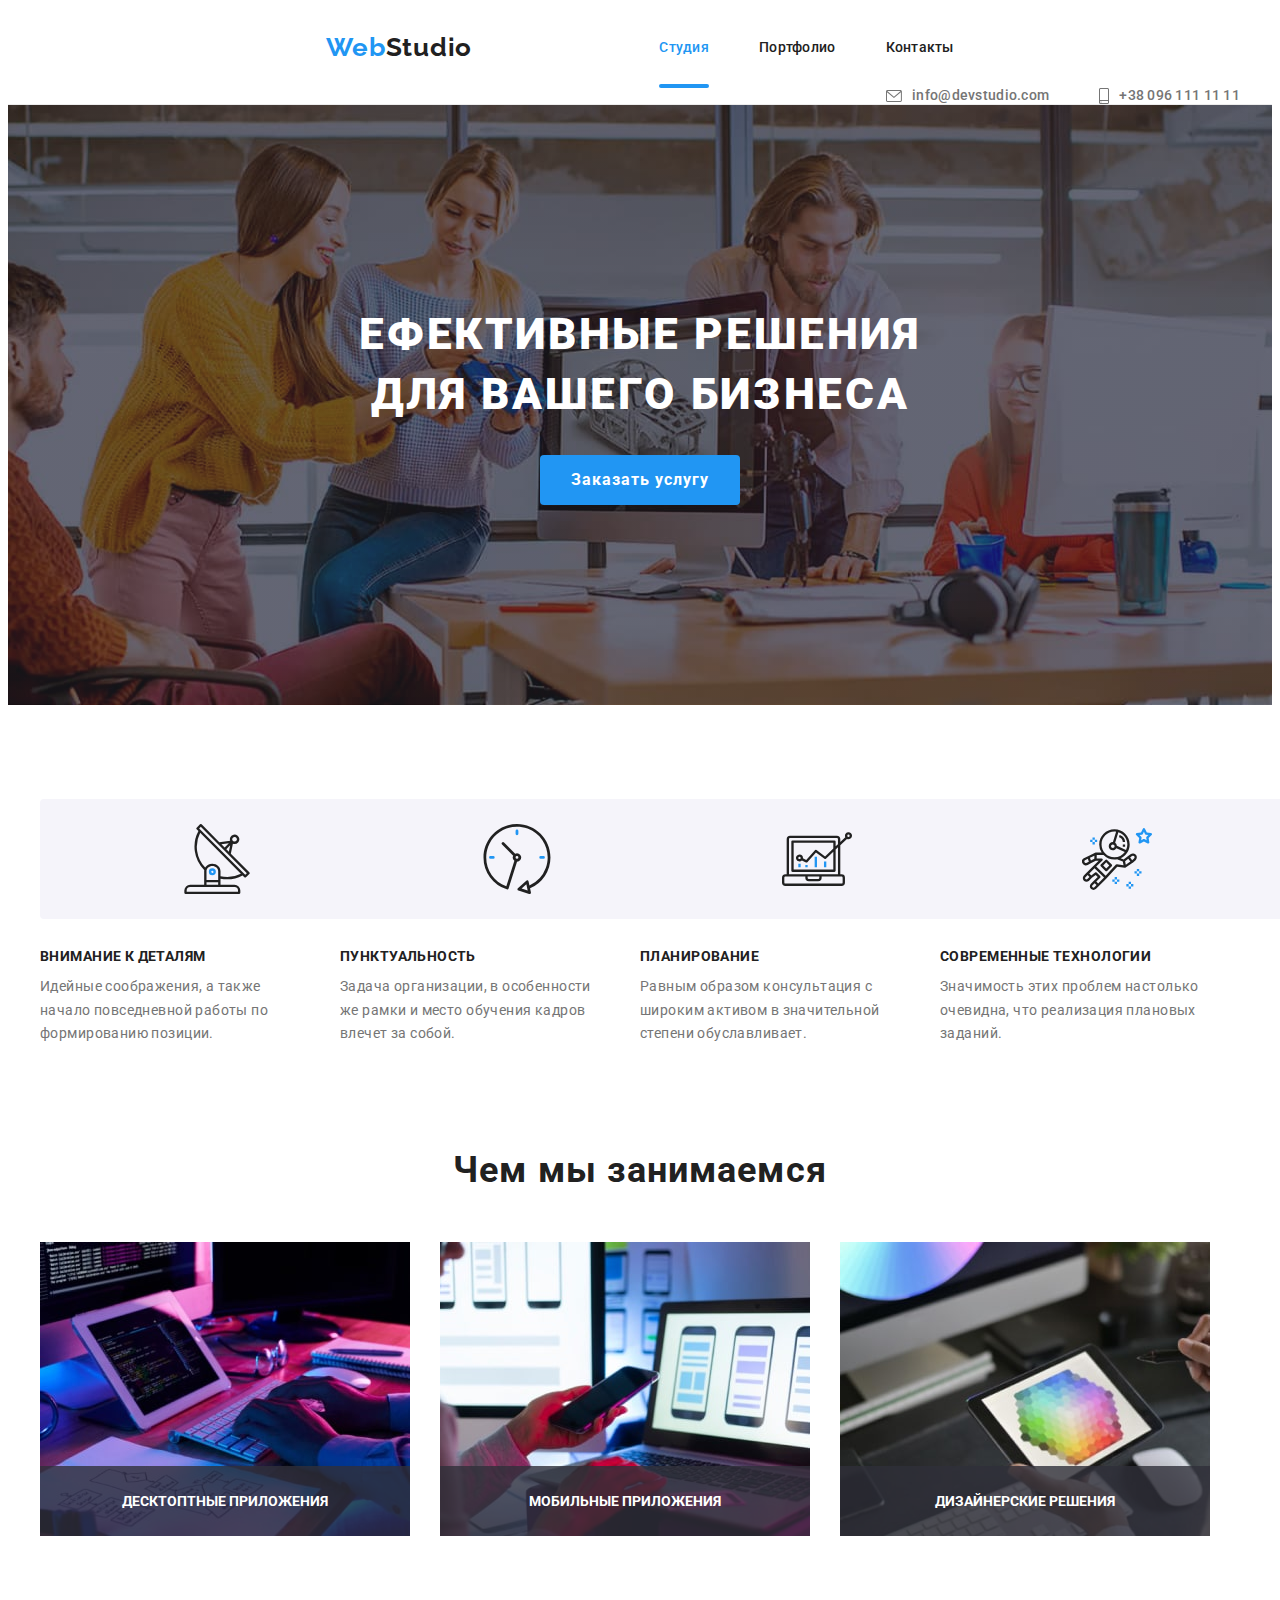
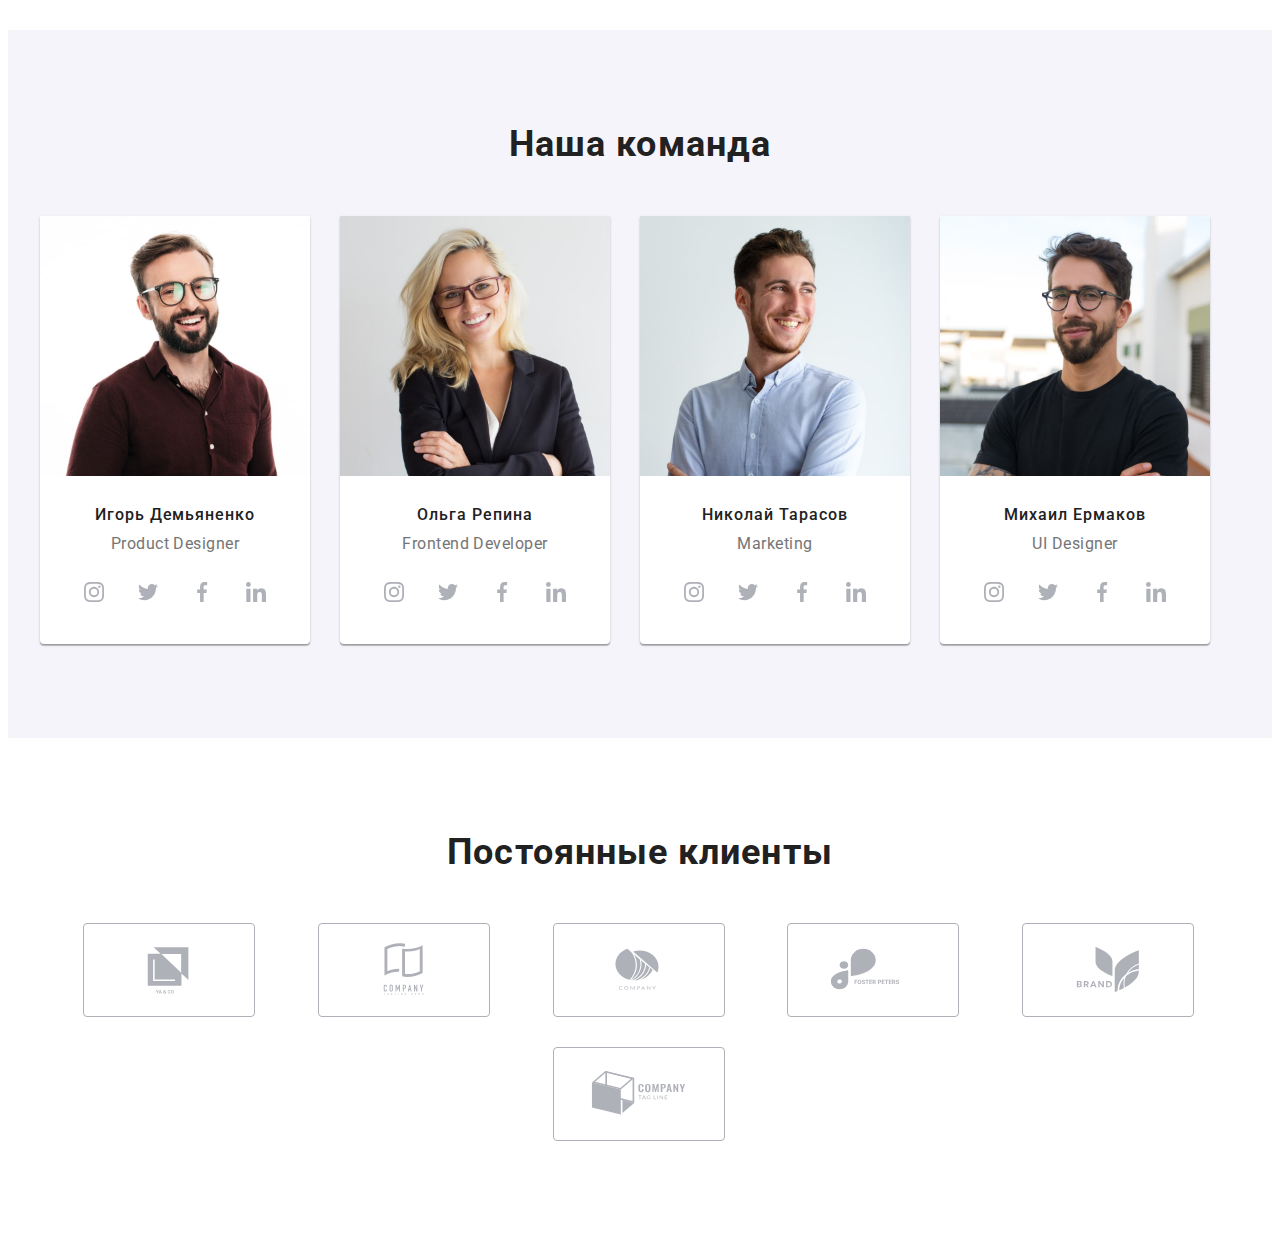
==== index.html @ ef2e8297 "qwerty" ====
<!DOCTYPE html>
<html lang="ru">
  <head>
    <meta charset="UTF-8" />
    <meta http-equiv="X-UA-Compatible" content="IE=edge" />
    <meta name="viewport" content="width=device-width, initial-scale=1.0" />
    <title>студия</title>
    
    <link rel="preconnect" href="https://fonts.googleapis.com" />
    <link rel="preconnect" href="https://fonts.gstatic.com" crossorigin />
    <link
    href="https://fonts.googleapis.com/css2?family=Raleway:wght@700&family=Roboto:wght@400;500;700;900&display=swap"
    rel="stylesheet"
    />

    <link
      rel="stylesheet"
      href="https://cdnjs.cloudflare.com/ajax/libs/modern-normalize/1.1.0/modern-normalize.min.css"
      integrity="sha512-wpPYUAdjBVSE4KJnH1VR1HeZfpl1ub8YT/NKx4PuQ5NmX2tKuGu6U/JRp5y+Y8XG2tV+wKQpNHVUX03MfMFn9Q=="
      crossorigin="anonymous"
      referrerpolicy="no-referrer"
    />

    <link rel="stylesheet" href="./css/main.min.css">
  </head>

  <body class="page-body">
    <!--ВЕРХНЯЯ ЛИНИЯ-->
    <header class="page-header line">
      <div class="container">
        <nav class="site-nav">
          <a href="WebStudio" class="site-nav__logo link"
            ><span class="site-nav__blue">Web</span
            ><span class="site-nav__black">Studio</span></a>
          <ul class="nav-list list">
            <li class="nav-list__navigation">
              <a href="./index.html" class="nav-list__link link current">Студия</a>
            </li>
            <li class="nav-list__navigation">
              <a href="./portfolio.html" class="nav-list__link link">Портфолио</a>
            </li>
            <li class="nav-list__navigation">
              <a href="#contacts" class="nav-list__link link">Контакты</a>
            </li>
          </ul>
         <!-- BURGER  MENU -->
          <!-- <button class="menu-burger" type="button" data-menu-button>
            <svg width="40" height="40" aria-label="переключатель меню">
              <use class="icon-menu" href="./images/menu-icon.svg#icon-menu"></use>
              <use class="icon-close" href="./images/menu-icon.svg#icon-close"></use>
            </svg>
          </button> -->
         
        </nav>
        <ul class="contacts list">
          <li class="contacts__item">
            <a href="mailto:info@devstudio.com" class="contacts__link link">
              <svg class="svg-container" width="16" height="12">
                <use
                  href="./images/symbol-optymized.svg#icon-envelope"
                ></use></svg
              >info@devstudio.com</a
            >
          </li>
          <li class="contacts__item">
            <a href="tel:+380961111111" class="contacts__link link">
              <svg class="svg-container" width="10" height="16">
                <use
                  href="./images/symbol-optymized.svg#icon-smartphone"
                ></use></svg
              >+38 096 111 11 11</a
            >
          </li>
        </ul>
                  <!-- <ul class="social">
            <li class="social__item"><a class="social__link" href="">Instagram</a></li>
            <li class="social__item"><a class="social__link" href="">Twitter</a></li>
            <li class="social__item"><a class="social__link" href="">Facebook</a></li>
            <li class="social__item"><a class="social__link" href="">LinkedIn</a></li>
          </ul> -->


      </div>
    </header>
    <main class="page-main">

      <!-- ШАПКА-->
      <section class="hero">
        <div class="container">
          <h1 class="title list">
            ЕФЕКТИВНЫЕ РЕШЕНИЯ <br />
            ДЛЯ ВАШЕГО БИЗНЕСА
          </h1>
          <button class="buttons" type="button" data-modal-open>
            Заказать услугу
          </button>
        </div>
      </section>

      <!--ОСОБЕННОСТИ -->
      <section class="section">
        <div class="container">
          <ul class="general-list list">
            <li class="general-list__item">
              <div class="general-list__spec-icon">
                <svg class="general-list__icon-box" width="70" height="70">
                  <use
                    class="ant"
                    href="./images/symbol-optymized.svg#icon-antenna"
                  ></use>
                </svg>
              </div>
              <h2 class="specifics-title">ВНИМАНИЕ К ДЕТАЛЯМ</h2>
              <p class="specifics">
                Идейные соображения, а также начало повседневной работы по
                формированию позиции.
              </p>
            </li>

            <li class="general-list__item">
              <div class="general-list__spec-icon">
                <svg class="general-list__icon-box" width="70" height="70">
                  <use
                    class="clock"
                    href="./images/symbol-optymized.svg#icon-clock"
                  ></use>
                </svg>
              </div>
              <h2 class="specifics-title">ПУНКТУАЛЬНОСТЬ</h2>
              <p class="specifics">
                Задача организации, в особенности же рамки и место обучения
                кадров влечет за собой.
              </p>
            </li>

            <li class="general-list__item">
              <div class="general-list__spec-icon">
                <svg class="general-list__icon-box" width="70" height="70">
                  <use
                    class="diagram"
                    href="./images/symbol-optymized.svg#icon-diagram"
                  ></use>
                </svg>
              </div>
              <h2 class="specifics-title">ПЛАНИРОВАНИЕ</h2>
              <p class="specifics">
                Равным образом консультация с широким активом в значительной
                степени обуславливает.
              </p>
            </li>

            <li class="general-list__item">
              <div class="general-list__spec-icon">
                <svg class="general-list__icon-box" width="70" height="70">
                  <use
                    class="astronaut"
                    href="./images/symbol-optymized.svg#icon-astronaut"
                  ></use>
                </svg>
              </div>
              <h2 class="specifics-title">СОВРЕМЕННЫЕ ТЕХНОЛОГИИ</h2>
              <p class="specifics">
                Значимость этих проблем настолько очевидна, что реализация
                плановых заданий.
              </p>
            </li>
          </ul>
        </div>
      </section>

      <!--ЧЕМ МЫ ЗАНИМАЕМСЯ-->
      <section class="work-section section">
        <div class="container">
          <h2 class="work-title">Чем мы занимаемся</h2>
          <ul class="work-list list">
            <li class="work-list__projects">
              <img
                src="./images/image1.jpg"
                width="370"
                height="294"
                alt="печатаем"
              />
              <div class="thumb">
                <p class="add-text">ДЕСКТОПТНЫЕ ПРИЛОЖЕНИЯ</p>
              </div>
            </li>

            <li class="work-list__projects">
              <img
                src="./images/image2.jpg"
                width="370"
                height="294"
                alt="держим телефон"
              />
              <div class="thumb">
                <p class="add-text">МОБИЛЬНЫЕ ПРИЛОЖЕНИЯ</p>
              </div>
            </li>

            <li class="work-list__projects">
              <img
                src="./images/image3.jpg"
                width="370"
                height="294"
                alt="держим планшет"
              />
              <div class="thumb">
                <p class="add-text">ДИЗАЙНЕРСКИЕ РЕШЕНИЯ</p>
              </div>
            </li>
          </ul>
        </div>
      </section>

      <!--НАША КОМАНДА-->
      <section class="worker-container section">
        <div class="container">
          <h2 class="work-title-command">Наша команда</h2>
          <ul class="workers list">
            <li class="workers__element">
              <article class="workers__card-workers">
                <div class="photo">
                  <img
                    src="./images/product_designer.jpg"
                    width="270"
                    height="260"
                    alt="product designer"
                  />
                </div>

                <h2 class="specifics-title-team">Игорь Демьяненко</h2>
                <p class="specifics-team">Product Designer</p>

                <ul class="social-links">
                  <li class="item-icon">
                    <a href="" class="icons">
                      <svg class="social-icon">
                        <use
                          href="./images/symbol-optymized.svg#icon-instagram"
                        ></use>
                      </svg>
                    </a>
                  </li>
                  <li class="item-icon">
                    <a href="" class="icons">
                      <svg class="social-icon">
                        <use
                          href="./images/symbol-optymized.svg#icon-twitter"
                        ></use>
                      </svg>
                    </a>
                  </li>
                  <li class="item-icon">
                    <a href="" class="icons">
                      <svg class="social-icon">
                        <use
                          href="./images/symbol-optymized.svg#icon-facebook"
                        ></use>
                      </svg>
                    </a>
                  </li>
                  <li class="">
                    <a href="" class="icons">
                      <svg class="social-icon">
                        <use
                          href="./images/symbol-optymized.svg#icon-linkedin"
                        ></use>
                      </svg>
                    </a>
                  </li>
                </ul>
              </article>
            </li>
            <li class="workers__element">
              <article class="workers__card-workers">
                <div class="photo">
                  <img
                    src="./images/Frontend_Developer.jpg"
                    width="270"
                    height="260"
                    alt="Frontend Developer"
                  />
                </div>

                <h2 class="specifics-title-team">Ольга Репина</h2>
                <p class="specifics-team">Frontend Developer</p>
                <div class="text">
                  <ul class="social-links">
                    <li class="item-icon">
                      <a href="" class="icons">
                        <svg class="social-icon">
                          <use
                            href="./images/symbol-optymized.svg#icon-instagram"
                          ></use>
                        </svg>
                      </a>
                    </li>
                    <li class="item-icon">
                      <a href="" class="icons">
                        <svg class="social-icon">
                          <use
                            href="./images/symbol-optymized.svg#icon-twitter"
                          ></use>
                        </svg>
                      </a>
                    </li>
                    <li class="item-icon">
                      <a href="" class="icons">
                        <svg class="social-icon">
                          <use
                            href="./images/symbol-optymized.svg#icon-facebook"
                          ></use>
                        </svg>
                      </a>
                    </li>
                    <li class="">
                      <a href="" class="icons">
                        <svg class="social-icon">
                          <use
                            href="./images/symbol-optymized.svg#icon-linkedin"
                          ></use>
                        </svg>
                      </a>
                    </li>
                  </ul>
                </div>
              </article>
            </li>
            <li class="workers__element">
              <article class="workers__card-workers">
                <div class="photo">
                  <img
                    src="./images/Marketing.jpg"
                    width="270"
                    height="260"
                    alt="Marketing"
                  />
                </div>

                <h2 class="specifics-title-team">Николай Тарасов</h2>
                <p class="specifics-team">Marketing</p>
                <div class="text">
                  <ul class="social-links">
                    <li class="item-icon">
                      <a href="" class="icons">
                        <svg class="social-icon">
                          <use
                            href="./images/symbol-optymized.svg#icon-instagram"
                          ></use>
                        </svg>
                      </a>
                    </li>
                    <li class="item-icon">
                      <a href="" class="icons">
                        <svg class="social-icon">
                          <use
                            href="./images/symbol-optymized.svg#icon-twitter"
                          ></use>
                        </svg>
                      </a>
                    </li>
                    <li class="item-icon">
                      <a href="" class="icons">
                        <svg class="social-icon">
                          <use
                            href="./images/symbol-optymized.svg#icon-facebook"
                          ></use>
                        </svg>
                      </a>
                    </li>
                    <li class="">
                      <a href="" class="icons">
                        <svg class="social-icon">
                          <use
                            href="./images/symbol-optymized.svg#icon-linkedin"
                          ></use>
                        </svg>
                      </a>
                    </li>
                  </ul>
                </div>
              </article>
            </li>
            <li class="workers__element">
              <article class="workers__card-workers">
                <div class="photo">
                  <img
                    src="./images/UI_Designer.jpg"
                    width="270"
                    height="260"
                    alt="UI Designer"
                  />
                </div>

                <h2 class="specifics-title-team">Михаил Ермаков</h2>
                <p class="specifics-team">UI Designer</p>
                <div class="text">
                  <ul class="social-links">
                    <li class="item-icon">
                      <a href="" class="icons">
                        <svg class="social-icon">
                          <use
                            href="./images/symbol-optymized.svg#icon-instagram"
                          ></use>
                        </svg>
                      </a>
                    </li>
                    <li class="item-icon">
                      <a href="" class="icons">
                        <svg class="social-icon">
                          <use
                            href="./images/symbol-optymized.svg#icon-twitter"
                          ></use>
                        </svg>
                      </a>
                    </li>
                    <li class="item-icon">
                      <a href="" class="icons">
                        <svg class="social-icon">
                          <use
                            href="./images/symbol-optymized.svg#icon-facebook"
                          ></use>
                        </svg>
                      </a>
                    </li>
                    <li class="">
                      <a href="" class="icons">
                        <svg class="social-icon">
                          <use
                            href="./images/symbol-optymized.svg#icon-linkedin"
                          ></use>
                        </svg>
                      </a>
                    </li>
                  </ul>
                </div>
              </article>
            </li>
          </ul>
        </div>
      </section>

      <!-- KLIENTS -->
      <section class="section">
        <div class="container">
          <h2 class="client-header">Постоянные клиенты</h2>
          <ul class="client-logos">
            <li class="clients-box">
              <a href="" class="clients-logo">
                <svg class="clients-icons" width="106" height="60">
                  <use href="./images/symbol-optymized.svg#icon-yako"></use>
                </svg>
              </a>
            </li>
            <li class="clients-box">
              <a href="" class="clients-logo">
                <svg class="clients-icons" width="106" height="60">
                  <use
                    href="./images/symbol-optymized.svg#icon-taglinehere"
                  ></use>
                </svg>
              </a>
            </li>
            <li class="clients-box">
              <a href="" class="clients-logo">
                <svg class="clients-icons" width="106" height="60">
                  <use href="./images/symbol-optymized.svg#icon-company"></use>
                </svg>
              </a>
            </li>
            <li class="clients-box">
              <a href="" class="clients-logo">
                <svg class="clients-icons" width="106" height="60">
                  <use
                    href="./images/symbol-optymized.svg#icon-fosterpeters"
                  ></use>
                </svg>
              </a>
            </li>
            <li class="clients-box">
              <a href="" class="clients-logo">
                <svg class="clients-icons" width="106" height="60">
                  <use href="./images/symbol-optymized.svg#icon-brand"></use>
                </svg>
              </a>
            </li>
            <li class="clients-box">
              <a href="" class="clients-logo">
                <svg class="clients-icons" width="106" height="60">
                  <use
                    href="./images/symbol-optymized.svg#icon-companycube"
                  ></use>
                </svg>
              </a>
            </li>
          </ul>
        </div>
      </section>
    </main>

    <!--ПОДВАЛ-->
    <!-- <footer class="page-footer">
      <div class="container footer-container">
        <div>
          <div class="div-logo">
            <a href="WebStudio" class="page-footer__logo"
              ><span class="page-footer__blue">Web</span
              ><span class="page-footer__white">Studio</span></a
            >
          </div>
          <address class="text-address" id="contacts">
            <p class="address">г. Киев, пр-т Леси Украинки, 26</p>
            <a class="text-email" href="mailto:info@example.com"
              >info@example.com</a
            >
            <a class="text-telephone" href="tel:+380961111111">+380961111111</a>
          </address>
        </div>
        <div class="join">
          <h2 class="footer-title">ПРИСОЕДИНЯЙТЕСЬ</h2>
          <ul class="footer-soc-links list">
            <li class="footer-item-icons">
              <a href="" class="footer-icons">
                <svg class="footer-soc-icon">
                  <use
                    href="./images/symbol-optymized.svg#icon-instagram"
                  ></use>
                </svg>
              </a>
            </li>
            <li class="footer-item-icons">
              <a href="" class="footer-icons">
                <svg class="footer-soc-icon">
                  <use href="./images/symbol-optymized.svg#icon-twitter"></use>
                </svg>
              </a>
            </li>
            <li class="footer-item-icons">
              <a href="" class="footer-icons">
                <svg class="footer-soc-icon">
                  <use href="./images/symbol-optymized.svg#icon-facebook"></use>
                </svg>
              </a>
            </li>
            <li class="footer-item-icons">
              <a href="" class="footer-icons">
                <svg class="footer-soc-icon">
                  <use href="./images/symbol-optymized.svg#icon-linkedin"></use>
                </svg>
              </a>
            </li>
          </ul>
        </div>
          <div class="email-input">
            <h2 class="footer-title-send">Подпишитесь на рассылку</h2>
          <form>
            <input class="input-text" type="text" placeholder="E-mail">
            <button class="send-button" type="submit">Подписаться
              <svg class="icon-send" width="24" height="24">
                <use href="./images/icons.svg#icon-icon-send"></use>
              </svg>
            </button>
          </form>
          </div>
      </div>
    </footer> -->
    <!-- МОДАЛКА -->
    <div class="backdrop is-hidden" data-modal>
      <div class="modal" >
        <button class="modal-close-button" data-modal-close>
          <svg class="icon-close">
            <use href="./images/symbol-optymized.svg#icon-close"></use>
          </svg>
        </button>

          <form name="signup_form" autocomplete="on" novalidate>
               <p class="modal-title">Оставьте свои данные, мы вам перезвоним</p>
                <div class="stroke-thumb">
                 <label class="name-thumb" for="name">Имя</label>
                  <span class="stroke-name-thumb">
                    <input class="stroke-name" type="text" name="name" id="name">
                    <svg class="name-icon" width="18" height="18">
                      <use href="./images/icons.svg#icon-icon-name"></use>
                    </svg>    
                  </span>
                </div>

                 <div class="stroke-thumb">
                    <label class="name-thumb" for="tel">Телефон</label>
                      <span class="stroke-name-thumb">
                        <input class="stroke-name" type="text" name="tel" placeholder="" id="tel">
                          <svg class="name-icon" width="18" height="18">
                            <use href="./images/icons.svg#icon-icon-phone"></use>
                          </svg>
                     </span>                 
                  </div>

                   <div class="stroke-thumb">
                     <label class="name-thumb" for="mail">Почта</label>
                     <span class="stroke-name-thumb">
                      <input class="stroke-name" type="email" name="mail" placeholder="" id="mail">
                             <svg class="name-icon" width="18" height="18">
                              <use href="./images/icons.svg#icon-icon-email"></use>
                            </svg>  
                     </span>
                  </div>

                    <label class="name-thumb">Коментарий</label>
                    <textarea class="stroke-name-text" name="feedback" rows="5" placeholder="Введите текст"></textarea>
       <!-- CHECK -->
              <input class="input-check visuality-hiden " type="checkbox" name="privacy" id="privacy">
                <label for="privacy" class="check-text">
                  <span class="text-span">
                    <svg class="check-icon" width="11" height="8">
                      <use href="./images/icons.svg#icon-vector-check"></use>
                    </svg>
                  </span> Соглашаюсь с рассылкой и принимаю <a class="rules" href="">Условия договора</a>
              </label>

                  <button class="modal-button-input" type="submit">Отправить</button>
          </form>
      </div>
    
    </div>
    <script src="./js/modal.js"></script>
  </body>
</html>
---- css/main.min.css ----
:root{--first-text-color: #212121;--secondary-text-color: #757575;--white-text-color: #ffffff;--blue-text-color: #2196f3;--items: 1;--indent: 30px}.visuality-hiden{position:absolute;white-space:nowrap;width:1px;height:1px;overflow:hidden;border:0;padding:0;clip:rect(0 0 0 0);clip-path:inset(50%);margin:-1px}.btn-header{position:absolute;width:1px;height:1px;margin:-1px;border:0;padding:0;white-space:nowrap;clip-path:inset(100%);clip:rect(0 0 0 0);overflow:hidden}h1,h2,h3,h4,h5,h6,p{margin:0}.link{text-decoration:none}.list{padding:0;margin:0;list-style:none}img{display:block;width:100%;height:auto}.container{margin-left:auto;margin-right:auto;padding-left:15px;padding-right:15px}@media screen and (min-width: 480px){.container{width:480px}}@media screen and (min-width: 768px){.container{width:768px}}@media screen and (min-width: 1200px){.container{width:1200px}}@media screen and (max-width: 1199px){.section.container{display:none}}.page-body{background-color:var(--white-text-color);font-family:"Roboto";color:var(--first-text-color)}.section{padding-bottom:94px;padding-top:94px}@media screen and (max-width: 1199px){.section{padding-bottom:60px;padding-top:60px}}.btn-one{width:73px;height:38px}.btn-one .active{background-color:#2196f3;color:#fff}.btn-two{margin-left:8px;min-width:128px;height:38px}.btn-three{margin-left:8px;width:145px;height:38px}.btn-four{margin-left:8px;width:103px;height:38px}.btn-five{margin-left:8px;width:130px;height:38px}.buttons{background-color:var(--blue-text-color);font-family:"Roboto";font-weight:700;font-size:16px;line-height:1.87;color:var(--white-text-color);cursor:pointer;align-items:center;text-align:center;letter-spacing:.06em;border:1px solid rgba(0,0,0,0);border-radius:4px;min-width:200px;height:50px;display:block;margin:0 auto}.buttons:hover,.buttons:focus{background-color:#188ce8;color:#fff;transition:drop-shadow(0px 4px 4px rgba(0, 0, 0, 0.25));transition:color 250ms cubic-bezier(0.4, 0, 0.2, 1)}.filters-button{justify-content:center;margin-bottom:50px;display:flex}.filters{font-weight:500;font-size:16px;line-height:1.62;display:inline-block;border-radius:4px;padding:6px 22px;cursor:pointer;letter-spacing:.03em;background-color:#f5f4fa;border:1px solid rgba(0,0,0,0);transition:color 250ms cubic-bezier(0.4, 0, 0.2, 1);background-color:250ms cubic-bezier(0.4, 0, 0.2, 1)}.filters:hover{background-color:#2196f3;color:#fff}.filters:focus{background-color:#2196f3;color:#fff}.send-button{display:inline-flex;align-items:center;width:200px;height:50px;margin-left:12px;padding:10px 28px;cursor:pointer;font-weight:700;font-size:16px;line-height:1.87;letter-spacing:.06em;color:#fff;background-color:#2196f3;box-shadow:0px 4px 4px rgba(0,0,0,.15);border-radius:4px;border:rgba(0,0,0,0)}.icon-send{margin-left:10px;fill:#fff}.site-nav__logo{font-family:"raleway";font-weight:700;font-size:26px;line-height:1.19em;letter-spacing:.03em;color:var(--blue-text-color);text-decoration:none;height:31px;left:215px;top:24px;margin-right:94px}.page-footer__logo{font-family:"raleway";font-weight:700;font-size:26px;line-height:1.19em;letter-spacing:.03em;color:var(--blue-text-color);text-decoration:none;width:145px;height:31px;left:215px;top:24px}.site-nav__blue{color:var(--blue-text-color)}.site-nav__black{color:var(--first-text-color)}.page-footer__white{color:var(--white-text-color)}.page-footer__blue{color:var(--blue-text-color)}.social-links{list-style:none;text-decoration:none;display:flex;padding:0%;justify-content:center}.item-icon{margin-right:10px;list-style:none}.icons{width:44px;height:44px;background-color:#fff;border-radius:50%;display:flex;align-items:center;justify-content:center;color:#afb1b8;transition:color 250ms cubic-bezier(0.4, 0, 0.2, 1),background-color 250ms cubic-bezier(0.4, 0, 0.2, 1)}.icons:hover,.icons:focus{background-color:#2196f3;color:#fff}.social-icon{width:20px;height:20px;fill:currentColor}.footer-soc-links{display:flex;justify-content:center}.footer-item-icons:not(:last-child){margin-right:10px}.footer-item-icons{border-radius:50%}.footer-icons{width:44px;height:44px;background-color:rgba(255,255,255,.1);border-radius:50%;display:flex;align-items:center;justify-content:center;transition:color 250ms cubic-bezier(0.4, 0, 0.2, 1),background-color 250ms cubic-bezier(0.4, 0, 0.2, 1)}.footer-icons:hover,.footer-icons:focus{background-color:#2196f3}.footer-soc-icon{width:20px;height:20px;fill:#fff}.svg-container{fill:currentColor;margin-right:10px}.client-logos{display:flex;gap:30px;justify-content:center;flex-wrap:wrap;margin-left:auto;margin-right:auto;margin-top:50px;padding:0}@media screen and (min-width: 480px){.client-logos{margin-bottom:0}}@media screen and (min-width: 1200px){.client-logos{list-style:none;margin-right:-30px}}@media screen and (min-width: 320px){.clients-box{list-style:none}}@media screen and (min-width: 1200px){.clients-box{width:1200px;flex-basis:calc(16.6666666667% - 30px);margin-right:30px}}.clients-logo:hover{border:1px solid #2196f3;color:#2196f3}.clients-logo:focus{border:1px solid #2196f3}.clients-logo{width:210px;height:92px;color:#afb1b8;border:1px solid #afb1b8;background-color:#fff;display:flex;align-items:center;justify-content:center;border-radius:4px;transition:color 250ms cubic-bezier(0.4, 0, 0.2, 1),border-color 250ms cubic-bezier(0.4, 0, 0.2, 1)}@media screen and (min-width: 1200px){.clients-logo{width:170px}}.clients-icons{fill:currentColor}.clients-logo:hover .clients-icons{fill:#2196f3}.clients-logo:focus .clients-icons{fill:#2196f3}.client-header{font-weight:700;font-size:36px;line-height:1.16;text-align:center;letter-spacing:.03em;color:#212121}.footer-title-send{margin-bottom:20px;font-weight:700;font-size:14px;line-height:1.14;letter-spacing:.03em;text-transform:uppercase}.modal-title{font-weight:700;font-size:20px;line-height:1.15;text-align:center;letter-spacing:.03em;margin-bottom:12px}.title{font-weight:900;font-size:44px;line-height:1.36;text-align:center;letter-spacing:.06em;text-transform:uppercase;margin-bottom:30px;color:var(--white-text-color)}@media screen and (max-width: 1199px){.title{font-size:26px}}.specifics-title{font-weight:700;font-size:14px;line-height:1.14;margin-bottom:10px;letter-spacing:.03em;color:var(--first-text-color)}@media screen and (max-width: 767px){.specifics-title{text-align:center}}.work-title{font-weight:700;font-size:36px;line-height:1.16;text-align:center;letter-spacing:.03em;margin-bottom:50px;color:var(--first-text-color)}@media screen and (max-width: 1199px){.work-title{display:none}}.work-title-command{font-weight:700;font-size:36px;line-height:1.16;text-align:center;letter-spacing:.03em;margin-bottom:50px}.specifics-title-team{font-weight:500;font-size:16px;line-height:1.18;margin-top:30px;margin-bottom:10px;text-align:center;letter-spacing:.06em;color:var(--first-text-color)}.footer-title{font-weight:700;font-size:14px;line-height:1.14;letter-spacing:.03em;color:#fff;margin-bottom:20px}.cards-title{font-weight:700;font-size:18px;line-height:2;letter-spacing:.03em;margin-bottom:4px;color:var(--first-text-color)}.card{justify-content:center;padding-top:94px}.cards{display:block}.cards:hover{box-shadow:0px 1px 1px rgba(0,0,0,.12),0px 4px 4px rgba(0,0,0,.06),1px 4px 6px rgba(0,0,0,.16)}.cards-border{position:relative;overflow:hidden}.cards:hover .open-text{transform:translateY(0%)}.card-content{padding:20px 24px;border:1px solid #eee;border-top:none}.cards-text{font-weight:400;font-size:16px;line-height:1.87;letter-spacing:.03em;margin:0;color:var(--secondary-text-color)}.workers__card-workers{background-color:#fff;box-shadow:0px 1px 3px rgba(0,0,0,.12),0px 1px 1px rgba(0,0,0,.14),0px 2px 1px rgba(0,0,0,.2);padding-bottom:30px;border-radius:0px 0px 4px 4px}.open-text{position:absolute;top:0;background-color:rgba(33,150,243,.9);color:#fff;font-weight:400;font-size:18px;line-height:1.55;padding:63px 24px;height:101%;transform:translateY(100%);transition:transform 250ms cubic-bezier(0.4, 0, 0.2, 1)}.specifics-projects{display:flex;flex-wrap:wrap;gap:var(--indent)}@media screen and (min-width: 768px){.specifics-projects{--items: 2}}@media screen and (min-width: 1200px){.specifics-projects{--items: 3}}.specifics-projects__item{width:calc((100% - var(--indent)*(var(--items) - 1))/var(--items))}.specifics-team{font-weight:400;font-size:16px;line-height:1.18;text-align:center;margin-bottom:16px;letter-spacing:.03em;color:#757575}.workers{display:flex;gap:30px;flex-wrap:wrap;align-items:center}@media screen and (min-width: 768px){.workers__element{width:354px}}@media screen and (min-width: 1200px){.workers__element{width:270px}}.work-list{display:flex;gap:30px}.work-list__projects{width:370px;position:relative}@media screen and (max-width: 1199px){.work-list__projects{display:none}}.thumb{position:absolute;bottom:0;left:0;width:370px;height:70px;background-color:rgba(47,48,58,.8);display:flex;justify-content:center;align-items:center}.add-text{display:flex;justify-content:center;align-items:center;color:#fff;font-weight:700;font-size:14px;line-height:1.17;align-self:center}.worker-container{background-color:#f5f4fa;padding-top:60px;padding-bottom:60px}@media screen and (min-width: 1200px){.worker-container{padding-top:94px;padding-bottom:94px}}.specifics{font-weight:400;font-size:14px;line-height:1.71;letter-spacing:.03em;color:var(--secondary-text-color)}@media screen and (max-width: 767px){.specifics{margin-bottom:30px}}@media screen and (min-width: 768px){.specifics{margin-bottom:10px}}.general-list__spec-icon{height:120px;background-color:#f5f4fa;border-radius:4px;margin-bottom:30px;display:flex;align-items:center;justify-content:center}@media screen and (min-width: 480px){.general-list__spec-icon{width:450px}}@media screen and (min-width: 768px){.general-list__spec-icon{width:450px}}@media screen and (min-width: 768px){.general-list__spec-icon{width:354px}}.general-list__icon-box{width:70px;height:70px}@media screen and (min-width: 768px){.general-list{display:flex;flex-wrap:wrap;gap:30px}}@media screen and (min-width: 480px){.general-list__item{max-width:450px}}@media screen and (min-width: 768px){.general-list__item{max-width:354px}}@media screen and (min-width: 1200px){.general-list__item{max-width:calc(25% - 30px)}}.name-thumb{display:block;margin-bottom:4px;font-weight:400;font-size:12px;line-height:1.16;letter-spacing:.01em;color:#757575}.name-thumb:focus{border-color:#2196f3}.stroke-thumb{margin-bottom:10px}.stroke-name-thumb{position:relative;display:block}.stroke-name{padding-left:42px;outline:none;width:100%;height:40px;left:576px;top:314px;border:1px solid rgba(33,33,33,.2);border-radius:4px;background-color:rgba(0,0,0,0);outline:rgba(0,0,0,0)}.stroke-name-text{padding:12px;width:100%;height:120px;border:1px solid rgba(33,33,33,.2);border-radius:4px;background-color:rgba(0,0,0,0);outline:rgba(0,0,0,0);resize:none}.stroke-name-text:hover{border-color:#2196f3}.stroke-name-text:focus{border-color:#2196f3}.stroke-name:hover{border-color:#2196f3}.stroke-name:focus{border-color:#2196f3}.name-icon{left:12px;position:absolute;top:50%;transform:translateY(-50%)}.stroke-name:hover+.name-icon{fill:#2196f3}.stroke-name:focus+.name-icon{fill:#2196f3;border-color:#2196f3}textarea{width:448px;height:120px;font-weight:400;font-size:12px;line-height:1.16;letter-spacing:.01em;color:rgba(117,117,117,.5)}.rules{font-weight:400;font-size:14px;line-height:1.71;letter-spacing:.03em;margin-left:5px;color:#2196f3}.input-check:checked+.check-text span{background-color:#2196f3;border:none}.input-check:checked+.check-text .check-icon{fill:var(--white-text-color)}.check-text{display:flex;justify-content:center;align-items:center;margin-top:20px;font-weight:400;font-size:14px;line-height:1.71;letter-spacing:.03em}.check-text span{width:16px;height:15px;border:1px solid #757575;border-radius:2px;margin-right:7px;display:flex;align-items:center;justify-content:center}.check-icon{fill:rgba(0,0,0,0)}.text-span{font-weight:400;font-size:14px;line-height:1.71;letter-spacing:.03em;color:#757575}.modal-button-input{display:block;width:200px;height:50px;color:#fff;background-color:#2196f3;margin-top:30px;margin-left:auto;margin-right:auto;box-shadow:0px 4px 4px rgba(0,0,0,.15);border-radius:4px;border:1px solid rgba(0,0,0,0);cursor:pointer;font-weight:700;font-size:16px;line-height:1.87;align-items:center;text-align:center}.backdrop{position:fixed;top:0;left:0;width:100%;height:100%;background:rgba(0,0,0,.2);transition:opacity 250ms cubic-bezier(0.4, 0, 0.2, 1)}.backdrop.is-hidden{opacity:0;pointer-events:none}.backdrop.is-hidden .modal{transform:translate(0%, -50%) rotate(0)}.modal{width:528px;padding:40px;background-color:#fff;position:absolute;top:50%;left:50%;transform:translate(-50%, -50%) rotate(360deg);background-color:#fff;box-shadow:0px 1px 3px rgba(0,0,0,.12),0px 1px 1px rgba(0,0,0,.14),0px 2px 1px rgba(0,0,0,.2);border-radius:4px;transition:transform 250ms cubic-bezier(0.4, 0, 0.2, 1)}.modal-close-button{position:absolute;top:8px;right:8px;width:30px;height:30px;border-radius:50%;background-color:#fff;border:1px solid rgba(0,0,0,.1);cursor:pointer;display:flex;align-items:center;justify-content:center}.modal-close-button::after{content:"";position:absolute;left:0;bottom:0;display:block;width:521px;height:581px;transform:scaleX(0);transition:color 250ms cubic-bezier(0.4, 0, 0.2, 1),fill 250ms cubic-bezier(0.4, 0, 0.2, 1)}.modal-close-button:hover::after{transform:scaleX(1)}.icon-close{width:18px;height:18px;fill:#212121}.modal-close-button:hover .icon-close{fill:#2196f3}.modal-close-button:focus .icon-close{fill:#2196f3}.email-input{margin-left:93px}.input-text{width:358px;height:50px;color:rgba(255,255,255,.6);background-color:#2f303a;border:1px solid rgba(255,255,255,.3);filter:drop-shadow(0px 4px 4px rgba(0, 0, 0, 0.15));border-radius:4px;padding:0 16px;outline:rgba(0,0,0,0)}.page-footer{padding-top:60px;padding-bottom:60px;background-color:#2f303a;color:var(--white-text-color)}.logo-footer{font-family:"raleway";font-weight:700;font-size:26px;line-height:1.19em;letter-spacing:.03em;display:block;justify-content:flex-start;color:var(--blue-text-color);text-decoration:none;margin-bottom:20px}.text-address{width:227px;font-style:normal;display:block;color:var(--white-text-color);margin-top:20px}.address{font-family:"Roboto";font-weight:400;font-size:14px;line-height:1.71;letter-spacing:.03em;margin:0;width:231px;height:21px;color:#fff}.text-email{display:block;font-weight:400;font-size:14px;line-height:1.71;letter-spacing:.03em;text-decoration:none;margin-bottom:9px;margin-top:9px;width:231px;height:21px;color:rgba(255,255,255,.6);transition:color 250ms cubic-bezier(0.4, 0, 0.2, 1)}.text-email{color:rgba(255,255,255,.6)}.text-email:hover,.text-email:focus{color:#2196f3}.text-telephone{display:block;font-weight:400;font-size:14px;line-height:1.71;letter-spacing:.03em;text-decoration:none;width:231px;height:21px;color:rgba(255,255,255,.6)}.text-telephone:hover,.text-telephone:focus{color:#2196f3;transition:color 250ms cubic-bezier(0.4, 0, 0.2, 1)}.footer-container{display:flex;align-items:baseline}.flex-container{display:flex}.join{margin-left:70px}@media screen and (min-width: 480px){.burger-menu{display:none}}.nav-list__link{font-family:"Roboto";font-weight:500;font-size:14px;line-height:1.14;letter-spacing:.02em;padding:32px 0;display:block;position:relative;color:var(--first-text-color);transition:color 250ms cubic-bezier(0.4, 0, 0.2, 1)}@media screen and (min-width: 768px){.nav-list__link{align-items:center;justify-content:flex-end}}.nav-list__link:hover,.nav-list__link:focus{color:var(--blue-text-color)}.nav-list__link.current{color:var(--blue-text-color)}.current::after{content:"";position:absolute;width:100%;height:4px;left:0;bottom:0;background-color:var(--blue-text-color);display:block;border-radius:2px}@media screen and (max-width: 767px){.contacts{display:none}}@media screen and (min-width: 1200px){.contacts{width:1200px;display:flex;justify-content:flex-end;margin-left:auto;align-items:center}}.contacts .contacts__item{margin-left:50px}.contacts__item{color:#757575;align-items:center}.contacts__link{display:flex;align-items:center;font-weight:500;font-size:14px;line-height:1.14;letter-spacing:.02em;color:#757575;transition:color 250ms cubic-bezier(0.4, 0, 0.2, 1)}.contacts__link:hover,.contacts__link:focus{color:var(--blue-text-color)}.line{border-bottom:1px solid #ececec}.page-header{background-color:var(--white-text-color)}.header-container{display:flex;justify-content:space-between}@media screen and (min-width: 768px){.header-container{display:flex;align-items:center}}.site-nav{display:flex;align-items:center}@media screen and (max-width: 480px){.site-nav{margin:0}}@media screen and (max-width: 767px){.site-nav{align-items:center;display:flex;justify-content:space-between}}@media screen and (min-width: 768px){.site-nav{width:768px}}@media screen and (min-width: 1200px){.site-nav{width:1200px;display:flex;justify-content:center;align-items:center}}.nav-list{margin-left:93px;display:flex}@media screen and (max-width: 767px){.nav-list{display:none}}.nav-list__navigation:not(:last-child){margin-right:50px}.hero{max-width:1600px;margin:0 auto;background-color:#c4c4c4;background-image:linear-gradient(rgba(47, 48, 58, 0.4), rgba(47, 48, 58, 0.4)),url(../images/Img-backround-hero.jpg);padding-bottom:118px;padding-top:118px;background-position:center}@media screen and (min-width: 480px){.hero .hero{background-position:center}}@media screen and (min-width: 1200px){.hero{padding-bottom:200px;padding-top:200px}}.work-section{padding-top:0}@media screen and (max-width: 1199px){.work-section{display:none}}/*# sourceMappingURL=main.min.css.map */
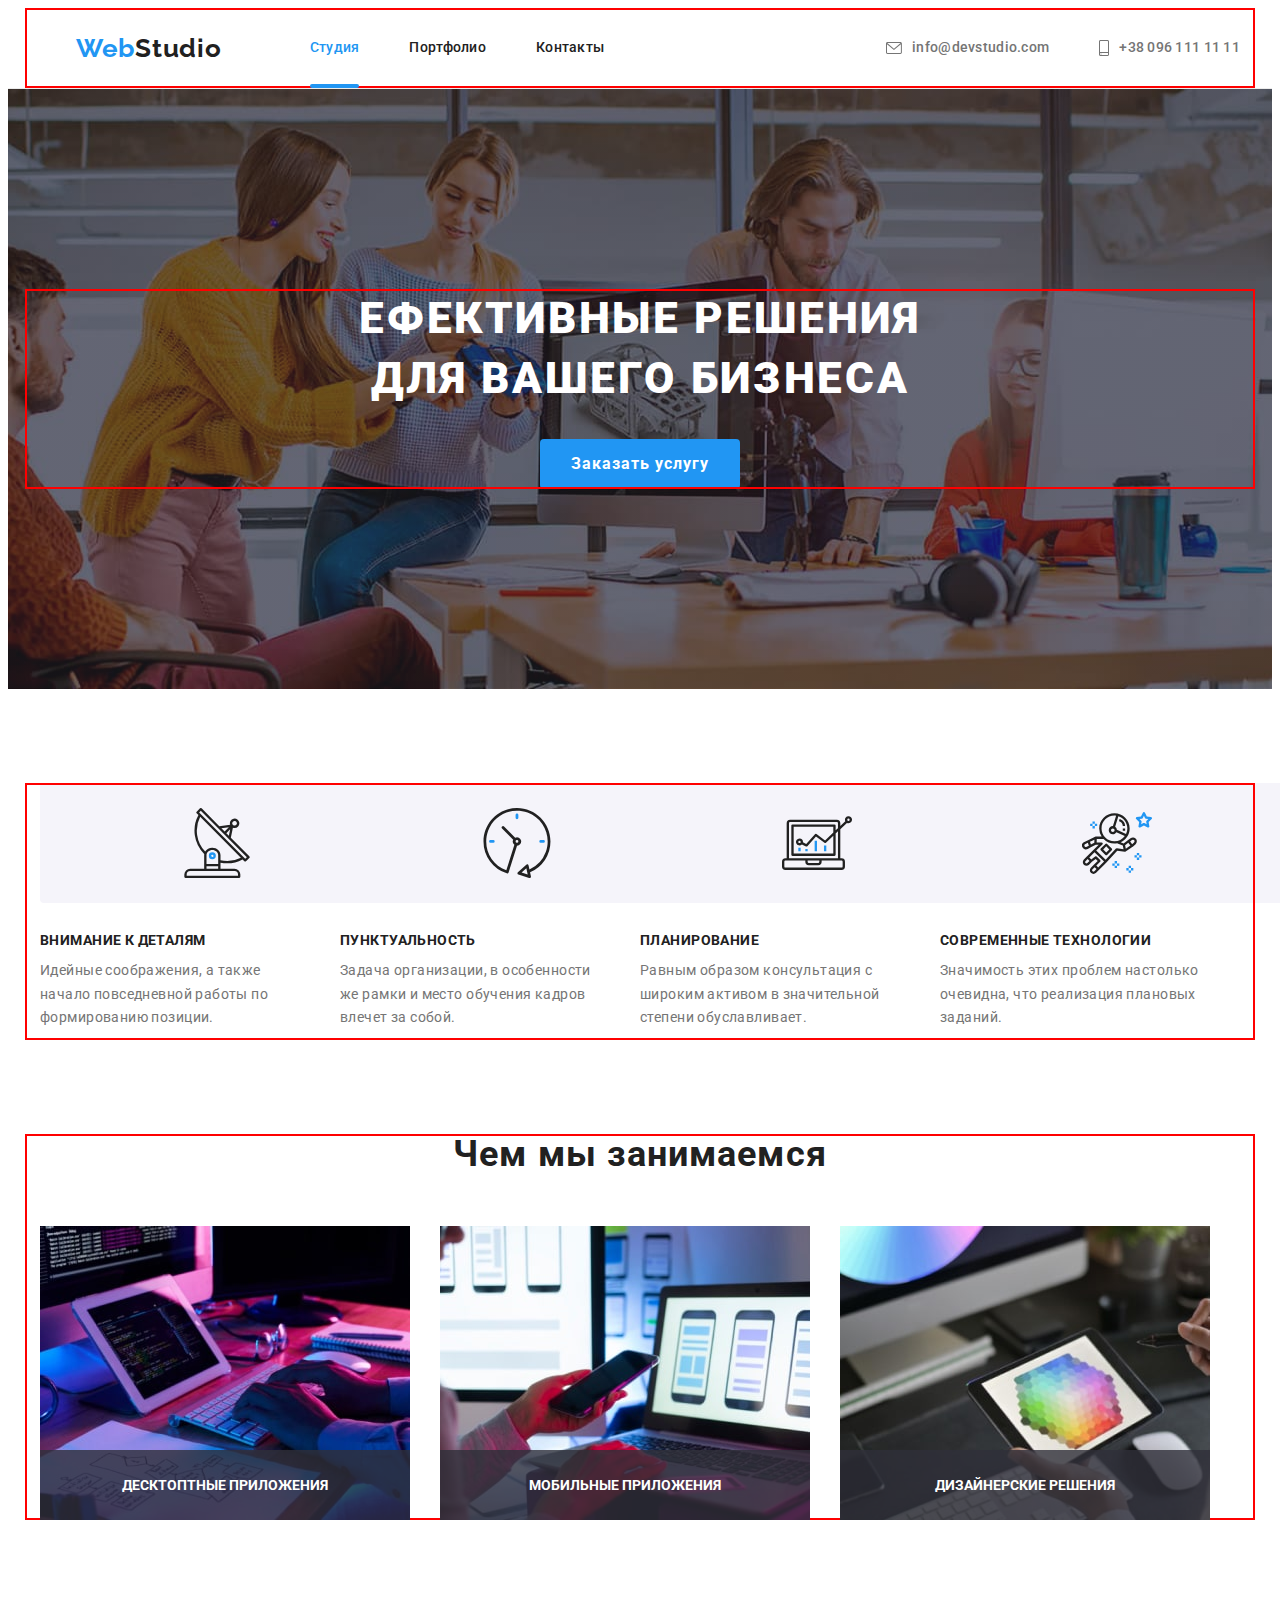
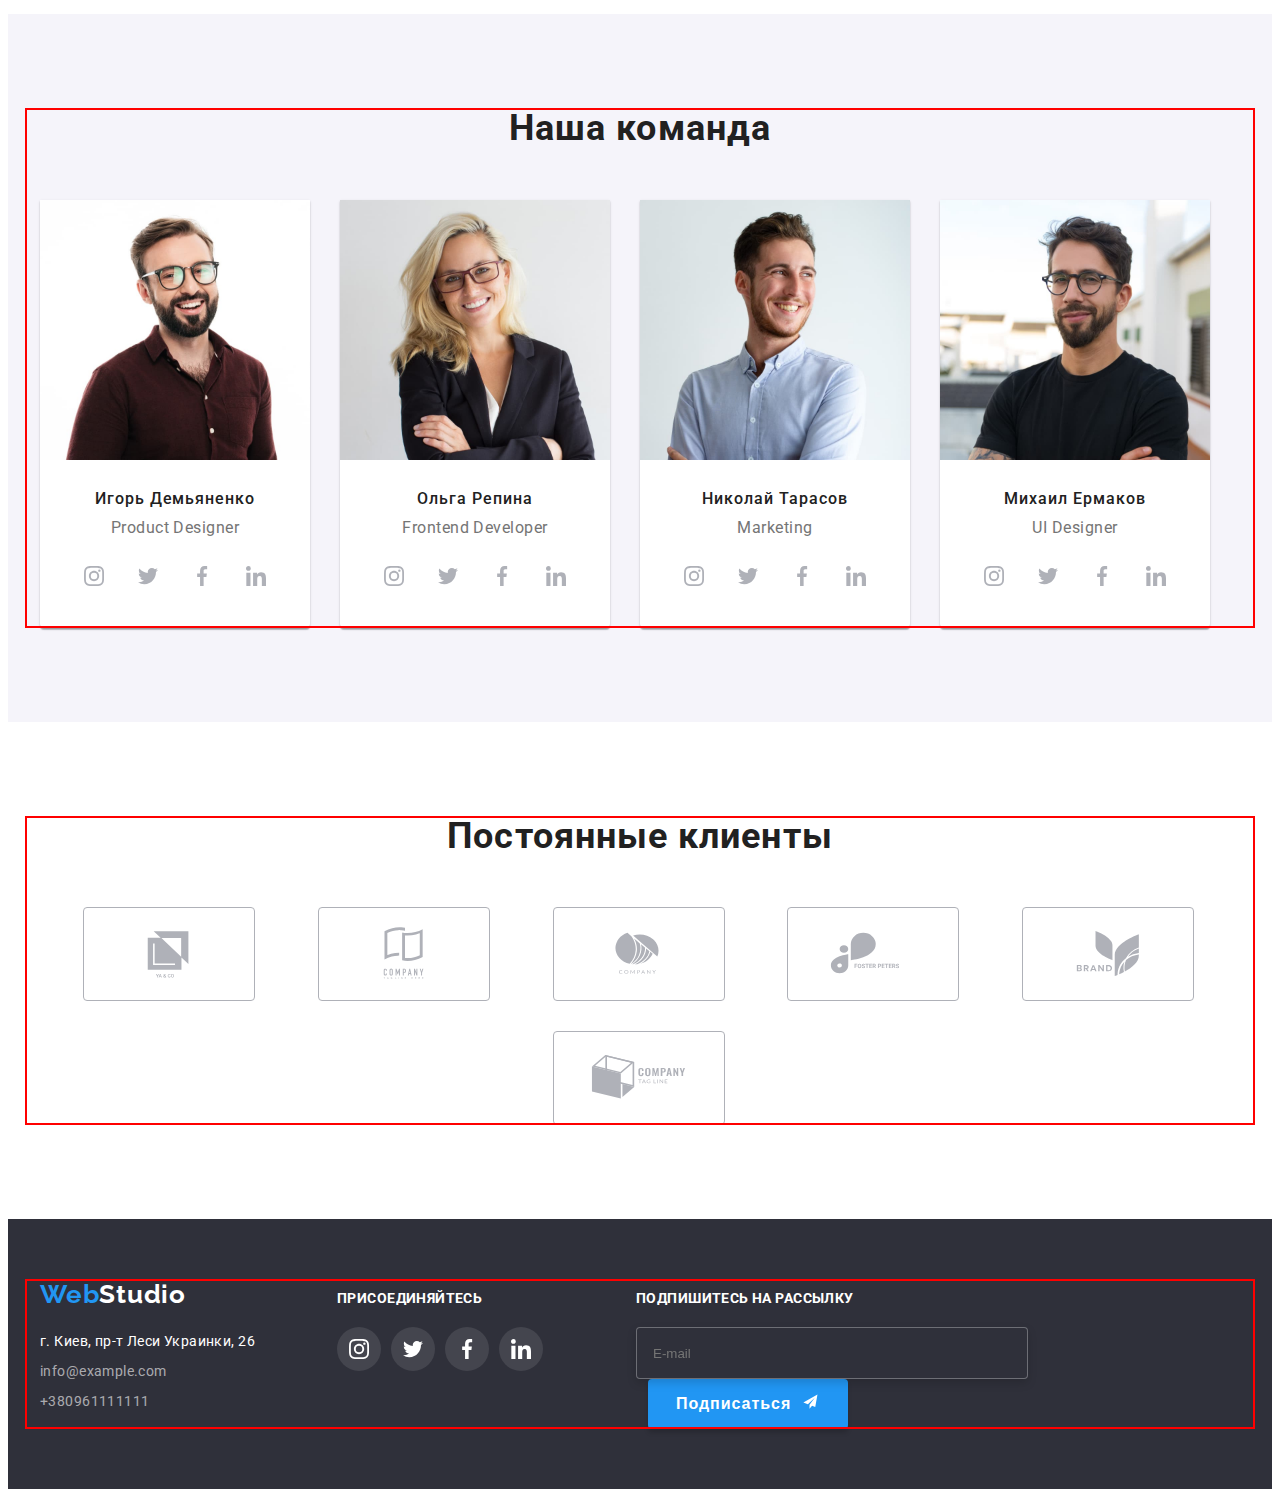
==== commit 51a03909: "qwerty" ====
--- a/index.html
+++ b/index.html
@@ -5,12 +5,12 @@
     <meta http-equiv="X-UA-Compatible" content="IE=edge" />
     <meta name="viewport" content="width=device-width, initial-scale=1.0" />
     <title>студия</title>
-    
+
     <link rel="preconnect" href="https://fonts.googleapis.com" />
     <link rel="preconnect" href="https://fonts.gstatic.com" crossorigin />
     <link
-    href="https://fonts.googleapis.com/css2?family=Raleway:wght@700&family=Roboto:wght@400;500;700;900&display=swap"
-    rel="stylesheet"
+      href="https://fonts.googleapis.com/css2?family=Raleway:wght@700&family=Roboto:wght@400;500;700;900&display=swap"
+      rel="stylesheet"
     />
 
     <link
@@ -21,41 +21,51 @@
       referrerpolicy="no-referrer"
     />
 
-    <link rel="stylesheet" href="./css/main.min.css">
+    <link rel="stylesheet" href="./css/main.min.css" />
   </head>
 
   <body class="page-body">
     <!--ВЕРХНЯЯ ЛИНИЯ-->
     <header class="page-header line">
-      <div class="container">
+      <div class="container header-container">
         <nav class="site-nav">
           <a href="WebStudio" class="site-nav__logo link"
             ><span class="site-nav__blue">Web</span
-            ><span class="site-nav__black">Studio</span></a>
+            ><span class="site-nav__black">Studio</span></a
+          >
           <ul class="nav-list list">
             <li class="nav-list__navigation">
-              <a href="./index.html" class="nav-list__link link current">Студия</a>
+              <a href="./index.html" class="nav-list__link link current"
+                >Студия</a
+              >
             </li>
             <li class="nav-list__navigation">
-              <a href="./portfolio.html" class="nav-list__link link">Портфолио</a>
+              <a href="./portfolio.html" class="nav-list__link link"
+                >Портфолио</a
+              >
             </li>
             <li class="nav-list__navigation">
               <a href="#contacts" class="nav-list__link link">Контакты</a>
             </li>
           </ul>
-         <!-- BURGER  MENU -->
-          <!-- <button class="menu-burger" type="button" data-menu-button>
-            <svg width="40" height="40" aria-label="переключатель меню">
-              <use class="icon-menu" href="./images/menu-icon.svg#icon-menu"></use>
-              <use class="icon-close" href="./images/menu-icon.svg#icon-close"></use>
+          <!-- BURGER  MENU -->
+          <button
+            class="menu-burger js-open-menu"
+            type="button"
+            aria-label="переключатель меню"
+          >
+            <svg width="24" height="16">
+              <use
+                class="icon-menu"
+                href="./images/menu-icon.svg#icon-menu"
+              ></use>
             </svg>
-          </button> -->
-         
+          </button>
         </nav>
         <ul class="contacts list">
           <li class="contacts__item">
             <a href="mailto:info@devstudio.com" class="contacts__link link">
-              <svg class="svg-container" width="16" height="12">
+              <svg class="svg-container icon-mail" width="14" height="10">
                 <use
                   href="./images/symbol-optymized.svg#icon-envelope"
                 ></use></svg
@@ -64,7 +74,7 @@
           </li>
           <li class="contacts__item">
             <a href="tel:+380961111111" class="contacts__link link">
-              <svg class="svg-container" width="10" height="16">
+              <svg class="svg-container icon-tel" width="10" height="14">
                 <use
                   href="./images/symbol-optymized.svg#icon-smartphone"
                 ></use></svg
@@ -72,18 +82,9 @@
             >
           </li>
         </ul>
-                  <!-- <ul class="social">
-            <li class="social__item"><a class="social__link" href="">Instagram</a></li>
-            <li class="social__item"><a class="social__link" href="">Twitter</a></li>
-            <li class="social__item"><a class="social__link" href="">Facebook</a></li>
-            <li class="social__item"><a class="social__link" href="">LinkedIn</a></li>
-          </ul> -->
-
-
       </div>
     </header>
     <main class="page-main">
-
       <!-- ШАПКА-->
       <section class="hero">
         <div class="container">
@@ -499,7 +500,7 @@
     </main>
 
     <!--ПОДВАЛ-->
-    <!-- <footer class="page-footer">
+    <footer class="page-footer">
       <div class="container footer-container">
         <div>
           <div class="div-logo">
@@ -516,6 +517,7 @@
             <a class="text-telephone" href="tel:+380961111111">+380961111111</a>
           </address>
         </div>
+
         <div class="join">
           <h2 class="footer-title">ПРИСОЕДИНЯЙТЕСЬ</h2>
           <ul class="footer-soc-links list">
@@ -551,77 +553,165 @@
             </li>
           </ul>
         </div>
-          <div class="email-input">
-            <h2 class="footer-title-send">Подпишитесь на рассылку</h2>
+        
+        <div class="email-input">
+          <h2 class="footer-title-send">Подпишитесь на рассылку</h2>
           <form>
-            <input class="input-text" type="text" placeholder="E-mail">
-            <button class="send-button" type="submit">Подписаться
+            <input class="input-text" type="text" placeholder="E-mail" />
+            <button class="send-button" type="submit">
+              Подписаться
               <svg class="icon-send" width="24" height="24">
                 <use href="./images/icons.svg#icon-icon-send"></use>
               </svg>
             </button>
           </form>
-          </div>
+        </div>
       </div>
-    </footer> -->
+    </footer>
     <!-- МОДАЛКА -->
     <div class="backdrop is-hidden" data-modal>
-      <div class="modal" >
+      <div class="modal">
         <button class="modal-close-button" data-modal-close>
           <svg class="icon-close">
             <use href="./images/symbol-optymized.svg#icon-close"></use>
           </svg>
         </button>
 
-          <form name="signup_form" autocomplete="on" novalidate>
-               <p class="modal-title">Оставьте свои данные, мы вам перезвоним</p>
-                <div class="stroke-thumb">
-                 <label class="name-thumb" for="name">Имя</label>
-                  <span class="stroke-name-thumb">
-                    <input class="stroke-name" type="text" name="name" id="name">
-                    <svg class="name-icon" width="18" height="18">
-                      <use href="./images/icons.svg#icon-icon-name"></use>
-                    </svg>    
-                  </span>
-                </div>
-
-                 <div class="stroke-thumb">
-                    <label class="name-thumb" for="tel">Телефон</label>
-                      <span class="stroke-name-thumb">
-                        <input class="stroke-name" type="text" name="tel" placeholder="" id="tel">
-                          <svg class="name-icon" width="18" height="18">
-                            <use href="./images/icons.svg#icon-icon-phone"></use>
-                          </svg>
-                     </span>                 
-                  </div>
-
-                   <div class="stroke-thumb">
-                     <label class="name-thumb" for="mail">Почта</label>
-                     <span class="stroke-name-thumb">
-                      <input class="stroke-name" type="email" name="mail" placeholder="" id="mail">
-                             <svg class="name-icon" width="18" height="18">
-                              <use href="./images/icons.svg#icon-icon-email"></use>
-                            </svg>  
-                     </span>
-                  </div>
-
-                    <label class="name-thumb">Коментарий</label>
-                    <textarea class="stroke-name-text" name="feedback" rows="5" placeholder="Введите текст"></textarea>
-       <!-- CHECK -->
-              <input class="input-check visuality-hiden " type="checkbox" name="privacy" id="privacy">
-                <label for="privacy" class="check-text">
-                  <span class="text-span">
-                    <svg class="check-icon" width="11" height="8">
-                      <use href="./images/icons.svg#icon-vector-check"></use>
-                    </svg>
-                  </span> Соглашаюсь с рассылкой и принимаю <a class="rules" href="">Условия договора</a>
-              </label>
-
-                  <button class="modal-button-input" type="submit">Отправить</button>
-          </form>
+        <form name="signup_form" autocomplete="on" novalidate>
+          <p class="modal-title">Оставьте свои данные, мы вам перезвоним</p>
+          <div class="stroke-thumb">
+            <label class="name-thumb" for="name">Имя</label>
+            <span class="stroke-name-thumb">
+              <input class="stroke-name" type="text" name="name" id="name" />
+              <svg class="name-icon" width="18" height="18">
+                <use href="./images/icons.svg#icon-icon-name"></use>
+              </svg>
+            </span>
+          </div>
+
+          <div class="stroke-thumb">
+            <label class="name-thumb" for="tel">Телефон</label>
+            <span class="stroke-name-thumb">
+              <input
+                class="stroke-name"
+                type="text"
+                name="tel"
+                placeholder=""
+                id="tel"
+              />
+              <svg class="name-icon" width="18" height="18">
+                <use href="./images/icons.svg#icon-icon-phone"></use>
+              </svg>
+            </span>
+          </div>
+
+          <div class="stroke-thumb">
+            <label class="name-thumb" for="mail">Почта</label>
+            <span class="stroke-name-thumb">
+              <input
+                class="stroke-name"
+                type="email"
+                name="mail"
+                placeholder=""
+                id="mail"
+              />
+              <svg class="name-icon" width="18" height="18">
+                <use href="./images/icons.svg#icon-icon-email"></use>
+              </svg>
+            </span>
+          </div>
+
+          <label class="name-thumb">Коментарий</label>
+          <textarea
+            class="stroke-name-text"
+            name="feedback"
+            rows="5"
+            placeholder="Введите текст"
+          ></textarea>
+          <!-- CHECK -->
+          <input
+            class="input-check visuality-hiden"
+            type="checkbox"
+            name="privacy"
+            id="privacy"
+          />
+          <label for="privacy" class="check-text">
+            <span class="text-span">
+              <svg class="check-icon" width="11" height="8">
+                <use href="./images/icons.svg#icon-vector-check"></use>
+              </svg>
+            </span>
+            Соглашаюсь с рассылкой и принимаю
+            <a class="rules" href="">Условия договора</a>
+          </label>
+
+          <button class="modal-button-input" type="submit">Отправить</button>
+        </form>
       </div>
-    
     </div>
+
+    <!-- BURGER-MENU -->
+
+    <div class="mobile-menu js-menu-container">
+      <button
+        class="menu-burger js-close-menu"
+        type="button"
+        aria-label="переключатель меню"
+      >
+        <svg width="18" height="18">
+          <use
+            class="icon-close"
+            href="./images/menu-icon.svg#icon-close"
+          ></use>
+        </svg>
+      </button>
+
+      <ul class="mobile-menu-nav list">
+        <li class="mobile-menu-nav-item">
+          <a href="./index.html" class="mobile-menu-nav-link current link"
+            >Студия</a
+          >
+        </li>
+        <li class="mobile-menu-nav-item">
+          <a href="./portfolio.html" class="mobile-menu-nav-link link"
+            >Портфолио</a
+          >
+        </li>
+        <li class="mobile-menu-nav-item">
+          <a href="" class="mobile-menu-nav-link link">Контакты</a>
+        </li>
+      </ul>
+
+      <ul class="mobile-menu-contacts list">
+        <li class="mobile-menu-contacts-item">
+          <a href="" class="mobile-menu-contacts-link current link"
+            >+38 096 111 11 11
+          </a>
+        </li>
+        <li class="mobile-menu-contacts-item">
+          <a href="" class="mobile-menu-contacts-link link">
+            info@devstudio.com
+          </a>
+        </li>
+      </ul>
+
+      <ul class="mobile-menu-social list">
+        <li class="mobile-menu-social-item">
+          <a class="mobile-menu-social-link link" href="">Instagram</a>
+        </li>
+        <li class="mobile-menu-social-item">
+          <a class="mobile-menu-social-link link" href="">Twitter</a>
+        </li>
+        <li class="mobile-menu-social-item">
+          <a class="mobile-menu-social-link link" href="">Facebook</a>
+        </li>
+        <li class="mobile-menu-social-item">
+          <a class="mobile-menu-social-link link" href="">LinkedIn</a>
+        </li>
+      </ul>
+    </div>
+
     <script src="./js/modal.js"></script>
+    <script src="./js/mobile-menu.js"></script>
   </body>
 </html>
--- a/css/main.min.css
+++ b/css/main.min.css
@@ -1 +1 @@
-:root{--first-text-color: #212121;--secondary-text-color: #757575;--white-text-color: #ffffff;--blue-text-color: #2196f3;--items: 1;--indent: 30px}.visuality-hiden{position:absolute;white-space:nowrap;width:1px;height:1px;overflow:hidden;border:0;padding:0;clip:rect(0 0 0 0);clip-path:inset(50%);margin:-1px}.btn-header{position:absolute;width:1px;height:1px;margin:-1px;border:0;padding:0;white-space:nowrap;clip-path:inset(100%);clip:rect(0 0 0 0);overflow:hidden}h1,h2,h3,h4,h5,h6,p{margin:0}.link{text-decoration:none}.list{padding:0;margin:0;list-style:none}img{display:block;width:100%;height:auto}.container{margin-left:auto;margin-right:auto;padding-left:15px;padding-right:15px}@media screen and (min-width: 480px){.container{width:480px}}@media screen and (min-width: 768px){.container{width:768px}}@media screen and (min-width: 1200px){.container{width:1200px}}@media screen and (max-width: 1199px){.section.container{display:none}}.page-body{background-color:var(--white-text-color);font-family:"Roboto";color:var(--first-text-color)}.section{padding-bottom:94px;padding-top:94px}@media screen and (max-width: 1199px){.section{padding-bottom:60px;padding-top:60px}}.btn-one{width:73px;height:38px}.btn-one .active{background-color:#2196f3;color:#fff}.btn-two{margin-left:8px;min-width:128px;height:38px}.btn-three{margin-left:8px;width:145px;height:38px}.btn-four{margin-left:8px;width:103px;height:38px}.btn-five{margin-left:8px;width:130px;height:38px}.buttons{background-color:var(--blue-text-color);font-family:"Roboto";font-weight:700;font-size:16px;line-height:1.87;color:var(--white-text-color);cursor:pointer;align-items:center;text-align:center;letter-spacing:.06em;border:1px solid rgba(0,0,0,0);border-radius:4px;min-width:200px;height:50px;display:block;margin:0 auto}.buttons:hover,.buttons:focus{background-color:#188ce8;color:#fff;transition:drop-shadow(0px 4px 4px rgba(0, 0, 0, 0.25));transition:color 250ms cubic-bezier(0.4, 0, 0.2, 1)}.filters-button{justify-content:center;margin-bottom:50px;display:flex}.filters{font-weight:500;font-size:16px;line-height:1.62;display:inline-block;border-radius:4px;padding:6px 22px;cursor:pointer;letter-spacing:.03em;background-color:#f5f4fa;border:1px solid rgba(0,0,0,0);transition:color 250ms cubic-bezier(0.4, 0, 0.2, 1);background-color:250ms cubic-bezier(0.4, 0, 0.2, 1)}.filters:hover{background-color:#2196f3;color:#fff}.filters:focus{background-color:#2196f3;color:#fff}.send-button{display:inline-flex;align-items:center;width:200px;height:50px;margin-left:12px;padding:10px 28px;cursor:pointer;font-weight:700;font-size:16px;line-height:1.87;letter-spacing:.06em;color:#fff;background-color:#2196f3;box-shadow:0px 4px 4px rgba(0,0,0,.15);border-radius:4px;border:rgba(0,0,0,0)}.icon-send{margin-left:10px;fill:#fff}.site-nav__logo{font-family:"raleway";font-weight:700;font-size:26px;line-height:1.19em;letter-spacing:.03em;color:var(--blue-text-color);text-decoration:none;height:31px;left:215px;top:24px;margin-right:94px}.page-footer__logo{font-family:"raleway";font-weight:700;font-size:26px;line-height:1.19em;letter-spacing:.03em;color:var(--blue-text-color);text-decoration:none;width:145px;height:31px;left:215px;top:24px}.site-nav__blue{color:var(--blue-text-color)}.site-nav__black{color:var(--first-text-color)}.page-footer__white{color:var(--white-text-color)}.page-footer__blue{color:var(--blue-text-color)}.social-links{list-style:none;text-decoration:none;display:flex;padding:0%;justify-content:center}.item-icon{margin-right:10px;list-style:none}.icons{width:44px;height:44px;background-color:#fff;border-radius:50%;display:flex;align-items:center;justify-content:center;color:#afb1b8;transition:color 250ms cubic-bezier(0.4, 0, 0.2, 1),background-color 250ms cubic-bezier(0.4, 0, 0.2, 1)}.icons:hover,.icons:focus{background-color:#2196f3;color:#fff}.social-icon{width:20px;height:20px;fill:currentColor}.footer-soc-links{display:flex;justify-content:center}.footer-item-icons:not(:last-child){margin-right:10px}.footer-item-icons{border-radius:50%}.footer-icons{width:44px;height:44px;background-color:rgba(255,255,255,.1);border-radius:50%;display:flex;align-items:center;justify-content:center;transition:color 250ms cubic-bezier(0.4, 0, 0.2, 1),background-color 250ms cubic-bezier(0.4, 0, 0.2, 1)}.footer-icons:hover,.footer-icons:focus{background-color:#2196f3}.footer-soc-icon{width:20px;height:20px;fill:#fff}.svg-container{fill:currentColor;margin-right:10px}.client-logos{display:flex;gap:30px;justify-content:center;flex-wrap:wrap;margin-left:auto;margin-right:auto;margin-top:50px;padding:0}@media screen and (min-width: 480px){.client-logos{margin-bottom:0}}@media screen and (min-width: 1200px){.client-logos{list-style:none;margin-right:-30px}}@media screen and (min-width: 320px){.clients-box{list-style:none}}@media screen and (min-width: 1200px){.clients-box{width:1200px;flex-basis:calc(16.6666666667% - 30px);margin-right:30px}}.clients-logo:hover{border:1px solid #2196f3;color:#2196f3}.clients-logo:focus{border:1px solid #2196f3}.clients-logo{width:210px;height:92px;color:#afb1b8;border:1px solid #afb1b8;background-color:#fff;display:flex;align-items:center;justify-content:center;border-radius:4px;transition:color 250ms cubic-bezier(0.4, 0, 0.2, 1),border-color 250ms cubic-bezier(0.4, 0, 0.2, 1)}@media screen and (min-width: 1200px){.clients-logo{width:170px}}.clients-icons{fill:currentColor}.clients-logo:hover .clients-icons{fill:#2196f3}.clients-logo:focus .clients-icons{fill:#2196f3}.client-header{font-weight:700;font-size:36px;line-height:1.16;text-align:center;letter-spacing:.03em;color:#212121}.footer-title-send{margin-bottom:20px;font-weight:700;font-size:14px;line-height:1.14;letter-spacing:.03em;text-transform:uppercase}.modal-title{font-weight:700;font-size:20px;line-height:1.15;text-align:center;letter-spacing:.03em;margin-bottom:12px}.title{font-weight:900;font-size:44px;line-height:1.36;text-align:center;letter-spacing:.06em;text-transform:uppercase;margin-bottom:30px;color:var(--white-text-color)}@media screen and (max-width: 1199px){.title{font-size:26px}}.specifics-title{font-weight:700;font-size:14px;line-height:1.14;margin-bottom:10px;letter-spacing:.03em;color:var(--first-text-color)}@media screen and (max-width: 767px){.specifics-title{text-align:center}}.work-title{font-weight:700;font-size:36px;line-height:1.16;text-align:center;letter-spacing:.03em;margin-bottom:50px;color:var(--first-text-color)}@media screen and (max-width: 1199px){.work-title{display:none}}.work-title-command{font-weight:700;font-size:36px;line-height:1.16;text-align:center;letter-spacing:.03em;margin-bottom:50px}.specifics-title-team{font-weight:500;font-size:16px;line-height:1.18;margin-top:30px;margin-bottom:10px;text-align:center;letter-spacing:.06em;color:var(--first-text-color)}.footer-title{font-weight:700;font-size:14px;line-height:1.14;letter-spacing:.03em;color:#fff;margin-bottom:20px}.cards-title{font-weight:700;font-size:18px;line-height:2;letter-spacing:.03em;margin-bottom:4px;color:var(--first-text-color)}.card{justify-content:center;padding-top:94px}.cards{display:block}.cards:hover{box-shadow:0px 1px 1px rgba(0,0,0,.12),0px 4px 4px rgba(0,0,0,.06),1px 4px 6px rgba(0,0,0,.16)}.cards-border{position:relative;overflow:hidden}.cards:hover .open-text{transform:translateY(0%)}.card-content{padding:20px 24px;border:1px solid #eee;border-top:none}.cards-text{font-weight:400;font-size:16px;line-height:1.87;letter-spacing:.03em;margin:0;color:var(--secondary-text-color)}.workers__card-workers{background-color:#fff;box-shadow:0px 1px 3px rgba(0,0,0,.12),0px 1px 1px rgba(0,0,0,.14),0px 2px 1px rgba(0,0,0,.2);padding-bottom:30px;border-radius:0px 0px 4px 4px}.open-text{position:absolute;top:0;background-color:rgba(33,150,243,.9);color:#fff;font-weight:400;font-size:18px;line-height:1.55;padding:63px 24px;height:101%;transform:translateY(100%);transition:transform 250ms cubic-bezier(0.4, 0, 0.2, 1)}.specifics-projects{display:flex;flex-wrap:wrap;gap:var(--indent)}@media screen and (min-width: 768px){.specifics-projects{--items: 2}}@media screen and (min-width: 1200px){.specifics-projects{--items: 3}}.specifics-projects__item{width:calc((100% - var(--indent)*(var(--items) - 1))/var(--items))}.specifics-team{font-weight:400;font-size:16px;line-height:1.18;text-align:center;margin-bottom:16px;letter-spacing:.03em;color:#757575}.workers{display:flex;gap:30px;flex-wrap:wrap;align-items:center}@media screen and (min-width: 768px){.workers__element{width:354px}}@media screen and (min-width: 1200px){.workers__element{width:270px}}.work-list{display:flex;gap:30px}.work-list__projects{width:370px;position:relative}@media screen and (max-width: 1199px){.work-list__projects{display:none}}.thumb{position:absolute;bottom:0;left:0;width:370px;height:70px;background-color:rgba(47,48,58,.8);display:flex;justify-content:center;align-items:center}.add-text{display:flex;justify-content:center;align-items:center;color:#fff;font-weight:700;font-size:14px;line-height:1.17;align-self:center}.worker-container{background-color:#f5f4fa;padding-top:60px;padding-bottom:60px}@media screen and (min-width: 1200px){.worker-container{padding-top:94px;padding-bottom:94px}}.specifics{font-weight:400;font-size:14px;line-height:1.71;letter-spacing:.03em;color:var(--secondary-text-color)}@media screen and (max-width: 767px){.specifics{margin-bottom:30px}}@media screen and (min-width: 768px){.specifics{margin-bottom:10px}}.general-list__spec-icon{height:120px;background-color:#f5f4fa;border-radius:4px;margin-bottom:30px;display:flex;align-items:center;justify-content:center}@media screen and (min-width: 480px){.general-list__spec-icon{width:450px}}@media screen and (min-width: 768px){.general-list__spec-icon{width:450px}}@media screen and (min-width: 768px){.general-list__spec-icon{width:354px}}.general-list__icon-box{width:70px;height:70px}@media screen and (min-width: 768px){.general-list{display:flex;flex-wrap:wrap;gap:30px}}@media screen and (min-width: 480px){.general-list__item{max-width:450px}}@media screen and (min-width: 768px){.general-list__item{max-width:354px}}@media screen and (min-width: 1200px){.general-list__item{max-width:calc(25% - 30px)}}.name-thumb{display:block;margin-bottom:4px;font-weight:400;font-size:12px;line-height:1.16;letter-spacing:.01em;color:#757575}.name-thumb:focus{border-color:#2196f3}.stroke-thumb{margin-bottom:10px}.stroke-name-thumb{position:relative;display:block}.stroke-name{padding-left:42px;outline:none;width:100%;height:40px;left:576px;top:314px;border:1px solid rgba(33,33,33,.2);border-radius:4px;background-color:rgba(0,0,0,0);outline:rgba(0,0,0,0)}.stroke-name-text{padding:12px;width:100%;height:120px;border:1px solid rgba(33,33,33,.2);border-radius:4px;background-color:rgba(0,0,0,0);outline:rgba(0,0,0,0);resize:none}.stroke-name-text:hover{border-color:#2196f3}.stroke-name-text:focus{border-color:#2196f3}.stroke-name:hover{border-color:#2196f3}.stroke-name:focus{border-color:#2196f3}.name-icon{left:12px;position:absolute;top:50%;transform:translateY(-50%)}.stroke-name:hover+.name-icon{fill:#2196f3}.stroke-name:focus+.name-icon{fill:#2196f3;border-color:#2196f3}textarea{width:448px;height:120px;font-weight:400;font-size:12px;line-height:1.16;letter-spacing:.01em;color:rgba(117,117,117,.5)}.rules{font-weight:400;font-size:14px;line-height:1.71;letter-spacing:.03em;margin-left:5px;color:#2196f3}.input-check:checked+.check-text span{background-color:#2196f3;border:none}.input-check:checked+.check-text .check-icon{fill:var(--white-text-color)}.check-text{display:flex;justify-content:center;align-items:center;margin-top:20px;font-weight:400;font-size:14px;line-height:1.71;letter-spacing:.03em}.check-text span{width:16px;height:15px;border:1px solid #757575;border-radius:2px;margin-right:7px;display:flex;align-items:center;justify-content:center}.check-icon{fill:rgba(0,0,0,0)}.text-span{font-weight:400;font-size:14px;line-height:1.71;letter-spacing:.03em;color:#757575}.modal-button-input{display:block;width:200px;height:50px;color:#fff;background-color:#2196f3;margin-top:30px;margin-left:auto;margin-right:auto;box-shadow:0px 4px 4px rgba(0,0,0,.15);border-radius:4px;border:1px solid rgba(0,0,0,0);cursor:pointer;font-weight:700;font-size:16px;line-height:1.87;align-items:center;text-align:center}.backdrop{position:fixed;top:0;left:0;width:100%;height:100%;background:rgba(0,0,0,.2);transition:opacity 250ms cubic-bezier(0.4, 0, 0.2, 1)}.backdrop.is-hidden{opacity:0;pointer-events:none}.backdrop.is-hidden .modal{transform:translate(0%, -50%) rotate(0)}.modal{width:528px;padding:40px;background-color:#fff;position:absolute;top:50%;left:50%;transform:translate(-50%, -50%) rotate(360deg);background-color:#fff;box-shadow:0px 1px 3px rgba(0,0,0,.12),0px 1px 1px rgba(0,0,0,.14),0px 2px 1px rgba(0,0,0,.2);border-radius:4px;transition:transform 250ms cubic-bezier(0.4, 0, 0.2, 1)}.modal-close-button{position:absolute;top:8px;right:8px;width:30px;height:30px;border-radius:50%;background-color:#fff;border:1px solid rgba(0,0,0,.1);cursor:pointer;display:flex;align-items:center;justify-content:center}.modal-close-button::after{content:"";position:absolute;left:0;bottom:0;display:block;width:521px;height:581px;transform:scaleX(0);transition:color 250ms cubic-bezier(0.4, 0, 0.2, 1),fill 250ms cubic-bezier(0.4, 0, 0.2, 1)}.modal-close-button:hover::after{transform:scaleX(1)}.icon-close{width:18px;height:18px;fill:#212121}.modal-close-button:hover .icon-close{fill:#2196f3}.modal-close-button:focus .icon-close{fill:#2196f3}.email-input{margin-left:93px}.input-text{width:358px;height:50px;color:rgba(255,255,255,.6);background-color:#2f303a;border:1px solid rgba(255,255,255,.3);filter:drop-shadow(0px 4px 4px rgba(0, 0, 0, 0.15));border-radius:4px;padding:0 16px;outline:rgba(0,0,0,0)}.page-footer{padding-top:60px;padding-bottom:60px;background-color:#2f303a;color:var(--white-text-color)}.logo-footer{font-family:"raleway";font-weight:700;font-size:26px;line-height:1.19em;letter-spacing:.03em;display:block;justify-content:flex-start;color:var(--blue-text-color);text-decoration:none;margin-bottom:20px}.text-address{width:227px;font-style:normal;display:block;color:var(--white-text-color);margin-top:20px}.address{font-family:"Roboto";font-weight:400;font-size:14px;line-height:1.71;letter-spacing:.03em;margin:0;width:231px;height:21px;color:#fff}.text-email{display:block;font-weight:400;font-size:14px;line-height:1.71;letter-spacing:.03em;text-decoration:none;margin-bottom:9px;margin-top:9px;width:231px;height:21px;color:rgba(255,255,255,.6);transition:color 250ms cubic-bezier(0.4, 0, 0.2, 1)}.text-email{color:rgba(255,255,255,.6)}.text-email:hover,.text-email:focus{color:#2196f3}.text-telephone{display:block;font-weight:400;font-size:14px;line-height:1.71;letter-spacing:.03em;text-decoration:none;width:231px;height:21px;color:rgba(255,255,255,.6)}.text-telephone:hover,.text-telephone:focus{color:#2196f3;transition:color 250ms cubic-bezier(0.4, 0, 0.2, 1)}.footer-container{display:flex;align-items:baseline}.flex-container{display:flex}.join{margin-left:70px}@media screen and (min-width: 480px){.burger-menu{display:none}}.nav-list__link{font-family:"Roboto";font-weight:500;font-size:14px;line-height:1.14;letter-spacing:.02em;padding:32px 0;display:block;position:relative;color:var(--first-text-color);transition:color 250ms cubic-bezier(0.4, 0, 0.2, 1)}@media screen and (min-width: 768px){.nav-list__link{align-items:center;justify-content:flex-end}}.nav-list__link:hover,.nav-list__link:focus{color:var(--blue-text-color)}.nav-list__link.current{color:var(--blue-text-color)}.current::after{content:"";position:absolute;width:100%;height:4px;left:0;bottom:0;background-color:var(--blue-text-color);display:block;border-radius:2px}@media screen and (max-width: 767px){.contacts{display:none}}@media screen and (min-width: 1200px){.contacts{width:1200px;display:flex;justify-content:flex-end;margin-left:auto;align-items:center}}.contacts .contacts__item{margin-left:50px}.contacts__item{color:#757575;align-items:center}.contacts__link{display:flex;align-items:center;font-weight:500;font-size:14px;line-height:1.14;letter-spacing:.02em;color:#757575;transition:color 250ms cubic-bezier(0.4, 0, 0.2, 1)}.contacts__link:hover,.contacts__link:focus{color:var(--blue-text-color)}.line{border-bottom:1px solid #ececec}.page-header{background-color:var(--white-text-color)}.header-container{display:flex;justify-content:space-between}@media screen and (min-width: 768px){.header-container{display:flex;align-items:center}}.site-nav{display:flex;align-items:center}@media screen and (max-width: 480px){.site-nav{margin:0}}@media screen and (max-width: 767px){.site-nav{align-items:center;display:flex;justify-content:space-between}}@media screen and (min-width: 768px){.site-nav{width:768px}}@media screen and (min-width: 1200px){.site-nav{width:1200px;display:flex;justify-content:center;align-items:center}}.nav-list{margin-left:93px;display:flex}@media screen and (max-width: 767px){.nav-list{display:none}}.nav-list__navigation:not(:last-child){margin-right:50px}.hero{max-width:1600px;margin:0 auto;background-color:#c4c4c4;background-image:linear-gradient(rgba(47, 48, 58, 0.4), rgba(47, 48, 58, 0.4)),url(../images/Img-backround-hero.jpg);padding-bottom:118px;padding-top:118px;background-position:center}@media screen and (min-width: 480px){.hero .hero{background-position:center}}@media screen and (min-width: 1200px){.hero{padding-bottom:200px;padding-top:200px}}.work-section{padding-top:0}@media screen and (max-width: 1199px){.work-section{display:none}}/*# sourceMappingURL=main.min.css.map */+:root{--first-text-color: #212121;--secondary-text-color: #757575;--white-text-color: #ffffff;--blue-text-color: #2196f3;--items: 1;--indent: 30px}.visuality-hiden{position:absolute;white-space:nowrap;width:1px;height:1px;overflow:hidden;border:0;padding:0;clip:rect(0 0 0 0);clip-path:inset(50%);margin:-1px}.btn-header{position:absolute;width:1px;height:1px;margin:-1px;border:0;padding:0;white-space:nowrap;clip-path:inset(100%);clip:rect(0 0 0 0);overflow:hidden}h1,h2,h3,h4,h5,h6,p{margin:0}.link{text-decoration:none}.list{padding:0;margin:0;list-style:none}img{display:block;width:100%;height:auto}.container{margin-left:auto;margin-right:auto;padding-left:15px;padding-right:15px;outline:2px solid red;outline-offset:-2px}@media screen and (min-width: 480px){.container{width:480px}}@media screen and (min-width: 768px){.container{width:768px}}@media screen and (min-width: 1200px){.container{width:1200px}}@media screen and (max-width: 1199px){.section.container{display:none}}.page-body{background-color:var(--white-text-color);font-family:"Roboto";color:var(--first-text-color)}.page-body.no-scroll{overflow:hidden}.section{padding-bottom:94px;padding-top:94px}@media screen and (max-width: 1199px){.section{padding-bottom:60px;padding-top:60px}}.buttons{background-color:var(--blue-text-color);font-family:"Roboto";font-weight:700;font-size:16px;line-height:1.87;color:var(--white-text-color);cursor:pointer;align-items:center;text-align:center;letter-spacing:.06em;border:1px solid rgba(0,0,0,0);border-radius:4px;min-width:200px;height:50px;display:block;margin:0 auto}.buttons:hover,.buttons:focus{background-color:#188ce8;color:#fff;transition:drop-shadow(0px 4px 4px rgba(0, 0, 0, 0.25));transition:color 250ms cubic-bezier(0.4, 0, 0.2, 1)}.filters-button{margin-bottom:50px;display:flex;flex-wrap:wrap;gap:8px}@media screen and (min-width: 768px){.filters-button{justify-content:center}}.filters{font-weight:500;font-size:16px;line-height:1.62;display:inline-block;border-radius:4px;padding:6px 22px;cursor:pointer;letter-spacing:.03em;background-color:#f5f4fa;border:1px solid rgba(0,0,0,0);transition:color 250ms cubic-bezier(0.4, 0, 0.2, 1);background-color:250ms cubic-bezier(0.4, 0, 0.2, 1)}.filters:hover,.filters:focus{background-color:#2196f3;color:#fff}.filters.active{background-color:#2196f3;color:#fff}.send-button{display:inline-flex;align-items:center;width:200px;height:50px;margin-left:12px;padding:10px 28px;cursor:pointer;font-weight:700;font-size:16px;line-height:1.87;letter-spacing:.06em;color:#fff;background-color:#2196f3;box-shadow:0px 4px 4px rgba(0,0,0,.15);border-radius:4px;border:rgba(0,0,0,0)}.icon-send{margin-left:10px;fill:#fff}.site-nav__logo{font-family:"Raleway";font-weight:700;font-size:26px;line-height:1.19em;letter-spacing:.03em;color:var(--blue-text-color);text-decoration:none;padding-top:16px;padding-bottom:16px}.page-footer__logo{font-family:"Raleway";font-weight:700;font-size:26px;line-height:1.19em;letter-spacing:.03em;color:var(--blue-text-color);text-decoration:none}.site-nav__blue{color:var(--blue-text-color)}.site-nav__black{color:var(--first-text-color)}.page-footer__white{color:var(--white-text-color)}.page-footer__blue{color:var(--blue-text-color)}.social-links{list-style:none;text-decoration:none;display:flex;padding:0%;justify-content:center}.item-icon{margin-right:10px;list-style:none}.icons{width:44px;height:44px;background-color:#fff;border-radius:50%;display:flex;align-items:center;justify-content:center;color:#afb1b8;transition:color 250ms cubic-bezier(0.4, 0, 0.2, 1),background-color 250ms cubic-bezier(0.4, 0, 0.2, 1)}.icons:hover,.icons:focus{background-color:#2196f3;color:#fff}.social-icon{width:20px;height:20px;fill:currentColor}.footer-soc-links{display:flex;justify-content:center}.footer-item-icons:not(:last-child){margin-right:10px}.footer-item-icons{border-radius:50%}.footer-icons{width:44px;height:44px;background-color:rgba(255,255,255,.1);border-radius:50%;display:flex;align-items:center;justify-content:center;transition:color 250ms cubic-bezier(0.4, 0, 0.2, 1),background-color 250ms cubic-bezier(0.4, 0, 0.2, 1)}.footer-icons:hover,.footer-icons:focus{background-color:#2196f3}.footer-soc-icon{width:20px;height:20px;fill:#fff}.svg-container{fill:currentColor;margin-right:10px}.client-logos{display:flex;gap:30px;justify-content:center;flex-wrap:wrap;margin-left:auto;margin-right:auto;margin-top:50px;padding:0}@media screen and (min-width: 480px){.client-logos{margin-bottom:0}}@media screen and (min-width: 1200px){.client-logos{list-style:none;margin-right:-30px}}@media screen and (min-width: 320px){.clients-box{list-style:none}}@media screen and (min-width: 1200px){.clients-box{width:1200px;flex-basis:calc(16.6666666667% - 30px);margin-right:30px}}.clients-logo:hover{border:1px solid #2196f3;color:#2196f3}.clients-logo:focus{border:1px solid #2196f3}.clients-logo{width:210px;height:92px;color:#afb1b8;border:1px solid #afb1b8;background-color:#fff;display:flex;align-items:center;justify-content:center;border-radius:4px;transition:color 250ms cubic-bezier(0.4, 0, 0.2, 1),border-color 250ms cubic-bezier(0.4, 0, 0.2, 1)}@media screen and (min-width: 1200px){.clients-logo{width:170px}}.clients-icons{fill:currentColor}.clients-logo:hover .clients-icons{fill:#2196f3}.clients-logo:focus .clients-icons{fill:#2196f3}.client-header{font-weight:700;font-size:36px;line-height:1.16;text-align:center;letter-spacing:.03em;color:#212121}.footer-title-send{margin-bottom:20px;font-weight:700;font-size:14px;line-height:1.14;letter-spacing:.03em;text-transform:uppercase}.modal-title{font-weight:700;font-size:20px;line-height:1.15;text-align:center;letter-spacing:.03em;margin-bottom:12px}.title{font-weight:900;font-size:44px;line-height:1.36;text-align:center;letter-spacing:.06em;text-transform:uppercase;margin-bottom:30px;color:var(--white-text-color)}@media screen and (max-width: 1199px){.title{font-size:26px}}.specifics-title{font-weight:700;font-size:14px;line-height:1.14;margin-bottom:10px;letter-spacing:.03em;color:var(--first-text-color)}@media screen and (max-width: 767px){.specifics-title{text-align:center}}.work-title{font-weight:700;font-size:36px;line-height:1.16;text-align:center;letter-spacing:.03em;margin-bottom:50px;color:var(--first-text-color)}@media screen and (max-width: 1199px){.work-title{display:none}}.work-title-command{font-weight:700;font-size:36px;line-height:1.16;text-align:center;letter-spacing:.03em;margin-bottom:50px}.specifics-title-team{font-weight:500;font-size:16px;line-height:1.18;margin-top:30px;margin-bottom:10px;text-align:center;letter-spacing:.06em;color:var(--first-text-color)}.footer-title{font-weight:700;font-size:14px;line-height:1.14;letter-spacing:.03em;color:#fff;margin-bottom:20px}.cards-title{font-weight:700;font-size:18px;line-height:2;letter-spacing:.03em;margin-bottom:4px;color:var(--first-text-color)}.card{justify-content:center;padding-top:94px}.cards{display:block}.cards:hover{box-shadow:0px 1px 1px rgba(0,0,0,.12),0px 4px 4px rgba(0,0,0,.06),1px 4px 6px rgba(0,0,0,.16)}.cards-border{position:relative;overflow:hidden}.cards:hover .open-text{transform:translateY(0%)}.card-content{padding:20px 24px;border:1px solid #eee;border-top:none}.cards-text{font-weight:400;font-size:16px;line-height:1.87;letter-spacing:.03em;margin:0;color:var(--secondary-text-color)}.workers__card-workers{background-color:#fff;box-shadow:0px 1px 3px rgba(0,0,0,.12),0px 1px 1px rgba(0,0,0,.14),0px 2px 1px rgba(0,0,0,.2);padding-bottom:30px;border-radius:0px 0px 4px 4px}.open-text{position:absolute;top:0;background-color:rgba(33,150,243,.9);color:#fff;font-weight:400;font-size:18px;line-height:1.55;padding:63px 24px;height:101%;transform:translateY(100%);transition:transform 250ms cubic-bezier(0.4, 0, 0.2, 1)}.specifics-projects{display:flex;flex-wrap:wrap;gap:var(--indent)}@media screen and (min-width: 768px){.specifics-projects{--items: 2}}@media screen and (min-width: 1200px){.specifics-projects{--items: 3}}.specifics-projects__item{width:calc((100% - var(--indent)*(var(--items) - 1))/var(--items))}.specifics-team{font-weight:400;font-size:16px;line-height:1.18;text-align:center;margin-bottom:16px;letter-spacing:.03em;color:#757575}.workers{display:flex;gap:30px;flex-wrap:wrap;align-items:center}@media screen and (min-width: 768px){.workers__element{width:354px}}@media screen and (min-width: 1200px){.workers__element{width:270px}}.work-list{display:flex;gap:30px}.work-list__projects{width:370px;position:relative}@media screen and (max-width: 1199px){.work-list__projects{display:none}}.thumb{position:absolute;bottom:0;left:0;width:370px;height:70px;background-color:rgba(47,48,58,.8);display:flex;justify-content:center;align-items:center}.add-text{display:flex;justify-content:center;align-items:center;color:#fff;font-weight:700;font-size:14px;line-height:1.17;align-self:center}.worker-container{background-color:#f5f4fa;padding-top:60px;padding-bottom:60px}@media screen and (min-width: 1200px){.worker-container{padding-top:94px;padding-bottom:94px}}.specifics{font-weight:400;font-size:14px;line-height:1.71;letter-spacing:.03em;color:var(--secondary-text-color)}@media screen and (max-width: 767px){.specifics{margin-bottom:30px}}@media screen and (min-width: 768px){.specifics{margin-bottom:10px}}.general-list__spec-icon{height:120px;background-color:#f5f4fa;border-radius:4px;margin-bottom:30px;display:flex;align-items:center;justify-content:center}@media screen and (min-width: 480px){.general-list__spec-icon{width:450px}}@media screen and (min-width: 768px){.general-list__spec-icon{width:450px}}@media screen and (min-width: 768px){.general-list__spec-icon{width:354px}}.general-list__icon-box{width:70px;height:70px}@media screen and (min-width: 768px){.general-list{display:flex;flex-wrap:wrap;gap:30px}}@media screen and (min-width: 480px){.general-list__item{max-width:450px}}@media screen and (min-width: 768px){.general-list__item{max-width:354px}}@media screen and (min-width: 1200px){.general-list__item{max-width:calc(25% - 30px)}}.name-thumb{display:block;margin-bottom:4px;font-weight:400;font-size:12px;line-height:1.16;letter-spacing:.01em;color:#757575}.name-thumb:focus{border-color:#2196f3}.stroke-thumb{margin-bottom:10px}.stroke-name-thumb{position:relative;display:block}.stroke-name{padding-left:42px;outline:none;width:100%;height:40px;left:576px;top:314px;border:1px solid rgba(33,33,33,.2);border-radius:4px;background-color:rgba(0,0,0,0);outline:rgba(0,0,0,0)}.stroke-name-text{padding:12px;width:100%;height:120px;border:1px solid rgba(33,33,33,.2);border-radius:4px;background-color:rgba(0,0,0,0);outline:rgba(0,0,0,0);resize:none}.stroke-name-text:hover{border-color:#2196f3}.stroke-name-text:focus{border-color:#2196f3}.stroke-name:hover{border-color:#2196f3}.stroke-name:focus{border-color:#2196f3}.name-icon{left:12px;position:absolute;top:50%;transform:translateY(-50%)}.stroke-name:hover+.name-icon{fill:#2196f3}.stroke-name:focus+.name-icon{fill:#2196f3;border-color:#2196f3}textarea{width:448px;height:120px;font-weight:400;font-size:12px;line-height:1.16;letter-spacing:.01em;color:rgba(117,117,117,.5)}.rules{font-weight:400;font-size:14px;line-height:1.71;letter-spacing:.03em;margin-left:5px;color:#2196f3}.input-check:checked+.check-text span{background-color:#2196f3;border:none}.input-check:checked+.check-text .check-icon{fill:var(--white-text-color)}.check-text{display:flex;justify-content:center;align-items:center;margin-top:20px;font-weight:400;font-size:14px;line-height:1.71;letter-spacing:.03em}.check-text span{width:16px;height:15px;border:1px solid #757575;border-radius:2px;margin-right:7px;display:flex;align-items:center;justify-content:center}.check-icon{fill:rgba(0,0,0,0)}.text-span{font-weight:400;font-size:14px;line-height:1.71;letter-spacing:.03em;color:#757575}.modal-button-input{display:block;width:200px;height:50px;color:#fff;background-color:#2196f3;margin-top:30px;margin-left:auto;margin-right:auto;box-shadow:0px 4px 4px rgba(0,0,0,.15);border-radius:4px;border:1px solid rgba(0,0,0,0);cursor:pointer;font-weight:700;font-size:16px;line-height:1.87;align-items:center;text-align:center}.backdrop{position:fixed;top:0;left:0;width:100%;height:100%;background:rgba(0,0,0,.2);transition:opacity 250ms cubic-bezier(0.4, 0, 0.2, 1)}.backdrop.is-hidden{opacity:0;pointer-events:none}.backdrop.is-hidden .modal{transform:translate(0%, -50%) rotate(0)}.modal{width:528px;padding:40px;background-color:#fff;position:absolute;top:50%;left:50%;transform:translate(-50%, -50%) rotate(360deg);background-color:#fff;box-shadow:0px 1px 3px rgba(0,0,0,.12),0px 1px 1px rgba(0,0,0,.14),0px 2px 1px rgba(0,0,0,.2);border-radius:4px;transition:transform 250ms cubic-bezier(0.4, 0, 0.2, 1)}.modal-close-button{position:absolute;top:8px;right:8px;width:30px;height:30px;border-radius:50%;background-color:#fff;border:1px solid rgba(0,0,0,.1);cursor:pointer;display:flex;align-items:center;justify-content:center}.modal-close-button::after{content:"";position:absolute;left:0;bottom:0;display:block;width:521px;height:581px;transform:scaleX(0);transition:color 250ms cubic-bezier(0.4, 0, 0.2, 1),fill 250ms cubic-bezier(0.4, 0, 0.2, 1)}.modal-close-button:hover::after{transform:scaleX(1)}.icon-close{width:18px;height:18px;fill:#212121}.modal-close-button:hover .icon-close{fill:#2196f3}.modal-close-button:focus .icon-close{fill:#2196f3}.email-input{margin-left:93px}.input-text{width:358px;height:50px;color:rgba(255,255,255,.6);background-color:#2f303a;border:1px solid rgba(255,255,255,.3);filter:drop-shadow(0px 4px 4px rgba(0, 0, 0, 0.15));border-radius:4px;padding:0 16px;outline:rgba(0,0,0,0)}.page-footer{padding-top:60px;padding-bottom:60px;background-color:#2f303a;color:var(--white-text-color)}.logo-footer{font-family:"raleway";font-weight:700;font-size:26px;line-height:1.19em;letter-spacing:.03em;display:block;justify-content:flex-start;color:var(--blue-text-color);text-decoration:none;margin-bottom:20px}.text-address{width:227px;font-style:normal;display:block;color:var(--white-text-color);margin-top:20px}.address{font-family:"Roboto";font-weight:400;font-size:14px;line-height:1.71;letter-spacing:.03em;margin:0;width:231px;height:21px;color:#fff}.text-email{display:block;font-weight:400;font-size:14px;line-height:1.71;letter-spacing:.03em;text-decoration:none;margin-bottom:9px;margin-top:9px;width:231px;height:21px;color:rgba(255,255,255,.6);transition:color 250ms cubic-bezier(0.4, 0, 0.2, 1)}.text-email{color:rgba(255,255,255,.6)}.text-email:hover,.text-email:focus{color:#2196f3}.text-telephone{display:block;font-weight:400;font-size:14px;line-height:1.71;letter-spacing:.03em;text-decoration:none;width:231px;height:21px;color:rgba(255,255,255,.6)}.text-telephone:hover,.text-telephone:focus{color:#2196f3;transition:color 250ms cubic-bezier(0.4, 0, 0.2, 1)}.footer-container{display:flex;align-items:baseline}.flex-container{display:flex}.join{margin-left:70px}.menu-burger{display:inline-flex;align-items:center;justify-content:center;width:40px;height:40px;background-color:rgba(0,0,0,0);border:none}@media screen and (min-width: 768px){.menu-burger{display:none}}.menu-burger.js-close-menu{position:absolute;top:10px;right:15px}.mobile-menu{display:flex;flex-direction:column;position:fixed;top:0;left:0;background-color:#fff;width:100%;height:100%;padding:48px 40px;transform:translateX(100%);transition:transform 500ms}.mobile-menu.is-open{transform:translateX(0)}.mobile-menu-nav{margin-bottom:auto}.mobile-menu-nav-item{margin-bottom:32px}.mobile-menu-nav-link{font-weight:500;font-size:40px;line-height:1.175;letter-spacing:.02em;color:#212121}.mobile-menu-nav-link.current{color:#2196f3}.mobile-menu-contacts{margin-bottom:64px}.mobile-menu-contacts-item{margin-bottom:32px}.mobile-menu-contacts-link{font-weight:500;font-size:24px;line-height:1.1666666667;letter-spacing:.02em;color:#757575}.mobile-menu-contacts-link.current{color:#2196f3}@media screen and (min-width: 480px){.mobile-menu-contacts-link.current{font-size:34px}}.mobile-menu-social{display:flex;flex-wrap:wrap;gap:10px}.mobile-menu-social-link{font-weight:500;font-size:18px;line-height:1.2222222222;letter-spacing:.02em;color:#2196f3;border-right:1px solid rgba(33,33,33,.2);padding-right:10px}.line{border-bottom:1px solid #ececec}.page-header{background-color:var(--white-text-color)}@media screen and (min-width: 768px){.header-container{display:flex;align-items:center;justify-content:space-between}}.site-nav{display:flex;align-items:center}@media screen and (max-width: 480px){.site-nav{margin:0}}@media screen and (max-width: 767px){.site-nav{align-items:center;display:flex;justify-content:space-between}}@media screen and (min-width: 768px){.site-nav{width:768px}}@media screen and (min-width: 1200px){.site-nav{width:1200px;display:flex;justify-content:center;align-items:center}}.nav-list{margin-left:93px;display:flex}@media screen and (max-width: 767px){.nav-list{display:none}}@media screen and (min-width: 768px){.nav-list{margin-left:88px}}.nav-list__navigation:not(:last-child){margin-right:50px}.nav-list__link{font-family:"Roboto";font-weight:500;font-size:14px;line-height:1.14;letter-spacing:.02em;padding:32px 0;display:block;position:relative;color:var(--first-text-color);transition:color 250ms cubic-bezier(0.4, 0, 0.2, 1)}@media screen and (min-width: 768px){.nav-list__link{align-items:center;justify-content:flex-end}}.nav-list__link:hover,.nav-list__link:focus{color:var(--blue-text-color)}.nav-list__link.current{color:var(--blue-text-color)}.nav-list__link.current::after{content:"";position:absolute;width:100%;height:4px;left:0;bottom:0;background-color:var(--blue-text-color);display:block;border-radius:2px}@media screen and (max-width: 767px){.contacts{display:none}}@media screen and (min-width: 1200px){.contacts{width:1200px;display:flex;justify-content:flex-end;margin-left:auto;align-items:center}}.contacts__item:not(:last-child){margin-bottom:10px}@media screen and (min-width: 1200px){.contacts__item:not(:last-child){margin-right:50px;margin-bottom:0}}.contacts__link{display:flex;align-items:center;font-weight:500;font-size:12px;line-height:1.14;letter-spacing:.02em;color:#757575;transition:color 250ms cubic-bezier(0.4, 0, 0.2, 1)}.contacts__link:hover,.contacts__link:focus{color:var(--blue-text-color)}@media screen and (min-width: 1200px){.contacts__link{font-size:14px}}@media screen and (min-width: 1200px){.icon-mail{width:16px;height:12px}}@media screen and (min-width: 1200px){.icon-tel{width:10px;height:16px}}.hero{max-width:1600px;margin:0 auto;background-color:#c4c4c4;background-image:linear-gradient(rgba(47, 48, 58, 0.4), rgba(47, 48, 58, 0.4)),url(../images/Img-backround-hero.jpg);padding-bottom:118px;padding-top:118px;background-position:center}@media screen and (min-width: 480px){.hero .hero{background-position:center}}@media screen and (min-width: 1200px){.hero{padding-bottom:200px;padding-top:200px}}.work-section{padding-top:0}@media screen and (max-width: 1199px){.work-section{display:none}}/*# sourceMappingURL=main.min.css.map */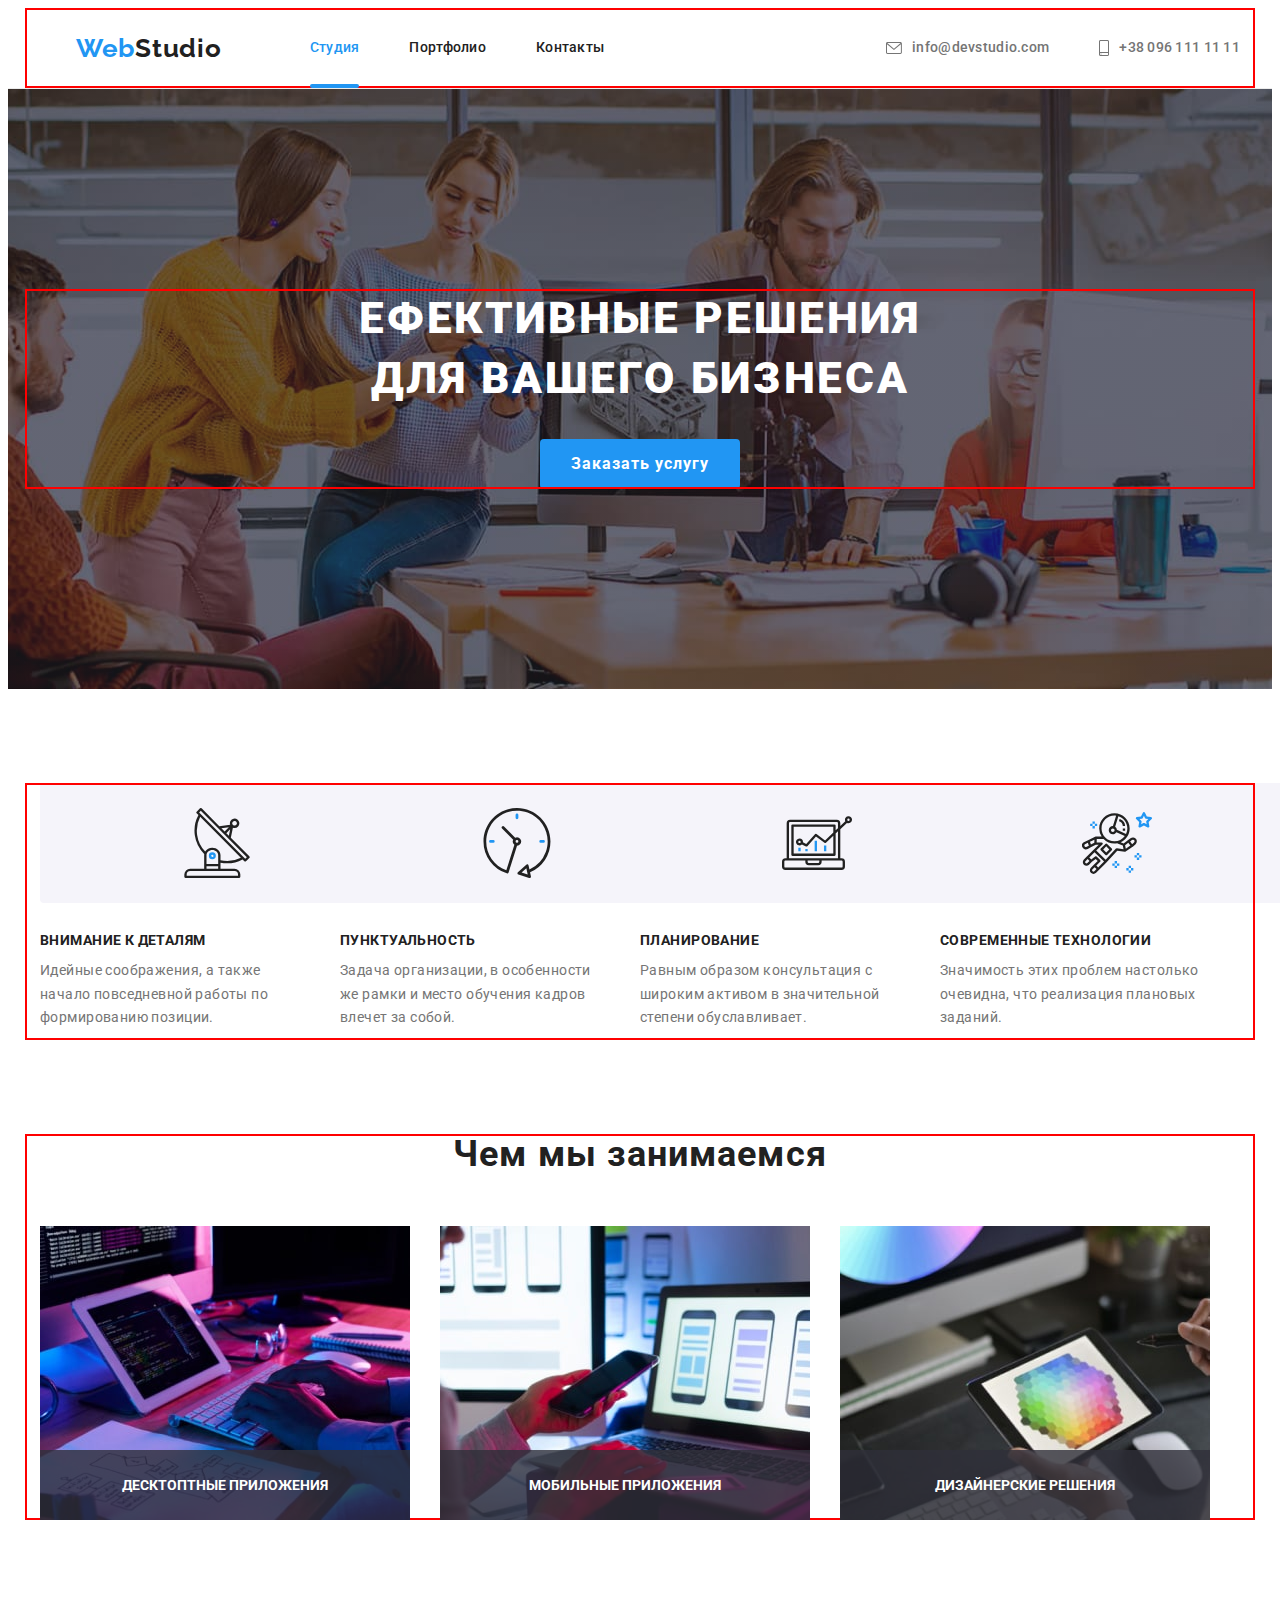
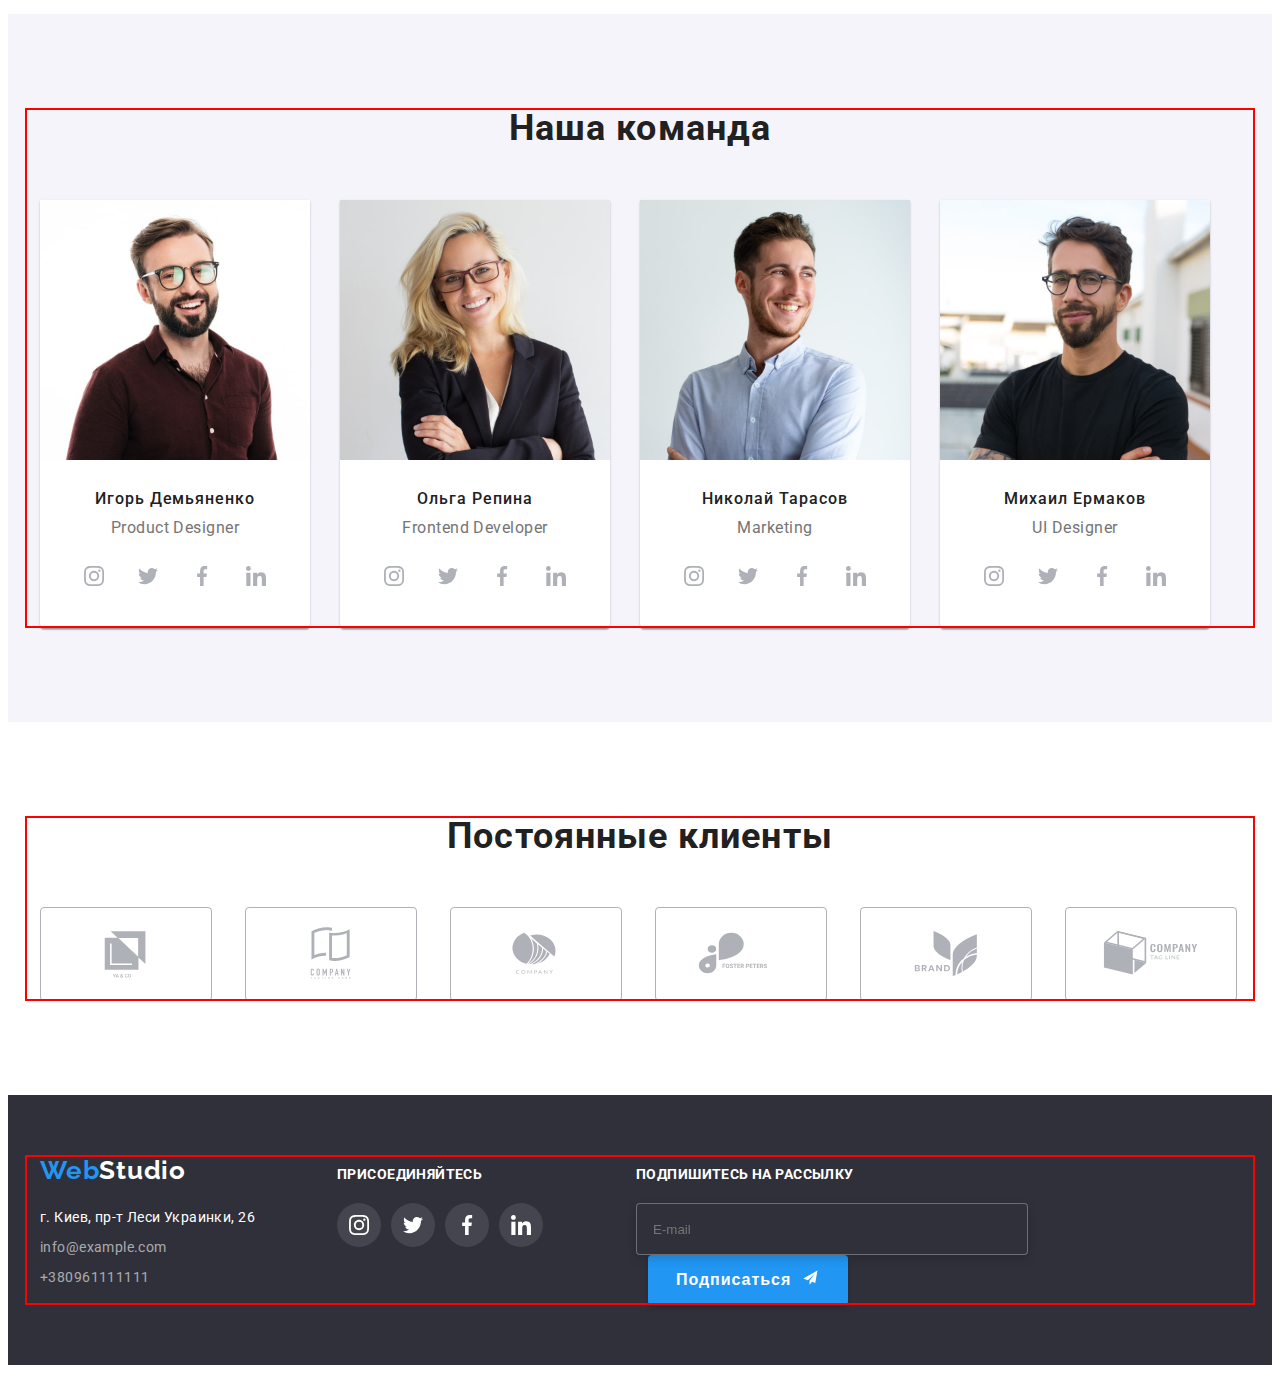
==== commit 4cb61d37: "qwerty" ====
--- a/index.html
+++ b/index.html
@@ -502,7 +502,7 @@
     <!--ПОДВАЛ-->
     <footer class="page-footer">
       <div class="container footer-container">
-        <div>
+        <div class="footer-group-logo">
           <div class="div-logo">
             <a href="WebStudio" class="page-footer__logo"
               ><span class="page-footer__blue">Web</span
@@ -556,7 +556,7 @@
         
         <div class="email-input">
           <h2 class="footer-title-send">Подпишитесь на рассылку</h2>
-          <form>
+          <form class="mobile-form">
             <input class="input-text" type="text" placeholder="E-mail" />
             <button class="send-button" type="submit">
               Подписаться
@@ -568,6 +568,7 @@
         </div>
       </div>
     </footer>
+    
     <!-- МОДАЛКА -->
     <div class="backdrop is-hidden" data-modal>
       <div class="modal">
--- a/css/main.min.css
+++ b/css/main.min.css
@@ -1 +1 @@
-:root{--first-text-color: #212121;--secondary-text-color: #757575;--white-text-color: #ffffff;--blue-text-color: #2196f3;--items: 1;--indent: 30px}.visuality-hiden{position:absolute;white-space:nowrap;width:1px;height:1px;overflow:hidden;border:0;padding:0;clip:rect(0 0 0 0);clip-path:inset(50%);margin:-1px}.btn-header{position:absolute;width:1px;height:1px;margin:-1px;border:0;padding:0;white-space:nowrap;clip-path:inset(100%);clip:rect(0 0 0 0);overflow:hidden}h1,h2,h3,h4,h5,h6,p{margin:0}.link{text-decoration:none}.list{padding:0;margin:0;list-style:none}img{display:block;width:100%;height:auto}.container{margin-left:auto;margin-right:auto;padding-left:15px;padding-right:15px;outline:2px solid red;outline-offset:-2px}@media screen and (min-width: 480px){.container{width:480px}}@media screen and (min-width: 768px){.container{width:768px}}@media screen and (min-width: 1200px){.container{width:1200px}}@media screen and (max-width: 1199px){.section.container{display:none}}.page-body{background-color:var(--white-text-color);font-family:"Roboto";color:var(--first-text-color)}.page-body.no-scroll{overflow:hidden}.section{padding-bottom:94px;padding-top:94px}@media screen and (max-width: 1199px){.section{padding-bottom:60px;padding-top:60px}}.buttons{background-color:var(--blue-text-color);font-family:"Roboto";font-weight:700;font-size:16px;line-height:1.87;color:var(--white-text-color);cursor:pointer;align-items:center;text-align:center;letter-spacing:.06em;border:1px solid rgba(0,0,0,0);border-radius:4px;min-width:200px;height:50px;display:block;margin:0 auto}.buttons:hover,.buttons:focus{background-color:#188ce8;color:#fff;transition:drop-shadow(0px 4px 4px rgba(0, 0, 0, 0.25));transition:color 250ms cubic-bezier(0.4, 0, 0.2, 1)}.filters-button{margin-bottom:50px;display:flex;flex-wrap:wrap;gap:8px}@media screen and (min-width: 768px){.filters-button{justify-content:center}}.filters{font-weight:500;font-size:16px;line-height:1.62;display:inline-block;border-radius:4px;padding:6px 22px;cursor:pointer;letter-spacing:.03em;background-color:#f5f4fa;border:1px solid rgba(0,0,0,0);transition:color 250ms cubic-bezier(0.4, 0, 0.2, 1);background-color:250ms cubic-bezier(0.4, 0, 0.2, 1)}.filters:hover,.filters:focus{background-color:#2196f3;color:#fff}.filters.active{background-color:#2196f3;color:#fff}.send-button{display:inline-flex;align-items:center;width:200px;height:50px;margin-left:12px;padding:10px 28px;cursor:pointer;font-weight:700;font-size:16px;line-height:1.87;letter-spacing:.06em;color:#fff;background-color:#2196f3;box-shadow:0px 4px 4px rgba(0,0,0,.15);border-radius:4px;border:rgba(0,0,0,0)}.icon-send{margin-left:10px;fill:#fff}.site-nav__logo{font-family:"Raleway";font-weight:700;font-size:26px;line-height:1.19em;letter-spacing:.03em;color:var(--blue-text-color);text-decoration:none;padding-top:16px;padding-bottom:16px}.page-footer__logo{font-family:"Raleway";font-weight:700;font-size:26px;line-height:1.19em;letter-spacing:.03em;color:var(--blue-text-color);text-decoration:none}.site-nav__blue{color:var(--blue-text-color)}.site-nav__black{color:var(--first-text-color)}.page-footer__white{color:var(--white-text-color)}.page-footer__blue{color:var(--blue-text-color)}.social-links{list-style:none;text-decoration:none;display:flex;padding:0%;justify-content:center}.item-icon{margin-right:10px;list-style:none}.icons{width:44px;height:44px;background-color:#fff;border-radius:50%;display:flex;align-items:center;justify-content:center;color:#afb1b8;transition:color 250ms cubic-bezier(0.4, 0, 0.2, 1),background-color 250ms cubic-bezier(0.4, 0, 0.2, 1)}.icons:hover,.icons:focus{background-color:#2196f3;color:#fff}.social-icon{width:20px;height:20px;fill:currentColor}.footer-soc-links{display:flex;justify-content:center}.footer-item-icons:not(:last-child){margin-right:10px}.footer-item-icons{border-radius:50%}.footer-icons{width:44px;height:44px;background-color:rgba(255,255,255,.1);border-radius:50%;display:flex;align-items:center;justify-content:center;transition:color 250ms cubic-bezier(0.4, 0, 0.2, 1),background-color 250ms cubic-bezier(0.4, 0, 0.2, 1)}.footer-icons:hover,.footer-icons:focus{background-color:#2196f3}.footer-soc-icon{width:20px;height:20px;fill:#fff}.svg-container{fill:currentColor;margin-right:10px}.client-logos{display:flex;gap:30px;justify-content:center;flex-wrap:wrap;margin-left:auto;margin-right:auto;margin-top:50px;padding:0}@media screen and (min-width: 480px){.client-logos{margin-bottom:0}}@media screen and (min-width: 1200px){.client-logos{list-style:none;margin-right:-30px}}@media screen and (min-width: 320px){.clients-box{list-style:none}}@media screen and (min-width: 1200px){.clients-box{width:1200px;flex-basis:calc(16.6666666667% - 30px);margin-right:30px}}.clients-logo:hover{border:1px solid #2196f3;color:#2196f3}.clients-logo:focus{border:1px solid #2196f3}.clients-logo{width:210px;height:92px;color:#afb1b8;border:1px solid #afb1b8;background-color:#fff;display:flex;align-items:center;justify-content:center;border-radius:4px;transition:color 250ms cubic-bezier(0.4, 0, 0.2, 1),border-color 250ms cubic-bezier(0.4, 0, 0.2, 1)}@media screen and (min-width: 1200px){.clients-logo{width:170px}}.clients-icons{fill:currentColor}.clients-logo:hover .clients-icons{fill:#2196f3}.clients-logo:focus .clients-icons{fill:#2196f3}.client-header{font-weight:700;font-size:36px;line-height:1.16;text-align:center;letter-spacing:.03em;color:#212121}.footer-title-send{margin-bottom:20px;font-weight:700;font-size:14px;line-height:1.14;letter-spacing:.03em;text-transform:uppercase}.modal-title{font-weight:700;font-size:20px;line-height:1.15;text-align:center;letter-spacing:.03em;margin-bottom:12px}.title{font-weight:900;font-size:44px;line-height:1.36;text-align:center;letter-spacing:.06em;text-transform:uppercase;margin-bottom:30px;color:var(--white-text-color)}@media screen and (max-width: 1199px){.title{font-size:26px}}.specifics-title{font-weight:700;font-size:14px;line-height:1.14;margin-bottom:10px;letter-spacing:.03em;color:var(--first-text-color)}@media screen and (max-width: 767px){.specifics-title{text-align:center}}.work-title{font-weight:700;font-size:36px;line-height:1.16;text-align:center;letter-spacing:.03em;margin-bottom:50px;color:var(--first-text-color)}@media screen and (max-width: 1199px){.work-title{display:none}}.work-title-command{font-weight:700;font-size:36px;line-height:1.16;text-align:center;letter-spacing:.03em;margin-bottom:50px}.specifics-title-team{font-weight:500;font-size:16px;line-height:1.18;margin-top:30px;margin-bottom:10px;text-align:center;letter-spacing:.06em;color:var(--first-text-color)}.footer-title{font-weight:700;font-size:14px;line-height:1.14;letter-spacing:.03em;color:#fff;margin-bottom:20px}.cards-title{font-weight:700;font-size:18px;line-height:2;letter-spacing:.03em;margin-bottom:4px;color:var(--first-text-color)}.card{justify-content:center;padding-top:94px}.cards{display:block}.cards:hover{box-shadow:0px 1px 1px rgba(0,0,0,.12),0px 4px 4px rgba(0,0,0,.06),1px 4px 6px rgba(0,0,0,.16)}.cards-border{position:relative;overflow:hidden}.cards:hover .open-text{transform:translateY(0%)}.card-content{padding:20px 24px;border:1px solid #eee;border-top:none}.cards-text{font-weight:400;font-size:16px;line-height:1.87;letter-spacing:.03em;margin:0;color:var(--secondary-text-color)}.workers__card-workers{background-color:#fff;box-shadow:0px 1px 3px rgba(0,0,0,.12),0px 1px 1px rgba(0,0,0,.14),0px 2px 1px rgba(0,0,0,.2);padding-bottom:30px;border-radius:0px 0px 4px 4px}.open-text{position:absolute;top:0;background-color:rgba(33,150,243,.9);color:#fff;font-weight:400;font-size:18px;line-height:1.55;padding:63px 24px;height:101%;transform:translateY(100%);transition:transform 250ms cubic-bezier(0.4, 0, 0.2, 1)}.specifics-projects{display:flex;flex-wrap:wrap;gap:var(--indent)}@media screen and (min-width: 768px){.specifics-projects{--items: 2}}@media screen and (min-width: 1200px){.specifics-projects{--items: 3}}.specifics-projects__item{width:calc((100% - var(--indent)*(var(--items) - 1))/var(--items))}.specifics-team{font-weight:400;font-size:16px;line-height:1.18;text-align:center;margin-bottom:16px;letter-spacing:.03em;color:#757575}.workers{display:flex;gap:30px;flex-wrap:wrap;align-items:center}@media screen and (min-width: 768px){.workers__element{width:354px}}@media screen and (min-width: 1200px){.workers__element{width:270px}}.work-list{display:flex;gap:30px}.work-list__projects{width:370px;position:relative}@media screen and (max-width: 1199px){.work-list__projects{display:none}}.thumb{position:absolute;bottom:0;left:0;width:370px;height:70px;background-color:rgba(47,48,58,.8);display:flex;justify-content:center;align-items:center}.add-text{display:flex;justify-content:center;align-items:center;color:#fff;font-weight:700;font-size:14px;line-height:1.17;align-self:center}.worker-container{background-color:#f5f4fa;padding-top:60px;padding-bottom:60px}@media screen and (min-width: 1200px){.worker-container{padding-top:94px;padding-bottom:94px}}.specifics{font-weight:400;font-size:14px;line-height:1.71;letter-spacing:.03em;color:var(--secondary-text-color)}@media screen and (max-width: 767px){.specifics{margin-bottom:30px}}@media screen and (min-width: 768px){.specifics{margin-bottom:10px}}.general-list__spec-icon{height:120px;background-color:#f5f4fa;border-radius:4px;margin-bottom:30px;display:flex;align-items:center;justify-content:center}@media screen and (min-width: 480px){.general-list__spec-icon{width:450px}}@media screen and (min-width: 768px){.general-list__spec-icon{width:450px}}@media screen and (min-width: 768px){.general-list__spec-icon{width:354px}}.general-list__icon-box{width:70px;height:70px}@media screen and (min-width: 768px){.general-list{display:flex;flex-wrap:wrap;gap:30px}}@media screen and (min-width: 480px){.general-list__item{max-width:450px}}@media screen and (min-width: 768px){.general-list__item{max-width:354px}}@media screen and (min-width: 1200px){.general-list__item{max-width:calc(25% - 30px)}}.name-thumb{display:block;margin-bottom:4px;font-weight:400;font-size:12px;line-height:1.16;letter-spacing:.01em;color:#757575}.name-thumb:focus{border-color:#2196f3}.stroke-thumb{margin-bottom:10px}.stroke-name-thumb{position:relative;display:block}.stroke-name{padding-left:42px;outline:none;width:100%;height:40px;left:576px;top:314px;border:1px solid rgba(33,33,33,.2);border-radius:4px;background-color:rgba(0,0,0,0);outline:rgba(0,0,0,0)}.stroke-name-text{padding:12px;width:100%;height:120px;border:1px solid rgba(33,33,33,.2);border-radius:4px;background-color:rgba(0,0,0,0);outline:rgba(0,0,0,0);resize:none}.stroke-name-text:hover{border-color:#2196f3}.stroke-name-text:focus{border-color:#2196f3}.stroke-name:hover{border-color:#2196f3}.stroke-name:focus{border-color:#2196f3}.name-icon{left:12px;position:absolute;top:50%;transform:translateY(-50%)}.stroke-name:hover+.name-icon{fill:#2196f3}.stroke-name:focus+.name-icon{fill:#2196f3;border-color:#2196f3}textarea{width:448px;height:120px;font-weight:400;font-size:12px;line-height:1.16;letter-spacing:.01em;color:rgba(117,117,117,.5)}.rules{font-weight:400;font-size:14px;line-height:1.71;letter-spacing:.03em;margin-left:5px;color:#2196f3}.input-check:checked+.check-text span{background-color:#2196f3;border:none}.input-check:checked+.check-text .check-icon{fill:var(--white-text-color)}.check-text{display:flex;justify-content:center;align-items:center;margin-top:20px;font-weight:400;font-size:14px;line-height:1.71;letter-spacing:.03em}.check-text span{width:16px;height:15px;border:1px solid #757575;border-radius:2px;margin-right:7px;display:flex;align-items:center;justify-content:center}.check-icon{fill:rgba(0,0,0,0)}.text-span{font-weight:400;font-size:14px;line-height:1.71;letter-spacing:.03em;color:#757575}.modal-button-input{display:block;width:200px;height:50px;color:#fff;background-color:#2196f3;margin-top:30px;margin-left:auto;margin-right:auto;box-shadow:0px 4px 4px rgba(0,0,0,.15);border-radius:4px;border:1px solid rgba(0,0,0,0);cursor:pointer;font-weight:700;font-size:16px;line-height:1.87;align-items:center;text-align:center}.backdrop{position:fixed;top:0;left:0;width:100%;height:100%;background:rgba(0,0,0,.2);transition:opacity 250ms cubic-bezier(0.4, 0, 0.2, 1)}.backdrop.is-hidden{opacity:0;pointer-events:none}.backdrop.is-hidden .modal{transform:translate(0%, -50%) rotate(0)}.modal{width:528px;padding:40px;background-color:#fff;position:absolute;top:50%;left:50%;transform:translate(-50%, -50%) rotate(360deg);background-color:#fff;box-shadow:0px 1px 3px rgba(0,0,0,.12),0px 1px 1px rgba(0,0,0,.14),0px 2px 1px rgba(0,0,0,.2);border-radius:4px;transition:transform 250ms cubic-bezier(0.4, 0, 0.2, 1)}.modal-close-button{position:absolute;top:8px;right:8px;width:30px;height:30px;border-radius:50%;background-color:#fff;border:1px solid rgba(0,0,0,.1);cursor:pointer;display:flex;align-items:center;justify-content:center}.modal-close-button::after{content:"";position:absolute;left:0;bottom:0;display:block;width:521px;height:581px;transform:scaleX(0);transition:color 250ms cubic-bezier(0.4, 0, 0.2, 1),fill 250ms cubic-bezier(0.4, 0, 0.2, 1)}.modal-close-button:hover::after{transform:scaleX(1)}.icon-close{width:18px;height:18px;fill:#212121}.modal-close-button:hover .icon-close{fill:#2196f3}.modal-close-button:focus .icon-close{fill:#2196f3}.email-input{margin-left:93px}.input-text{width:358px;height:50px;color:rgba(255,255,255,.6);background-color:#2f303a;border:1px solid rgba(255,255,255,.3);filter:drop-shadow(0px 4px 4px rgba(0, 0, 0, 0.15));border-radius:4px;padding:0 16px;outline:rgba(0,0,0,0)}.page-footer{padding-top:60px;padding-bottom:60px;background-color:#2f303a;color:var(--white-text-color)}.logo-footer{font-family:"raleway";font-weight:700;font-size:26px;line-height:1.19em;letter-spacing:.03em;display:block;justify-content:flex-start;color:var(--blue-text-color);text-decoration:none;margin-bottom:20px}.text-address{width:227px;font-style:normal;display:block;color:var(--white-text-color);margin-top:20px}.address{font-family:"Roboto";font-weight:400;font-size:14px;line-height:1.71;letter-spacing:.03em;margin:0;width:231px;height:21px;color:#fff}.text-email{display:block;font-weight:400;font-size:14px;line-height:1.71;letter-spacing:.03em;text-decoration:none;margin-bottom:9px;margin-top:9px;width:231px;height:21px;color:rgba(255,255,255,.6);transition:color 250ms cubic-bezier(0.4, 0, 0.2, 1)}.text-email{color:rgba(255,255,255,.6)}.text-email:hover,.text-email:focus{color:#2196f3}.text-telephone{display:block;font-weight:400;font-size:14px;line-height:1.71;letter-spacing:.03em;text-decoration:none;width:231px;height:21px;color:rgba(255,255,255,.6)}.text-telephone:hover,.text-telephone:focus{color:#2196f3;transition:color 250ms cubic-bezier(0.4, 0, 0.2, 1)}.footer-container{display:flex;align-items:baseline}.flex-container{display:flex}.join{margin-left:70px}.menu-burger{display:inline-flex;align-items:center;justify-content:center;width:40px;height:40px;background-color:rgba(0,0,0,0);border:none}@media screen and (min-width: 768px){.menu-burger{display:none}}.menu-burger.js-close-menu{position:absolute;top:10px;right:15px}.mobile-menu{display:flex;flex-direction:column;position:fixed;top:0;left:0;background-color:#fff;width:100%;height:100%;padding:48px 40px;transform:translateX(100%);transition:transform 500ms}.mobile-menu.is-open{transform:translateX(0)}.mobile-menu-nav{margin-bottom:auto}.mobile-menu-nav-item{margin-bottom:32px}.mobile-menu-nav-link{font-weight:500;font-size:40px;line-height:1.175;letter-spacing:.02em;color:#212121}.mobile-menu-nav-link.current{color:#2196f3}.mobile-menu-contacts{margin-bottom:64px}.mobile-menu-contacts-item{margin-bottom:32px}.mobile-menu-contacts-link{font-weight:500;font-size:24px;line-height:1.1666666667;letter-spacing:.02em;color:#757575}.mobile-menu-contacts-link.current{color:#2196f3}@media screen and (min-width: 480px){.mobile-menu-contacts-link.current{font-size:34px}}.mobile-menu-social{display:flex;flex-wrap:wrap;gap:10px}.mobile-menu-social-link{font-weight:500;font-size:18px;line-height:1.2222222222;letter-spacing:.02em;color:#2196f3;border-right:1px solid rgba(33,33,33,.2);padding-right:10px}.line{border-bottom:1px solid #ececec}.page-header{background-color:var(--white-text-color)}@media screen and (min-width: 768px){.header-container{display:flex;align-items:center;justify-content:space-between}}.site-nav{display:flex;align-items:center}@media screen and (max-width: 480px){.site-nav{margin:0}}@media screen and (max-width: 767px){.site-nav{align-items:center;display:flex;justify-content:space-between}}@media screen and (min-width: 768px){.site-nav{width:768px}}@media screen and (min-width: 1200px){.site-nav{width:1200px;display:flex;justify-content:center;align-items:center}}.nav-list{margin-left:93px;display:flex}@media screen and (max-width: 767px){.nav-list{display:none}}@media screen and (min-width: 768px){.nav-list{margin-left:88px}}.nav-list__navigation:not(:last-child){margin-right:50px}.nav-list__link{font-family:"Roboto";font-weight:500;font-size:14px;line-height:1.14;letter-spacing:.02em;padding:32px 0;display:block;position:relative;color:var(--first-text-color);transition:color 250ms cubic-bezier(0.4, 0, 0.2, 1)}@media screen and (min-width: 768px){.nav-list__link{align-items:center;justify-content:flex-end}}.nav-list__link:hover,.nav-list__link:focus{color:var(--blue-text-color)}.nav-list__link.current{color:var(--blue-text-color)}.nav-list__link.current::after{content:"";position:absolute;width:100%;height:4px;left:0;bottom:0;background-color:var(--blue-text-color);display:block;border-radius:2px}@media screen and (max-width: 767px){.contacts{display:none}}@media screen and (min-width: 1200px){.contacts{width:1200px;display:flex;justify-content:flex-end;margin-left:auto;align-items:center}}.contacts__item:not(:last-child){margin-bottom:10px}@media screen and (min-width: 1200px){.contacts__item:not(:last-child){margin-right:50px;margin-bottom:0}}.contacts__link{display:flex;align-items:center;font-weight:500;font-size:12px;line-height:1.14;letter-spacing:.02em;color:#757575;transition:color 250ms cubic-bezier(0.4, 0, 0.2, 1)}.contacts__link:hover,.contacts__link:focus{color:var(--blue-text-color)}@media screen and (min-width: 1200px){.contacts__link{font-size:14px}}@media screen and (min-width: 1200px){.icon-mail{width:16px;height:12px}}@media screen and (min-width: 1200px){.icon-tel{width:10px;height:16px}}.hero{max-width:1600px;margin:0 auto;background-color:#c4c4c4;background-image:linear-gradient(rgba(47, 48, 58, 0.4), rgba(47, 48, 58, 0.4)),url(../images/Img-backround-hero.jpg);padding-bottom:118px;padding-top:118px;background-position:center}@media screen and (min-width: 480px){.hero .hero{background-position:center}}@media screen and (min-width: 1200px){.hero{padding-bottom:200px;padding-top:200px}}.work-section{padding-top:0}@media screen and (max-width: 1199px){.work-section{display:none}}/*# sourceMappingURL=main.min.css.map */+:root{--first-text-color: #212121;--secondary-text-color: #757575;--white-text-color: #ffffff;--blue-text-color: #2196f3;--items: 1;--indent: 30px}.visuality-hiden{position:absolute;white-space:nowrap;width:1px;height:1px;overflow:hidden;border:0;padding:0;clip:rect(0 0 0 0);clip-path:inset(50%);margin:-1px}.btn-header{position:absolute;width:1px;height:1px;margin:-1px;border:0;padding:0;white-space:nowrap;clip-path:inset(100%);clip:rect(0 0 0 0);overflow:hidden}h1,h2,h3,h4,h5,h6,p{margin:0}.link{text-decoration:none}.list{padding:0;margin:0;list-style:none}img{display:block;width:100%;height:auto}.container{margin-left:auto;margin-right:auto;padding-left:15px;padding-right:15px;outline:2px solid red;outline-offset:-2px}@media screen and (min-width: 480px){.container{width:480px}}@media screen and (min-width: 768px){.container{width:768px}}@media screen and (min-width: 1200px){.container{width:1200px}}@media screen and (max-width: 1199px){.section.container{display:none}}.page-body{background-color:var(--white-text-color);font-family:"Roboto";color:var(--first-text-color)}.page-body.no-scroll{overflow:hidden}.section{padding-bottom:94px;padding-top:94px}@media screen and (max-width: 1199px){.section{padding-bottom:60px;padding-top:60px}}.buttons{background-color:var(--blue-text-color);font-family:"Roboto";font-weight:700;font-size:16px;line-height:1.87;color:var(--white-text-color);cursor:pointer;align-items:center;text-align:center;letter-spacing:.06em;border:1px solid rgba(0,0,0,0);border-radius:4px;min-width:200px;height:50px;display:block;margin:0 auto}.buttons:hover,.buttons:focus{background-color:#188ce8;color:#fff;transition:drop-shadow(0px 4px 4px rgba(0, 0, 0, 0.25));transition:color 250ms cubic-bezier(0.4, 0, 0.2, 1)}.filters-button{margin-bottom:50px;display:flex;flex-wrap:wrap;gap:8px}@media screen and (min-width: 768px){.filters-button{justify-content:center}}.filters{font-weight:500;font-size:16px;line-height:1.62;display:inline-block;border-radius:4px;padding:6px 22px;cursor:pointer;letter-spacing:.03em;background-color:#f5f4fa;border:1px solid rgba(0,0,0,0);transition:color 250ms cubic-bezier(0.4, 0, 0.2, 1);background-color:250ms cubic-bezier(0.4, 0, 0.2, 1)}.filters:hover,.filters:focus{background-color:#2196f3;color:#fff}.filters.active{background-color:#2196f3;color:#fff}.send-button{display:inline-flex;align-items:center;width:200px;height:50px;margin-left:12px;padding:10px 28px;cursor:pointer;font-weight:700;font-size:16px;line-height:1.87;letter-spacing:.06em;color:#fff;background-color:#2196f3;box-shadow:0px 4px 4px rgba(0,0,0,.15);border-radius:4px;border:rgba(0,0,0,0)}@media screen and (max-width: 768px){.send-button{margin-left:125px}}.icon-send{margin-left:10px;fill:#fff}.site-nav__logo{font-family:"Raleway";font-weight:700;font-size:26px;line-height:1.19em;letter-spacing:.03em;color:var(--blue-text-color);text-decoration:none;padding-top:16px;padding-bottom:16px}@media screen and (max-width: 1199px){.div-logo{display:flex;justify-content:center}}.page-footer__logo{font-family:"Raleway";font-weight:700;font-size:26px;line-height:1.19em;letter-spacing:.03em;color:var(--blue-text-color);text-decoration:none}.site-nav__blue{color:var(--blue-text-color)}.site-nav__black{color:var(--first-text-color)}.page-footer__white{color:var(--white-text-color)}.page-footer__blue{color:var(--blue-text-color)}.social-links{list-style:none;text-decoration:none;display:flex;padding:0%;justify-content:center}.item-icon{margin-right:10px;list-style:none}.icons{width:44px;height:44px;background-color:#fff;border-radius:50%;display:flex;align-items:center;justify-content:center;color:#afb1b8;transition:color 250ms cubic-bezier(0.4, 0, 0.2, 1),background-color 250ms cubic-bezier(0.4, 0, 0.2, 1)}.icons:hover,.icons:focus{background-color:#2196f3;color:#fff}.social-icon{width:20px;height:20px;fill:currentColor}.footer-soc-links{display:flex;justify-content:center}@media screen and (max-width: 1199px){.footer-soc-links{justify-content:center}}.footer-item-icons:not(:last-child){margin-right:10px}.footer-item-icons{border-radius:50%}.footer-icons{width:44px;height:44px;background-color:rgba(255,255,255,.1);border-radius:50%;display:flex;align-items:center;justify-content:center;transition:color 250ms cubic-bezier(0.4, 0, 0.2, 1),background-color 250ms cubic-bezier(0.4, 0, 0.2, 1)}.footer-icons:hover,.footer-icons:focus{background-color:#2196f3}.footer-soc-icon{width:20px;height:20px;fill:#fff}.svg-container{fill:currentColor;margin-right:10px}.client-logos{display:flex;justify-content:center;margin-left:auto;margin-right:auto;margin-top:50px;padding:0}@media screen and (min-width: 480px){.client-logos{margin-bottom:0;flex-wrap:wrap}}@media screen and (min-width: 768px){.client-logos{flex-wrap:wrap}}@media screen and (max-width: 1199px){.client-logos{gap:30px}}@media screen and (min-width: 1200px){.client-logos{list-style:none;margin-right:-30px}}@media screen and (min-width: 320px){.clients-box{list-style:none}}@media screen and (min-width: 1200px){.clients-box{width:1200px;flex-basis:calc(16.6666666667% - 30px);margin-right:30px}}.clients-logo:hover{border:1px solid #2196f3;color:#2196f3}.clients-logo:focus{border:1px solid #2196f3}.clients-logo{width:210px;height:92px;color:#afb1b8;border:1px solid #afb1b8;background-color:#fff;display:flex;align-items:center;justify-content:center;border-radius:4px;transition:color 250ms cubic-bezier(0.4, 0, 0.2, 1),border-color 250ms cubic-bezier(0.4, 0, 0.2, 1)}@media screen and (min-width: 1200px){.clients-logo{width:170px}}.clients-icons{fill:currentColor}.clients-logo:hover .clients-icons{fill:#2196f3}.clients-logo:focus .clients-icons{fill:#2196f3}.client-header{font-weight:700;font-size:36px;line-height:1.16;text-align:center;letter-spacing:.03em;color:#212121}.footer-title-send{margin-bottom:20px;font-weight:700;font-size:14px;line-height:1.14;letter-spacing:.03em;text-transform:uppercase}@media screen and (max-width: 1199px){.footer-title-send{display:flex;justify-content:center}}.modal-title{font-weight:700;font-size:20px;line-height:1.15;text-align:center;letter-spacing:.03em;margin-bottom:12px}.title{font-weight:900;font-size:44px;line-height:1.36;text-align:center;letter-spacing:.06em;text-transform:uppercase;margin-bottom:30px;color:var(--white-text-color)}@media screen and (max-width: 1199px){.title{font-size:26px}}.specifics-title{font-weight:700;font-size:14px;line-height:1.14;margin-bottom:10px;letter-spacing:.03em;color:var(--first-text-color)}@media screen and (max-width: 767px){.specifics-title{text-align:center}}.work-title{font-weight:700;font-size:36px;line-height:1.16;text-align:center;letter-spacing:.03em;margin-bottom:50px;color:var(--first-text-color)}@media screen and (max-width: 1199px){.work-title{display:none}}.work-title-command{font-weight:700;font-size:36px;line-height:1.16;text-align:center;letter-spacing:.03em;margin-bottom:50px}.specifics-title-team{font-weight:500;font-size:16px;line-height:1.18;margin-top:30px;margin-bottom:10px;text-align:center;letter-spacing:.06em;color:var(--first-text-color)}.footer-title{font-weight:700;font-size:14px;line-height:1.14;letter-spacing:.03em;color:#fff;margin-bottom:20px}.cards-title{font-weight:700;font-size:18px;line-height:2;letter-spacing:.03em;margin-bottom:4px;color:var(--first-text-color)}.card{justify-content:center;padding-top:94px}.cards{display:block}.cards:hover{box-shadow:0px 1px 1px rgba(0,0,0,.12),0px 4px 4px rgba(0,0,0,.06),1px 4px 6px rgba(0,0,0,.16)}.cards-border{position:relative;overflow:hidden}.cards:hover .open-text{transform:translateY(0%)}.card-content{padding:20px 24px;border:1px solid #eee;border-top:none}.cards-text{font-weight:400;font-size:16px;line-height:1.87;letter-spacing:.03em;margin:0;color:var(--secondary-text-color)}.workers__card-workers{background-color:#fff;box-shadow:0px 1px 3px rgba(0,0,0,.12),0px 1px 1px rgba(0,0,0,.14),0px 2px 1px rgba(0,0,0,.2);padding-bottom:30px;border-radius:0px 0px 4px 4px}.open-text{position:absolute;top:0;background-color:rgba(33,150,243,.9);color:#fff;font-weight:400;font-size:18px;line-height:1.55;padding:63px 24px;height:101%;transform:translateY(100%);transition:transform 250ms cubic-bezier(0.4, 0, 0.2, 1)}.specifics-projects{display:flex;flex-wrap:wrap;gap:var(--indent)}@media screen and (min-width: 768px){.specifics-projects{--items: 2}}@media screen and (min-width: 1200px){.specifics-projects{--items: 3}}.specifics-projects__item{width:calc((100% - var(--indent)*(var(--items) - 1))/var(--items))}.specifics-team{font-weight:400;font-size:16px;line-height:1.18;text-align:center;margin-bottom:16px;letter-spacing:.03em;color:#757575}.workers{display:flex;gap:30px;flex-wrap:wrap;align-items:center}@media screen and (min-width: 768px){.workers__element{width:354px}}@media screen and (min-width: 1200px){.workers__element{width:270px}}.work-list{display:flex;gap:30px}.work-list__projects{width:370px;position:relative}@media screen and (max-width: 1199px){.work-list__projects{display:none}}.thumb{position:absolute;bottom:0;left:0;width:370px;height:70px;background-color:rgba(47,48,58,.8);display:flex;justify-content:center;align-items:center}.add-text{display:flex;justify-content:center;align-items:center;color:#fff;font-weight:700;font-size:14px;line-height:1.17;align-self:center}.worker-container{background-color:#f5f4fa;padding-top:60px;padding-bottom:60px}@media screen and (min-width: 1200px){.worker-container{padding-top:94px;padding-bottom:94px}}.specifics{font-weight:400;font-size:14px;line-height:1.71;letter-spacing:.03em;color:var(--secondary-text-color)}@media screen and (max-width: 767px){.specifics{margin-bottom:30px}}@media screen and (min-width: 768px){.specifics{margin-bottom:10px}}.general-list__spec-icon{height:120px;background-color:#f5f4fa;border-radius:4px;margin-bottom:30px;display:flex;align-items:center;justify-content:center}@media screen and (min-width: 480px){.general-list__spec-icon{width:450px}}@media screen and (min-width: 768px){.general-list__spec-icon{width:450px}}@media screen and (min-width: 768px){.general-list__spec-icon{width:354px}}.general-list__icon-box{width:70px;height:70px}@media screen and (min-width: 768px){.general-list{display:flex;flex-wrap:wrap;gap:30px}}@media screen and (min-width: 480px){.general-list__item{max-width:450px}}@media screen and (min-width: 768px){.general-list__item{max-width:354px}}@media screen and (min-width: 1200px){.general-list__item{max-width:calc(25% - 30px)}}.name-thumb{display:block;margin-bottom:4px;font-weight:400;font-size:12px;line-height:1.16;letter-spacing:.01em;color:#757575}.name-thumb:focus{border-color:#2196f3}.stroke-thumb{margin-bottom:10px}.stroke-name-thumb{position:relative;display:block}.stroke-name{padding-left:42px;outline:none;width:100%;height:40px;left:576px;top:314px;border:1px solid rgba(33,33,33,.2);border-radius:4px;background-color:rgba(0,0,0,0);outline:rgba(0,0,0,0)}.stroke-name-text{padding:12px;width:100%;height:120px;border:1px solid rgba(33,33,33,.2);border-radius:4px;background-color:rgba(0,0,0,0);outline:rgba(0,0,0,0);resize:none}.stroke-name-text:hover{border-color:#2196f3}.stroke-name-text:focus{border-color:#2196f3}.stroke-name:hover{border-color:#2196f3}.stroke-name:focus{border-color:#2196f3}.name-icon{left:12px;position:absolute;top:50%;transform:translateY(-50%)}.stroke-name:hover+.name-icon{fill:#2196f3}.stroke-name:focus+.name-icon{fill:#2196f3;border-color:#2196f3}textarea{width:448px;height:120px;font-weight:400;font-size:12px;line-height:1.16;letter-spacing:.01em;color:rgba(117,117,117,.5)}.rules{font-weight:400;font-size:14px;line-height:1.71;letter-spacing:.03em;margin-left:5px;color:#2196f3}.input-check:checked+.check-text span{background-color:#2196f3;border:none}.input-check:checked+.check-text .check-icon{fill:var(--white-text-color)}.check-text{display:flex;justify-content:center;align-items:center;margin-top:20px;font-weight:400;font-size:14px;line-height:1.71;letter-spacing:.03em}.check-text span{width:16px;height:15px;border:1px solid #757575;border-radius:2px;margin-right:7px;display:flex;align-items:center;justify-content:center}.check-icon{fill:rgba(0,0,0,0)}.text-span{font-weight:400;font-size:14px;line-height:1.71;letter-spacing:.03em;color:#757575}.modal-button-input{display:block;width:200px;height:50px;color:#fff;background-color:#2196f3;margin-top:30px;margin-left:auto;margin-right:auto;box-shadow:0px 4px 4px rgba(0,0,0,.15);border-radius:4px;border:1px solid rgba(0,0,0,0);cursor:pointer;font-weight:700;font-size:16px;line-height:1.87;align-items:center;text-align:center}.backdrop{position:fixed;top:0;left:0;width:100%;height:100%;background:rgba(0,0,0,.2);transition:opacity 250ms cubic-bezier(0.4, 0, 0.2, 1)}.backdrop.is-hidden{opacity:0;pointer-events:none}.backdrop.is-hidden .modal{transform:translate(0%, -50%) rotate(0)}.modal{width:528px;padding:40px;background-color:#fff;position:absolute;top:50%;left:50%;transform:translate(-50%, -50%) rotate(360deg);background-color:#fff;box-shadow:0px 1px 3px rgba(0,0,0,.12),0px 1px 1px rgba(0,0,0,.14),0px 2px 1px rgba(0,0,0,.2);border-radius:4px;transition:transform 250ms cubic-bezier(0.4, 0, 0.2, 1)}.modal-close-button{position:absolute;top:8px;right:8px;width:30px;height:30px;border-radius:50%;background-color:#fff;border:1px solid rgba(0,0,0,.1);cursor:pointer;display:flex;align-items:center;justify-content:center}.modal-close-button::after{content:"";position:absolute;left:0;bottom:0;display:block;width:521px;height:581px;transform:scaleX(0);transition:color 250ms cubic-bezier(0.4, 0, 0.2, 1),fill 250ms cubic-bezier(0.4, 0, 0.2, 1)}.modal-close-button:hover::after{transform:scaleX(1)}.icon-close{width:18px;height:18px;fill:#212121}.modal-close-button:hover .icon-close{fill:#2196f3}.modal-close-button:focus .icon-close{fill:#2196f3}.email-input{flex-direction:column}@media screen and (min-width: 768px){.email-input{justify-content:center}}@media screen and (min-width: 1200px){.email-input{margin-left:93px}}.input-text{width:358px;height:50px;color:rgba(255,255,255,.6);background-color:#2f303a;border:1px solid rgba(255,255,255,.3);filter:drop-shadow(0px 4px 4px rgba(0, 0, 0, 0.15));border-radius:4px;padding:0 16px;outline:rgba(0,0,0,0)}@media screen and (max-width: 1199px){.input-text{width:450px;margin-bottom:20px}}.mobile-form{display:flex;flex-wrap:wrap;justify-content:center}@media screen and (min-width: 768px){.mobile-form{flex-direction:column}}.page-footer{padding-top:60px;padding-bottom:60px;background-color:#2f303a;color:var(--white-text-color)}.logo-footer{font-family:"Raleway";font-weight:700;font-size:26px;line-height:1.19em;letter-spacing:.03em;display:block;justify-content:flex-start;color:var(--blue-text-color);text-decoration:none;margin-bottom:20px}.text-address{width:227px;font-style:normal;display:block;color:var(--white-text-color);margin-top:20px}@media screen and (max-width: 1199px){.text-address{display:block}}.address{font-family:"Roboto";font-weight:400;font-size:14px;line-height:1.71;letter-spacing:.03em;margin:0;width:231px;height:21px;color:#fff}@media screen and (max-width: 1199px){.address{justify-content:center}}.text-email{display:block;font-weight:400;font-size:14px;line-height:1.71;letter-spacing:.03em;text-decoration:none;margin-bottom:9px;margin-top:9px;width:231px;height:21px;color:rgba(255,255,255,.6);transition:color 250ms cubic-bezier(0.4, 0, 0.2, 1)}.text-email{color:rgba(255,255,255,.6)}.text-email:hover,.text-email:focus{color:#2196f3}.text-telephone{display:block;font-weight:400;font-size:14px;line-height:1.71;letter-spacing:.03em;text-decoration:none;width:231px;height:21px;color:rgba(255,255,255,.6)}.text-telephone:hover,.text-telephone:focus{color:#2196f3;transition:color 250ms cubic-bezier(0.4, 0, 0.2, 1)}.footer-container{display:flex;flex-wrap:wrap}@media screen and (min-width: 480px){.footer-container{justify-content:space-around}}@media screen and (min-width: 1200px){.footer-container{justify-content:flex-start;align-items:baseline}}.flex-container{display:flex}.join{margin-left:70px}@media screen and (max-width: 1199px){.join{margin-bottom:60px}}.menu-burger{display:inline-flex;align-items:center;justify-content:center;width:40px;height:40px;background-color:rgba(0,0,0,0);border:none}@media screen and (min-width: 768px){.menu-burger{display:none}}.menu-burger.js-close-menu{position:absolute;top:10px;right:15px}.mobile-menu{display:flex;flex-direction:column;position:fixed;top:0;left:0;background-color:#fff;width:100%;height:100%;padding:48px 40px;transform:translateX(100%);transition:transform 500ms}.mobile-menu.is-open{transform:translateX(0)}.mobile-menu-nav{margin-bottom:auto}.mobile-menu-nav-item{margin-bottom:32px}.mobile-menu-nav-link{font-weight:500;font-size:40px;line-height:1.175;letter-spacing:.02em;color:#212121}.mobile-menu-nav-link.current{color:#2196f3}.mobile-menu-contacts{margin-bottom:64px}.mobile-menu-contacts-item{margin-bottom:32px}.mobile-menu-contacts-link{font-weight:500;font-size:24px;line-height:1.1666666667;letter-spacing:.02em;color:#757575}.mobile-menu-contacts-link.current{color:#2196f3}@media screen and (min-width: 480px){.mobile-menu-contacts-link.current{font-size:34px}}.mobile-menu-social{display:flex;flex-wrap:wrap;gap:10px}.mobile-menu-social-link{font-weight:500;font-size:18px;line-height:1.2222222222;letter-spacing:.02em;color:#2196f3;border-right:1px solid rgba(33,33,33,.2);padding-right:10px}.line{border-bottom:1px solid #ececec}.page-header{background-color:var(--white-text-color)}@media screen and (min-width: 768px){.header-container{display:flex;align-items:center;justify-content:space-between}}.site-nav{display:flex;align-items:center}@media screen and (max-width: 480px){.site-nav{margin:0}}@media screen and (max-width: 767px){.site-nav{align-items:center;display:flex;justify-content:space-between}}@media screen and (min-width: 768px){.site-nav{width:768px}}@media screen and (min-width: 1200px){.site-nav{width:1200px;display:flex;justify-content:center;align-items:center}}.nav-list{margin-left:93px;display:flex}@media screen and (max-width: 767px){.nav-list{display:none}}@media screen and (min-width: 768px){.nav-list{margin-left:88px}}.nav-list__navigation:not(:last-child){margin-right:50px}.nav-list__link{font-family:"Roboto";font-weight:500;font-size:14px;line-height:1.14;letter-spacing:.02em;padding:32px 0;display:block;position:relative;color:var(--first-text-color);transition:color 250ms cubic-bezier(0.4, 0, 0.2, 1)}@media screen and (min-width: 768px){.nav-list__link{align-items:center;justify-content:flex-end}}.nav-list__link:hover,.nav-list__link:focus{color:var(--blue-text-color)}.nav-list__link.current{color:var(--blue-text-color)}.nav-list__link.current::after{content:"";position:absolute;width:100%;height:4px;left:0;bottom:0;background-color:var(--blue-text-color);display:block;border-radius:2px}@media screen and (max-width: 767px){.contacts{display:none}}@media screen and (min-width: 1200px){.contacts{width:1200px;display:flex;justify-content:flex-end;margin-left:auto;align-items:center}}.contacts__item:not(:last-child){margin-bottom:10px}@media screen and (min-width: 1200px){.contacts__item:not(:last-child){margin-right:50px;margin-bottom:0}}.contacts__link{display:flex;align-items:center;font-weight:500;font-size:12px;line-height:1.14;letter-spacing:.02em;color:#757575;transition:color 250ms cubic-bezier(0.4, 0, 0.2, 1)}.contacts__link:hover,.contacts__link:focus{color:var(--blue-text-color)}@media screen and (min-width: 1200px){.contacts__link{font-size:14px}}@media screen and (min-width: 1200px){.icon-mail{width:16px;height:12px}}@media screen and (min-width: 1200px){.icon-tel{width:10px;height:16px}}.hero{max-width:1600px;margin:0 auto;background-color:#c4c4c4;background-image:linear-gradient(rgba(47, 48, 58, 0.4), rgba(47, 48, 58, 0.4)),url(../images/Img-backround-hero.jpg);padding-bottom:118px;padding-top:118px;background-position:center}@media screen and (min-width: 480px){.hero .hero{background-position:center}}@media screen and (min-width: 1200px){.hero{padding-bottom:200px;padding-top:200px}}.work-section{padding-top:0}@media screen and (max-width: 1199px){.work-section{display:none}}/*# sourceMappingURL=main.min.css.map */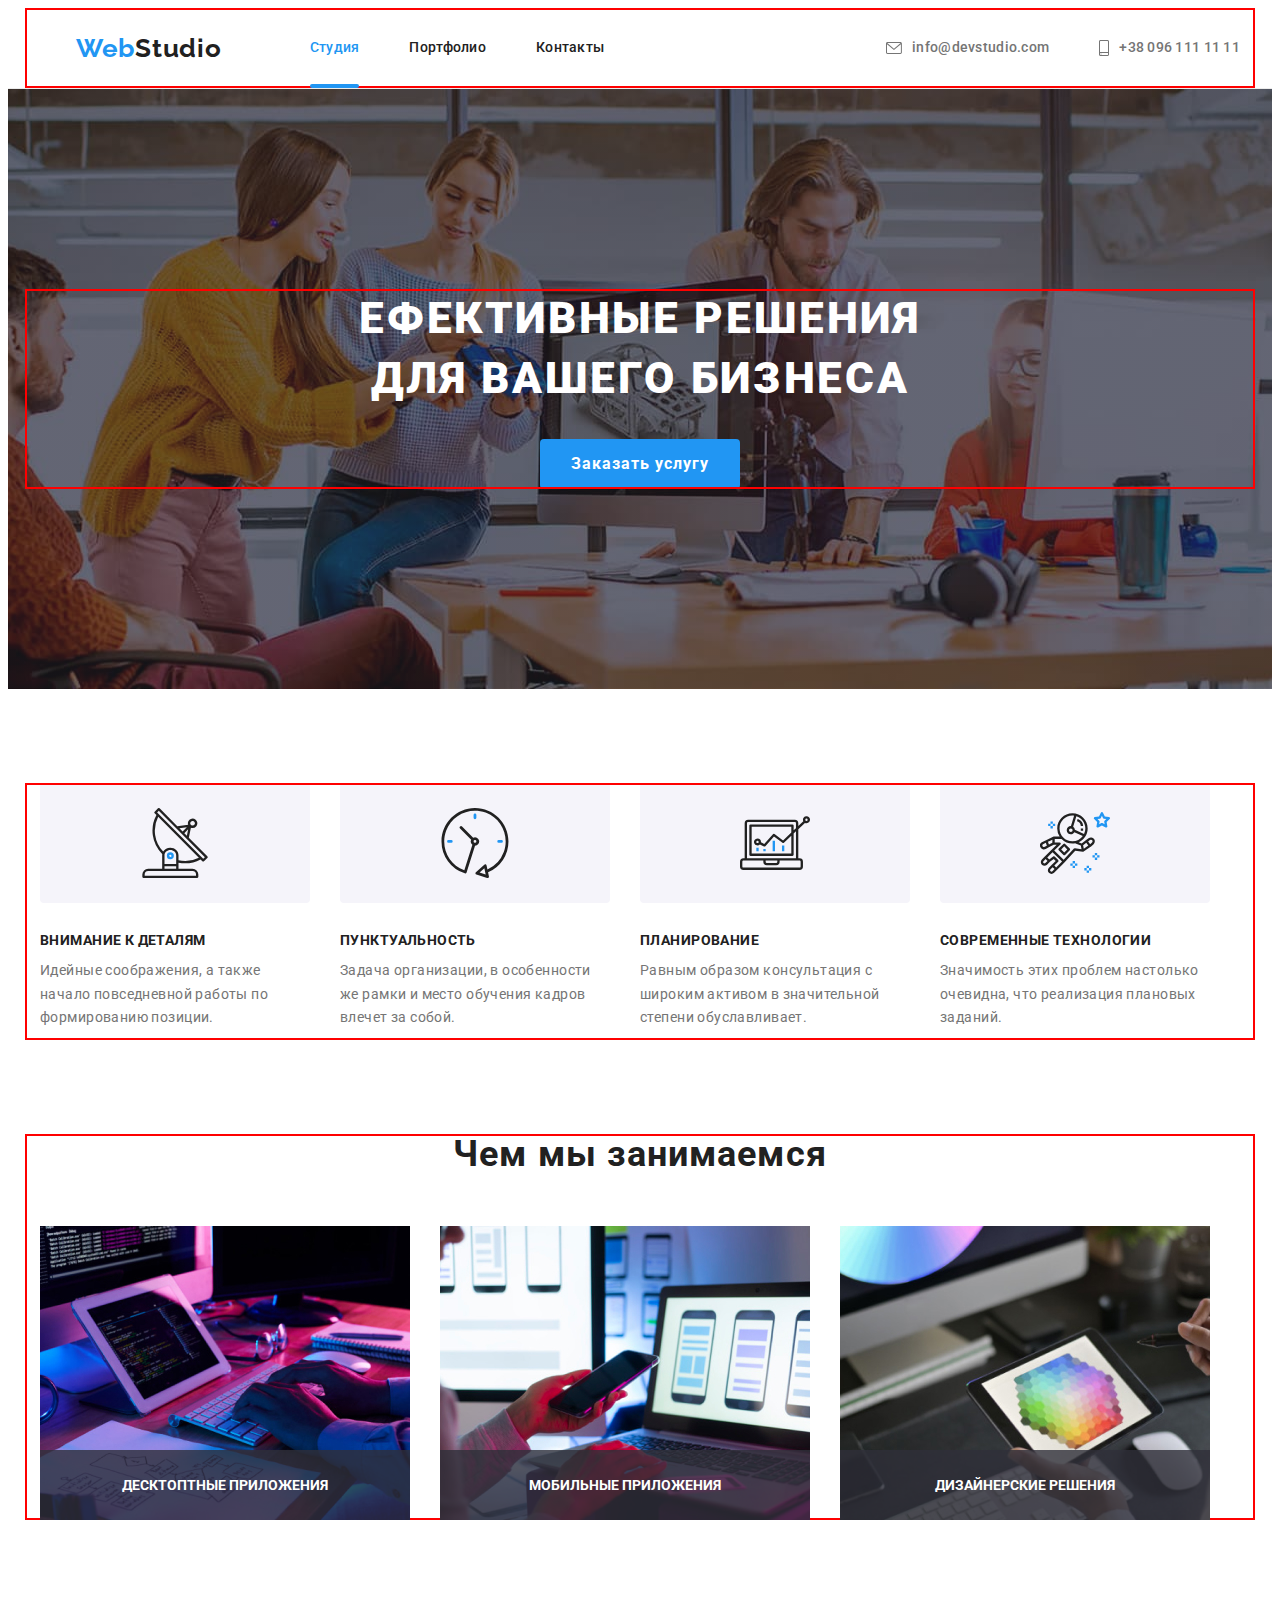
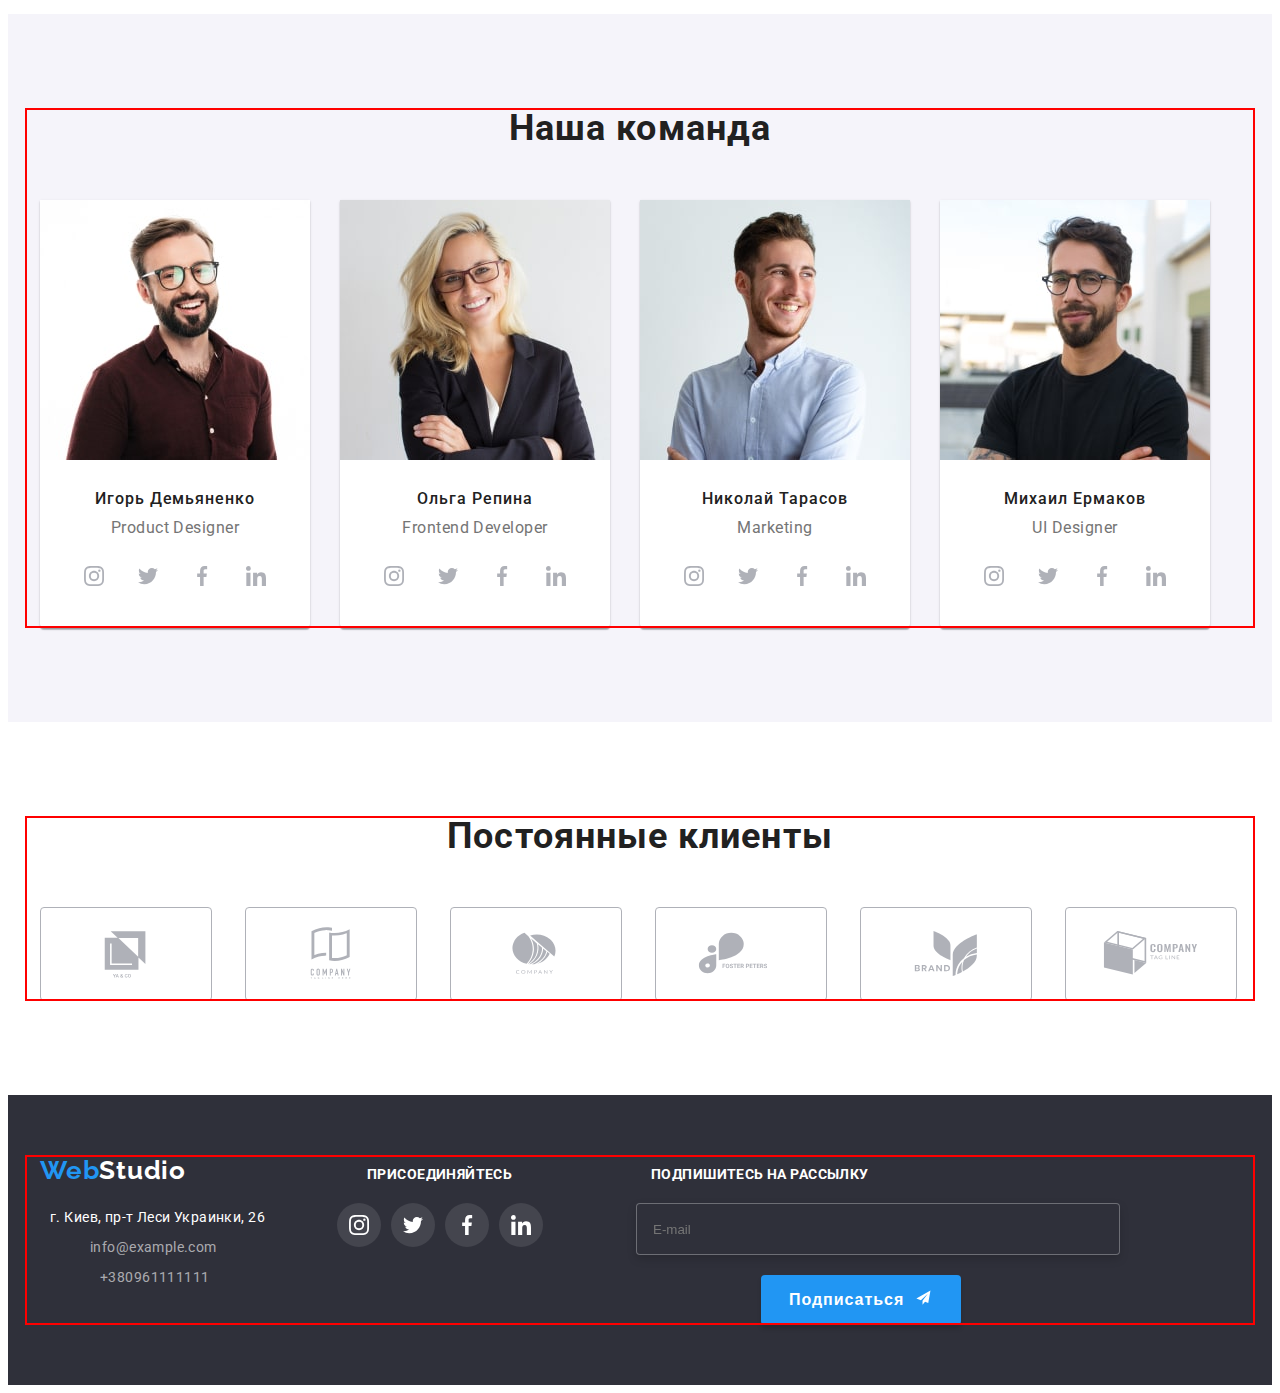
==== commit 8b3fff44: "qwerty" ====
--- a/index.html
+++ b/index.html
@@ -175,36 +175,90 @@
           <h2 class="work-title">Чем мы занимаемся</h2>
           <ul class="work-list list">
             <li class="work-list__projects">
-              <img
-                src="./images/image1.jpg"
-                width="370"
-                height="294"
-                alt="печатаем"
-              />
+              <picture>
+                <!-- Зображення для десктопа -->
+                <source
+                  media="(min-width: 1280px)"
+                  srcset="./images/work/work1-x1.jpg 1x, ./images/work/work1-x2.jpg 2x"
+                />
+                <!-- Зображення для планшета -->
+                <source
+                  media="(min-width: 768px)"
+                  srcset="./images/work/work1-x1.jpg 1x, ./images/work/work1-x2.jpg 2x"
+                />
+                <!-- Зображення для мобільних девайсів -->
+                <source
+                  media="(max-width: 767px)"
+                  srcset="./images/work/work1-x1.jpg 1x, ./images/work/work1-x2.jpg 2x"
+                />
+                <img
+                  class="team-image"
+                  src="./images/image1.jpg"
+                  alt="CEO & Co-Founder of the company"
+                  loading="lazy"
+                />
+              </picture>
+
               <div class="thumb">
                 <p class="add-text">ДЕСКТОПТНЫЕ ПРИЛОЖЕНИЯ</p>
               </div>
             </li>
 
             <li class="work-list__projects">
-              <img
-                src="./images/image2.jpg"
-                width="370"
-                height="294"
-                alt="держим телефон"
-              />
+              <picture>
+                <!-- Зображення для десктопа -->
+                <source
+                  media="(min-width: 1280px)"
+                  srcset="./images/work/work2-x1.jpg 1x, ./images/work/work2-x2.jpg 2x"
+                />
+                <!-- Зображення для планшета -->
+                <source
+                  media="(min-width: 768px)"
+                  srcset="./images/work/work2-x1.jpg 1x, ./images/work/work2-x2.jpg 2x"
+                />
+                <!-- Зображення для мобільних девайсів -->
+                <source
+                  media="(max-width: 767px)"
+                  srcset="./images/work/work2-x1.jpg 1x, ./images/work/work2-x2.jpg 2x"
+                />
+                <img
+                  class="team-image"
+                  src="./images/image2.jpg"
+                  alt="CEO & Co-Founder of the company"
+                  loading="lazy"
+                />
+              </picture>
+ 
               <div class="thumb">
                 <p class="add-text">МОБИЛЬНЫЕ ПРИЛОЖЕНИЯ</p>
               </div>
             </li>
 
             <li class="work-list__projects">
-              <img
-                src="./images/image3.jpg"
-                width="370"
-                height="294"
-                alt="держим планшет"
-              />
+              <picture>
+                <!-- Зображення для десктопа -->
+                <source
+                  media="(min-width: 1280px)"
+                  srcset="./images/work/work3-x1.jpg 1x, ./images/work/work3-x2.jpg 2x"
+                />
+                <!-- Зображення для планшета -->
+                <source
+                  media="(min-width: 768px)"
+                  srcset="./images/work/work3-x1.jpg 1x, ./images/work/work3-x2.jpg 2x"
+                />
+                <!-- Зображення для мобільних девайсів -->
+                <source
+                  media="(max-width: 767px)"
+                  srcset="./images/work/work1-x3.jpg 1x, ./images/work/work3-x2.jpg 2x"
+                />
+                <img
+                  class="team-image"
+                  src="./images/image3.jpg"
+                  alt="CEO & Co-Founder of the company"
+                  loading="lazy"
+                />
+              </picture>
+ 
               <div class="thumb">
                 <p class="add-text">ДИЗАЙНЕРСКИЕ РЕШЕНИЯ</p>
               </div>
@@ -221,12 +275,30 @@
             <li class="workers__element">
               <article class="workers__card-workers">
                 <div class="photo">
-                  <img
-                    src="./images/product_designer.jpg"
-                    width="270"
-                    height="260"
-                    alt="product designer"
-                  />
+                  <picture>
+                    <!-- Зображення для десктопа -->
+                    <source
+                      media="(min-width: 1280px)"
+                      srcset="./images/team/team-desktop1-x1.jpg 1x, ./images/team/team-desktop1-x2.jpg 2x"
+                    />
+                    <!-- Зображення для планшета -->
+                    <source
+                      media="(min-width: 768px)"
+                      srcset="./images/team/team-tablet1-x1.jpg 1x, ./images/team/team-tablet1-x2.jpg 2x"
+                    />
+                    <!-- Зображення для мобільних девайсів -->
+                    <source
+                      media="(max-width: 767px)"
+                      srcset="./images/team/team-mob1-x1.jpg 1x, ./images/team/team-mob1-x2.jpg 2x"
+                    />
+                    <img
+                      class="team-image"
+                      src="./images/product_designer.jpg"
+                      alt="CEO & Co-Founder of the company"
+                      loading="lazy"
+                    />
+                  </picture>
+         
                 </div>
 
                 <h2 class="specifics-title-team">Игорь Демьяненко</h2>
@@ -275,12 +347,30 @@
             <li class="workers__element">
               <article class="workers__card-workers">
                 <div class="photo">
-                  <img
-                    src="./images/Frontend_Developer.jpg"
-                    width="270"
-                    height="260"
-                    alt="Frontend Developer"
-                  />
+                  <picture>
+                    <!-- Зображення для десктопа -->
+                    <source
+                      media="(min-width: 1280px)"
+                      srcset="./images/team/team-desktop2-x1.jpg 1x, ./images/team/team-desktop2-x2.jpg 2x"
+                    />
+                    <!-- Зображення для планшета -->
+                    <source
+                      media="(min-width: 768px)"
+                      srcset="./images/team/team-tablet2-x1.jpg 1x, ./images/team/team-tablet2-x2.jpg 2x"
+                    />
+                    <!-- Зображення для мобільних девайсів -->
+                    <source
+                      media="(max-width: 767px)"
+                      srcset="./images/team/team-mob2-x1.jpg 1x, ./images/team/team-mob2-x2.jpg 2x"
+                    />
+                    <img
+                      class="team-image"
+                      src="./images/Frontend_Developer.jpg"
+                      alt="CEO & Co-Founder of the company"
+                      loading="lazy"
+                    />
+                  </picture>
+
                 </div>
 
                 <h2 class="specifics-title-team">Ольга Репина</h2>
@@ -330,12 +420,30 @@
             <li class="workers__element">
               <article class="workers__card-workers">
                 <div class="photo">
-                  <img
-                    src="./images/Marketing.jpg"
-                    width="270"
-                    height="260"
-                    alt="Marketing"
-                  />
+                  <picture>
+                    <!-- Зображення для десктопа -->
+                    <source
+                      media="(min-width: 1280px)"
+                      srcset="./images/team/team-desktop3-x1.jpg 1x, ./images/team/team-desktop3-x2.jpg 2x"
+                    />
+                    <!-- Зображення для планшета -->
+                    <source
+                      media="(min-width: 768px)"
+                      srcset="./images/team/team-tablet3-x1.jpg 1x, ./images/team/team-tablet3-x2.jpg 2x"
+                    />
+                    <!-- Зображення для мобільних девайсів -->
+                    <source
+                      media="(max-width: 767px)"
+                      srcset="./images/team/team-mob3-x1.jpg 1x, ./images/team/team-mob3-x2.jpg 2x"
+                    />
+                    <img
+                      class="team-image"
+                      src="./images/Marketing.jpg"
+                      alt="CEO & Co-Founder of the company"
+                      loading="lazy"
+                    />
+                  </picture>
+
                 </div>
 
                 <h2 class="specifics-title-team">Николай Тарасов</h2>
@@ -385,12 +493,30 @@
             <li class="workers__element">
               <article class="workers__card-workers">
                 <div class="photo">
-                  <img
-                    src="./images/UI_Designer.jpg"
-                    width="270"
-                    height="260"
-                    alt="UI Designer"
-                  />
+                  <picture>
+                    <!-- Зображення для десктопа -->
+                    <source
+                      media="(min-width: 1280px)"
+                      srcset="./images/team/team-desktop4-x1.jpg 1x, ./images/team/team-desktop4-x2.jpg 2x"
+                    />
+                    <!-- Зображення для планшета -->
+                    <source
+                      media="(min-width: 768px)"
+                      srcset="./images/team/team-tablet4-x1.jpg 1x, ./images/team/team-tablet4-x2.jpg 2x"
+                    />
+                    <!-- Зображення для мобільних девайсів -->
+                    <source
+                      media="(max-width: 767px)"
+                      srcset="./images/team/team-mob4-x1.jpg 1x, ./images/team/team-mob4-x2.jpg 2x"
+                    />
+                    <img
+                      class="team-image"
+                      src="./images/UI_Designer.jpg"
+                      alt="CEO & Co-Founder of the company"
+                      loading="lazy"
+                    />
+                  </picture>     
+              
                 </div>
 
                 <h2 class="specifics-title-team">Михаил Ермаков</h2>
--- a/css/main.min.css
+++ b/css/main.min.css
@@ -1 +1 @@
-:root{--first-text-color: #212121;--secondary-text-color: #757575;--white-text-color: #ffffff;--blue-text-color: #2196f3;--items: 1;--indent: 30px}.visuality-hiden{position:absolute;white-space:nowrap;width:1px;height:1px;overflow:hidden;border:0;padding:0;clip:rect(0 0 0 0);clip-path:inset(50%);margin:-1px}.btn-header{position:absolute;width:1px;height:1px;margin:-1px;border:0;padding:0;white-space:nowrap;clip-path:inset(100%);clip:rect(0 0 0 0);overflow:hidden}h1,h2,h3,h4,h5,h6,p{margin:0}.link{text-decoration:none}.list{padding:0;margin:0;list-style:none}img{display:block;width:100%;height:auto}.container{margin-left:auto;margin-right:auto;padding-left:15px;padding-right:15px;outline:2px solid red;outline-offset:-2px}@media screen and (min-width: 480px){.container{width:480px}}@media screen and (min-width: 768px){.container{width:768px}}@media screen and (min-width: 1200px){.container{width:1200px}}@media screen and (max-width: 1199px){.section.container{display:none}}.page-body{background-color:var(--white-text-color);font-family:"Roboto";color:var(--first-text-color)}.page-body.no-scroll{overflow:hidden}.section{padding-bottom:94px;padding-top:94px}@media screen and (max-width: 1199px){.section{padding-bottom:60px;padding-top:60px}}.buttons{background-color:var(--blue-text-color);font-family:"Roboto";font-weight:700;font-size:16px;line-height:1.87;color:var(--white-text-color);cursor:pointer;align-items:center;text-align:center;letter-spacing:.06em;border:1px solid rgba(0,0,0,0);border-radius:4px;min-width:200px;height:50px;display:block;margin:0 auto}.buttons:hover,.buttons:focus{background-color:#188ce8;color:#fff;transition:drop-shadow(0px 4px 4px rgba(0, 0, 0, 0.25));transition:color 250ms cubic-bezier(0.4, 0, 0.2, 1)}.filters-button{margin-bottom:50px;display:flex;flex-wrap:wrap;gap:8px}@media screen and (min-width: 768px){.filters-button{justify-content:center}}.filters{font-weight:500;font-size:16px;line-height:1.62;display:inline-block;border-radius:4px;padding:6px 22px;cursor:pointer;letter-spacing:.03em;background-color:#f5f4fa;border:1px solid rgba(0,0,0,0);transition:color 250ms cubic-bezier(0.4, 0, 0.2, 1);background-color:250ms cubic-bezier(0.4, 0, 0.2, 1)}.filters:hover,.filters:focus{background-color:#2196f3;color:#fff}.filters.active{background-color:#2196f3;color:#fff}.send-button{display:inline-flex;align-items:center;width:200px;height:50px;margin-left:12px;padding:10px 28px;cursor:pointer;font-weight:700;font-size:16px;line-height:1.87;letter-spacing:.06em;color:#fff;background-color:#2196f3;box-shadow:0px 4px 4px rgba(0,0,0,.15);border-radius:4px;border:rgba(0,0,0,0)}@media screen and (max-width: 768px){.send-button{margin-left:125px}}.icon-send{margin-left:10px;fill:#fff}.site-nav__logo{font-family:"Raleway";font-weight:700;font-size:26px;line-height:1.19em;letter-spacing:.03em;color:var(--blue-text-color);text-decoration:none;padding-top:16px;padding-bottom:16px}@media screen and (max-width: 1199px){.div-logo{display:flex;justify-content:center}}.page-footer__logo{font-family:"Raleway";font-weight:700;font-size:26px;line-height:1.19em;letter-spacing:.03em;color:var(--blue-text-color);text-decoration:none}.site-nav__blue{color:var(--blue-text-color)}.site-nav__black{color:var(--first-text-color)}.page-footer__white{color:var(--white-text-color)}.page-footer__blue{color:var(--blue-text-color)}.social-links{list-style:none;text-decoration:none;display:flex;padding:0%;justify-content:center}.item-icon{margin-right:10px;list-style:none}.icons{width:44px;height:44px;background-color:#fff;border-radius:50%;display:flex;align-items:center;justify-content:center;color:#afb1b8;transition:color 250ms cubic-bezier(0.4, 0, 0.2, 1),background-color 250ms cubic-bezier(0.4, 0, 0.2, 1)}.icons:hover,.icons:focus{background-color:#2196f3;color:#fff}.social-icon{width:20px;height:20px;fill:currentColor}.footer-soc-links{display:flex;justify-content:center}@media screen and (max-width: 1199px){.footer-soc-links{justify-content:center}}.footer-item-icons:not(:last-child){margin-right:10px}.footer-item-icons{border-radius:50%}.footer-icons{width:44px;height:44px;background-color:rgba(255,255,255,.1);border-radius:50%;display:flex;align-items:center;justify-content:center;transition:color 250ms cubic-bezier(0.4, 0, 0.2, 1),background-color 250ms cubic-bezier(0.4, 0, 0.2, 1)}.footer-icons:hover,.footer-icons:focus{background-color:#2196f3}.footer-soc-icon{width:20px;height:20px;fill:#fff}.svg-container{fill:currentColor;margin-right:10px}.client-logos{display:flex;justify-content:center;margin-left:auto;margin-right:auto;margin-top:50px;padding:0}@media screen and (min-width: 480px){.client-logos{margin-bottom:0;flex-wrap:wrap}}@media screen and (min-width: 768px){.client-logos{flex-wrap:wrap}}@media screen and (max-width: 1199px){.client-logos{gap:30px}}@media screen and (min-width: 1200px){.client-logos{list-style:none;margin-right:-30px}}@media screen and (min-width: 320px){.clients-box{list-style:none}}@media screen and (min-width: 1200px){.clients-box{width:1200px;flex-basis:calc(16.6666666667% - 30px);margin-right:30px}}.clients-logo:hover{border:1px solid #2196f3;color:#2196f3}.clients-logo:focus{border:1px solid #2196f3}.clients-logo{width:210px;height:92px;color:#afb1b8;border:1px solid #afb1b8;background-color:#fff;display:flex;align-items:center;justify-content:center;border-radius:4px;transition:color 250ms cubic-bezier(0.4, 0, 0.2, 1),border-color 250ms cubic-bezier(0.4, 0, 0.2, 1)}@media screen and (min-width: 1200px){.clients-logo{width:170px}}.clients-icons{fill:currentColor}.clients-logo:hover .clients-icons{fill:#2196f3}.clients-logo:focus .clients-icons{fill:#2196f3}.client-header{font-weight:700;font-size:36px;line-height:1.16;text-align:center;letter-spacing:.03em;color:#212121}.footer-title-send{margin-bottom:20px;font-weight:700;font-size:14px;line-height:1.14;letter-spacing:.03em;text-transform:uppercase}@media screen and (max-width: 1199px){.footer-title-send{display:flex;justify-content:center}}.modal-title{font-weight:700;font-size:20px;line-height:1.15;text-align:center;letter-spacing:.03em;margin-bottom:12px}.title{font-weight:900;font-size:44px;line-height:1.36;text-align:center;letter-spacing:.06em;text-transform:uppercase;margin-bottom:30px;color:var(--white-text-color)}@media screen and (max-width: 1199px){.title{font-size:26px}}.specifics-title{font-weight:700;font-size:14px;line-height:1.14;margin-bottom:10px;letter-spacing:.03em;color:var(--first-text-color)}@media screen and (max-width: 767px){.specifics-title{text-align:center}}.work-title{font-weight:700;font-size:36px;line-height:1.16;text-align:center;letter-spacing:.03em;margin-bottom:50px;color:var(--first-text-color)}@media screen and (max-width: 1199px){.work-title{display:none}}.work-title-command{font-weight:700;font-size:36px;line-height:1.16;text-align:center;letter-spacing:.03em;margin-bottom:50px}.specifics-title-team{font-weight:500;font-size:16px;line-height:1.18;margin-top:30px;margin-bottom:10px;text-align:center;letter-spacing:.06em;color:var(--first-text-color)}.footer-title{font-weight:700;font-size:14px;line-height:1.14;letter-spacing:.03em;color:#fff;margin-bottom:20px}.cards-title{font-weight:700;font-size:18px;line-height:2;letter-spacing:.03em;margin-bottom:4px;color:var(--first-text-color)}.card{justify-content:center;padding-top:94px}.cards{display:block}.cards:hover{box-shadow:0px 1px 1px rgba(0,0,0,.12),0px 4px 4px rgba(0,0,0,.06),1px 4px 6px rgba(0,0,0,.16)}.cards-border{position:relative;overflow:hidden}.cards:hover .open-text{transform:translateY(0%)}.card-content{padding:20px 24px;border:1px solid #eee;border-top:none}.cards-text{font-weight:400;font-size:16px;line-height:1.87;letter-spacing:.03em;margin:0;color:var(--secondary-text-color)}.workers__card-workers{background-color:#fff;box-shadow:0px 1px 3px rgba(0,0,0,.12),0px 1px 1px rgba(0,0,0,.14),0px 2px 1px rgba(0,0,0,.2);padding-bottom:30px;border-radius:0px 0px 4px 4px}.open-text{position:absolute;top:0;background-color:rgba(33,150,243,.9);color:#fff;font-weight:400;font-size:18px;line-height:1.55;padding:63px 24px;height:101%;transform:translateY(100%);transition:transform 250ms cubic-bezier(0.4, 0, 0.2, 1)}.specifics-projects{display:flex;flex-wrap:wrap;gap:var(--indent)}@media screen and (min-width: 768px){.specifics-projects{--items: 2}}@media screen and (min-width: 1200px){.specifics-projects{--items: 3}}.specifics-projects__item{width:calc((100% - var(--indent)*(var(--items) - 1))/var(--items))}.specifics-team{font-weight:400;font-size:16px;line-height:1.18;text-align:center;margin-bottom:16px;letter-spacing:.03em;color:#757575}.workers{display:flex;gap:30px;flex-wrap:wrap;align-items:center}@media screen and (min-width: 768px){.workers__element{width:354px}}@media screen and (min-width: 1200px){.workers__element{width:270px}}.work-list{display:flex;gap:30px}.work-list__projects{width:370px;position:relative}@media screen and (max-width: 1199px){.work-list__projects{display:none}}.thumb{position:absolute;bottom:0;left:0;width:370px;height:70px;background-color:rgba(47,48,58,.8);display:flex;justify-content:center;align-items:center}.add-text{display:flex;justify-content:center;align-items:center;color:#fff;font-weight:700;font-size:14px;line-height:1.17;align-self:center}.worker-container{background-color:#f5f4fa;padding-top:60px;padding-bottom:60px}@media screen and (min-width: 1200px){.worker-container{padding-top:94px;padding-bottom:94px}}.specifics{font-weight:400;font-size:14px;line-height:1.71;letter-spacing:.03em;color:var(--secondary-text-color)}@media screen and (max-width: 767px){.specifics{margin-bottom:30px}}@media screen and (min-width: 768px){.specifics{margin-bottom:10px}}.general-list__spec-icon{height:120px;background-color:#f5f4fa;border-radius:4px;margin-bottom:30px;display:flex;align-items:center;justify-content:center}@media screen and (min-width: 480px){.general-list__spec-icon{width:450px}}@media screen and (min-width: 768px){.general-list__spec-icon{width:450px}}@media screen and (min-width: 768px){.general-list__spec-icon{width:354px}}.general-list__icon-box{width:70px;height:70px}@media screen and (min-width: 768px){.general-list{display:flex;flex-wrap:wrap;gap:30px}}@media screen and (min-width: 480px){.general-list__item{max-width:450px}}@media screen and (min-width: 768px){.general-list__item{max-width:354px}}@media screen and (min-width: 1200px){.general-list__item{max-width:calc(25% - 30px)}}.name-thumb{display:block;margin-bottom:4px;font-weight:400;font-size:12px;line-height:1.16;letter-spacing:.01em;color:#757575}.name-thumb:focus{border-color:#2196f3}.stroke-thumb{margin-bottom:10px}.stroke-name-thumb{position:relative;display:block}.stroke-name{padding-left:42px;outline:none;width:100%;height:40px;left:576px;top:314px;border:1px solid rgba(33,33,33,.2);border-radius:4px;background-color:rgba(0,0,0,0);outline:rgba(0,0,0,0)}.stroke-name-text{padding:12px;width:100%;height:120px;border:1px solid rgba(33,33,33,.2);border-radius:4px;background-color:rgba(0,0,0,0);outline:rgba(0,0,0,0);resize:none}.stroke-name-text:hover{border-color:#2196f3}.stroke-name-text:focus{border-color:#2196f3}.stroke-name:hover{border-color:#2196f3}.stroke-name:focus{border-color:#2196f3}.name-icon{left:12px;position:absolute;top:50%;transform:translateY(-50%)}.stroke-name:hover+.name-icon{fill:#2196f3}.stroke-name:focus+.name-icon{fill:#2196f3;border-color:#2196f3}textarea{width:448px;height:120px;font-weight:400;font-size:12px;line-height:1.16;letter-spacing:.01em;color:rgba(117,117,117,.5)}.rules{font-weight:400;font-size:14px;line-height:1.71;letter-spacing:.03em;margin-left:5px;color:#2196f3}.input-check:checked+.check-text span{background-color:#2196f3;border:none}.input-check:checked+.check-text .check-icon{fill:var(--white-text-color)}.check-text{display:flex;justify-content:center;align-items:center;margin-top:20px;font-weight:400;font-size:14px;line-height:1.71;letter-spacing:.03em}.check-text span{width:16px;height:15px;border:1px solid #757575;border-radius:2px;margin-right:7px;display:flex;align-items:center;justify-content:center}.check-icon{fill:rgba(0,0,0,0)}.text-span{font-weight:400;font-size:14px;line-height:1.71;letter-spacing:.03em;color:#757575}.modal-button-input{display:block;width:200px;height:50px;color:#fff;background-color:#2196f3;margin-top:30px;margin-left:auto;margin-right:auto;box-shadow:0px 4px 4px rgba(0,0,0,.15);border-radius:4px;border:1px solid rgba(0,0,0,0);cursor:pointer;font-weight:700;font-size:16px;line-height:1.87;align-items:center;text-align:center}.backdrop{position:fixed;top:0;left:0;width:100%;height:100%;background:rgba(0,0,0,.2);transition:opacity 250ms cubic-bezier(0.4, 0, 0.2, 1)}.backdrop.is-hidden{opacity:0;pointer-events:none}.backdrop.is-hidden .modal{transform:translate(0%, -50%) rotate(0)}.modal{width:528px;padding:40px;background-color:#fff;position:absolute;top:50%;left:50%;transform:translate(-50%, -50%) rotate(360deg);background-color:#fff;box-shadow:0px 1px 3px rgba(0,0,0,.12),0px 1px 1px rgba(0,0,0,.14),0px 2px 1px rgba(0,0,0,.2);border-radius:4px;transition:transform 250ms cubic-bezier(0.4, 0, 0.2, 1)}.modal-close-button{position:absolute;top:8px;right:8px;width:30px;height:30px;border-radius:50%;background-color:#fff;border:1px solid rgba(0,0,0,.1);cursor:pointer;display:flex;align-items:center;justify-content:center}.modal-close-button::after{content:"";position:absolute;left:0;bottom:0;display:block;width:521px;height:581px;transform:scaleX(0);transition:color 250ms cubic-bezier(0.4, 0, 0.2, 1),fill 250ms cubic-bezier(0.4, 0, 0.2, 1)}.modal-close-button:hover::after{transform:scaleX(1)}.icon-close{width:18px;height:18px;fill:#212121}.modal-close-button:hover .icon-close{fill:#2196f3}.modal-close-button:focus .icon-close{fill:#2196f3}.email-input{flex-direction:column}@media screen and (min-width: 768px){.email-input{justify-content:center}}@media screen and (min-width: 1200px){.email-input{margin-left:93px}}.input-text{width:358px;height:50px;color:rgba(255,255,255,.6);background-color:#2f303a;border:1px solid rgba(255,255,255,.3);filter:drop-shadow(0px 4px 4px rgba(0, 0, 0, 0.15));border-radius:4px;padding:0 16px;outline:rgba(0,0,0,0)}@media screen and (max-width: 1199px){.input-text{width:450px;margin-bottom:20px}}.mobile-form{display:flex;flex-wrap:wrap;justify-content:center}@media screen and (min-width: 768px){.mobile-form{flex-direction:column}}.page-footer{padding-top:60px;padding-bottom:60px;background-color:#2f303a;color:var(--white-text-color)}.logo-footer{font-family:"Raleway";font-weight:700;font-size:26px;line-height:1.19em;letter-spacing:.03em;display:block;justify-content:flex-start;color:var(--blue-text-color);text-decoration:none;margin-bottom:20px}.text-address{width:227px;font-style:normal;display:block;color:var(--white-text-color);margin-top:20px}@media screen and (max-width: 1199px){.text-address{display:block}}.address{font-family:"Roboto";font-weight:400;font-size:14px;line-height:1.71;letter-spacing:.03em;margin:0;width:231px;height:21px;color:#fff}@media screen and (max-width: 1199px){.address{justify-content:center}}.text-email{display:block;font-weight:400;font-size:14px;line-height:1.71;letter-spacing:.03em;text-decoration:none;margin-bottom:9px;margin-top:9px;width:231px;height:21px;color:rgba(255,255,255,.6);transition:color 250ms cubic-bezier(0.4, 0, 0.2, 1)}.text-email{color:rgba(255,255,255,.6)}.text-email:hover,.text-email:focus{color:#2196f3}.text-telephone{display:block;font-weight:400;font-size:14px;line-height:1.71;letter-spacing:.03em;text-decoration:none;width:231px;height:21px;color:rgba(255,255,255,.6)}.text-telephone:hover,.text-telephone:focus{color:#2196f3;transition:color 250ms cubic-bezier(0.4, 0, 0.2, 1)}.footer-container{display:flex;flex-wrap:wrap}@media screen and (min-width: 480px){.footer-container{justify-content:space-around}}@media screen and (min-width: 1200px){.footer-container{justify-content:flex-start;align-items:baseline}}.flex-container{display:flex}.join{margin-left:70px}@media screen and (max-width: 1199px){.join{margin-bottom:60px}}.menu-burger{display:inline-flex;align-items:center;justify-content:center;width:40px;height:40px;background-color:rgba(0,0,0,0);border:none}@media screen and (min-width: 768px){.menu-burger{display:none}}.menu-burger.js-close-menu{position:absolute;top:10px;right:15px}.mobile-menu{display:flex;flex-direction:column;position:fixed;top:0;left:0;background-color:#fff;width:100%;height:100%;padding:48px 40px;transform:translateX(100%);transition:transform 500ms}.mobile-menu.is-open{transform:translateX(0)}.mobile-menu-nav{margin-bottom:auto}.mobile-menu-nav-item{margin-bottom:32px}.mobile-menu-nav-link{font-weight:500;font-size:40px;line-height:1.175;letter-spacing:.02em;color:#212121}.mobile-menu-nav-link.current{color:#2196f3}.mobile-menu-contacts{margin-bottom:64px}.mobile-menu-contacts-item{margin-bottom:32px}.mobile-menu-contacts-link{font-weight:500;font-size:24px;line-height:1.1666666667;letter-spacing:.02em;color:#757575}.mobile-menu-contacts-link.current{color:#2196f3}@media screen and (min-width: 480px){.mobile-menu-contacts-link.current{font-size:34px}}.mobile-menu-social{display:flex;flex-wrap:wrap;gap:10px}.mobile-menu-social-link{font-weight:500;font-size:18px;line-height:1.2222222222;letter-spacing:.02em;color:#2196f3;border-right:1px solid rgba(33,33,33,.2);padding-right:10px}.line{border-bottom:1px solid #ececec}.page-header{background-color:var(--white-text-color)}@media screen and (min-width: 768px){.header-container{display:flex;align-items:center;justify-content:space-between}}.site-nav{display:flex;align-items:center}@media screen and (max-width: 480px){.site-nav{margin:0}}@media screen and (max-width: 767px){.site-nav{align-items:center;display:flex;justify-content:space-between}}@media screen and (min-width: 768px){.site-nav{width:768px}}@media screen and (min-width: 1200px){.site-nav{width:1200px;display:flex;justify-content:center;align-items:center}}.nav-list{margin-left:93px;display:flex}@media screen and (max-width: 767px){.nav-list{display:none}}@media screen and (min-width: 768px){.nav-list{margin-left:88px}}.nav-list__navigation:not(:last-child){margin-right:50px}.nav-list__link{font-family:"Roboto";font-weight:500;font-size:14px;line-height:1.14;letter-spacing:.02em;padding:32px 0;display:block;position:relative;color:var(--first-text-color);transition:color 250ms cubic-bezier(0.4, 0, 0.2, 1)}@media screen and (min-width: 768px){.nav-list__link{align-items:center;justify-content:flex-end}}.nav-list__link:hover,.nav-list__link:focus{color:var(--blue-text-color)}.nav-list__link.current{color:var(--blue-text-color)}.nav-list__link.current::after{content:"";position:absolute;width:100%;height:4px;left:0;bottom:0;background-color:var(--blue-text-color);display:block;border-radius:2px}@media screen and (max-width: 767px){.contacts{display:none}}@media screen and (min-width: 1200px){.contacts{width:1200px;display:flex;justify-content:flex-end;margin-left:auto;align-items:center}}.contacts__item:not(:last-child){margin-bottom:10px}@media screen and (min-width: 1200px){.contacts__item:not(:last-child){margin-right:50px;margin-bottom:0}}.contacts__link{display:flex;align-items:center;font-weight:500;font-size:12px;line-height:1.14;letter-spacing:.02em;color:#757575;transition:color 250ms cubic-bezier(0.4, 0, 0.2, 1)}.contacts__link:hover,.contacts__link:focus{color:var(--blue-text-color)}@media screen and (min-width: 1200px){.contacts__link{font-size:14px}}@media screen and (min-width: 1200px){.icon-mail{width:16px;height:12px}}@media screen and (min-width: 1200px){.icon-tel{width:10px;height:16px}}.hero{max-width:1600px;margin:0 auto;background-color:#c4c4c4;background-image:linear-gradient(rgba(47, 48, 58, 0.4), rgba(47, 48, 58, 0.4)),url(../images/Img-backround-hero.jpg);padding-bottom:118px;padding-top:118px;background-position:center}@media screen and (min-width: 480px){.hero .hero{background-position:center}}@media screen and (min-width: 1200px){.hero{padding-bottom:200px;padding-top:200px}}.work-section{padding-top:0}@media screen and (max-width: 1199px){.work-section{display:none}}/*# sourceMappingURL=main.min.css.map */+:root{--first-text-color: #212121;--secondary-text-color: #757575;--white-text-color: #ffffff;--blue-text-color: #2196f3;--items: 1;--indent: 30px}.visuality-hiden{position:absolute;white-space:nowrap;width:1px;height:1px;overflow:hidden;border:0;padding:0;clip:rect(0 0 0 0);clip-path:inset(50%);margin:-1px}.btn-header{position:absolute;width:1px;height:1px;margin:-1px;border:0;padding:0;white-space:nowrap;clip-path:inset(100%);clip:rect(0 0 0 0);overflow:hidden}h1,h2,h3,h4,h5,h6,p{margin:0}.link{text-decoration:none}.list{padding:0;margin:0;list-style:none}img{display:block;width:100%;height:auto}.container{margin-left:auto;margin-right:auto;padding-left:15px;padding-right:15px;outline:2px solid red;outline-offset:-2px}@media screen and (min-width: 480px){.container{width:480px}}@media screen and (min-width: 768px){.container{width:768px}}@media screen and (min-width: 1200px){.container{width:1200px}}@media screen and (max-width: 1199px){.section.container{display:none}}.page-body{background-color:var(--white-text-color);font-family:"Roboto";color:var(--first-text-color)}.page-body.no-scroll{overflow:hidden}.section{padding-bottom:94px;padding-top:94px}@media screen and (max-width: 1199px){.section{padding-bottom:60px;padding-top:60px}}.buttons{background-color:var(--blue-text-color);font-family:"Roboto";font-weight:700;font-size:16px;line-height:1.87;color:var(--white-text-color);cursor:pointer;align-items:center;text-align:center;letter-spacing:.06em;border:1px solid rgba(0,0,0,0);border-radius:4px;min-width:200px;height:50px;display:block;margin:0 auto}.buttons:hover,.buttons:focus{background-color:#188ce8;color:#fff;transition:drop-shadow(0px 4px 4px rgba(0, 0, 0, 0.25));transition:color 250ms cubic-bezier(0.4, 0, 0.2, 1)}.filters-button{margin-bottom:50px;display:flex;flex-wrap:wrap;gap:8px}@media screen and (min-width: 768px){.filters-button{justify-content:center}}.filters{font-weight:500;font-size:16px;line-height:1.62;display:inline-block;border-radius:4px;padding:6px 22px;cursor:pointer;letter-spacing:.03em;background-color:#f5f4fa;border:1px solid rgba(0,0,0,0);transition:color 250ms cubic-bezier(0.4, 0, 0.2, 1);background-color:250ms cubic-bezier(0.4, 0, 0.2, 1)}.filters:hover,.filters:focus{background-color:#2196f3;color:#fff}.filters.active{background-color:#2196f3;color:#fff}.send-button{display:inline-flex;align-items:center;width:200px;height:50px;margin-left:12px;padding:10px 28px;cursor:pointer;font-weight:700;font-size:16px;line-height:1.87;letter-spacing:.06em;color:#fff;background-color:#2196f3;box-shadow:0px 4px 4px rgba(0,0,0,.15);border-radius:4px;border:rgba(0,0,0,0)}@media screen and (min-width: 480px){.send-button{margin-left:12px}}@media screen and (min-width: 768px){.send-button{margin-left:125px}}.icon-send{margin-left:10px;fill:#fff}.site-nav__logo{font-family:"Raleway";font-weight:700;font-size:26px;line-height:1.19em;letter-spacing:.03em;color:var(--blue-text-color);text-decoration:none;padding-top:16px;padding-bottom:16px}@media screen and (min-width: 320px){.div-logo{margin-left:50px}}@media screen and (min-width: 480px){.div-logo{margin-left:0}}@media screen and (max-width: 1199px){.div-logo{display:flex;justify-content:center}}.page-footer__logo{font-family:"Raleway";font-weight:700;font-size:26px;line-height:1.19em;letter-spacing:.03em;color:var(--blue-text-color);text-decoration:none}.site-nav__blue{color:var(--blue-text-color)}.site-nav__black{color:var(--first-text-color)}.page-footer__white{color:var(--white-text-color)}.page-footer__blue{color:var(--blue-text-color)}.social-links{list-style:none;text-decoration:none;display:flex;padding:0%;justify-content:center}.item-icon{margin-right:10px;list-style:none}.icons{width:44px;height:44px;background-color:#fff;border-radius:50%;display:flex;align-items:center;justify-content:center;color:#afb1b8;transition:color 250ms cubic-bezier(0.4, 0, 0.2, 1),background-color 250ms cubic-bezier(0.4, 0, 0.2, 1)}.icons:hover,.icons:focus{background-color:#2196f3;color:#fff}.social-icon{width:20px;height:20px;fill:currentColor}.footer-soc-links{display:flex;justify-content:center}@media screen and (max-width: 1199px){.footer-soc-links{justify-content:center}}.footer-item-icons:not(:last-child){margin-right:10px}.footer-item-icons{border-radius:50%}.footer-icons{width:44px;height:44px;background-color:rgba(255,255,255,.1);border-radius:50%;display:flex;align-items:center;justify-content:center;transition:color 250ms cubic-bezier(0.4, 0, 0.2, 1),background-color 250ms cubic-bezier(0.4, 0, 0.2, 1)}.footer-icons:hover,.footer-icons:focus{background-color:#2196f3}.footer-soc-icon{width:20px;height:20px;fill:#fff}.svg-container{fill:currentColor;margin-right:10px}.client-logos{display:flex;justify-content:center;margin-left:auto;margin-right:auto;margin-top:50px;padding:0}@media screen and (min-width: 320px){.client-logos{margin-bottom:0;flex-wrap:wrap}}@media screen and (min-width: 480px){.client-logos{margin-bottom:0;flex-wrap:wrap}}@media screen and (min-width: 768px){.client-logos{flex-wrap:wrap}}@media screen and (max-width: 1199px){.client-logos{gap:30px}}@media screen and (min-width: 1200px){.client-logos{list-style:none;margin-right:-30px}}@media screen and (min-width: 320px){.clients-box{list-style:none}}@media screen and (min-width: 1200px){.clients-box{width:1200px;flex-basis:calc(16.6666666667% - 30px);margin-right:30px}}.clients-logo:hover{border:1px solid #2196f3;color:#2196f3}.clients-logo:focus{border:1px solid #2196f3}.clients-logo{width:210px;height:92px;color:#afb1b8;border:1px solid #afb1b8;background-color:#fff;display:flex;align-items:center;justify-content:center;border-radius:4px;transition:color 250ms cubic-bezier(0.4, 0, 0.2, 1),border-color 250ms cubic-bezier(0.4, 0, 0.2, 1)}@media screen and (min-width: 1200px){.clients-logo{width:170px}}.clients-icons{fill:currentColor}.clients-logo:hover .clients-icons{fill:#2196f3}.clients-logo:focus .clients-icons{fill:#2196f3}.client-header{font-weight:700;font-size:36px;line-height:1.16;text-align:center;letter-spacing:.03em;color:#212121}.footer-title-send{margin-bottom:20px;font-weight:700;font-size:14px;line-height:1.14;letter-spacing:.03em;text-transform:uppercase}@media screen and (min-width: 320px){.footer-title-send{margin-left:10px;padding-top:60px}}@media screen and (min-width: 480px){.footer-title-send{margin-left:15px;padding-top:60px}}@media screen and (min-width: 768px){.footer-title-send{padding-top:60px}}@media screen and (max-width: 1199px){.footer-title-send{display:flex;justify-content:center}}@media screen and (min-width: 1200px){.footer-title-send{padding-top:0}}.modal-title{font-weight:700;font-size:20px;line-height:1.15;text-align:center;letter-spacing:.03em;margin-bottom:12px}.title{font-weight:900;font-size:44px;line-height:1.36;text-align:center;letter-spacing:.06em;text-transform:uppercase;margin-bottom:30px;color:var(--white-text-color)}@media screen and (max-width: 1199px){.title{font-size:26px}}.specifics-title{font-weight:700;font-size:14px;line-height:1.14;margin-bottom:10px;letter-spacing:.03em;color:var(--first-text-color)}@media screen and (max-width: 767px){.specifics-title{text-align:center}}.work-title{font-weight:700;font-size:36px;line-height:1.16;text-align:center;letter-spacing:.03em;margin-bottom:50px;color:var(--first-text-color)}@media screen and (max-width: 1199px){.work-title{display:none}}.work-title-command{font-weight:700;font-size:36px;line-height:1.16;text-align:center;letter-spacing:.03em;margin-bottom:50px}.specifics-title-team{font-weight:500;font-size:16px;line-height:1.18;margin-top:30px;margin-bottom:10px;text-align:center;letter-spacing:.06em;color:var(--first-text-color)}.footer-title{font-weight:700;font-size:14px;line-height:1.14;letter-spacing:.03em;color:#fff;margin-bottom:20px}@media screen and (min-width: 320px){.footer-title{margin-left:30px}}@media screen and (min-width: 480px){.footer-title{margin-left:30px}}.cards-title{font-weight:700;font-size:18px;line-height:2;letter-spacing:.03em;margin-bottom:4px;color:var(--first-text-color)}.card{justify-content:center;padding-top:94px}.cards{display:block}.cards:hover{box-shadow:0px 1px 1px rgba(0,0,0,.12),0px 4px 4px rgba(0,0,0,.06),1px 4px 6px rgba(0,0,0,.16)}.cards-border{position:relative;overflow:hidden}.cards:hover .open-text{transform:translateY(0%)}.card-content{padding:20px 24px;border:1px solid #eee;border-top:none}.cards-text{font-weight:400;font-size:16px;line-height:1.87;letter-spacing:.03em;margin:0;color:var(--secondary-text-color)}.workers__card-workers{background-color:#fff;box-shadow:0px 1px 3px rgba(0,0,0,.12),0px 1px 1px rgba(0,0,0,.14),0px 2px 1px rgba(0,0,0,.2);padding-bottom:30px;border-radius:0px 0px 4px 4px}.open-text{position:absolute;top:0;background-color:rgba(33,150,243,.9);color:#fff;font-weight:400;font-size:18px;line-height:1.55;padding:63px 24px;height:101%;transform:translateY(100%);transition:transform 250ms cubic-bezier(0.4, 0, 0.2, 1)}.specifics-projects{display:flex;flex-wrap:wrap;gap:var(--indent)}@media screen and (min-width: 768px){.specifics-projects{--items: 2}}@media screen and (min-width: 1200px){.specifics-projects{--items: 3}}.specifics-projects__item{width:calc((100% - var(--indent)*(var(--items) - 1))/var(--items))}.specifics-team{font-weight:400;font-size:16px;line-height:1.18;text-align:center;margin-bottom:16px;letter-spacing:.03em;color:#757575}.workers{display:flex;gap:30px;flex-wrap:wrap;align-items:center}@media screen and (min-width: 768px){.workers__element{width:354px}}@media screen and (min-width: 1200px){.workers__element{width:270px}}.work-list{display:flex;gap:30px}.work-list__projects{width:370px;position:relative}@media screen and (max-width: 1199px){.work-list__projects{display:none}}.thumb{position:absolute;bottom:0;left:0;width:370px;height:70px;background-color:rgba(47,48,58,.8);display:flex;justify-content:center;align-items:center}.add-text{display:flex;justify-content:center;align-items:center;color:#fff;font-weight:700;font-size:14px;line-height:1.17;align-self:center}.worker-container{background-color:#f5f4fa;padding-top:60px;padding-bottom:60px}@media screen and (min-width: 1200px){.worker-container{padding-top:94px;padding-bottom:94px}}.specifics{font-weight:400;font-size:14px;line-height:1.71;letter-spacing:.03em;color:var(--secondary-text-color)}@media screen and (max-width: 767px){.specifics{margin-bottom:30px}}@media screen and (min-width: 768px){.specifics{margin-bottom:10px}}.general-list__spec-icon{height:120px;background-color:#f5f4fa;border-radius:4px;margin-bottom:30px;display:flex;align-items:center;justify-content:center}@media screen and (min-width: 480px){.general-list__spec-icon{width:450px}}@media screen and (min-width: 768px){.general-list__spec-icon{width:354px}}@media screen and (min-width: 1200px){.general-list__spec-icon{width:270px}}.general-list__icon-box{width:70px;height:70px}@media screen and (min-width: 768px){.general-list{display:flex;flex-wrap:wrap;gap:30px}}@media screen and (min-width: 480px){.general-list__item{max-width:450px}}@media screen and (min-width: 768px){.general-list__item{max-width:354px}}@media screen and (min-width: 1200px){.general-list__item{max-width:calc(25% - 30px)}}.name-thumb{display:block;margin-bottom:4px;font-weight:400;font-size:12px;line-height:1.16;letter-spacing:.01em;color:#757575}.name-thumb:focus{border-color:#2196f3}.stroke-thumb{margin-bottom:10px}.stroke-name-thumb{position:relative;display:block}.stroke-name{padding-left:42px;outline:none;width:100%;height:40px;left:576px;top:314px;border:1px solid rgba(33,33,33,.2);border-radius:4px;background-color:rgba(0,0,0,0);outline:rgba(0,0,0,0)}.stroke-name-text{padding:12px;width:100%;height:120px;border:1px solid rgba(33,33,33,.2);border-radius:4px;background-color:rgba(0,0,0,0);outline:rgba(0,0,0,0);resize:none}.stroke-name-text:hover{border-color:#2196f3}.stroke-name-text:focus{border-color:#2196f3}.stroke-name:hover{border-color:#2196f3}.stroke-name:focus{border-color:#2196f3}.name-icon{left:12px;position:absolute;top:50%;transform:translateY(-50%)}.stroke-name:hover+.name-icon{fill:#2196f3}.stroke-name:focus+.name-icon{fill:#2196f3;border-color:#2196f3}textarea{width:448px;height:120px;font-weight:400;font-size:12px;line-height:1.16;letter-spacing:.01em;color:rgba(117,117,117,.5)}.rules{font-weight:400;font-size:14px;line-height:1.71;letter-spacing:.03em;margin-left:5px;color:#2196f3}.input-check:checked+.check-text span{background-color:#2196f3;border:none}.input-check:checked+.check-text .check-icon{fill:var(--white-text-color)}.check-text{display:flex;justify-content:center;align-items:center;margin-top:20px;font-weight:400;font-size:14px;line-height:1.71;letter-spacing:.03em}.check-text span{width:16px;height:15px;border:1px solid #757575;border-radius:2px;margin-right:7px;display:flex;align-items:center;justify-content:center}.check-icon{fill:rgba(0,0,0,0)}.text-span{font-weight:400;font-size:14px;line-height:1.71;letter-spacing:.03em;color:#757575}.modal-button-input{display:block;width:200px;height:50px;color:#fff;background-color:#2196f3;margin-top:30px;margin-left:auto;margin-right:auto;box-shadow:0px 4px 4px rgba(0,0,0,.15);border-radius:4px;border:1px solid rgba(0,0,0,0);cursor:pointer;font-weight:700;font-size:16px;line-height:1.87;align-items:center;text-align:center}.backdrop{position:fixed;top:0;left:0;width:100%;height:100%;background:rgba(0,0,0,.2);transition:opacity 250ms cubic-bezier(0.4, 0, 0.2, 1)}.backdrop.is-hidden{opacity:0;pointer-events:none}.backdrop.is-hidden .modal{transform:translate(0%, -50%) rotate(0)}.modal{width:528px;padding:40px;background-color:#fff;position:absolute;top:50%;left:50%;transform:translate(-50%, -50%) rotate(360deg);background-color:#fff;box-shadow:0px 1px 3px rgba(0,0,0,.12),0px 1px 1px rgba(0,0,0,.14),0px 2px 1px rgba(0,0,0,.2);border-radius:4px;transition:transform 250ms cubic-bezier(0.4, 0, 0.2, 1)}.modal-close-button{position:absolute;top:8px;right:8px;width:30px;height:30px;border-radius:50%;background-color:#fff;border:1px solid rgba(0,0,0,.1);cursor:pointer;display:flex;align-items:center;justify-content:center}.modal-close-button::after{content:"";position:absolute;left:0;bottom:0;display:block;width:521px;height:581px;transform:scaleX(0);transition:color 250ms cubic-bezier(0.4, 0, 0.2, 1),fill 250ms cubic-bezier(0.4, 0, 0.2, 1)}.modal-close-button:hover::after{transform:scaleX(1)}.icon-close{width:18px;height:18px;fill:#212121}.modal-close-button:hover .icon-close{fill:#2196f3}.modal-close-button:focus .icon-close{fill:#2196f3}.email-input{flex-direction:column}@media screen and (min-width: 768px){.email-input{justify-content:center}}@media screen and (min-width: 1200px){.email-input{margin-left:93px}}.input-text{width:358px;height:50px;color:rgba(255,255,255,.6);background-color:#2f303a;border:1px solid rgba(255,255,255,.3);filter:drop-shadow(0px 4px 4px rgba(0, 0, 0, 0.15));border-radius:4px;padding:0 16px;outline:rgba(0,0,0,0)}@media screen and (min-width: 320px){.input-text{width:100%;margin-bottom:20px}}@media screen and (min-width: 768px){.input-text{width:450px;margin-bottom:20px}}.mobile-form{display:flex;flex-wrap:wrap;justify-content:center}@media screen and (min-width: 768px){.mobile-form{flex-direction:column}}.page-footer{padding-top:60px;padding-bottom:60px;background-color:#2f303a;color:var(--white-text-color)}.logo-footer{font-family:"Raleway";font-weight:700;font-size:26px;line-height:1.19em;letter-spacing:.03em;display:block;justify-content:flex-start;color:var(--blue-text-color);text-decoration:none;margin-bottom:20px}.text-address{width:227px;font-style:normal;display:block;color:var(--white-text-color);margin-top:20px}@media screen and (max-width: 1199px){.text-address{display:block}}.address{font-family:"Roboto";font-weight:400;font-size:14px;line-height:1.71;letter-spacing:.03em;margin:0;width:231px;height:21px;color:#fff}@media screen and (min-width: 320px){.address{margin-left:38px}}@media screen and (min-width: 480px){.address{margin-left:10px}}@media screen and (max-width: 1199px){.address{justify-content:center}}.text-email{display:block;font-weight:400;font-size:14px;line-height:1.71;letter-spacing:.03em;text-decoration:none;margin-bottom:9px;margin-top:9px;width:231px;height:21px;color:rgba(255,255,255,.6);transition:color 250ms cubic-bezier(0.4, 0, 0.2, 1)}@media screen and (min-width: 320px){.text-email{margin-left:80px}}@media screen and (min-width: 480px){.text-email{margin-left:50px}}.text-email{color:rgba(255,255,255,.6)}.text-email:hover,.text-email:focus{color:#2196f3}.text-telephone{display:block;font-weight:400;font-size:14px;line-height:1.71;letter-spacing:.03em;text-decoration:none;width:231px;height:21px;color:rgba(255,255,255,.6)}@media screen and (min-width: 320px){.text-telephone{margin-left:90px}}@media screen and (min-width: 480px){.text-telephone{margin-left:60px}}@media screen and (max-width: 767px){.text-telephone{padding-bottom:60px}}.text-telephone:hover,.text-telephone:focus{color:#2196f3;transition:color 250ms cubic-bezier(0.4, 0, 0.2, 1)}.footer-container{display:flex;flex-wrap:wrap}@media screen and (min-width: 480px){.footer-container{justify-content:space-around}}@media screen and (min-width: 1200px){.footer-container{justify-content:flex-start;align-items:baseline}}.flex-container{display:flex}.join{margin-left:70px}@media screen and (max-width: 320px){.join{margin-left:45px}}@media screen and (min-width: 480px){.join{margin-left:18px}}@media screen and (min-width: 768px){.join{margin-bottom:60px}}@media screen and (min-width: 1200px){.join{margin-left:70px}}.menu-burger{display:inline-flex;align-items:center;justify-content:center;width:40px;height:40px;background-color:rgba(0,0,0,0);border:none}@media screen and (min-width: 768px){.menu-burger{display:none}}.menu-burger.js-close-menu{position:absolute;top:10px;right:15px}.mobile-menu{display:flex;flex-direction:column;position:fixed;top:0;left:0;background-color:#fff;width:100%;height:100%;padding:48px 40px;transform:translateX(100%);transition:transform 500ms}.mobile-menu.is-open{transform:translateX(0)}.mobile-menu-nav{margin-bottom:auto}.mobile-menu-nav-item{margin-bottom:32px}.mobile-menu-nav-link{font-weight:500;font-size:40px;line-height:1.175;letter-spacing:.02em;color:#212121}.mobile-menu-nav-link.current{color:#2196f3}.mobile-menu-contacts{margin-bottom:64px}.mobile-menu-contacts-item{margin-bottom:32px}.mobile-menu-contacts-link{font-weight:500;font-size:24px;line-height:1.1666666667;letter-spacing:.02em;color:#757575}.mobile-menu-contacts-link.current{color:#2196f3}@media screen and (min-width: 480px){.mobile-menu-contacts-link.current{font-size:34px}}.mobile-menu-social{display:flex;flex-wrap:wrap;gap:10px}.mobile-menu-social-link{font-weight:500;font-size:18px;line-height:1.2222222222;letter-spacing:.02em;color:#2196f3;border-right:1px solid rgba(33,33,33,.2);padding-right:10px}.line{border-bottom:1px solid #ececec}.page-header{background-color:var(--white-text-color)}@media screen and (min-width: 768px){.header-container{display:flex;align-items:center;justify-content:space-between}}.site-nav{display:flex;align-items:center}@media screen and (max-width: 480px){.site-nav{margin:0}}@media screen and (max-width: 767px){.site-nav{align-items:center;display:flex;justify-content:space-between}}@media screen and (min-width: 768px){.site-nav{width:768px}}@media screen and (min-width: 1200px){.site-nav{width:1200px;display:flex;justify-content:center;align-items:center}}.nav-list{margin-left:93px;display:flex}@media screen and (max-width: 767px){.nav-list{display:none}}@media screen and (min-width: 768px){.nav-list{margin-left:88px}}.nav-list__navigation:not(:last-child){margin-right:50px}.nav-list__link{font-family:"Roboto";font-weight:500;font-size:14px;line-height:1.14;letter-spacing:.02em;padding:32px 0;display:block;position:relative;color:var(--first-text-color);transition:color 250ms cubic-bezier(0.4, 0, 0.2, 1)}@media screen and (min-width: 768px){.nav-list__link{align-items:center;justify-content:flex-end}}.nav-list__link:hover,.nav-list__link:focus{color:var(--blue-text-color)}.nav-list__link.current{color:var(--blue-text-color)}.nav-list__link.current::after{content:"";position:absolute;width:100%;height:4px;left:0;bottom:0;background-color:var(--blue-text-color);display:block;border-radius:2px}@media screen and (max-width: 767px){.contacts{display:none}}@media screen and (min-width: 1200px){.contacts{width:1200px;display:flex;justify-content:flex-end;margin-left:auto;align-items:center}}.contacts__item:not(:last-child){margin-bottom:10px}@media screen and (min-width: 1200px){.contacts__item:not(:last-child){margin-right:50px;margin-bottom:0}}.contacts__link{display:flex;align-items:center;font-weight:500;font-size:12px;line-height:1.14;letter-spacing:.02em;color:#757575;transition:color 250ms cubic-bezier(0.4, 0, 0.2, 1)}.contacts__link:hover,.contacts__link:focus{color:var(--blue-text-color)}@media screen and (min-width: 1200px){.contacts__link{font-size:14px}}@media screen and (min-width: 1200px){.icon-mail{width:16px;height:12px}}@media screen and (min-width: 1200px){.icon-tel{width:10px;height:16px}}.hero{max-width:1600px;margin:0 auto;background-color:#c4c4c4;background-image:linear-gradient(rgba(47, 48, 58, 0.4), rgba(47, 48, 58, 0.4)),url(../images/Img-backround-hero.jpg);padding-bottom:118px;padding-top:118px;background-position:center;background-repeat:no-repeat}@media screen and (min-width: 480px){.hero .hero{background-position:center}}@media screen and (min-width: 1200px){.hero{padding-bottom:200px;padding-top:200px}}.work-section{padding-top:0}@media screen and (max-width: 1199px){.work-section{display:none}}/*# sourceMappingURL=main.min.css.map */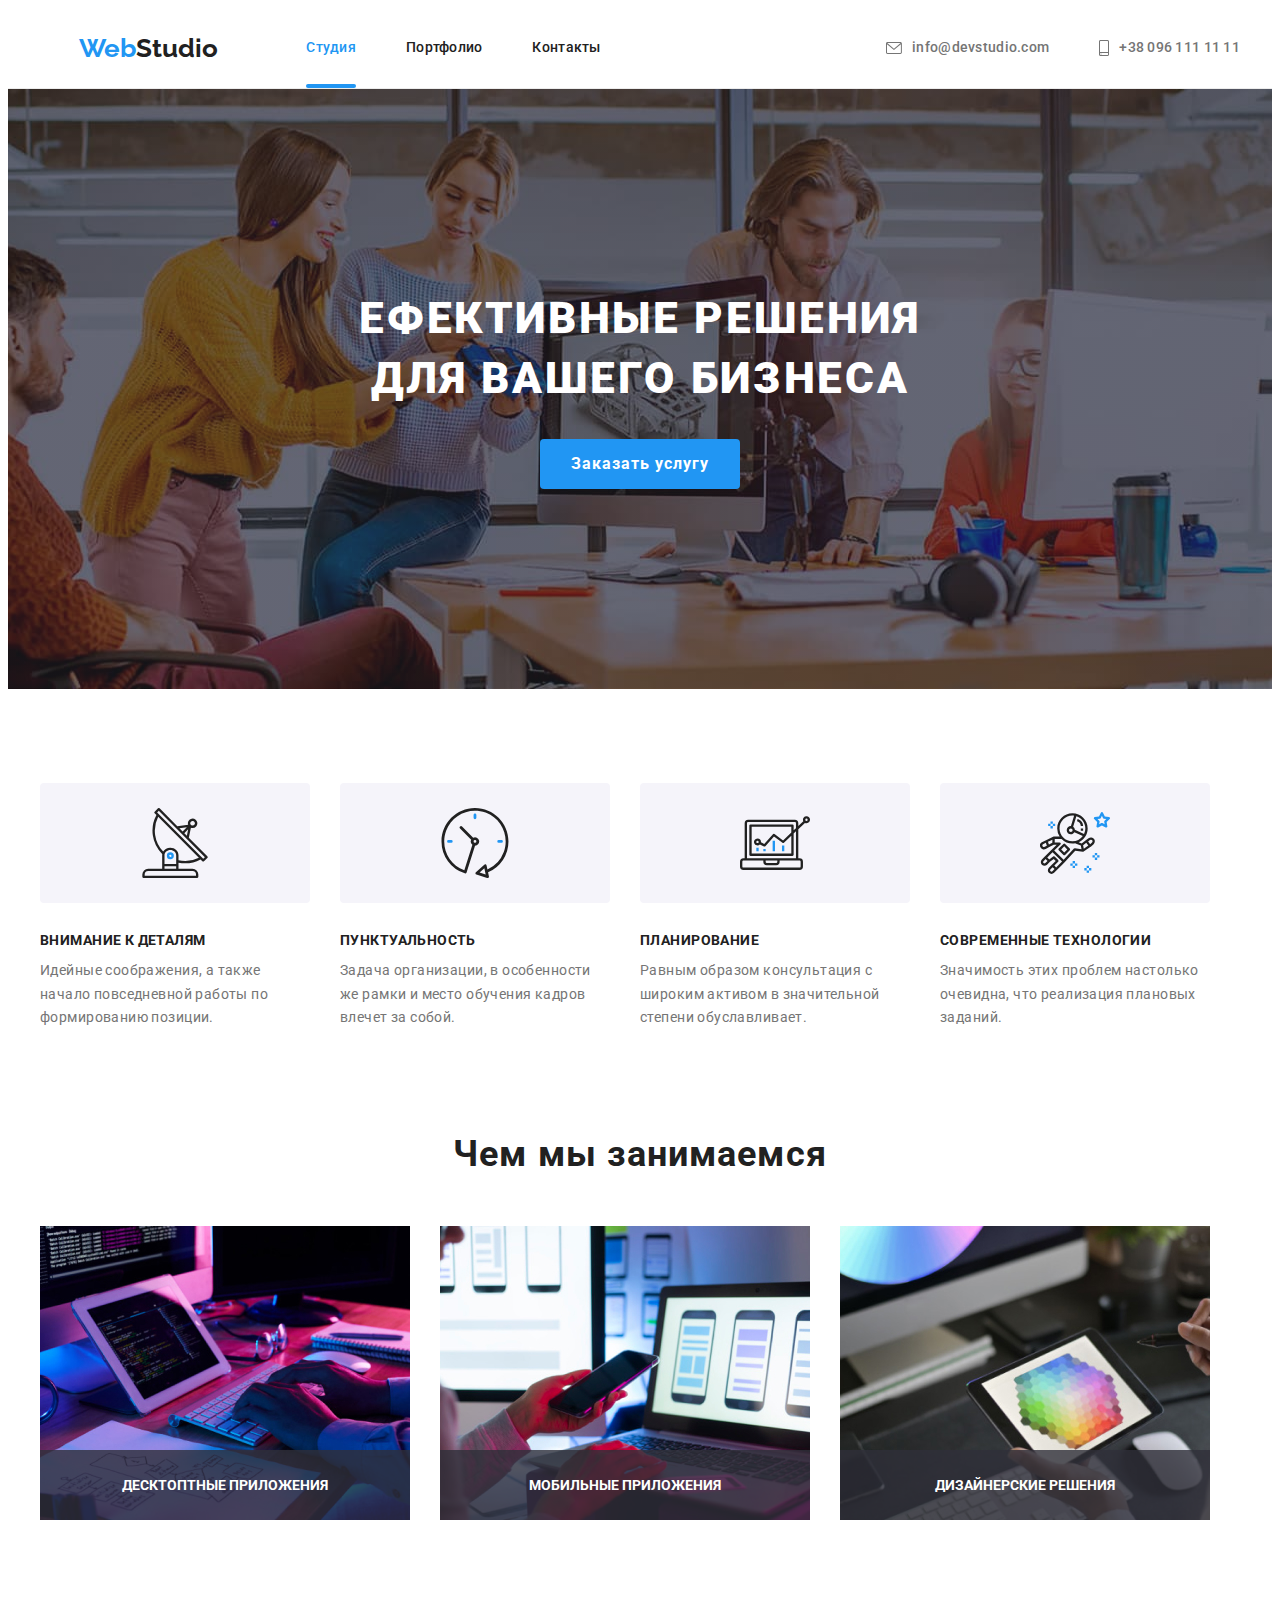
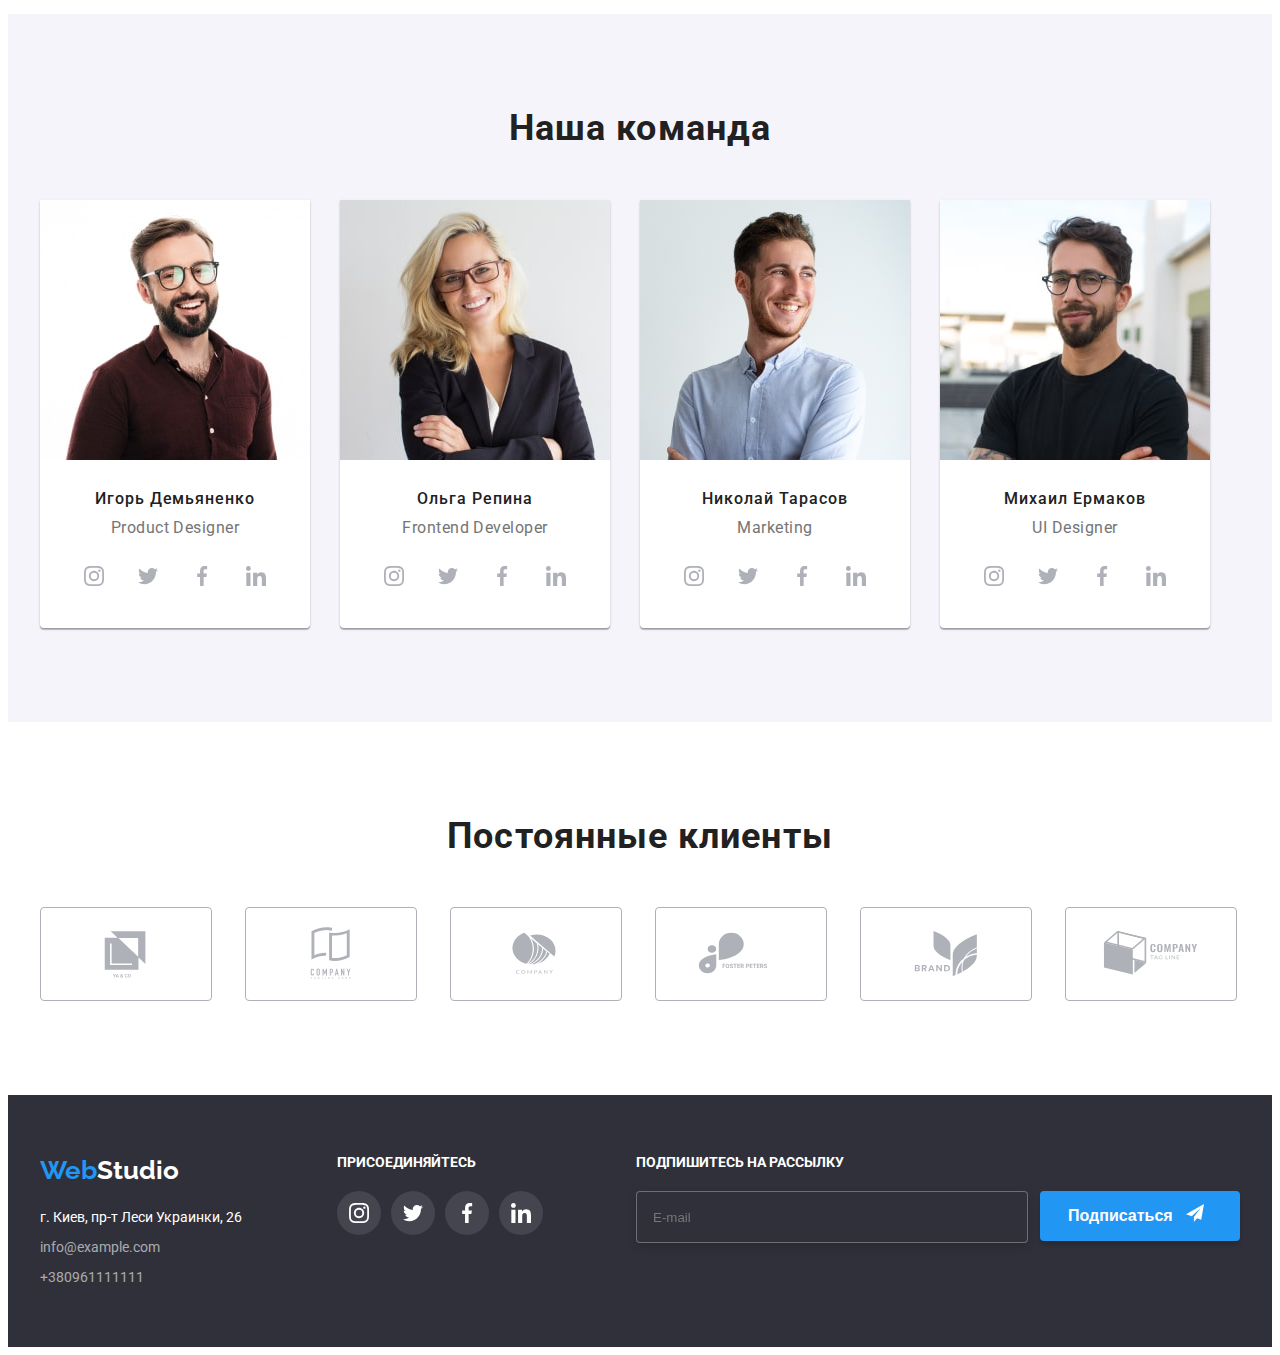
==== commit e02fb2cc: "qwerty" ====
--- a/index.html
+++ b/index.html
@@ -179,17 +179,26 @@
                 <!-- Зображення для десктопа -->
                 <source
                   media="(min-width: 1280px)"
-                  srcset="./images/work/work1-x1.jpg 1x, ./images/work/work1-x2.jpg 2x"
+                  srcset="
+                    ./images/work/work1-x1.jpg 1x,
+                    ./images/work/work1-x2.jpg 2x
+                  "
                 />
                 <!-- Зображення для планшета -->
                 <source
                   media="(min-width: 768px)"
-                  srcset="./images/work/work1-x1.jpg 1x, ./images/work/work1-x2.jpg 2x"
+                  srcset="
+                    ./images/work/work1-x1.jpg 1x,
+                    ./images/work/work1-x2.jpg 2x
+                  "
                 />
                 <!-- Зображення для мобільних девайсів -->
                 <source
                   media="(max-width: 767px)"
-                  srcset="./images/work/work1-x1.jpg 1x, ./images/work/work1-x2.jpg 2x"
+                  srcset="
+                    ./images/work/work1-x1.jpg 1x,
+                    ./images/work/work1-x2.jpg 2x
+                  "
                 />
                 <img
                   class="team-image"
@@ -209,17 +218,26 @@
                 <!-- Зображення для десктопа -->
                 <source
                   media="(min-width: 1280px)"
-                  srcset="./images/work/work2-x1.jpg 1x, ./images/work/work2-x2.jpg 2x"
+                  srcset="
+                    ./images/work/work2-x1.jpg 1x,
+                    ./images/work/work2-x2.jpg 2x
+                  "
                 />
                 <!-- Зображення для планшета -->
                 <source
                   media="(min-width: 768px)"
-                  srcset="./images/work/work2-x1.jpg 1x, ./images/work/work2-x2.jpg 2x"
+                  srcset="
+                    ./images/work/work2-x1.jpg 1x,
+                    ./images/work/work2-x2.jpg 2x
+                  "
                 />
                 <!-- Зображення для мобільних девайсів -->
                 <source
                   media="(max-width: 767px)"
-                  srcset="./images/work/work2-x1.jpg 1x, ./images/work/work2-x2.jpg 2x"
+                  srcset="
+                    ./images/work/work2-x1.jpg 1x,
+                    ./images/work/work2-x2.jpg 2x
+                  "
                 />
                 <img
                   class="team-image"
@@ -228,7 +246,7 @@
                   loading="lazy"
                 />
               </picture>
- 
+
               <div class="thumb">
                 <p class="add-text">МОБИЛЬНЫЕ ПРИЛОЖЕНИЯ</p>
               </div>
@@ -239,17 +257,26 @@
                 <!-- Зображення для десктопа -->
                 <source
                   media="(min-width: 1280px)"
-                  srcset="./images/work/work3-x1.jpg 1x, ./images/work/work3-x2.jpg 2x"
+                  srcset="
+                    ./images/work/work3-x1.jpg 1x,
+                    ./images/work/work3-x2.jpg 2x
+                  "
                 />
                 <!-- Зображення для планшета -->
                 <source
                   media="(min-width: 768px)"
-                  srcset="./images/work/work3-x1.jpg 1x, ./images/work/work3-x2.jpg 2x"
+                  srcset="
+                    ./images/work/work3-x1.jpg 1x,
+                    ./images/work/work3-x2.jpg 2x
+                  "
                 />
                 <!-- Зображення для мобільних девайсів -->
                 <source
                   media="(max-width: 767px)"
-                  srcset="./images/work/work1-x3.jpg 1x, ./images/work/work3-x2.jpg 2x"
+                  srcset="
+                    ./images/work/work1-x3.jpg 1x,
+                    ./images/work/work3-x2.jpg 2x
+                  "
                 />
                 <img
                   class="team-image"
@@ -258,7 +285,7 @@
                   loading="lazy"
                 />
               </picture>
- 
+
               <div class="thumb">
                 <p class="add-text">ДИЗАЙНЕРСКИЕ РЕШЕНИЯ</p>
               </div>
@@ -279,17 +306,26 @@
                     <!-- Зображення для десктопа -->
                     <source
                       media="(min-width: 1280px)"
-                      srcset="./images/team/team-desktop1-x1.jpg 1x, ./images/team/team-desktop1-x2.jpg 2x"
+                      srcset="
+                        ./images/team/team-desktop1-x1.jpg 1x,
+                        ./images/team/team-desktop1-x2.jpg 2x
+                      "
                     />
                     <!-- Зображення для планшета -->
                     <source
                       media="(min-width: 768px)"
-                      srcset="./images/team/team-tablet1-x1.jpg 1x, ./images/team/team-tablet1-x2.jpg 2x"
+                      srcset="
+                        ./images/team/team-tablet1-x1.jpg 1x,
+                        ./images/team/team-tablet1-x2.jpg 2x
+                      "
                     />
                     <!-- Зображення для мобільних девайсів -->
                     <source
                       media="(max-width: 767px)"
-                      srcset="./images/team/team-mob1-x1.jpg 1x, ./images/team/team-mob1-x2.jpg 2x"
+                      srcset="
+                        ./images/team/team-mob1-x1.jpg 1x,
+                        ./images/team/team-mob1-x2.jpg 2x
+                      "
                     />
                     <img
                       class="team-image"
@@ -298,7 +334,6 @@
                       loading="lazy"
                     />
                   </picture>
-         
                 </div>
 
                 <h2 class="specifics-title-team">Игорь Демьяненко</h2>
@@ -351,17 +386,26 @@
                     <!-- Зображення для десктопа -->
                     <source
                       media="(min-width: 1280px)"
-                      srcset="./images/team/team-desktop2-x1.jpg 1x, ./images/team/team-desktop2-x2.jpg 2x"
+                      srcset="
+                        ./images/team/team-desktop2-x1.jpg 1x,
+                        ./images/team/team-desktop2-x2.jpg 2x
+                      "
                     />
                     <!-- Зображення для планшета -->
                     <source
                       media="(min-width: 768px)"
-                      srcset="./images/team/team-tablet2-x1.jpg 1x, ./images/team/team-tablet2-x2.jpg 2x"
+                      srcset="
+                        ./images/team/team-tablet2-x1.jpg 1x,
+                        ./images/team/team-tablet2-x2.jpg 2x
+                      "
                     />
                     <!-- Зображення для мобільних девайсів -->
                     <source
                       media="(max-width: 767px)"
-                      srcset="./images/team/team-mob2-x1.jpg 1x, ./images/team/team-mob2-x2.jpg 2x"
+                      srcset="
+                        ./images/team/team-mob2-x1.jpg 1x,
+                        ./images/team/team-mob2-x2.jpg 2x
+                      "
                     />
                     <img
                       class="team-image"
@@ -370,7 +414,6 @@
                       loading="lazy"
                     />
                   </picture>
-
                 </div>
 
                 <h2 class="specifics-title-team">Ольга Репина</h2>
@@ -424,17 +467,26 @@
                     <!-- Зображення для десктопа -->
                     <source
                       media="(min-width: 1280px)"
-                      srcset="./images/team/team-desktop3-x1.jpg 1x, ./images/team/team-desktop3-x2.jpg 2x"
+                      srcset="
+                        ./images/team/team-desktop3-x1.jpg 1x,
+                        ./images/team/team-desktop3-x2.jpg 2x
+                      "
                     />
                     <!-- Зображення для планшета -->
                     <source
                       media="(min-width: 768px)"
-                      srcset="./images/team/team-tablet3-x1.jpg 1x, ./images/team/team-tablet3-x2.jpg 2x"
+                      srcset="
+                        ./images/team/team-tablet3-x1.jpg 1x,
+                        ./images/team/team-tablet3-x2.jpg 2x
+                      "
                     />
                     <!-- Зображення для мобільних девайсів -->
                     <source
                       media="(max-width: 767px)"
-                      srcset="./images/team/team-mob3-x1.jpg 1x, ./images/team/team-mob3-x2.jpg 2x"
+                      srcset="
+                        ./images/team/team-mob3-x1.jpg 1x,
+                        ./images/team/team-mob3-x2.jpg 2x
+                      "
                     />
                     <img
                       class="team-image"
@@ -443,7 +495,6 @@
                       loading="lazy"
                     />
                   </picture>
-
                 </div>
 
                 <h2 class="specifics-title-team">Николай Тарасов</h2>
@@ -497,17 +548,26 @@
                     <!-- Зображення для десктопа -->
                     <source
                       media="(min-width: 1280px)"
-                      srcset="./images/team/team-desktop4-x1.jpg 1x, ./images/team/team-desktop4-x2.jpg 2x"
+                      srcset="
+                        ./images/team/team-desktop4-x1.jpg 1x,
+                        ./images/team/team-desktop4-x2.jpg 2x
+                      "
                     />
                     <!-- Зображення для планшета -->
                     <source
                       media="(min-width: 768px)"
-                      srcset="./images/team/team-tablet4-x1.jpg 1x, ./images/team/team-tablet4-x2.jpg 2x"
+                      srcset="
+                        ./images/team/team-tablet4-x1.jpg 1x,
+                        ./images/team/team-tablet4-x2.jpg 2x
+                      "
                     />
                     <!-- Зображення для мобільних девайсів -->
                     <source
                       media="(max-width: 767px)"
-                      srcset="./images/team/team-mob4-x1.jpg 1x, ./images/team/team-mob4-x2.jpg 2x"
+                      srcset="
+                        ./images/team/team-mob4-x1.jpg 1x,
+                        ./images/team/team-mob4-x2.jpg 2x
+                      "
                     />
                     <img
                       class="team-image"
@@ -515,8 +575,7 @@
                       alt="CEO & Co-Founder of the company"
                       loading="lazy"
                     />
-                  </picture>     
-              
+                  </picture>
                 </div>
 
                 <h2 class="specifics-title-team">Михаил Ермаков</h2>
@@ -629,12 +688,12 @@
     <footer class="page-footer">
       <div class="container footer-container">
         <div class="footer-group-logo">
-          <div class="div-logo">
+          <!-- <div class="div-logo"> -->
             <a href="WebStudio" class="page-footer__logo"
               ><span class="page-footer__blue">Web</span
               ><span class="page-footer__white">Studio</span></a
             >
-          </div>
+          <!-- </div> -->
           <address class="text-address" id="contacts">
             <p class="address">г. Киев, пр-т Леси Украинки, 26</p>
             <a class="text-email" href="mailto:info@example.com"
@@ -679,7 +738,7 @@
             </li>
           </ul>
         </div>
-        
+
         <div class="email-input">
           <h2 class="footer-title-send">Подпишитесь на рассылку</h2>
           <form class="mobile-form">
@@ -694,7 +753,7 @@
         </div>
       </div>
     </footer>
-    
+
     <!-- МОДАЛКА -->
     <div class="backdrop is-hidden" data-modal>
       <div class="modal">
--- a/css/main.min.css
+++ b/css/main.min.css
@@ -1 +1 @@
-:root{--first-text-color: #212121;--secondary-text-color: #757575;--white-text-color: #ffffff;--blue-text-color: #2196f3;--items: 1;--indent: 30px}.visuality-hiden{position:absolute;white-space:nowrap;width:1px;height:1px;overflow:hidden;border:0;padding:0;clip:rect(0 0 0 0);clip-path:inset(50%);margin:-1px}.btn-header{position:absolute;width:1px;height:1px;margin:-1px;border:0;padding:0;white-space:nowrap;clip-path:inset(100%);clip:rect(0 0 0 0);overflow:hidden}h1,h2,h3,h4,h5,h6,p{margin:0}.link{text-decoration:none}.list{padding:0;margin:0;list-style:none}img{display:block;width:100%;height:auto}.container{margin-left:auto;margin-right:auto;padding-left:15px;padding-right:15px;outline:2px solid red;outline-offset:-2px}@media screen and (min-width: 480px){.container{width:480px}}@media screen and (min-width: 768px){.container{width:768px}}@media screen and (min-width: 1200px){.container{width:1200px}}@media screen and (max-width: 1199px){.section.container{display:none}}.page-body{background-color:var(--white-text-color);font-family:"Roboto";color:var(--first-text-color)}.page-body.no-scroll{overflow:hidden}.section{padding-bottom:94px;padding-top:94px}@media screen and (max-width: 1199px){.section{padding-bottom:60px;padding-top:60px}}.buttons{background-color:var(--blue-text-color);font-family:"Roboto";font-weight:700;font-size:16px;line-height:1.87;color:var(--white-text-color);cursor:pointer;align-items:center;text-align:center;letter-spacing:.06em;border:1px solid rgba(0,0,0,0);border-radius:4px;min-width:200px;height:50px;display:block;margin:0 auto}.buttons:hover,.buttons:focus{background-color:#188ce8;color:#fff;transition:drop-shadow(0px 4px 4px rgba(0, 0, 0, 0.25));transition:color 250ms cubic-bezier(0.4, 0, 0.2, 1)}.filters-button{margin-bottom:50px;display:flex;flex-wrap:wrap;gap:8px}@media screen and (min-width: 768px){.filters-button{justify-content:center}}.filters{font-weight:500;font-size:16px;line-height:1.62;display:inline-block;border-radius:4px;padding:6px 22px;cursor:pointer;letter-spacing:.03em;background-color:#f5f4fa;border:1px solid rgba(0,0,0,0);transition:color 250ms cubic-bezier(0.4, 0, 0.2, 1);background-color:250ms cubic-bezier(0.4, 0, 0.2, 1)}.filters:hover,.filters:focus{background-color:#2196f3;color:#fff}.filters.active{background-color:#2196f3;color:#fff}.send-button{display:inline-flex;align-items:center;width:200px;height:50px;margin-left:12px;padding:10px 28px;cursor:pointer;font-weight:700;font-size:16px;line-height:1.87;letter-spacing:.06em;color:#fff;background-color:#2196f3;box-shadow:0px 4px 4px rgba(0,0,0,.15);border-radius:4px;border:rgba(0,0,0,0)}@media screen and (min-width: 480px){.send-button{margin-left:12px}}@media screen and (min-width: 768px){.send-button{margin-left:125px}}.icon-send{margin-left:10px;fill:#fff}.site-nav__logo{font-family:"Raleway";font-weight:700;font-size:26px;line-height:1.19em;letter-spacing:.03em;color:var(--blue-text-color);text-decoration:none;padding-top:16px;padding-bottom:16px}@media screen and (min-width: 320px){.div-logo{margin-left:50px}}@media screen and (min-width: 480px){.div-logo{margin-left:0}}@media screen and (max-width: 1199px){.div-logo{display:flex;justify-content:center}}.page-footer__logo{font-family:"Raleway";font-weight:700;font-size:26px;line-height:1.19em;letter-spacing:.03em;color:var(--blue-text-color);text-decoration:none}.site-nav__blue{color:var(--blue-text-color)}.site-nav__black{color:var(--first-text-color)}.page-footer__white{color:var(--white-text-color)}.page-footer__blue{color:var(--blue-text-color)}.social-links{list-style:none;text-decoration:none;display:flex;padding:0%;justify-content:center}.item-icon{margin-right:10px;list-style:none}.icons{width:44px;height:44px;background-color:#fff;border-radius:50%;display:flex;align-items:center;justify-content:center;color:#afb1b8;transition:color 250ms cubic-bezier(0.4, 0, 0.2, 1),background-color 250ms cubic-bezier(0.4, 0, 0.2, 1)}.icons:hover,.icons:focus{background-color:#2196f3;color:#fff}.social-icon{width:20px;height:20px;fill:currentColor}.footer-soc-links{display:flex;justify-content:center}@media screen and (max-width: 1199px){.footer-soc-links{justify-content:center}}.footer-item-icons:not(:last-child){margin-right:10px}.footer-item-icons{border-radius:50%}.footer-icons{width:44px;height:44px;background-color:rgba(255,255,255,.1);border-radius:50%;display:flex;align-items:center;justify-content:center;transition:color 250ms cubic-bezier(0.4, 0, 0.2, 1),background-color 250ms cubic-bezier(0.4, 0, 0.2, 1)}.footer-icons:hover,.footer-icons:focus{background-color:#2196f3}.footer-soc-icon{width:20px;height:20px;fill:#fff}.svg-container{fill:currentColor;margin-right:10px}.client-logos{display:flex;justify-content:center;margin-left:auto;margin-right:auto;margin-top:50px;padding:0}@media screen and (min-width: 320px){.client-logos{margin-bottom:0;flex-wrap:wrap}}@media screen and (min-width: 480px){.client-logos{margin-bottom:0;flex-wrap:wrap}}@media screen and (min-width: 768px){.client-logos{flex-wrap:wrap}}@media screen and (max-width: 1199px){.client-logos{gap:30px}}@media screen and (min-width: 1200px){.client-logos{list-style:none;margin-right:-30px}}@media screen and (min-width: 320px){.clients-box{list-style:none}}@media screen and (min-width: 1200px){.clients-box{width:1200px;flex-basis:calc(16.6666666667% - 30px);margin-right:30px}}.clients-logo:hover{border:1px solid #2196f3;color:#2196f3}.clients-logo:focus{border:1px solid #2196f3}.clients-logo{width:210px;height:92px;color:#afb1b8;border:1px solid #afb1b8;background-color:#fff;display:flex;align-items:center;justify-content:center;border-radius:4px;transition:color 250ms cubic-bezier(0.4, 0, 0.2, 1),border-color 250ms cubic-bezier(0.4, 0, 0.2, 1)}@media screen and (min-width: 1200px){.clients-logo{width:170px}}.clients-icons{fill:currentColor}.clients-logo:hover .clients-icons{fill:#2196f3}.clients-logo:focus .clients-icons{fill:#2196f3}.client-header{font-weight:700;font-size:36px;line-height:1.16;text-align:center;letter-spacing:.03em;color:#212121}.footer-title-send{margin-bottom:20px;font-weight:700;font-size:14px;line-height:1.14;letter-spacing:.03em;text-transform:uppercase}@media screen and (min-width: 320px){.footer-title-send{margin-left:10px;padding-top:60px}}@media screen and (min-width: 480px){.footer-title-send{margin-left:15px;padding-top:60px}}@media screen and (min-width: 768px){.footer-title-send{padding-top:60px}}@media screen and (max-width: 1199px){.footer-title-send{display:flex;justify-content:center}}@media screen and (min-width: 1200px){.footer-title-send{padding-top:0}}.modal-title{font-weight:700;font-size:20px;line-height:1.15;text-align:center;letter-spacing:.03em;margin-bottom:12px}.title{font-weight:900;font-size:44px;line-height:1.36;text-align:center;letter-spacing:.06em;text-transform:uppercase;margin-bottom:30px;color:var(--white-text-color)}@media screen and (max-width: 1199px){.title{font-size:26px}}.specifics-title{font-weight:700;font-size:14px;line-height:1.14;margin-bottom:10px;letter-spacing:.03em;color:var(--first-text-color)}@media screen and (max-width: 767px){.specifics-title{text-align:center}}.work-title{font-weight:700;font-size:36px;line-height:1.16;text-align:center;letter-spacing:.03em;margin-bottom:50px;color:var(--first-text-color)}@media screen and (max-width: 1199px){.work-title{display:none}}.work-title-command{font-weight:700;font-size:36px;line-height:1.16;text-align:center;letter-spacing:.03em;margin-bottom:50px}.specifics-title-team{font-weight:500;font-size:16px;line-height:1.18;margin-top:30px;margin-bottom:10px;text-align:center;letter-spacing:.06em;color:var(--first-text-color)}.footer-title{font-weight:700;font-size:14px;line-height:1.14;letter-spacing:.03em;color:#fff;margin-bottom:20px}@media screen and (min-width: 320px){.footer-title{margin-left:30px}}@media screen and (min-width: 480px){.footer-title{margin-left:30px}}.cards-title{font-weight:700;font-size:18px;line-height:2;letter-spacing:.03em;margin-bottom:4px;color:var(--first-text-color)}.card{justify-content:center;padding-top:94px}.cards{display:block}.cards:hover{box-shadow:0px 1px 1px rgba(0,0,0,.12),0px 4px 4px rgba(0,0,0,.06),1px 4px 6px rgba(0,0,0,.16)}.cards-border{position:relative;overflow:hidden}.cards:hover .open-text{transform:translateY(0%)}.card-content{padding:20px 24px;border:1px solid #eee;border-top:none}.cards-text{font-weight:400;font-size:16px;line-height:1.87;letter-spacing:.03em;margin:0;color:var(--secondary-text-color)}.workers__card-workers{background-color:#fff;box-shadow:0px 1px 3px rgba(0,0,0,.12),0px 1px 1px rgba(0,0,0,.14),0px 2px 1px rgba(0,0,0,.2);padding-bottom:30px;border-radius:0px 0px 4px 4px}.open-text{position:absolute;top:0;background-color:rgba(33,150,243,.9);color:#fff;font-weight:400;font-size:18px;line-height:1.55;padding:63px 24px;height:101%;transform:translateY(100%);transition:transform 250ms cubic-bezier(0.4, 0, 0.2, 1)}.specifics-projects{display:flex;flex-wrap:wrap;gap:var(--indent)}@media screen and (min-width: 768px){.specifics-projects{--items: 2}}@media screen and (min-width: 1200px){.specifics-projects{--items: 3}}.specifics-projects__item{width:calc((100% - var(--indent)*(var(--items) - 1))/var(--items))}.specifics-team{font-weight:400;font-size:16px;line-height:1.18;text-align:center;margin-bottom:16px;letter-spacing:.03em;color:#757575}.workers{display:flex;gap:30px;flex-wrap:wrap;align-items:center}@media screen and (min-width: 768px){.workers__element{width:354px}}@media screen and (min-width: 1200px){.workers__element{width:270px}}.work-list{display:flex;gap:30px}.work-list__projects{width:370px;position:relative}@media screen and (max-width: 1199px){.work-list__projects{display:none}}.thumb{position:absolute;bottom:0;left:0;width:370px;height:70px;background-color:rgba(47,48,58,.8);display:flex;justify-content:center;align-items:center}.add-text{display:flex;justify-content:center;align-items:center;color:#fff;font-weight:700;font-size:14px;line-height:1.17;align-self:center}.worker-container{background-color:#f5f4fa;padding-top:60px;padding-bottom:60px}@media screen and (min-width: 1200px){.worker-container{padding-top:94px;padding-bottom:94px}}.specifics{font-weight:400;font-size:14px;line-height:1.71;letter-spacing:.03em;color:var(--secondary-text-color)}@media screen and (max-width: 767px){.specifics{margin-bottom:30px}}@media screen and (min-width: 768px){.specifics{margin-bottom:10px}}.general-list__spec-icon{height:120px;background-color:#f5f4fa;border-radius:4px;margin-bottom:30px;display:flex;align-items:center;justify-content:center}@media screen and (min-width: 480px){.general-list__spec-icon{width:450px}}@media screen and (min-width: 768px){.general-list__spec-icon{width:354px}}@media screen and (min-width: 1200px){.general-list__spec-icon{width:270px}}.general-list__icon-box{width:70px;height:70px}@media screen and (min-width: 768px){.general-list{display:flex;flex-wrap:wrap;gap:30px}}@media screen and (min-width: 480px){.general-list__item{max-width:450px}}@media screen and (min-width: 768px){.general-list__item{max-width:354px}}@media screen and (min-width: 1200px){.general-list__item{max-width:calc(25% - 30px)}}.name-thumb{display:block;margin-bottom:4px;font-weight:400;font-size:12px;line-height:1.16;letter-spacing:.01em;color:#757575}.name-thumb:focus{border-color:#2196f3}.stroke-thumb{margin-bottom:10px}.stroke-name-thumb{position:relative;display:block}.stroke-name{padding-left:42px;outline:none;width:100%;height:40px;left:576px;top:314px;border:1px solid rgba(33,33,33,.2);border-radius:4px;background-color:rgba(0,0,0,0);outline:rgba(0,0,0,0)}.stroke-name-text{padding:12px;width:100%;height:120px;border:1px solid rgba(33,33,33,.2);border-radius:4px;background-color:rgba(0,0,0,0);outline:rgba(0,0,0,0);resize:none}.stroke-name-text:hover{border-color:#2196f3}.stroke-name-text:focus{border-color:#2196f3}.stroke-name:hover{border-color:#2196f3}.stroke-name:focus{border-color:#2196f3}.name-icon{left:12px;position:absolute;top:50%;transform:translateY(-50%)}.stroke-name:hover+.name-icon{fill:#2196f3}.stroke-name:focus+.name-icon{fill:#2196f3;border-color:#2196f3}textarea{width:448px;height:120px;font-weight:400;font-size:12px;line-height:1.16;letter-spacing:.01em;color:rgba(117,117,117,.5)}.rules{font-weight:400;font-size:14px;line-height:1.71;letter-spacing:.03em;margin-left:5px;color:#2196f3}.input-check:checked+.check-text span{background-color:#2196f3;border:none}.input-check:checked+.check-text .check-icon{fill:var(--white-text-color)}.check-text{display:flex;justify-content:center;align-items:center;margin-top:20px;font-weight:400;font-size:14px;line-height:1.71;letter-spacing:.03em}.check-text span{width:16px;height:15px;border:1px solid #757575;border-radius:2px;margin-right:7px;display:flex;align-items:center;justify-content:center}.check-icon{fill:rgba(0,0,0,0)}.text-span{font-weight:400;font-size:14px;line-height:1.71;letter-spacing:.03em;color:#757575}.modal-button-input{display:block;width:200px;height:50px;color:#fff;background-color:#2196f3;margin-top:30px;margin-left:auto;margin-right:auto;box-shadow:0px 4px 4px rgba(0,0,0,.15);border-radius:4px;border:1px solid rgba(0,0,0,0);cursor:pointer;font-weight:700;font-size:16px;line-height:1.87;align-items:center;text-align:center}.backdrop{position:fixed;top:0;left:0;width:100%;height:100%;background:rgba(0,0,0,.2);transition:opacity 250ms cubic-bezier(0.4, 0, 0.2, 1)}.backdrop.is-hidden{opacity:0;pointer-events:none}.backdrop.is-hidden .modal{transform:translate(0%, -50%) rotate(0)}.modal{width:528px;padding:40px;background-color:#fff;position:absolute;top:50%;left:50%;transform:translate(-50%, -50%) rotate(360deg);background-color:#fff;box-shadow:0px 1px 3px rgba(0,0,0,.12),0px 1px 1px rgba(0,0,0,.14),0px 2px 1px rgba(0,0,0,.2);border-radius:4px;transition:transform 250ms cubic-bezier(0.4, 0, 0.2, 1)}.modal-close-button{position:absolute;top:8px;right:8px;width:30px;height:30px;border-radius:50%;background-color:#fff;border:1px solid rgba(0,0,0,.1);cursor:pointer;display:flex;align-items:center;justify-content:center}.modal-close-button::after{content:"";position:absolute;left:0;bottom:0;display:block;width:521px;height:581px;transform:scaleX(0);transition:color 250ms cubic-bezier(0.4, 0, 0.2, 1),fill 250ms cubic-bezier(0.4, 0, 0.2, 1)}.modal-close-button:hover::after{transform:scaleX(1)}.icon-close{width:18px;height:18px;fill:#212121}.modal-close-button:hover .icon-close{fill:#2196f3}.modal-close-button:focus .icon-close{fill:#2196f3}.email-input{flex-direction:column}@media screen and (min-width: 768px){.email-input{justify-content:center}}@media screen and (min-width: 1200px){.email-input{margin-left:93px}}.input-text{width:358px;height:50px;color:rgba(255,255,255,.6);background-color:#2f303a;border:1px solid rgba(255,255,255,.3);filter:drop-shadow(0px 4px 4px rgba(0, 0, 0, 0.15));border-radius:4px;padding:0 16px;outline:rgba(0,0,0,0)}@media screen and (min-width: 320px){.input-text{width:100%;margin-bottom:20px}}@media screen and (min-width: 768px){.input-text{width:450px;margin-bottom:20px}}.mobile-form{display:flex;flex-wrap:wrap;justify-content:center}@media screen and (min-width: 768px){.mobile-form{flex-direction:column}}.page-footer{padding-top:60px;padding-bottom:60px;background-color:#2f303a;color:var(--white-text-color)}.logo-footer{font-family:"Raleway";font-weight:700;font-size:26px;line-height:1.19em;letter-spacing:.03em;display:block;justify-content:flex-start;color:var(--blue-text-color);text-decoration:none;margin-bottom:20px}.text-address{width:227px;font-style:normal;display:block;color:var(--white-text-color);margin-top:20px}@media screen and (max-width: 1199px){.text-address{display:block}}.address{font-family:"Roboto";font-weight:400;font-size:14px;line-height:1.71;letter-spacing:.03em;margin:0;width:231px;height:21px;color:#fff}@media screen and (min-width: 320px){.address{margin-left:38px}}@media screen and (min-width: 480px){.address{margin-left:10px}}@media screen and (max-width: 1199px){.address{justify-content:center}}.text-email{display:block;font-weight:400;font-size:14px;line-height:1.71;letter-spacing:.03em;text-decoration:none;margin-bottom:9px;margin-top:9px;width:231px;height:21px;color:rgba(255,255,255,.6);transition:color 250ms cubic-bezier(0.4, 0, 0.2, 1)}@media screen and (min-width: 320px){.text-email{margin-left:80px}}@media screen and (min-width: 480px){.text-email{margin-left:50px}}.text-email{color:rgba(255,255,255,.6)}.text-email:hover,.text-email:focus{color:#2196f3}.text-telephone{display:block;font-weight:400;font-size:14px;line-height:1.71;letter-spacing:.03em;text-decoration:none;width:231px;height:21px;color:rgba(255,255,255,.6)}@media screen and (min-width: 320px){.text-telephone{margin-left:90px}}@media screen and (min-width: 480px){.text-telephone{margin-left:60px}}@media screen and (max-width: 767px){.text-telephone{padding-bottom:60px}}.text-telephone:hover,.text-telephone:focus{color:#2196f3;transition:color 250ms cubic-bezier(0.4, 0, 0.2, 1)}.footer-container{display:flex;flex-wrap:wrap}@media screen and (min-width: 480px){.footer-container{justify-content:space-around}}@media screen and (min-width: 1200px){.footer-container{justify-content:flex-start;align-items:baseline}}.flex-container{display:flex}.join{margin-left:70px}@media screen and (max-width: 320px){.join{margin-left:45px}}@media screen and (min-width: 480px){.join{margin-left:18px}}@media screen and (min-width: 768px){.join{margin-bottom:60px}}@media screen and (min-width: 1200px){.join{margin-left:70px}}.menu-burger{display:inline-flex;align-items:center;justify-content:center;width:40px;height:40px;background-color:rgba(0,0,0,0);border:none}@media screen and (min-width: 768px){.menu-burger{display:none}}.menu-burger.js-close-menu{position:absolute;top:10px;right:15px}.mobile-menu{display:flex;flex-direction:column;position:fixed;top:0;left:0;background-color:#fff;width:100%;height:100%;padding:48px 40px;transform:translateX(100%);transition:transform 500ms}.mobile-menu.is-open{transform:translateX(0)}.mobile-menu-nav{margin-bottom:auto}.mobile-menu-nav-item{margin-bottom:32px}.mobile-menu-nav-link{font-weight:500;font-size:40px;line-height:1.175;letter-spacing:.02em;color:#212121}.mobile-menu-nav-link.current{color:#2196f3}.mobile-menu-contacts{margin-bottom:64px}.mobile-menu-contacts-item{margin-bottom:32px}.mobile-menu-contacts-link{font-weight:500;font-size:24px;line-height:1.1666666667;letter-spacing:.02em;color:#757575}.mobile-menu-contacts-link.current{color:#2196f3}@media screen and (min-width: 480px){.mobile-menu-contacts-link.current{font-size:34px}}.mobile-menu-social{display:flex;flex-wrap:wrap;gap:10px}.mobile-menu-social-link{font-weight:500;font-size:18px;line-height:1.2222222222;letter-spacing:.02em;color:#2196f3;border-right:1px solid rgba(33,33,33,.2);padding-right:10px}.line{border-bottom:1px solid #ececec}.page-header{background-color:var(--white-text-color)}@media screen and (min-width: 768px){.header-container{display:flex;align-items:center;justify-content:space-between}}.site-nav{display:flex;align-items:center}@media screen and (max-width: 480px){.site-nav{margin:0}}@media screen and (max-width: 767px){.site-nav{align-items:center;display:flex;justify-content:space-between}}@media screen and (min-width: 768px){.site-nav{width:768px}}@media screen and (min-width: 1200px){.site-nav{width:1200px;display:flex;justify-content:center;align-items:center}}.nav-list{margin-left:93px;display:flex}@media screen and (max-width: 767px){.nav-list{display:none}}@media screen and (min-width: 768px){.nav-list{margin-left:88px}}.nav-list__navigation:not(:last-child){margin-right:50px}.nav-list__link{font-family:"Roboto";font-weight:500;font-size:14px;line-height:1.14;letter-spacing:.02em;padding:32px 0;display:block;position:relative;color:var(--first-text-color);transition:color 250ms cubic-bezier(0.4, 0, 0.2, 1)}@media screen and (min-width: 768px){.nav-list__link{align-items:center;justify-content:flex-end}}.nav-list__link:hover,.nav-list__link:focus{color:var(--blue-text-color)}.nav-list__link.current{color:var(--blue-text-color)}.nav-list__link.current::after{content:"";position:absolute;width:100%;height:4px;left:0;bottom:0;background-color:var(--blue-text-color);display:block;border-radius:2px}@media screen and (max-width: 767px){.contacts{display:none}}@media screen and (min-width: 1200px){.contacts{width:1200px;display:flex;justify-content:flex-end;margin-left:auto;align-items:center}}.contacts__item:not(:last-child){margin-bottom:10px}@media screen and (min-width: 1200px){.contacts__item:not(:last-child){margin-right:50px;margin-bottom:0}}.contacts__link{display:flex;align-items:center;font-weight:500;font-size:12px;line-height:1.14;letter-spacing:.02em;color:#757575;transition:color 250ms cubic-bezier(0.4, 0, 0.2, 1)}.contacts__link:hover,.contacts__link:focus{color:var(--blue-text-color)}@media screen and (min-width: 1200px){.contacts__link{font-size:14px}}@media screen and (min-width: 1200px){.icon-mail{width:16px;height:12px}}@media screen and (min-width: 1200px){.icon-tel{width:10px;height:16px}}.hero{max-width:1600px;margin:0 auto;background-color:#c4c4c4;background-image:linear-gradient(rgba(47, 48, 58, 0.4), rgba(47, 48, 58, 0.4)),url(../images/Img-backround-hero.jpg);padding-bottom:118px;padding-top:118px;background-position:center;background-repeat:no-repeat}@media screen and (min-width: 480px){.hero .hero{background-position:center}}@media screen and (min-width: 1200px){.hero{padding-bottom:200px;padding-top:200px}}.work-section{padding-top:0}@media screen and (max-width: 1199px){.work-section{display:none}}/*# sourceMappingURL=main.min.css.map */+:root{--first-text-color: #212121;--secondary-text-color: #757575;--white-text-color: #ffffff;--blue-text-color: #2196f3;--items: 1;--indent: 30px}.visuality-hiden{position:absolute;white-space:nowrap;width:1px;height:1px;overflow:hidden;border:0;padding:0;clip:rect(0 0 0 0);clip-path:inset(50%);margin:-1px}.btn-header{position:absolute;width:1px;height:1px;margin:-1px;border:0;padding:0;white-space:nowrap;clip-path:inset(100%);clip:rect(0 0 0 0);overflow:hidden}h1,h2,h3,h4,h5,h6,p{margin:0}.link{text-decoration:none}.list{padding:0;margin:0;list-style:none}img{display:block;width:100%;height:auto}.container{margin-left:auto;margin-right:auto;padding-left:15px;padding-right:15px}@media screen and (min-width: 480px){.container{width:480px}}@media screen and (min-width: 768px){.container{width:768px}}@media screen and (min-width: 1200px){.container{width:1200px}}@media screen and (max-width: 1199px){.section.container{display:none}}.page-body{background-color:var(--white-text-color);font-family:"Roboto";color:var(--first-text-color)}.page-body.no-scroll{overflow:hidden}.section{padding-bottom:94px;padding-top:94px}@media screen and (max-width: 1199px){.section{padding-bottom:60px;padding-top:60px}}.buttons{background-color:var(--blue-text-color);font-family:"Roboto";font-weight:700;font-size:16px;line-height:1.87;color:var(--white-text-color);cursor:pointer;align-items:center;text-align:center;letter-spacing:.06em;border:1px solid rgba(0,0,0,0);border-radius:4px;min-width:200px;height:50px;display:block;margin:0 auto}.buttons:hover,.buttons:focus{background-color:#188ce8;color:#fff;transition:drop-shadow(0px 4px 4px rgba(0, 0, 0, 0.25));transition:color 250ms cubic-bezier(0.4, 0, 0.2, 1)}.filters-button{margin-bottom:50px;display:flex;flex-wrap:wrap;gap:8px}@media screen and (min-width: 768px){.filters-button{justify-content:center}}.filters{font-weight:500;font-size:16px;line-height:1.62;display:inline-block;border-radius:4px;padding:6px 22px;cursor:pointer;letter-spacing:.03em;background-color:#f5f4fa;border:1px solid rgba(0,0,0,0);transition:color 250ms cubic-bezier(0.4, 0, 0.2, 1);background-color:250ms cubic-bezier(0.4, 0, 0.2, 1)}.filters:hover,.filters:focus{background-color:#2196f3;color:#fff}.filters.active{background-color:#2196f3;color:#fff}.send-button{display:inline-flex;align-items:center;width:200px;height:50px;margin-left:12px;padding:10px 28px;cursor:pointer;font-weight:700;font-size:16px;line-height:1.87;color:#fff;background-color:#2196f3;box-shadow:0px 4px 4px rgba(0,0,0,.15);border-radius:4px;border:rgba(0,0,0,0)}.icon-send{margin-left:10px;fill:#fff}.site-nav__logo{font-family:"Raleway";font-weight:700;font-size:26px;line-height:1.19;color:var(--blue-text-color);text-decoration:none;padding-top:16px;padding-bottom:16px}@media screen and (min-width: 480px){.div-logo{justify-content:center;display:inline-flex;align-items:center}}.page-footer__logo{font-family:"Raleway";font-weight:700;font-size:26px;line-height:1.19;color:var(--blue-text-color);text-decoration:none}.site-nav__blue{color:var(--blue-text-color)}.site-nav__black{color:var(--first-text-color)}.page-footer__white{color:var(--white-text-color)}.page-footer__blue{color:var(--blue-text-color)}.social-links{list-style:none;text-decoration:none;display:flex;padding:0%;justify-content:center}.item-icon{margin-right:10px;list-style:none}.icons{width:44px;height:44px;background-color:#fff;border-radius:50%;display:flex;align-items:center;justify-content:center;color:#afb1b8;transition:color 250ms cubic-bezier(0.4, 0, 0.2, 1),background-color 250ms cubic-bezier(0.4, 0, 0.2, 1)}.icons:hover,.icons:focus{background-color:#2196f3;color:#fff}.social-icon{width:20px;height:20px;fill:currentColor}.footer-soc-links{display:flex;justify-content:center}.footer-item-icons:not(:last-child){margin-right:10px}.footer-item-icons{border-radius:50%}.footer-icons{width:44px;height:44px;background-color:rgba(255,255,255,.1);border-radius:50%;display:flex;align-items:center;justify-content:center;transition:color 250ms cubic-bezier(0.4, 0, 0.2, 1),background-color 250ms cubic-bezier(0.4, 0, 0.2, 1)}.footer-icons:hover,.footer-icons:focus{background-color:#2196f3}.footer-soc-icon{width:20px;height:20px;fill:#fff}.svg-container{fill:currentColor;margin-right:10px}.client-logos{display:flex;justify-content:center;margin-left:auto;margin-right:auto;margin-top:50px;padding:0}@media screen and (min-width: 320px){.client-logos{margin-bottom:0;flex-wrap:wrap}}@media screen and (min-width: 480px){.client-logos{margin-bottom:0;flex-wrap:wrap}}@media screen and (min-width: 768px){.client-logos{flex-wrap:wrap}}@media screen and (max-width: 1199px){.client-logos{gap:30px}}@media screen and (min-width: 1200px){.client-logos{list-style:none;margin-right:-30px}}@media screen and (min-width: 320px){.clients-box{list-style:none}}@media screen and (min-width: 1200px){.clients-box{width:1200px;flex-basis:calc(16.6666666667% - 30px);margin-right:30px}}.clients-logo:hover{border:1px solid #2196f3;color:#2196f3}.clients-logo:focus{border:1px solid #2196f3}.clients-logo{width:210px;height:92px;color:#afb1b8;border:1px solid #afb1b8;background-color:#fff;display:flex;align-items:center;justify-content:center;border-radius:4px;transition:color 250ms cubic-bezier(0.4, 0, 0.2, 1),border-color 250ms cubic-bezier(0.4, 0, 0.2, 1)}@media screen and (min-width: 1200px){.clients-logo{width:170px}}.clients-icons{fill:currentColor}.clients-logo:hover .clients-icons{fill:#2196f3}.clients-logo:focus .clients-icons{fill:#2196f3}.client-header{font-weight:700;font-size:36px;line-height:1.16;text-align:center;letter-spacing:.03em;color:#212121}.footer-title-send{margin-bottom:20px;font-weight:700;font-size:14px;line-height:1.14;text-transform:uppercase}.modal-title{font-weight:700;font-size:20px;line-height:1.15;text-align:center;letter-spacing:.03em;margin-bottom:12px}.title{font-weight:900;font-size:44px;line-height:1.36;text-align:center;letter-spacing:.06em;text-transform:uppercase;margin-bottom:30px;color:var(--white-text-color)}@media screen and (max-width: 1199px){.title{font-size:26px}}.specifics-title{font-weight:700;font-size:14px;line-height:1.14;margin-bottom:10px;letter-spacing:.03em;color:var(--first-text-color)}@media screen and (max-width: 767px){.specifics-title{text-align:center}}.work-title{font-weight:700;font-size:36px;line-height:1.16;text-align:center;letter-spacing:.03em;margin-bottom:50px;color:var(--first-text-color)}@media screen and (max-width: 1199px){.work-title{display:none}}.work-title-command{font-weight:700;font-size:36px;line-height:1.16;text-align:center;letter-spacing:.03em;margin-bottom:50px}.specifics-title-team{font-weight:500;font-size:16px;line-height:1.18;margin-top:30px;margin-bottom:10px;text-align:center;letter-spacing:.06em;color:var(--first-text-color)}.footer-title{font-weight:700;font-size:14px;line-height:1.14;color:#fff;margin-bottom:20px}.cards-title{font-weight:700;font-size:18px;line-height:2;letter-spacing:.03em;margin-bottom:4px;color:var(--first-text-color)}.card{justify-content:center;padding-top:94px}.cards{display:block}.cards:hover{box-shadow:0px 1px 1px rgba(0,0,0,.12),0px 4px 4px rgba(0,0,0,.06),1px 4px 6px rgba(0,0,0,.16)}.cards-border{position:relative;overflow:hidden}.cards:hover .open-text{transform:translateY(0%)}.card-content{padding:20px 24px;border:1px solid #eee;border-top:none}.cards-text{font-weight:400;font-size:16px;line-height:1.87;letter-spacing:.03em;margin:0;color:var(--secondary-text-color)}.workers__card-workers{background-color:#fff;box-shadow:0px 1px 3px rgba(0,0,0,.12),0px 1px 1px rgba(0,0,0,.14),0px 2px 1px rgba(0,0,0,.2);padding-bottom:30px;border-radius:0px 0px 4px 4px}.open-text{position:absolute;top:0;background-color:rgba(33,150,243,.9);color:#fff;font-weight:400;font-size:18px;line-height:1.55;padding:63px 24px;height:101%;transform:translateY(100%);transition:transform 250ms cubic-bezier(0.4, 0, 0.2, 1)}.specifics-projects{display:flex;flex-wrap:wrap;gap:var(--indent)}@media screen and (min-width: 768px){.specifics-projects{--items: 2}}@media screen and (min-width: 1200px){.specifics-projects{--items: 3}}.specifics-projects__item{width:calc((100% - var(--indent)*(var(--items) - 1))/var(--items))}.specifics-team{font-weight:400;font-size:16px;line-height:1.18;text-align:center;margin-bottom:16px;letter-spacing:.03em;color:#757575}.workers{display:flex;gap:30px;flex-wrap:wrap;align-items:center}@media screen and (min-width: 768px){.workers__element{width:354px}}@media screen and (min-width: 1200px){.workers__element{width:270px}}.work-list{display:flex;gap:30px}.work-list__projects{width:370px;position:relative}@media screen and (max-width: 1199px){.work-list__projects{display:none}}.thumb{position:absolute;bottom:0;left:0;width:370px;height:70px;background-color:rgba(47,48,58,.8);display:flex;justify-content:center;align-items:center}.add-text{display:flex;justify-content:center;align-items:center;color:#fff;font-weight:700;font-size:14px;line-height:1.17;align-self:center}.worker-container{background-color:#f5f4fa;padding-top:60px;padding-bottom:60px}@media screen and (min-width: 1200px){.worker-container{padding-top:94px;padding-bottom:94px}}.specifics{font-weight:400;font-size:14px;line-height:1.71;letter-spacing:.03em;color:var(--secondary-text-color)}@media screen and (max-width: 767px){.specifics{margin-bottom:30px}}@media screen and (min-width: 768px){.specifics{margin-bottom:10px}}.general-list__spec-icon{height:120px;background-color:#f5f4fa;border-radius:4px;margin-bottom:30px;display:flex;align-items:center;justify-content:center}@media screen and (min-width: 480px){.general-list__spec-icon{width:450px}}@media screen and (min-width: 768px){.general-list__spec-icon{width:354px}}@media screen and (min-width: 1200px){.general-list__spec-icon{width:270px}}.general-list__icon-box{width:70px;height:70px}@media screen and (min-width: 768px){.general-list{display:flex;flex-wrap:wrap;gap:30px}}@media screen and (min-width: 480px){.general-list__item{max-width:450px}}@media screen and (min-width: 768px){.general-list__item{max-width:354px}}@media screen and (min-width: 1200px){.general-list__item{max-width:calc(25% - 30px)}}.name-thumb{display:block;margin-bottom:4px;font-weight:400;font-size:12px;line-height:1.16;letter-spacing:.01em;color:#757575}.name-thumb:focus{border-color:#2196f3}.stroke-thumb{margin-bottom:10px}.stroke-name-thumb{position:relative;display:block}.stroke-name{padding-left:42px;outline:none;width:100%;height:40px;left:576px;top:314px;border:1px solid rgba(33,33,33,.2);border-radius:4px;background-color:rgba(0,0,0,0);outline:rgba(0,0,0,0)}.stroke-name-text{padding:12px;width:100%;height:120px;border:1px solid rgba(33,33,33,.2);border-radius:4px;background-color:rgba(0,0,0,0);outline:rgba(0,0,0,0);resize:none}.stroke-name-text:hover{border-color:#2196f3}.stroke-name-text:focus{border-color:#2196f3}.stroke-name:hover{border-color:#2196f3}.stroke-name:focus{border-color:#2196f3}.name-icon{left:12px;position:absolute;top:50%;transform:translateY(-50%)}.stroke-name:hover+.name-icon{fill:#2196f3}.stroke-name:focus+.name-icon{fill:#2196f3;border-color:#2196f3}textarea{width:448px;height:120px;font-weight:400;font-size:12px;line-height:1.16;letter-spacing:.01em;color:rgba(117,117,117,.5)}.rules{font-weight:400;font-size:14px;line-height:1.71;letter-spacing:.03em;margin-left:5px;color:#2196f3}.input-check:checked+.check-text span{background-color:#2196f3;border:none}.input-check:checked+.check-text .check-icon{fill:var(--white-text-color)}.check-text{display:flex;justify-content:center;align-items:center;margin-top:20px;font-weight:400;font-size:14px;line-height:1.71;letter-spacing:.03em}.check-text span{width:16px;height:15px;border:1px solid #757575;border-radius:2px;margin-right:7px;display:flex;align-items:center;justify-content:center}.check-icon{fill:rgba(0,0,0,0)}.text-span{font-weight:400;font-size:14px;line-height:1.71;letter-spacing:.03em;color:#757575}.modal-button-input{display:block;width:200px;height:50px;color:#fff;background-color:#2196f3;margin-top:30px;margin-left:auto;margin-right:auto;box-shadow:0px 4px 4px rgba(0,0,0,.15);border-radius:4px;border:1px solid rgba(0,0,0,0);cursor:pointer;font-weight:700;font-size:16px;line-height:1.87;align-items:center;text-align:center}.backdrop{position:fixed;top:0;left:0;width:100%;height:100%;background:rgba(0,0,0,.2);transition:opacity 250ms cubic-bezier(0.4, 0, 0.2, 1)}.backdrop.is-hidden{opacity:0;pointer-events:none}.backdrop.is-hidden .modal{transform:translate(0%, -50%) rotate(0)}.modal{width:528px;padding:40px;background-color:#fff;position:absolute;top:50%;left:50%;transform:translate(-50%, -50%) rotate(360deg);background-color:#fff;box-shadow:0px 1px 3px rgba(0,0,0,.12),0px 1px 1px rgba(0,0,0,.14),0px 2px 1px rgba(0,0,0,.2);border-radius:4px;transition:transform 250ms cubic-bezier(0.4, 0, 0.2, 1)}.modal-close-button{position:absolute;top:8px;right:8px;width:30px;height:30px;border-radius:50%;background-color:#fff;border:1px solid rgba(0,0,0,.1);cursor:pointer;display:flex;align-items:center;justify-content:center}.modal-close-button::after{content:"";position:absolute;left:0;bottom:0;display:block;width:521px;height:581px;transform:scaleX(0);transition:color 250ms cubic-bezier(0.4, 0, 0.2, 1),fill 250ms cubic-bezier(0.4, 0, 0.2, 1)}.modal-close-button:hover::after{transform:scaleX(1)}.icon-close{width:18px;height:18px;fill:#212121}.modal-close-button:hover .icon-close{fill:#2196f3}.modal-close-button:focus .icon-close{fill:#2196f3}.email-input{margin-left:93px}.input-text{width:358px;height:50px;color:rgba(255,255,255,.6);background-color:#2f303a;border:1px solid rgba(255,255,255,.3);filter:drop-shadow(0px 4px 4px rgba(0, 0, 0, 0.15));border-radius:4px;padding:0 16px;outline:rgba(0,0,0,0)}.mobile-form{display:flex;flex-wrap:wrap;justify-content:center}.page-footer{padding-top:60px;padding-bottom:60px;background-color:#2f303a;color:var(--white-text-color)}.logo-footer{font-family:"Raleway";font-weight:700;font-size:26px;line-height:1.19em;letter-spacing:.03em;display:block;justify-content:flex-start;color:var(--blue-text-color);text-decoration:none;margin-bottom:20px}.text-address{width:227px;font-style:normal;display:block;color:var(--white-text-color);margin-top:20px}@media screen and (min-width: 480px){.text-address{justify-content:center}}.address{font-family:"Roboto";font-weight:400;font-size:14px;line-height:1.71;margin:0;width:231px;height:21px;color:#fff}.text-email{display:block;font-weight:400;font-size:14px;line-height:1.71;text-decoration:none;margin-bottom:9px;margin-top:9px;width:231px;height:21px;color:rgba(255,255,255,.6);transition:color 250ms cubic-bezier(0.4, 0, 0.2, 1)}@media screen and (min-width: 480px){.text-email{justify-content:center}}.text-email{color:rgba(255,255,255,.6)}.text-email:hover,.text-email:focus{color:#2196f3}.text-telephone{display:block;font-weight:400;font-size:14px;line-height:1.71;text-decoration:none;width:231px;height:21px;color:rgba(255,255,255,.6)}.text-telephone:hover,.text-telephone:focus{color:#2196f3;transition:color 250ms cubic-bezier(0.4, 0, 0.2, 1)}.footer-container{display:flex}@media screen and (min-width: 1200px){.footer-container{justify-content:flex-start}}.flex-container{display:flex}.join{margin-left:70px}.menu-burger{display:inline-flex;align-items:center;justify-content:center;width:40px;height:40px;background-color:rgba(0,0,0,0);border:none}@media screen and (min-width: 768px){.menu-burger{display:none}}.menu-burger.js-close-menu{position:absolute;top:10px;right:15px}.mobile-menu{display:flex;flex-direction:column;position:fixed;top:0;left:0;background-color:#fff;width:100%;height:100%;padding:48px 40px;transform:translateX(100%);transition:transform 500ms}.mobile-menu.is-open{transform:translateX(0)}.mobile-menu-nav{margin-bottom:auto}.mobile-menu-nav-item{margin-bottom:32px}.mobile-menu-nav-link{font-weight:500;font-size:40px;line-height:1.175;letter-spacing:.02em;color:#212121}.mobile-menu-nav-link.current{color:#2196f3}.mobile-menu-contacts{margin-bottom:64px}.mobile-menu-contacts-item{margin-bottom:32px}.mobile-menu-contacts-link{font-weight:500;font-size:24px;line-height:1.1666666667;letter-spacing:.02em;color:#757575}.mobile-menu-contacts-link.current{color:#2196f3}@media screen and (min-width: 480px){.mobile-menu-contacts-link.current{font-size:34px}}.mobile-menu-social{display:flex;flex-wrap:wrap;gap:10px}.mobile-menu-social-link{font-weight:500;font-size:18px;line-height:1.2222222222;letter-spacing:.02em;color:#2196f3;border-right:1px solid rgba(33,33,33,.2);padding-right:10px}.line{border-bottom:1px solid #ececec}.page-header{background-color:var(--white-text-color)}@media screen and (min-width: 768px){.header-container{display:flex;align-items:center;justify-content:space-between}}.site-nav{display:flex;align-items:center}@media screen and (max-width: 480px){.site-nav{margin:0}}@media screen and (max-width: 767px){.site-nav{align-items:center;display:flex;justify-content:space-between}}@media screen and (min-width: 768px){.site-nav{width:768px}}@media screen and (min-width: 1200px){.site-nav{width:1200px;display:flex;justify-content:center;align-items:center}}.nav-list{margin-left:93px;display:flex}@media screen and (max-width: 767px){.nav-list{display:none}}@media screen and (min-width: 768px){.nav-list{margin-left:88px}}.nav-list__navigation:not(:last-child){margin-right:50px}.nav-list__link{font-family:"Roboto";font-weight:500;font-size:14px;line-height:1.14;letter-spacing:.02em;padding:32px 0;display:block;position:relative;color:var(--first-text-color);transition:color 250ms cubic-bezier(0.4, 0, 0.2, 1)}@media screen and (min-width: 768px){.nav-list__link{align-items:center;justify-content:flex-end}}.nav-list__link:hover,.nav-list__link:focus{color:var(--blue-text-color)}.nav-list__link.current{color:var(--blue-text-color)}.nav-list__link.current::after{content:"";position:absolute;width:100%;height:4px;left:0;bottom:0;background-color:var(--blue-text-color);display:block;border-radius:2px}@media screen and (max-width: 767px){.contacts{display:none}}@media screen and (min-width: 1200px){.contacts{width:1200px;display:flex;justify-content:flex-end;margin-left:auto;align-items:center}}.contacts__item:not(:last-child){margin-bottom:10px}@media screen and (min-width: 1200px){.contacts__item:not(:last-child){margin-right:50px;margin-bottom:0}}.contacts__link{display:flex;align-items:center;font-weight:500;font-size:12px;line-height:1.14;letter-spacing:.02em;color:#757575;transition:color 250ms cubic-bezier(0.4, 0, 0.2, 1)}.contacts__link:hover,.contacts__link:focus{color:var(--blue-text-color)}@media screen and (min-width: 1200px){.contacts__link{font-size:14px}}@media screen and (min-width: 1200px){.icon-mail{width:16px;height:12px}}@media screen and (min-width: 1200px){.icon-tel{width:10px;height:16px}}.hero{max-width:1600px;margin:0 auto;background-color:#c4c4c4;background-image:linear-gradient(rgba(47, 48, 58, 0.4), rgba(47, 48, 58, 0.4)),url(../images/Img-backround-hero.jpg);padding-bottom:118px;padding-top:118px;background-position:center;background-repeat:no-repeat}@media screen and (min-width: 480px){.hero .hero{background-position:center}}@media screen and (min-width: 1200px){.hero{padding-bottom:200px;padding-top:200px}}.work-section{padding-top:0}@media screen and (max-width: 1199px){.work-section{display:none}}/*# sourceMappingURL=main.min.css.map */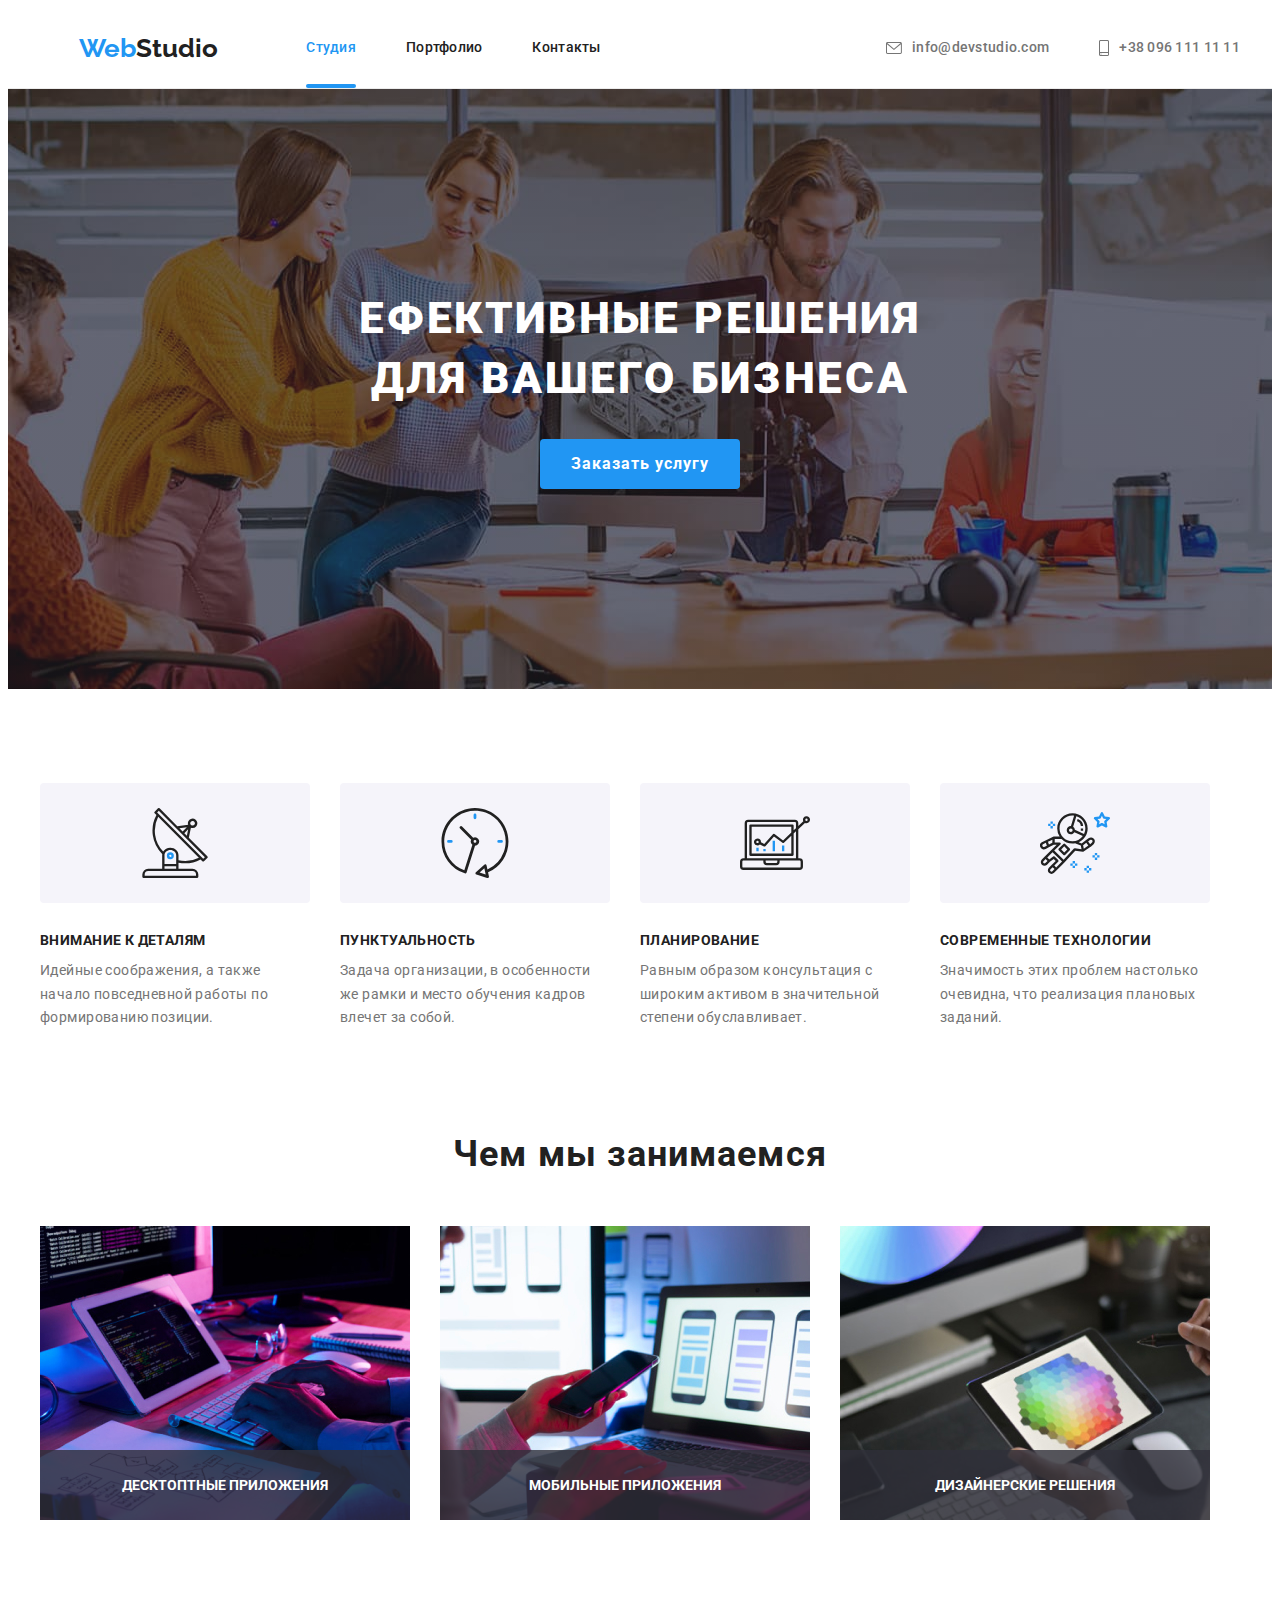
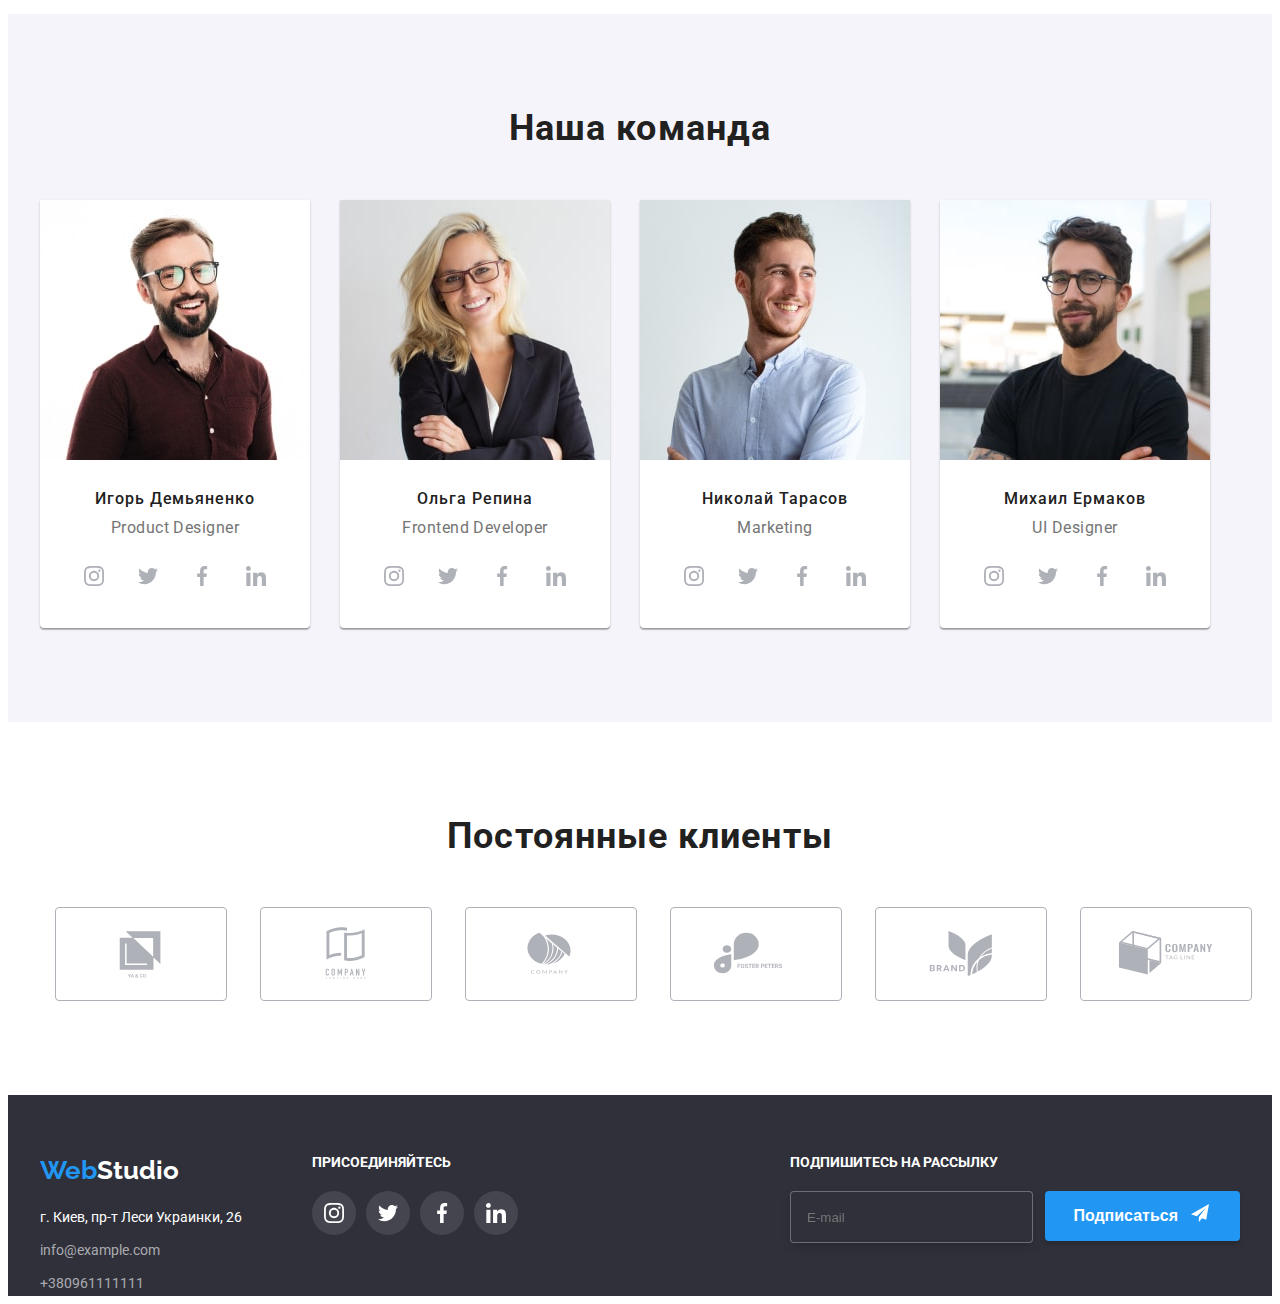
==== commit 7ca26937: "qwertyu" ====
--- a/index.html
+++ b/index.html
@@ -630,7 +630,7 @@
       <section class="section">
         <div class="container">
           <h2 class="client-header">Постоянные клиенты</h2>
-          <ul class="client-logos">
+          <ul class="client-logos list">
             <li class="clients-box">
               <a href="" class="clients-logo">
                 <svg class="clients-icons" width="106" height="60">
--- a/css/main.min.css
+++ b/css/main.min.css
@@ -1 +1 @@
-:root{--first-text-color: #212121;--secondary-text-color: #757575;--white-text-color: #ffffff;--blue-text-color: #2196f3;--items: 1;--indent: 30px}.visuality-hiden{position:absolute;white-space:nowrap;width:1px;height:1px;overflow:hidden;border:0;padding:0;clip:rect(0 0 0 0);clip-path:inset(50%);margin:-1px}.btn-header{position:absolute;width:1px;height:1px;margin:-1px;border:0;padding:0;white-space:nowrap;clip-path:inset(100%);clip:rect(0 0 0 0);overflow:hidden}h1,h2,h3,h4,h5,h6,p{margin:0}.link{text-decoration:none}.list{padding:0;margin:0;list-style:none}img{display:block;width:100%;height:auto}.container{margin-left:auto;margin-right:auto;padding-left:15px;padding-right:15px}@media screen and (min-width: 480px){.container{width:480px}}@media screen and (min-width: 768px){.container{width:768px}}@media screen and (min-width: 1200px){.container{width:1200px}}@media screen and (max-width: 1199px){.section.container{display:none}}.page-body{background-color:var(--white-text-color);font-family:"Roboto";color:var(--first-text-color)}.page-body.no-scroll{overflow:hidden}.section{padding-bottom:94px;padding-top:94px}@media screen and (max-width: 1199px){.section{padding-bottom:60px;padding-top:60px}}.buttons{background-color:var(--blue-text-color);font-family:"Roboto";font-weight:700;font-size:16px;line-height:1.87;color:var(--white-text-color);cursor:pointer;align-items:center;text-align:center;letter-spacing:.06em;border:1px solid rgba(0,0,0,0);border-radius:4px;min-width:200px;height:50px;display:block;margin:0 auto}.buttons:hover,.buttons:focus{background-color:#188ce8;color:#fff;transition:drop-shadow(0px 4px 4px rgba(0, 0, 0, 0.25));transition:color 250ms cubic-bezier(0.4, 0, 0.2, 1)}.filters-button{margin-bottom:50px;display:flex;flex-wrap:wrap;gap:8px}@media screen and (min-width: 768px){.filters-button{justify-content:center}}.filters{font-weight:500;font-size:16px;line-height:1.62;display:inline-block;border-radius:4px;padding:6px 22px;cursor:pointer;letter-spacing:.03em;background-color:#f5f4fa;border:1px solid rgba(0,0,0,0);transition:color 250ms cubic-bezier(0.4, 0, 0.2, 1);background-color:250ms cubic-bezier(0.4, 0, 0.2, 1)}.filters:hover,.filters:focus{background-color:#2196f3;color:#fff}.filters.active{background-color:#2196f3;color:#fff}.send-button{display:inline-flex;align-items:center;width:200px;height:50px;margin-left:12px;padding:10px 28px;cursor:pointer;font-weight:700;font-size:16px;line-height:1.87;color:#fff;background-color:#2196f3;box-shadow:0px 4px 4px rgba(0,0,0,.15);border-radius:4px;border:rgba(0,0,0,0)}.icon-send{margin-left:10px;fill:#fff}.site-nav__logo{font-family:"Raleway";font-weight:700;font-size:26px;line-height:1.19;color:var(--blue-text-color);text-decoration:none;padding-top:16px;padding-bottom:16px}@media screen and (min-width: 480px){.div-logo{justify-content:center;display:inline-flex;align-items:center}}.page-footer__logo{font-family:"Raleway";font-weight:700;font-size:26px;line-height:1.19;color:var(--blue-text-color);text-decoration:none}.site-nav__blue{color:var(--blue-text-color)}.site-nav__black{color:var(--first-text-color)}.page-footer__white{color:var(--white-text-color)}.page-footer__blue{color:var(--blue-text-color)}.social-links{list-style:none;text-decoration:none;display:flex;padding:0%;justify-content:center}.item-icon{margin-right:10px;list-style:none}.icons{width:44px;height:44px;background-color:#fff;border-radius:50%;display:flex;align-items:center;justify-content:center;color:#afb1b8;transition:color 250ms cubic-bezier(0.4, 0, 0.2, 1),background-color 250ms cubic-bezier(0.4, 0, 0.2, 1)}.icons:hover,.icons:focus{background-color:#2196f3;color:#fff}.social-icon{width:20px;height:20px;fill:currentColor}.footer-soc-links{display:flex;justify-content:center}.footer-item-icons:not(:last-child){margin-right:10px}.footer-item-icons{border-radius:50%}.footer-icons{width:44px;height:44px;background-color:rgba(255,255,255,.1);border-radius:50%;display:flex;align-items:center;justify-content:center;transition:color 250ms cubic-bezier(0.4, 0, 0.2, 1),background-color 250ms cubic-bezier(0.4, 0, 0.2, 1)}.footer-icons:hover,.footer-icons:focus{background-color:#2196f3}.footer-soc-icon{width:20px;height:20px;fill:#fff}.svg-container{fill:currentColor;margin-right:10px}.client-logos{display:flex;justify-content:center;margin-left:auto;margin-right:auto;margin-top:50px;padding:0}@media screen and (min-width: 320px){.client-logos{margin-bottom:0;flex-wrap:wrap}}@media screen and (min-width: 480px){.client-logos{margin-bottom:0;flex-wrap:wrap}}@media screen and (min-width: 768px){.client-logos{flex-wrap:wrap}}@media screen and (max-width: 1199px){.client-logos{gap:30px}}@media screen and (min-width: 1200px){.client-logos{list-style:none;margin-right:-30px}}@media screen and (min-width: 320px){.clients-box{list-style:none}}@media screen and (min-width: 1200px){.clients-box{width:1200px;flex-basis:calc(16.6666666667% - 30px);margin-right:30px}}.clients-logo:hover{border:1px solid #2196f3;color:#2196f3}.clients-logo:focus{border:1px solid #2196f3}.clients-logo{width:210px;height:92px;color:#afb1b8;border:1px solid #afb1b8;background-color:#fff;display:flex;align-items:center;justify-content:center;border-radius:4px;transition:color 250ms cubic-bezier(0.4, 0, 0.2, 1),border-color 250ms cubic-bezier(0.4, 0, 0.2, 1)}@media screen and (min-width: 1200px){.clients-logo{width:170px}}.clients-icons{fill:currentColor}.clients-logo:hover .clients-icons{fill:#2196f3}.clients-logo:focus .clients-icons{fill:#2196f3}.client-header{font-weight:700;font-size:36px;line-height:1.16;text-align:center;letter-spacing:.03em;color:#212121}.footer-title-send{margin-bottom:20px;font-weight:700;font-size:14px;line-height:1.14;text-transform:uppercase}.modal-title{font-weight:700;font-size:20px;line-height:1.15;text-align:center;letter-spacing:.03em;margin-bottom:12px}.title{font-weight:900;font-size:44px;line-height:1.36;text-align:center;letter-spacing:.06em;text-transform:uppercase;margin-bottom:30px;color:var(--white-text-color)}@media screen and (max-width: 1199px){.title{font-size:26px}}.specifics-title{font-weight:700;font-size:14px;line-height:1.14;margin-bottom:10px;letter-spacing:.03em;color:var(--first-text-color)}@media screen and (max-width: 767px){.specifics-title{text-align:center}}.work-title{font-weight:700;font-size:36px;line-height:1.16;text-align:center;letter-spacing:.03em;margin-bottom:50px;color:var(--first-text-color)}@media screen and (max-width: 1199px){.work-title{display:none}}.work-title-command{font-weight:700;font-size:36px;line-height:1.16;text-align:center;letter-spacing:.03em;margin-bottom:50px}.specifics-title-team{font-weight:500;font-size:16px;line-height:1.18;margin-top:30px;margin-bottom:10px;text-align:center;letter-spacing:.06em;color:var(--first-text-color)}.footer-title{font-weight:700;font-size:14px;line-height:1.14;color:#fff;margin-bottom:20px}.cards-title{font-weight:700;font-size:18px;line-height:2;letter-spacing:.03em;margin-bottom:4px;color:var(--first-text-color)}.card{justify-content:center;padding-top:94px}.cards{display:block}.cards:hover{box-shadow:0px 1px 1px rgba(0,0,0,.12),0px 4px 4px rgba(0,0,0,.06),1px 4px 6px rgba(0,0,0,.16)}.cards-border{position:relative;overflow:hidden}.cards:hover .open-text{transform:translateY(0%)}.card-content{padding:20px 24px;border:1px solid #eee;border-top:none}.cards-text{font-weight:400;font-size:16px;line-height:1.87;letter-spacing:.03em;margin:0;color:var(--secondary-text-color)}.workers__card-workers{background-color:#fff;box-shadow:0px 1px 3px rgba(0,0,0,.12),0px 1px 1px rgba(0,0,0,.14),0px 2px 1px rgba(0,0,0,.2);padding-bottom:30px;border-radius:0px 0px 4px 4px}.open-text{position:absolute;top:0;background-color:rgba(33,150,243,.9);color:#fff;font-weight:400;font-size:18px;line-height:1.55;padding:63px 24px;height:101%;transform:translateY(100%);transition:transform 250ms cubic-bezier(0.4, 0, 0.2, 1)}.specifics-projects{display:flex;flex-wrap:wrap;gap:var(--indent)}@media screen and (min-width: 768px){.specifics-projects{--items: 2}}@media screen and (min-width: 1200px){.specifics-projects{--items: 3}}.specifics-projects__item{width:calc((100% - var(--indent)*(var(--items) - 1))/var(--items))}.specifics-team{font-weight:400;font-size:16px;line-height:1.18;text-align:center;margin-bottom:16px;letter-spacing:.03em;color:#757575}.workers{display:flex;gap:30px;flex-wrap:wrap;align-items:center}@media screen and (min-width: 768px){.workers__element{width:354px}}@media screen and (min-width: 1200px){.workers__element{width:270px}}.work-list{display:flex;gap:30px}.work-list__projects{width:370px;position:relative}@media screen and (max-width: 1199px){.work-list__projects{display:none}}.thumb{position:absolute;bottom:0;left:0;width:370px;height:70px;background-color:rgba(47,48,58,.8);display:flex;justify-content:center;align-items:center}.add-text{display:flex;justify-content:center;align-items:center;color:#fff;font-weight:700;font-size:14px;line-height:1.17;align-self:center}.worker-container{background-color:#f5f4fa;padding-top:60px;padding-bottom:60px}@media screen and (min-width: 1200px){.worker-container{padding-top:94px;padding-bottom:94px}}.specifics{font-weight:400;font-size:14px;line-height:1.71;letter-spacing:.03em;color:var(--secondary-text-color)}@media screen and (max-width: 767px){.specifics{margin-bottom:30px}}@media screen and (min-width: 768px){.specifics{margin-bottom:10px}}.general-list__spec-icon{height:120px;background-color:#f5f4fa;border-radius:4px;margin-bottom:30px;display:flex;align-items:center;justify-content:center}@media screen and (min-width: 480px){.general-list__spec-icon{width:450px}}@media screen and (min-width: 768px){.general-list__spec-icon{width:354px}}@media screen and (min-width: 1200px){.general-list__spec-icon{width:270px}}.general-list__icon-box{width:70px;height:70px}@media screen and (min-width: 768px){.general-list{display:flex;flex-wrap:wrap;gap:30px}}@media screen and (min-width: 480px){.general-list__item{max-width:450px}}@media screen and (min-width: 768px){.general-list__item{max-width:354px}}@media screen and (min-width: 1200px){.general-list__item{max-width:calc(25% - 30px)}}.name-thumb{display:block;margin-bottom:4px;font-weight:400;font-size:12px;line-height:1.16;letter-spacing:.01em;color:#757575}.name-thumb:focus{border-color:#2196f3}.stroke-thumb{margin-bottom:10px}.stroke-name-thumb{position:relative;display:block}.stroke-name{padding-left:42px;outline:none;width:100%;height:40px;left:576px;top:314px;border:1px solid rgba(33,33,33,.2);border-radius:4px;background-color:rgba(0,0,0,0);outline:rgba(0,0,0,0)}.stroke-name-text{padding:12px;width:100%;height:120px;border:1px solid rgba(33,33,33,.2);border-radius:4px;background-color:rgba(0,0,0,0);outline:rgba(0,0,0,0);resize:none}.stroke-name-text:hover{border-color:#2196f3}.stroke-name-text:focus{border-color:#2196f3}.stroke-name:hover{border-color:#2196f3}.stroke-name:focus{border-color:#2196f3}.name-icon{left:12px;position:absolute;top:50%;transform:translateY(-50%)}.stroke-name:hover+.name-icon{fill:#2196f3}.stroke-name:focus+.name-icon{fill:#2196f3;border-color:#2196f3}textarea{width:448px;height:120px;font-weight:400;font-size:12px;line-height:1.16;letter-spacing:.01em;color:rgba(117,117,117,.5)}.rules{font-weight:400;font-size:14px;line-height:1.71;letter-spacing:.03em;margin-left:5px;color:#2196f3}.input-check:checked+.check-text span{background-color:#2196f3;border:none}.input-check:checked+.check-text .check-icon{fill:var(--white-text-color)}.check-text{display:flex;justify-content:center;align-items:center;margin-top:20px;font-weight:400;font-size:14px;line-height:1.71;letter-spacing:.03em}.check-text span{width:16px;height:15px;border:1px solid #757575;border-radius:2px;margin-right:7px;display:flex;align-items:center;justify-content:center}.check-icon{fill:rgba(0,0,0,0)}.text-span{font-weight:400;font-size:14px;line-height:1.71;letter-spacing:.03em;color:#757575}.modal-button-input{display:block;width:200px;height:50px;color:#fff;background-color:#2196f3;margin-top:30px;margin-left:auto;margin-right:auto;box-shadow:0px 4px 4px rgba(0,0,0,.15);border-radius:4px;border:1px solid rgba(0,0,0,0);cursor:pointer;font-weight:700;font-size:16px;line-height:1.87;align-items:center;text-align:center}.backdrop{position:fixed;top:0;left:0;width:100%;height:100%;background:rgba(0,0,0,.2);transition:opacity 250ms cubic-bezier(0.4, 0, 0.2, 1)}.backdrop.is-hidden{opacity:0;pointer-events:none}.backdrop.is-hidden .modal{transform:translate(0%, -50%) rotate(0)}.modal{width:528px;padding:40px;background-color:#fff;position:absolute;top:50%;left:50%;transform:translate(-50%, -50%) rotate(360deg);background-color:#fff;box-shadow:0px 1px 3px rgba(0,0,0,.12),0px 1px 1px rgba(0,0,0,.14),0px 2px 1px rgba(0,0,0,.2);border-radius:4px;transition:transform 250ms cubic-bezier(0.4, 0, 0.2, 1)}.modal-close-button{position:absolute;top:8px;right:8px;width:30px;height:30px;border-radius:50%;background-color:#fff;border:1px solid rgba(0,0,0,.1);cursor:pointer;display:flex;align-items:center;justify-content:center}.modal-close-button::after{content:"";position:absolute;left:0;bottom:0;display:block;width:521px;height:581px;transform:scaleX(0);transition:color 250ms cubic-bezier(0.4, 0, 0.2, 1),fill 250ms cubic-bezier(0.4, 0, 0.2, 1)}.modal-close-button:hover::after{transform:scaleX(1)}.icon-close{width:18px;height:18px;fill:#212121}.modal-close-button:hover .icon-close{fill:#2196f3}.modal-close-button:focus .icon-close{fill:#2196f3}.email-input{margin-left:93px}.input-text{width:358px;height:50px;color:rgba(255,255,255,.6);background-color:#2f303a;border:1px solid rgba(255,255,255,.3);filter:drop-shadow(0px 4px 4px rgba(0, 0, 0, 0.15));border-radius:4px;padding:0 16px;outline:rgba(0,0,0,0)}.mobile-form{display:flex;flex-wrap:wrap;justify-content:center}.page-footer{padding-top:60px;padding-bottom:60px;background-color:#2f303a;color:var(--white-text-color)}.logo-footer{font-family:"Raleway";font-weight:700;font-size:26px;line-height:1.19em;letter-spacing:.03em;display:block;justify-content:flex-start;color:var(--blue-text-color);text-decoration:none;margin-bottom:20px}.text-address{width:227px;font-style:normal;display:block;color:var(--white-text-color);margin-top:20px}@media screen and (min-width: 480px){.text-address{justify-content:center}}.address{font-family:"Roboto";font-weight:400;font-size:14px;line-height:1.71;margin:0;width:231px;height:21px;color:#fff}.text-email{display:block;font-weight:400;font-size:14px;line-height:1.71;text-decoration:none;margin-bottom:9px;margin-top:9px;width:231px;height:21px;color:rgba(255,255,255,.6);transition:color 250ms cubic-bezier(0.4, 0, 0.2, 1)}@media screen and (min-width: 480px){.text-email{justify-content:center}}.text-email{color:rgba(255,255,255,.6)}.text-email:hover,.text-email:focus{color:#2196f3}.text-telephone{display:block;font-weight:400;font-size:14px;line-height:1.71;text-decoration:none;width:231px;height:21px;color:rgba(255,255,255,.6)}.text-telephone:hover,.text-telephone:focus{color:#2196f3;transition:color 250ms cubic-bezier(0.4, 0, 0.2, 1)}.footer-container{display:flex}@media screen and (min-width: 1200px){.footer-container{justify-content:flex-start}}.flex-container{display:flex}.join{margin-left:70px}.menu-burger{display:inline-flex;align-items:center;justify-content:center;width:40px;height:40px;background-color:rgba(0,0,0,0);border:none}@media screen and (min-width: 768px){.menu-burger{display:none}}.menu-burger.js-close-menu{position:absolute;top:10px;right:15px}.mobile-menu{display:flex;flex-direction:column;position:fixed;top:0;left:0;background-color:#fff;width:100%;height:100%;padding:48px 40px;transform:translateX(100%);transition:transform 500ms}.mobile-menu.is-open{transform:translateX(0)}.mobile-menu-nav{margin-bottom:auto}.mobile-menu-nav-item{margin-bottom:32px}.mobile-menu-nav-link{font-weight:500;font-size:40px;line-height:1.175;letter-spacing:.02em;color:#212121}.mobile-menu-nav-link.current{color:#2196f3}.mobile-menu-contacts{margin-bottom:64px}.mobile-menu-contacts-item{margin-bottom:32px}.mobile-menu-contacts-link{font-weight:500;font-size:24px;line-height:1.1666666667;letter-spacing:.02em;color:#757575}.mobile-menu-contacts-link.current{color:#2196f3}@media screen and (min-width: 480px){.mobile-menu-contacts-link.current{font-size:34px}}.mobile-menu-social{display:flex;flex-wrap:wrap;gap:10px}.mobile-menu-social-link{font-weight:500;font-size:18px;line-height:1.2222222222;letter-spacing:.02em;color:#2196f3;border-right:1px solid rgba(33,33,33,.2);padding-right:10px}.line{border-bottom:1px solid #ececec}.page-header{background-color:var(--white-text-color)}@media screen and (min-width: 768px){.header-container{display:flex;align-items:center;justify-content:space-between}}.site-nav{display:flex;align-items:center}@media screen and (max-width: 480px){.site-nav{margin:0}}@media screen and (max-width: 767px){.site-nav{align-items:center;display:flex;justify-content:space-between}}@media screen and (min-width: 768px){.site-nav{width:768px}}@media screen and (min-width: 1200px){.site-nav{width:1200px;display:flex;justify-content:center;align-items:center}}.nav-list{margin-left:93px;display:flex}@media screen and (max-width: 767px){.nav-list{display:none}}@media screen and (min-width: 768px){.nav-list{margin-left:88px}}.nav-list__navigation:not(:last-child){margin-right:50px}.nav-list__link{font-family:"Roboto";font-weight:500;font-size:14px;line-height:1.14;letter-spacing:.02em;padding:32px 0;display:block;position:relative;color:var(--first-text-color);transition:color 250ms cubic-bezier(0.4, 0, 0.2, 1)}@media screen and (min-width: 768px){.nav-list__link{align-items:center;justify-content:flex-end}}.nav-list__link:hover,.nav-list__link:focus{color:var(--blue-text-color)}.nav-list__link.current{color:var(--blue-text-color)}.nav-list__link.current::after{content:"";position:absolute;width:100%;height:4px;left:0;bottom:0;background-color:var(--blue-text-color);display:block;border-radius:2px}@media screen and (max-width: 767px){.contacts{display:none}}@media screen and (min-width: 1200px){.contacts{width:1200px;display:flex;justify-content:flex-end;margin-left:auto;align-items:center}}.contacts__item:not(:last-child){margin-bottom:10px}@media screen and (min-width: 1200px){.contacts__item:not(:last-child){margin-right:50px;margin-bottom:0}}.contacts__link{display:flex;align-items:center;font-weight:500;font-size:12px;line-height:1.14;letter-spacing:.02em;color:#757575;transition:color 250ms cubic-bezier(0.4, 0, 0.2, 1)}.contacts__link:hover,.contacts__link:focus{color:var(--blue-text-color)}@media screen and (min-width: 1200px){.contacts__link{font-size:14px}}@media screen and (min-width: 1200px){.icon-mail{width:16px;height:12px}}@media screen and (min-width: 1200px){.icon-tel{width:10px;height:16px}}.hero{max-width:1600px;margin:0 auto;background-color:#c4c4c4;background-image:linear-gradient(rgba(47, 48, 58, 0.4), rgba(47, 48, 58, 0.4)),url(../images/Img-backround-hero.jpg);padding-bottom:118px;padding-top:118px;background-position:center;background-repeat:no-repeat}@media screen and (min-width: 480px){.hero .hero{background-position:center}}@media screen and (min-width: 1200px){.hero{padding-bottom:200px;padding-top:200px}}.work-section{padding-top:0}@media screen and (max-width: 1199px){.work-section{display:none}}/*# sourceMappingURL=main.min.css.map */+:root{--first-text-color: #212121;--secondary-text-color: #757575;--white-text-color: #ffffff;--blue-text-color: #2196f3;--items: 1;--indent: 30px}.visuality-hiden{position:absolute;white-space:nowrap;width:1px;height:1px;overflow:hidden;border:0;padding:0;clip:rect(0 0 0 0);clip-path:inset(50%);margin:-1px}.btn-header{position:absolute;width:1px;height:1px;margin:-1px;border:0;padding:0;white-space:nowrap;clip-path:inset(100%);clip:rect(0 0 0 0);overflow:hidden}h1,h2,h3,h4,h5,h6,p{margin:0}.link{text-decoration:none}.list{padding:0;margin:0;list-style:none}img{display:block;width:100%;height:auto}.container{margin-left:auto;margin-right:auto;padding-left:15px;padding-right:15px}@media screen and (min-width: 480px){.container{width:480px}}@media screen and (min-width: 768px){.container{width:768px}}@media screen and (min-width: 1200px){.container{width:1200px}}@media screen and (max-width: 1199px){.section.container{display:none}}.page-body{background-color:var(--white-text-color);font-family:"Roboto";color:var(--first-text-color)}.page-body.no-scroll{overflow:hidden}.section{padding-bottom:94px;padding-top:94px}@media screen and (max-width: 1199px){.section{padding-bottom:60px;padding-top:60px}}.buttons{background-color:var(--blue-text-color);font-family:"Roboto";font-weight:700;font-size:16px;line-height:1.87;color:var(--white-text-color);cursor:pointer;align-items:center;text-align:center;letter-spacing:.06em;border:1px solid rgba(0,0,0,0);border-radius:4px;min-width:200px;height:50px;display:block;margin:0 auto}.buttons:hover,.buttons:focus{background-color:#188ce8;color:#fff;transition:drop-shadow(0px 4px 4px rgba(0, 0, 0, 0.25));transition:color 250ms cubic-bezier(0.4, 0, 0.2, 1)}.filters-button{margin-bottom:50px;display:flex;flex-wrap:wrap;gap:8px}@media screen and (min-width: 768px){.filters-button{justify-content:center}}.filters{font-weight:500;font-size:16px;line-height:1.62;display:inline-block;border-radius:4px;padding:6px 22px;cursor:pointer;letter-spacing:.03em;background-color:#f5f4fa;border:1px solid rgba(0,0,0,0);transition:color 250ms cubic-bezier(0.4, 0, 0.2, 1);background-color:250ms cubic-bezier(0.4, 0, 0.2, 1)}.filters:hover,.filters:focus{background-color:#2196f3;color:#fff}.filters.active{background-color:#2196f3;color:#fff}.send-button{display:inline-flex;align-items:center;width:200px;height:50px;padding:10px 28px;cursor:pointer;font-weight:700;font-size:16px;line-height:1.87;color:#fff;background-color:#2196f3;box-shadow:0px 4px 4px rgba(0,0,0,.15);border-radius:4px;border:rgba(0,0,0,0)}.icon-send{margin-left:10px;fill:#fff}.site-nav__logo{font-family:"Raleway";font-weight:700;font-size:26px;line-height:1.19;color:var(--blue-text-color);text-decoration:none;padding-top:16px;padding-bottom:16px}@media screen and (min-width: 480px){.div-logo{justify-content:center;display:inline-flex;align-items:center}}.page-footer__logo{font-family:"Raleway";font-weight:700;font-size:26px;line-height:1.19;color:var(--blue-text-color);text-decoration:none}.site-nav__blue{color:var(--blue-text-color)}.site-nav__black{color:var(--first-text-color)}.page-footer__white{color:var(--white-text-color)}.page-footer__blue{color:var(--blue-text-color)}.social-links{list-style:none;text-decoration:none;display:flex;padding:0%;justify-content:center}.item-icon{margin-right:10px;list-style:none}.icons{width:44px;height:44px;background-color:#fff;border-radius:50%;display:flex;align-items:center;justify-content:center;color:#afb1b8;transition:color 250ms cubic-bezier(0.4, 0, 0.2, 1),background-color 250ms cubic-bezier(0.4, 0, 0.2, 1)}.icons:hover,.icons:focus{background-color:#2196f3;color:#fff}.social-icon{width:20px;height:20px;fill:currentColor}.footer-soc-links{display:flex;justify-content:center}.footer-item-icons:not(:last-child){margin-right:10px}.footer-item-icons{border-radius:50%}.footer-icons{width:44px;height:44px;background-color:rgba(255,255,255,.1);border-radius:50%;display:flex;align-items:center;justify-content:center;transition:color 250ms cubic-bezier(0.4, 0, 0.2, 1),background-color 250ms cubic-bezier(0.4, 0, 0.2, 1)}.footer-icons:hover,.footer-icons:focus{background-color:#2196f3}.footer-soc-icon{width:20px;height:20px;fill:#fff}.svg-container{fill:currentColor;margin-right:10px}.client-logos{display:flex;justify-content:center;gap:30px;margin-left:auto;margin-top:50px}@media screen and (min-width: 320px){.client-logos{flex-wrap:wrap}}@media screen and (min-width: 480px){.client-logos{margin-bottom:0;flex-wrap:wrap}}@media screen and (min-width: 768px){.client-logos{flex-wrap:wrap}}@media screen and (max-width: 1199px){.client-logos{gap:30px}}@media screen and (min-width: 1200px){.client-logos{margin-right:-30px}}@media screen and (min-width: 320px){.clients-box{list-style:none}}@media screen and (min-width: 1200px){.clients-box{flex-basis:calc(16.6666666667% - 30px)}}.clients-logo:hover{border:1px solid #2196f3;color:#2196f3}.clients-logo:focus{border:1px solid #2196f3}.clients-logo{width:210px;height:92px;color:#afb1b8;border:1px solid #afb1b8;background-color:#fff;display:flex;align-items:center;justify-content:center;border-radius:4px;transition:color 250ms cubic-bezier(0.4, 0, 0.2, 1),border-color 250ms cubic-bezier(0.4, 0, 0.2, 1)}@media screen and (min-width: 1200px){.clients-logo{width:170px}}.clients-icons{fill:currentColor}.clients-logo:hover .clients-icons{fill:#2196f3}.clients-logo:focus .clients-icons{fill:#2196f3}.client-header{font-weight:700;font-size:36px;line-height:1.16;text-align:center;letter-spacing:.03em;color:#212121}.footer-title-send{margin-bottom:20px;font-weight:700;font-size:14px;line-height:1.14;text-transform:uppercase}@media screen and (min-width: 1200px){.footer-title-send{text-align:left}}.modal-title{font-weight:700;font-size:20px;line-height:1.15;text-align:center;letter-spacing:.03em;margin-bottom:12px}.title{font-weight:900;font-size:44px;line-height:1.36;text-align:center;letter-spacing:.06em;text-transform:uppercase;margin-bottom:30px;color:var(--white-text-color)}@media screen and (max-width: 1199px){.title{font-size:26px}}.specifics-title{font-weight:700;font-size:14px;line-height:1.14;margin-bottom:10px;letter-spacing:.03em;color:var(--first-text-color)}@media screen and (max-width: 767px){.specifics-title{text-align:center}}.work-title{font-weight:700;font-size:36px;line-height:1.16;text-align:center;letter-spacing:.03em;margin-bottom:50px;color:var(--first-text-color)}@media screen and (max-width: 1199px){.work-title{display:none}}.work-title-command{font-weight:700;font-size:36px;line-height:1.16;text-align:center;letter-spacing:.03em;margin-bottom:50px}.specifics-title-team{font-weight:500;font-size:16px;line-height:1.18;margin-top:30px;margin-bottom:10px;text-align:center;letter-spacing:.06em;color:var(--first-text-color)}.footer-title{font-weight:700;font-size:14px;line-height:1.14;color:#fff;margin-bottom:20px}.cards-title{font-weight:700;font-size:18px;line-height:2;letter-spacing:.03em;margin-bottom:4px;color:var(--first-text-color)}.card{justify-content:center;padding-top:94px}.cards{display:block}.cards:hover{box-shadow:0px 1px 1px rgba(0,0,0,.12),0px 4px 4px rgba(0,0,0,.06),1px 4px 6px rgba(0,0,0,.16)}.cards-border{position:relative;overflow:hidden}.cards:hover .open-text{transform:translateY(0%)}.card-content{padding:20px 24px;border:1px solid #eee;border-top:none}.cards-text{font-weight:400;font-size:16px;line-height:1.87;letter-spacing:.03em;margin:0;color:var(--secondary-text-color)}.workers__card-workers{background-color:#fff;box-shadow:0px 1px 3px rgba(0,0,0,.12),0px 1px 1px rgba(0,0,0,.14),0px 2px 1px rgba(0,0,0,.2);padding-bottom:30px;border-radius:0px 0px 4px 4px}.open-text{position:absolute;top:0;background-color:rgba(33,150,243,.9);color:#fff;font-weight:400;font-size:18px;line-height:1.55;padding:63px 24px;height:101%;transform:translateY(100%);transition:transform 250ms cubic-bezier(0.4, 0, 0.2, 1)}.specifics-projects{display:flex;flex-wrap:wrap;gap:var(--indent)}@media screen and (min-width: 768px){.specifics-projects{--items: 2}}@media screen and (min-width: 1200px){.specifics-projects{--items: 3}}.specifics-projects__item{width:calc((100% - var(--indent)*(var(--items) - 1))/var(--items))}.specifics-team{font-weight:400;font-size:16px;line-height:1.18;text-align:center;margin-bottom:16px;letter-spacing:.03em;color:#757575}.workers{display:flex;gap:30px;flex-wrap:wrap;align-items:center}@media screen and (min-width: 768px){.workers__element{width:354px}}@media screen and (min-width: 1200px){.workers__element{width:270px}}.work-list{display:flex;gap:30px}.work-list__projects{width:370px;position:relative}@media screen and (max-width: 1199px){.work-list__projects{display:none}}.thumb{position:absolute;bottom:0;left:0;width:370px;height:70px;background-color:rgba(47,48,58,.8);display:flex;justify-content:center;align-items:center}.add-text{display:flex;justify-content:center;align-items:center;color:#fff;font-weight:700;font-size:14px;line-height:1.17;align-self:center}.worker-container{background-color:#f5f4fa;padding-top:60px;padding-bottom:60px}@media screen and (min-width: 1200px){.worker-container{padding-top:94px;padding-bottom:94px}}.specifics{font-weight:400;font-size:14px;line-height:1.71;letter-spacing:.03em;color:var(--secondary-text-color)}@media screen and (max-width: 767px){.specifics{margin-bottom:30px}}@media screen and (min-width: 768px){.specifics{margin-bottom:10px}}.general-list__spec-icon{height:120px;background-color:#f5f4fa;border-radius:4px;margin-bottom:30px;display:flex;align-items:center;justify-content:center}@media screen and (min-width: 480px){.general-list__spec-icon{width:450px}}@media screen and (min-width: 768px){.general-list__spec-icon{width:354px}}@media screen and (min-width: 1200px){.general-list__spec-icon{width:270px}}.general-list__icon-box{width:70px;height:70px}@media screen and (min-width: 768px){.general-list{display:flex;flex-wrap:wrap;gap:30px}}@media screen and (min-width: 480px){.general-list__item{max-width:450px}}@media screen and (min-width: 768px){.general-list__item{max-width:354px}}@media screen and (min-width: 1200px){.general-list__item{max-width:calc(25% - 30px)}}.name-thumb{display:block;margin-bottom:4px;font-weight:400;font-size:12px;line-height:1.16;letter-spacing:.01em;color:#757575}.name-thumb:focus{border-color:#2196f3}.stroke-thumb{margin-bottom:10px}.stroke-name-thumb{position:relative;display:block}.stroke-name{padding-left:42px;outline:none;width:100%;height:40px;left:576px;top:314px;border:1px solid rgba(33,33,33,.2);border-radius:4px;background-color:rgba(0,0,0,0);outline:rgba(0,0,0,0)}.stroke-name-text{padding:12px;width:100%;height:120px;border:1px solid rgba(33,33,33,.2);border-radius:4px;background-color:rgba(0,0,0,0);outline:rgba(0,0,0,0);resize:none}.stroke-name-text:hover{border-color:#2196f3}.stroke-name-text:focus{border-color:#2196f3}.stroke-name:hover{border-color:#2196f3}.stroke-name:focus{border-color:#2196f3}.name-icon{left:12px;position:absolute;top:50%;transform:translateY(-50%)}.stroke-name:hover+.name-icon{fill:#2196f3}.stroke-name:focus+.name-icon{fill:#2196f3;border-color:#2196f3}textarea{width:448px;height:120px;font-weight:400;font-size:12px;line-height:1.16;letter-spacing:.01em;color:rgba(117,117,117,.5)}.rules{font-weight:400;font-size:14px;line-height:1.71;letter-spacing:.03em;margin-left:5px;color:#2196f3}.input-check:checked+.check-text span{background-color:#2196f3;border:none}.input-check:checked+.check-text .check-icon{fill:var(--white-text-color)}.check-text{display:flex;justify-content:center;align-items:center;margin-top:20px;font-weight:400;font-size:14px;line-height:1.71;letter-spacing:.03em}.check-text span{width:16px;height:15px;border:1px solid #757575;border-radius:2px;margin-right:7px;display:flex;align-items:center;justify-content:center}.check-icon{fill:rgba(0,0,0,0)}.text-span{font-weight:400;font-size:14px;line-height:1.71;letter-spacing:.03em;color:#757575}.modal-button-input{display:block;width:200px;height:50px;color:#fff;background-color:#2196f3;margin-top:30px;margin-left:auto;margin-right:auto;box-shadow:0px 4px 4px rgba(0,0,0,.15);border-radius:4px;border:1px solid rgba(0,0,0,0);cursor:pointer;font-weight:700;font-size:16px;line-height:1.87;align-items:center;text-align:center}.backdrop{position:fixed;top:0;left:0;width:100%;height:100%;background:rgba(0,0,0,.2);transition:opacity 250ms cubic-bezier(0.4, 0, 0.2, 1)}.backdrop.is-hidden{opacity:0;pointer-events:none}.backdrop.is-hidden .modal{transform:translate(0%, -50%) rotate(0)}.modal{width:528px;padding:40px;background-color:#fff;position:absolute;top:50%;left:50%;transform:translate(-50%, -50%) rotate(360deg);background-color:#fff;box-shadow:0px 1px 3px rgba(0,0,0,.12),0px 1px 1px rgba(0,0,0,.14),0px 2px 1px rgba(0,0,0,.2);border-radius:4px;transition:transform 250ms cubic-bezier(0.4, 0, 0.2, 1)}.modal-close-button{position:absolute;top:8px;right:8px;width:30px;height:30px;border-radius:50%;background-color:#fff;border:1px solid rgba(0,0,0,.1);cursor:pointer;display:flex;align-items:center;justify-content:center}.modal-close-button::after{content:"";position:absolute;left:0;bottom:0;display:block;width:521px;height:581px;transform:scaleX(0);transition:color 250ms cubic-bezier(0.4, 0, 0.2, 1),fill 250ms cubic-bezier(0.4, 0, 0.2, 1)}.modal-close-button:hover::after{transform:scaleX(1)}.icon-close{width:18px;height:18px;fill:#212121}.modal-close-button:hover .icon-close{fill:#2196f3}.modal-close-button:focus .icon-close{fill:#2196f3}.email-input{text-align:center}@media screen and (min-width: 768px){.email-input{width:450px}}@media screen and (min-width: 1200px){.email-input{max-width:100%;margin-left:auto}}.input-text{height:50px;color:rgba(255,255,255,.6);background-color:#2f303a;border:1px solid rgba(255,255,255,.3);filter:drop-shadow(0px 4px 4px rgba(0, 0, 0, 0.15));border-radius:4px;padding:0 16px;outline:rgba(0,0,0,0)}@media screen and (min-width: 480px){.input-text{width:100%}}@media screen and (min-width: 768px){.input-text{width:100%}}@media screen and (min-width: 1200px){.input-text{width:100%}}.mobile-form{display:flex;justify-content:center;gap:20px}@media screen and (max-width: 1199px){.mobile-form{flex-wrap:wrap}}@media screen and (min-width: 1200px){.mobile-form{gap:12px}}.page-footer{padding-top:60px;background-color:#2f303a;color:var(--white-text-color)}@media screen and (max-width: 1199px){.page-footer{padding-bottom:60px}}.footer-group-logo{flex-wrap:wrap;text-align:center;margin-bottom:60px}@media screen and (min-width: 1200px){.footer-group-logo{text-align:left;margin:0}}.logo-footer{font-family:"Raleway";font-weight:700;font-size:26px;line-height:1.19em;letter-spacing:.03em;display:block;justify-content:flex-start;color:var(--blue-text-color);text-decoration:none;margin-bottom:20px}.text-address{font-style:normal;display:block;color:var(--white-text-color);margin-top:20px}.address{font-size:14px;line-height:1.71;margin:0;color:#fff}.text-email{display:block;font-size:14px;line-height:1.71;text-decoration:none;margin-bottom:9px;margin-top:9px;color:rgba(255,255,255,.6);transition:color 250ms cubic-bezier(0.4, 0, 0.2, 1)}.text-email{color:rgba(255,255,255,.6)}.text-email:hover,.text-email:focus{color:#2196f3}.text-telephone{display:block;font-size:14px;line-height:1.71;text-decoration:none;color:rgba(255,255,255,.6)}.text-telephone:hover,.text-telephone:focus{color:#2196f3;transition:color 250ms cubic-bezier(0.4, 0, 0.2, 1)}@media screen and (min-width: 768px){.footer-container{display:flex;flex-wrap:wrap;justify-content:space-around}}@media screen and (min-width: 1200px){.footer-container{justify-content:flex-start}}.flex-container{display:flex}.join{text-align:center;margin-bottom:60px}@media screen and (min-width: 1200px){.join{margin-left:70px;text-align:start;margin:0;margin-left:70px}}.menu-burger{display:inline-flex;align-items:center;justify-content:center;width:40px;height:40px;background-color:rgba(0,0,0,0);border:none}@media screen and (min-width: 768px){.menu-burger{display:none}}.menu-burger.js-close-menu{position:absolute;top:10px;right:15px}.mobile-menu{display:flex;flex-direction:column;position:fixed;top:0;left:0;background-color:#fff;width:100%;height:100%;padding:48px 40px;transform:translateX(100%);transition:transform 500ms}.mobile-menu.is-open{transform:translateX(0)}.mobile-menu-nav{margin-bottom:auto}.mobile-menu-nav-item{margin-bottom:32px}.mobile-menu-nav-link{font-weight:500;font-size:40px;line-height:1.175;letter-spacing:.02em;color:#212121}.mobile-menu-nav-link.current{color:#2196f3}.mobile-menu-contacts{margin-bottom:64px}.mobile-menu-contacts-item{margin-bottom:32px}.mobile-menu-contacts-link{font-weight:500;font-size:24px;line-height:1.1666666667;letter-spacing:.02em;color:#757575}.mobile-menu-contacts-link.current{color:#2196f3}@media screen and (min-width: 480px){.mobile-menu-contacts-link.current{font-size:34px}}.mobile-menu-social{display:flex;flex-wrap:wrap;gap:10px}.mobile-menu-social-link{font-weight:500;font-size:18px;line-height:1.2222222222;letter-spacing:.02em;color:#2196f3;border-right:1px solid rgba(33,33,33,.2);padding-right:10px}.line{border-bottom:1px solid #ececec}.page-header{background-color:var(--white-text-color)}@media screen and (min-width: 768px){.header-container{display:flex;align-items:center;justify-content:space-between}}.site-nav{display:flex;align-items:center}@media screen and (max-width: 480px){.site-nav{margin:0}}@media screen and (max-width: 767px){.site-nav{align-items:center;display:flex;justify-content:space-between}}@media screen and (min-width: 768px){.site-nav{width:768px}}@media screen and (min-width: 1200px){.site-nav{width:1200px;display:flex;justify-content:center;align-items:center}}.nav-list{margin-left:93px;display:flex}@media screen and (max-width: 767px){.nav-list{display:none}}@media screen and (min-width: 768px){.nav-list{margin-left:88px}}.nav-list__navigation:not(:last-child){margin-right:50px}.nav-list__link{font-family:"Roboto";font-weight:500;font-size:14px;line-height:1.14;letter-spacing:.02em;padding:32px 0;display:block;position:relative;color:var(--first-text-color);transition:color 250ms cubic-bezier(0.4, 0, 0.2, 1)}@media screen and (min-width: 768px){.nav-list__link{align-items:center;justify-content:flex-end}}.nav-list__link:hover,.nav-list__link:focus{color:var(--blue-text-color)}.nav-list__link.current{color:var(--blue-text-color)}.nav-list__link.current::after{content:"";position:absolute;width:100%;height:4px;left:0;bottom:0;background-color:var(--blue-text-color);display:block;border-radius:2px}@media screen and (max-width: 767px){.contacts{display:none}}@media screen and (min-width: 1200px){.contacts{width:1200px;display:flex;justify-content:flex-end;margin-left:auto;align-items:center}}.contacts__item:not(:last-child){margin-bottom:10px}@media screen and (min-width: 1200px){.contacts__item:not(:last-child){margin-right:50px;margin-bottom:0}}.contacts__link{display:flex;align-items:center;font-weight:500;font-size:12px;line-height:1.14;letter-spacing:.02em;color:#757575;transition:color 250ms cubic-bezier(0.4, 0, 0.2, 1)}.contacts__link:hover,.contacts__link:focus{color:var(--blue-text-color)}@media screen and (min-width: 1200px){.contacts__link{font-size:14px}}@media screen and (min-width: 1200px){.icon-mail{width:16px;height:12px}}@media screen and (min-width: 1200px){.icon-tel{width:10px;height:16px}}.hero{max-width:1600px;margin:0 auto;background-color:#c4c4c4;background-image:linear-gradient(rgba(47, 48, 58, 0.4), rgba(47, 48, 58, 0.4)),url(../images/Img-backround-hero.jpg);padding-bottom:118px;padding-top:118px;background-position:center;background-repeat:no-repeat}@media screen and (min-width: 480px){.hero .hero{background-position:center}}@media screen and (min-width: 1200px){.hero{padding-bottom:200px;padding-top:200px}}.work-section{padding-top:0}@media screen and (max-width: 1199px){.work-section{display:none}}/*# sourceMappingURL=main.min.css.map */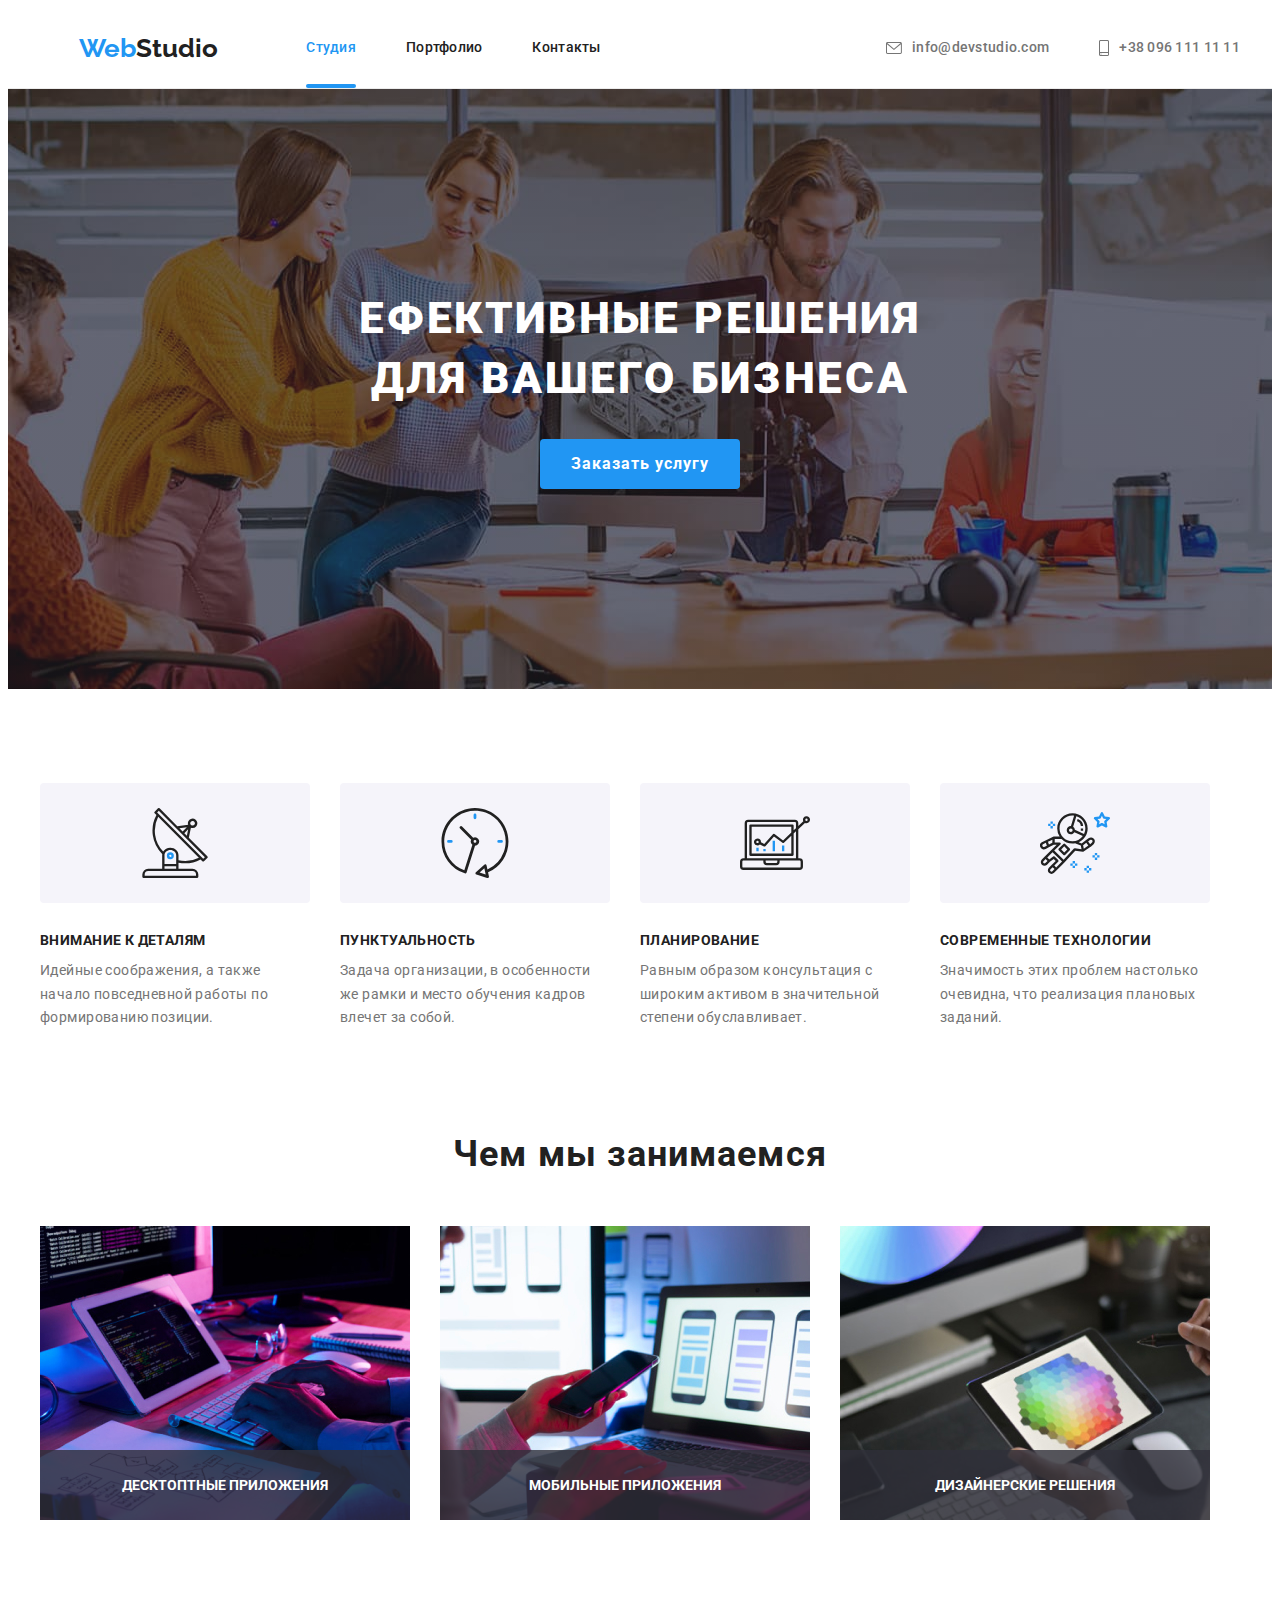
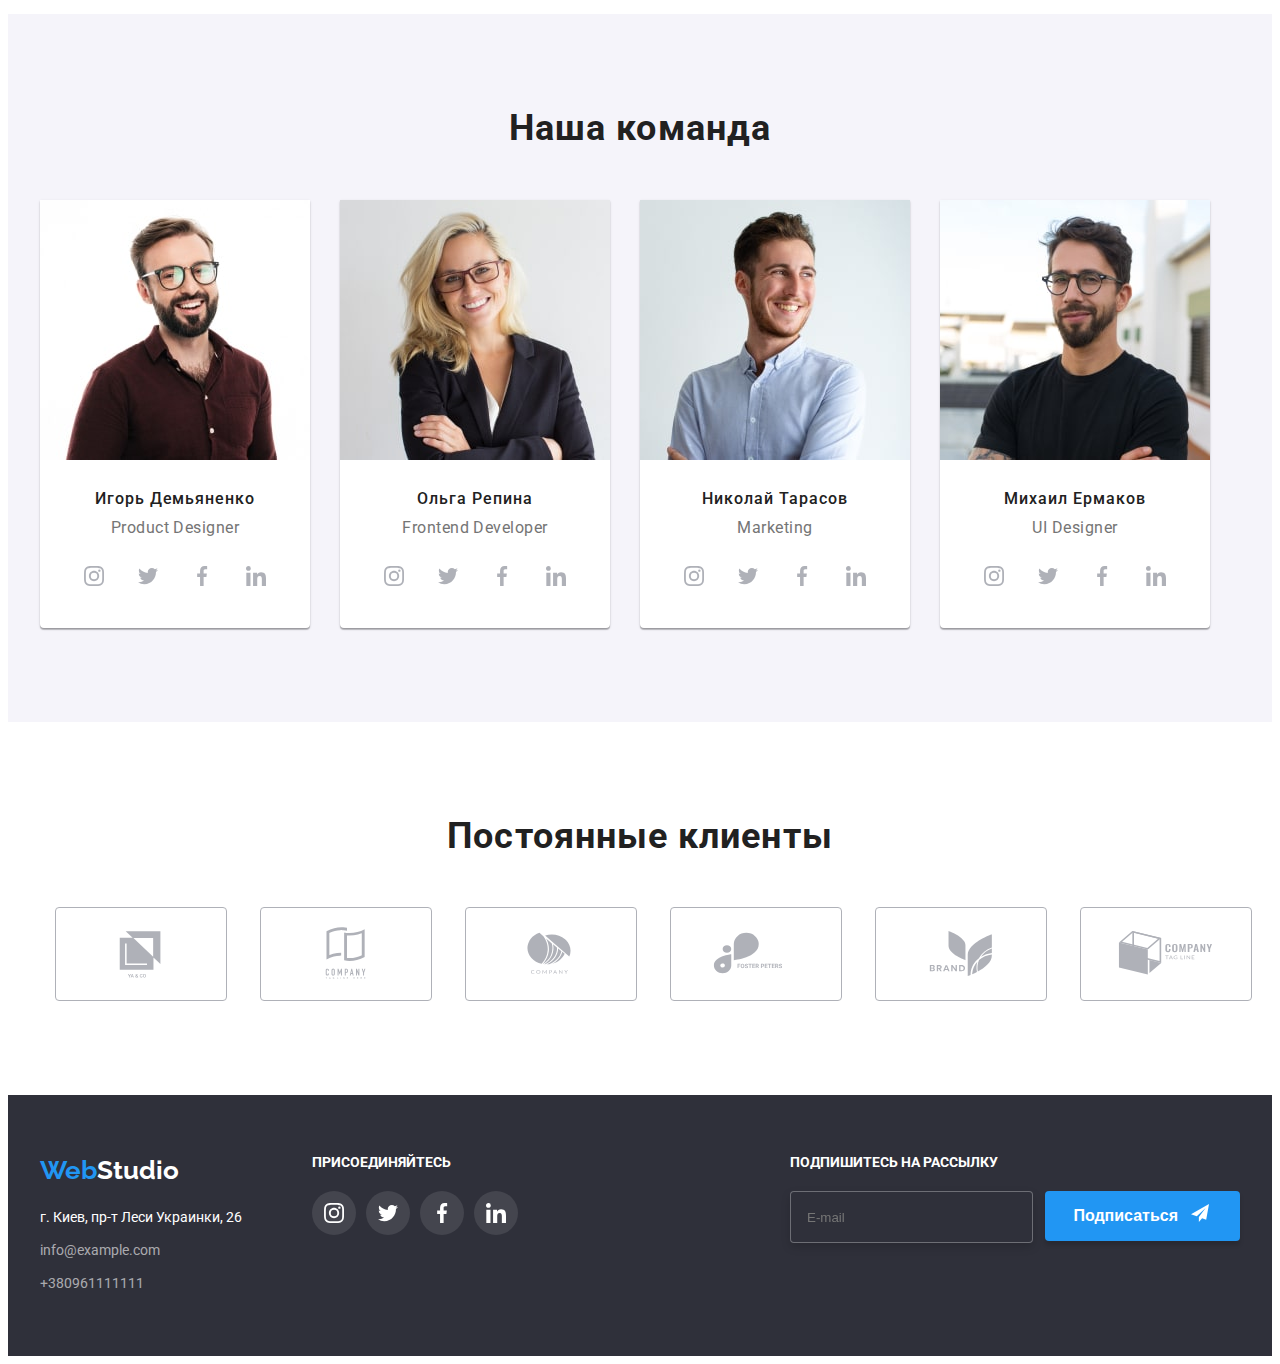
==== commit bc6315d3: "qwerty" ====
--- a/index.html
+++ b/index.html
@@ -25,6 +25,7 @@
   </head>
 
   <body class="page-body">
+  
     <!--ВЕРХНЯЯ ЛИНИЯ-->
     <header class="page-header line">
       <div class="container header-container">
--- a/css/main.min.css
+++ b/css/main.min.css
@@ -1 +1 @@
-:root{--first-text-color: #212121;--secondary-text-color: #757575;--white-text-color: #ffffff;--blue-text-color: #2196f3;--items: 1;--indent: 30px}.visuality-hiden{position:absolute;white-space:nowrap;width:1px;height:1px;overflow:hidden;border:0;padding:0;clip:rect(0 0 0 0);clip-path:inset(50%);margin:-1px}.btn-header{position:absolute;width:1px;height:1px;margin:-1px;border:0;padding:0;white-space:nowrap;clip-path:inset(100%);clip:rect(0 0 0 0);overflow:hidden}h1,h2,h3,h4,h5,h6,p{margin:0}.link{text-decoration:none}.list{padding:0;margin:0;list-style:none}img{display:block;width:100%;height:auto}.container{margin-left:auto;margin-right:auto;padding-left:15px;padding-right:15px}@media screen and (min-width: 480px){.container{width:480px}}@media screen and (min-width: 768px){.container{width:768px}}@media screen and (min-width: 1200px){.container{width:1200px}}@media screen and (max-width: 1199px){.section.container{display:none}}.page-body{background-color:var(--white-text-color);font-family:"Roboto";color:var(--first-text-color)}.page-body.no-scroll{overflow:hidden}.section{padding-bottom:94px;padding-top:94px}@media screen and (max-width: 1199px){.section{padding-bottom:60px;padding-top:60px}}.buttons{background-color:var(--blue-text-color);font-family:"Roboto";font-weight:700;font-size:16px;line-height:1.87;color:var(--white-text-color);cursor:pointer;align-items:center;text-align:center;letter-spacing:.06em;border:1px solid rgba(0,0,0,0);border-radius:4px;min-width:200px;height:50px;display:block;margin:0 auto}.buttons:hover,.buttons:focus{background-color:#188ce8;color:#fff;transition:drop-shadow(0px 4px 4px rgba(0, 0, 0, 0.25));transition:color 250ms cubic-bezier(0.4, 0, 0.2, 1)}.filters-button{margin-bottom:50px;display:flex;flex-wrap:wrap;gap:8px}@media screen and (min-width: 768px){.filters-button{justify-content:center}}.filters{font-weight:500;font-size:16px;line-height:1.62;display:inline-block;border-radius:4px;padding:6px 22px;cursor:pointer;letter-spacing:.03em;background-color:#f5f4fa;border:1px solid rgba(0,0,0,0);transition:color 250ms cubic-bezier(0.4, 0, 0.2, 1);background-color:250ms cubic-bezier(0.4, 0, 0.2, 1)}.filters:hover,.filters:focus{background-color:#2196f3;color:#fff}.filters.active{background-color:#2196f3;color:#fff}.send-button{display:inline-flex;align-items:center;width:200px;height:50px;padding:10px 28px;cursor:pointer;font-weight:700;font-size:16px;line-height:1.87;color:#fff;background-color:#2196f3;box-shadow:0px 4px 4px rgba(0,0,0,.15);border-radius:4px;border:rgba(0,0,0,0)}.icon-send{margin-left:10px;fill:#fff}.site-nav__logo{font-family:"Raleway";font-weight:700;font-size:26px;line-height:1.19;color:var(--blue-text-color);text-decoration:none;padding-top:16px;padding-bottom:16px}@media screen and (min-width: 480px){.div-logo{justify-content:center;display:inline-flex;align-items:center}}.page-footer__logo{font-family:"Raleway";font-weight:700;font-size:26px;line-height:1.19;color:var(--blue-text-color);text-decoration:none}.site-nav__blue{color:var(--blue-text-color)}.site-nav__black{color:var(--first-text-color)}.page-footer__white{color:var(--white-text-color)}.page-footer__blue{color:var(--blue-text-color)}.social-links{list-style:none;text-decoration:none;display:flex;padding:0%;justify-content:center}.item-icon{margin-right:10px;list-style:none}.icons{width:44px;height:44px;background-color:#fff;border-radius:50%;display:flex;align-items:center;justify-content:center;color:#afb1b8;transition:color 250ms cubic-bezier(0.4, 0, 0.2, 1),background-color 250ms cubic-bezier(0.4, 0, 0.2, 1)}.icons:hover,.icons:focus{background-color:#2196f3;color:#fff}.social-icon{width:20px;height:20px;fill:currentColor}.footer-soc-links{display:flex;justify-content:center}.footer-item-icons:not(:last-child){margin-right:10px}.footer-item-icons{border-radius:50%}.footer-icons{width:44px;height:44px;background-color:rgba(255,255,255,.1);border-radius:50%;display:flex;align-items:center;justify-content:center;transition:color 250ms cubic-bezier(0.4, 0, 0.2, 1),background-color 250ms cubic-bezier(0.4, 0, 0.2, 1)}.footer-icons:hover,.footer-icons:focus{background-color:#2196f3}.footer-soc-icon{width:20px;height:20px;fill:#fff}.svg-container{fill:currentColor;margin-right:10px}.client-logos{display:flex;justify-content:center;gap:30px;margin-left:auto;margin-top:50px}@media screen and (min-width: 320px){.client-logos{flex-wrap:wrap}}@media screen and (min-width: 480px){.client-logos{margin-bottom:0;flex-wrap:wrap}}@media screen and (min-width: 768px){.client-logos{flex-wrap:wrap}}@media screen and (max-width: 1199px){.client-logos{gap:30px}}@media screen and (min-width: 1200px){.client-logos{margin-right:-30px}}@media screen and (min-width: 320px){.clients-box{list-style:none}}@media screen and (min-width: 1200px){.clients-box{flex-basis:calc(16.6666666667% - 30px)}}.clients-logo:hover{border:1px solid #2196f3;color:#2196f3}.clients-logo:focus{border:1px solid #2196f3}.clients-logo{width:210px;height:92px;color:#afb1b8;border:1px solid #afb1b8;background-color:#fff;display:flex;align-items:center;justify-content:center;border-radius:4px;transition:color 250ms cubic-bezier(0.4, 0, 0.2, 1),border-color 250ms cubic-bezier(0.4, 0, 0.2, 1)}@media screen and (min-width: 1200px){.clients-logo{width:170px}}.clients-icons{fill:currentColor}.clients-logo:hover .clients-icons{fill:#2196f3}.clients-logo:focus .clients-icons{fill:#2196f3}.client-header{font-weight:700;font-size:36px;line-height:1.16;text-align:center;letter-spacing:.03em;color:#212121}.footer-title-send{margin-bottom:20px;font-weight:700;font-size:14px;line-height:1.14;text-transform:uppercase}@media screen and (min-width: 1200px){.footer-title-send{text-align:left}}.modal-title{font-weight:700;font-size:20px;line-height:1.15;text-align:center;letter-spacing:.03em;margin-bottom:12px}.title{font-weight:900;font-size:44px;line-height:1.36;text-align:center;letter-spacing:.06em;text-transform:uppercase;margin-bottom:30px;color:var(--white-text-color)}@media screen and (max-width: 1199px){.title{font-size:26px}}.specifics-title{font-weight:700;font-size:14px;line-height:1.14;margin-bottom:10px;letter-spacing:.03em;color:var(--first-text-color)}@media screen and (max-width: 767px){.specifics-title{text-align:center}}.work-title{font-weight:700;font-size:36px;line-height:1.16;text-align:center;letter-spacing:.03em;margin-bottom:50px;color:var(--first-text-color)}@media screen and (max-width: 1199px){.work-title{display:none}}.work-title-command{font-weight:700;font-size:36px;line-height:1.16;text-align:center;letter-spacing:.03em;margin-bottom:50px}.specifics-title-team{font-weight:500;font-size:16px;line-height:1.18;margin-top:30px;margin-bottom:10px;text-align:center;letter-spacing:.06em;color:var(--first-text-color)}.footer-title{font-weight:700;font-size:14px;line-height:1.14;color:#fff;margin-bottom:20px}.cards-title{font-weight:700;font-size:18px;line-height:2;letter-spacing:.03em;margin-bottom:4px;color:var(--first-text-color)}.card{justify-content:center;padding-top:94px}.cards{display:block}.cards:hover{box-shadow:0px 1px 1px rgba(0,0,0,.12),0px 4px 4px rgba(0,0,0,.06),1px 4px 6px rgba(0,0,0,.16)}.cards-border{position:relative;overflow:hidden}.cards:hover .open-text{transform:translateY(0%)}.card-content{padding:20px 24px;border:1px solid #eee;border-top:none}.cards-text{font-weight:400;font-size:16px;line-height:1.87;letter-spacing:.03em;margin:0;color:var(--secondary-text-color)}.workers__card-workers{background-color:#fff;box-shadow:0px 1px 3px rgba(0,0,0,.12),0px 1px 1px rgba(0,0,0,.14),0px 2px 1px rgba(0,0,0,.2);padding-bottom:30px;border-radius:0px 0px 4px 4px}.open-text{position:absolute;top:0;background-color:rgba(33,150,243,.9);color:#fff;font-weight:400;font-size:18px;line-height:1.55;padding:63px 24px;height:101%;transform:translateY(100%);transition:transform 250ms cubic-bezier(0.4, 0, 0.2, 1)}.specifics-projects{display:flex;flex-wrap:wrap;gap:var(--indent)}@media screen and (min-width: 768px){.specifics-projects{--items: 2}}@media screen and (min-width: 1200px){.specifics-projects{--items: 3}}.specifics-projects__item{width:calc((100% - var(--indent)*(var(--items) - 1))/var(--items))}.specifics-team{font-weight:400;font-size:16px;line-height:1.18;text-align:center;margin-bottom:16px;letter-spacing:.03em;color:#757575}.workers{display:flex;gap:30px;flex-wrap:wrap;align-items:center}@media screen and (min-width: 768px){.workers__element{width:354px}}@media screen and (min-width: 1200px){.workers__element{width:270px}}.work-list{display:flex;gap:30px}.work-list__projects{width:370px;position:relative}@media screen and (max-width: 1199px){.work-list__projects{display:none}}.thumb{position:absolute;bottom:0;left:0;width:370px;height:70px;background-color:rgba(47,48,58,.8);display:flex;justify-content:center;align-items:center}.add-text{display:flex;justify-content:center;align-items:center;color:#fff;font-weight:700;font-size:14px;line-height:1.17;align-self:center}.worker-container{background-color:#f5f4fa;padding-top:60px;padding-bottom:60px}@media screen and (min-width: 1200px){.worker-container{padding-top:94px;padding-bottom:94px}}.specifics{font-weight:400;font-size:14px;line-height:1.71;letter-spacing:.03em;color:var(--secondary-text-color)}@media screen and (max-width: 767px){.specifics{margin-bottom:30px}}@media screen and (min-width: 768px){.specifics{margin-bottom:10px}}.general-list__spec-icon{height:120px;background-color:#f5f4fa;border-radius:4px;margin-bottom:30px;display:flex;align-items:center;justify-content:center}@media screen and (min-width: 480px){.general-list__spec-icon{width:450px}}@media screen and (min-width: 768px){.general-list__spec-icon{width:354px}}@media screen and (min-width: 1200px){.general-list__spec-icon{width:270px}}.general-list__icon-box{width:70px;height:70px}@media screen and (min-width: 768px){.general-list{display:flex;flex-wrap:wrap;gap:30px}}@media screen and (min-width: 480px){.general-list__item{max-width:450px}}@media screen and (min-width: 768px){.general-list__item{max-width:354px}}@media screen and (min-width: 1200px){.general-list__item{max-width:calc(25% - 30px)}}.name-thumb{display:block;margin-bottom:4px;font-weight:400;font-size:12px;line-height:1.16;letter-spacing:.01em;color:#757575}.name-thumb:focus{border-color:#2196f3}.stroke-thumb{margin-bottom:10px}.stroke-name-thumb{position:relative;display:block}.stroke-name{padding-left:42px;outline:none;width:100%;height:40px;left:576px;top:314px;border:1px solid rgba(33,33,33,.2);border-radius:4px;background-color:rgba(0,0,0,0);outline:rgba(0,0,0,0)}.stroke-name-text{padding:12px;width:100%;height:120px;border:1px solid rgba(33,33,33,.2);border-radius:4px;background-color:rgba(0,0,0,0);outline:rgba(0,0,0,0);resize:none}.stroke-name-text:hover{border-color:#2196f3}.stroke-name-text:focus{border-color:#2196f3}.stroke-name:hover{border-color:#2196f3}.stroke-name:focus{border-color:#2196f3}.name-icon{left:12px;position:absolute;top:50%;transform:translateY(-50%)}.stroke-name:hover+.name-icon{fill:#2196f3}.stroke-name:focus+.name-icon{fill:#2196f3;border-color:#2196f3}textarea{width:448px;height:120px;font-weight:400;font-size:12px;line-height:1.16;letter-spacing:.01em;color:rgba(117,117,117,.5)}.rules{font-weight:400;font-size:14px;line-height:1.71;letter-spacing:.03em;margin-left:5px;color:#2196f3}.input-check:checked+.check-text span{background-color:#2196f3;border:none}.input-check:checked+.check-text .check-icon{fill:var(--white-text-color)}.check-text{display:flex;justify-content:center;align-items:center;margin-top:20px;font-weight:400;font-size:14px;line-height:1.71;letter-spacing:.03em}.check-text span{width:16px;height:15px;border:1px solid #757575;border-radius:2px;margin-right:7px;display:flex;align-items:center;justify-content:center}.check-icon{fill:rgba(0,0,0,0)}.text-span{font-weight:400;font-size:14px;line-height:1.71;letter-spacing:.03em;color:#757575}.modal-button-input{display:block;width:200px;height:50px;color:#fff;background-color:#2196f3;margin-top:30px;margin-left:auto;margin-right:auto;box-shadow:0px 4px 4px rgba(0,0,0,.15);border-radius:4px;border:1px solid rgba(0,0,0,0);cursor:pointer;font-weight:700;font-size:16px;line-height:1.87;align-items:center;text-align:center}.backdrop{position:fixed;top:0;left:0;width:100%;height:100%;background:rgba(0,0,0,.2);transition:opacity 250ms cubic-bezier(0.4, 0, 0.2, 1)}.backdrop.is-hidden{opacity:0;pointer-events:none}.backdrop.is-hidden .modal{transform:translate(0%, -50%) rotate(0)}.modal{width:528px;padding:40px;background-color:#fff;position:absolute;top:50%;left:50%;transform:translate(-50%, -50%) rotate(360deg);background-color:#fff;box-shadow:0px 1px 3px rgba(0,0,0,.12),0px 1px 1px rgba(0,0,0,.14),0px 2px 1px rgba(0,0,0,.2);border-radius:4px;transition:transform 250ms cubic-bezier(0.4, 0, 0.2, 1)}.modal-close-button{position:absolute;top:8px;right:8px;width:30px;height:30px;border-radius:50%;background-color:#fff;border:1px solid rgba(0,0,0,.1);cursor:pointer;display:flex;align-items:center;justify-content:center}.modal-close-button::after{content:"";position:absolute;left:0;bottom:0;display:block;width:521px;height:581px;transform:scaleX(0);transition:color 250ms cubic-bezier(0.4, 0, 0.2, 1),fill 250ms cubic-bezier(0.4, 0, 0.2, 1)}.modal-close-button:hover::after{transform:scaleX(1)}.icon-close{width:18px;height:18px;fill:#212121}.modal-close-button:hover .icon-close{fill:#2196f3}.modal-close-button:focus .icon-close{fill:#2196f3}.email-input{text-align:center}@media screen and (min-width: 768px){.email-input{width:450px}}@media screen and (min-width: 1200px){.email-input{max-width:100%;margin-left:auto}}.input-text{height:50px;color:rgba(255,255,255,.6);background-color:#2f303a;border:1px solid rgba(255,255,255,.3);filter:drop-shadow(0px 4px 4px rgba(0, 0, 0, 0.15));border-radius:4px;padding:0 16px;outline:rgba(0,0,0,0)}@media screen and (min-width: 480px){.input-text{width:100%}}@media screen and (min-width: 768px){.input-text{width:100%}}@media screen and (min-width: 1200px){.input-text{width:100%}}.mobile-form{display:flex;justify-content:center;gap:20px}@media screen and (max-width: 1199px){.mobile-form{flex-wrap:wrap}}@media screen and (min-width: 1200px){.mobile-form{gap:12px}}.page-footer{padding-top:60px;background-color:#2f303a;color:var(--white-text-color)}@media screen and (max-width: 1199px){.page-footer{padding-bottom:60px}}.footer-group-logo{flex-wrap:wrap;text-align:center;margin-bottom:60px}@media screen and (min-width: 1200px){.footer-group-logo{text-align:left;margin:0}}.logo-footer{font-family:"Raleway";font-weight:700;font-size:26px;line-height:1.19em;letter-spacing:.03em;display:block;justify-content:flex-start;color:var(--blue-text-color);text-decoration:none;margin-bottom:20px}.text-address{font-style:normal;display:block;color:var(--white-text-color);margin-top:20px}.address{font-size:14px;line-height:1.71;margin:0;color:#fff}.text-email{display:block;font-size:14px;line-height:1.71;text-decoration:none;margin-bottom:9px;margin-top:9px;color:rgba(255,255,255,.6);transition:color 250ms cubic-bezier(0.4, 0, 0.2, 1)}.text-email{color:rgba(255,255,255,.6)}.text-email:hover,.text-email:focus{color:#2196f3}.text-telephone{display:block;font-size:14px;line-height:1.71;text-decoration:none;color:rgba(255,255,255,.6)}.text-telephone:hover,.text-telephone:focus{color:#2196f3;transition:color 250ms cubic-bezier(0.4, 0, 0.2, 1)}@media screen and (min-width: 768px){.footer-container{display:flex;flex-wrap:wrap;justify-content:space-around}}@media screen and (min-width: 1200px){.footer-container{justify-content:flex-start}}.flex-container{display:flex}.join{text-align:center;margin-bottom:60px}@media screen and (min-width: 1200px){.join{margin-left:70px;text-align:start;margin:0;margin-left:70px}}.menu-burger{display:inline-flex;align-items:center;justify-content:center;width:40px;height:40px;background-color:rgba(0,0,0,0);border:none}@media screen and (min-width: 768px){.menu-burger{display:none}}.menu-burger.js-close-menu{position:absolute;top:10px;right:15px}.mobile-menu{display:flex;flex-direction:column;position:fixed;top:0;left:0;background-color:#fff;width:100%;height:100%;padding:48px 40px;transform:translateX(100%);transition:transform 500ms}.mobile-menu.is-open{transform:translateX(0)}.mobile-menu-nav{margin-bottom:auto}.mobile-menu-nav-item{margin-bottom:32px}.mobile-menu-nav-link{font-weight:500;font-size:40px;line-height:1.175;letter-spacing:.02em;color:#212121}.mobile-menu-nav-link.current{color:#2196f3}.mobile-menu-contacts{margin-bottom:64px}.mobile-menu-contacts-item{margin-bottom:32px}.mobile-menu-contacts-link{font-weight:500;font-size:24px;line-height:1.1666666667;letter-spacing:.02em;color:#757575}.mobile-menu-contacts-link.current{color:#2196f3}@media screen and (min-width: 480px){.mobile-menu-contacts-link.current{font-size:34px}}.mobile-menu-social{display:flex;flex-wrap:wrap;gap:10px}.mobile-menu-social-link{font-weight:500;font-size:18px;line-height:1.2222222222;letter-spacing:.02em;color:#2196f3;border-right:1px solid rgba(33,33,33,.2);padding-right:10px}.line{border-bottom:1px solid #ececec}.page-header{background-color:var(--white-text-color)}@media screen and (min-width: 768px){.header-container{display:flex;align-items:center;justify-content:space-between}}.site-nav{display:flex;align-items:center}@media screen and (max-width: 480px){.site-nav{margin:0}}@media screen and (max-width: 767px){.site-nav{align-items:center;display:flex;justify-content:space-between}}@media screen and (min-width: 768px){.site-nav{width:768px}}@media screen and (min-width: 1200px){.site-nav{width:1200px;display:flex;justify-content:center;align-items:center}}.nav-list{margin-left:93px;display:flex}@media screen and (max-width: 767px){.nav-list{display:none}}@media screen and (min-width: 768px){.nav-list{margin-left:88px}}.nav-list__navigation:not(:last-child){margin-right:50px}.nav-list__link{font-family:"Roboto";font-weight:500;font-size:14px;line-height:1.14;letter-spacing:.02em;padding:32px 0;display:block;position:relative;color:var(--first-text-color);transition:color 250ms cubic-bezier(0.4, 0, 0.2, 1)}@media screen and (min-width: 768px){.nav-list__link{align-items:center;justify-content:flex-end}}.nav-list__link:hover,.nav-list__link:focus{color:var(--blue-text-color)}.nav-list__link.current{color:var(--blue-text-color)}.nav-list__link.current::after{content:"";position:absolute;width:100%;height:4px;left:0;bottom:0;background-color:var(--blue-text-color);display:block;border-radius:2px}@media screen and (max-width: 767px){.contacts{display:none}}@media screen and (min-width: 1200px){.contacts{width:1200px;display:flex;justify-content:flex-end;margin-left:auto;align-items:center}}.contacts__item:not(:last-child){margin-bottom:10px}@media screen and (min-width: 1200px){.contacts__item:not(:last-child){margin-right:50px;margin-bottom:0}}.contacts__link{display:flex;align-items:center;font-weight:500;font-size:12px;line-height:1.14;letter-spacing:.02em;color:#757575;transition:color 250ms cubic-bezier(0.4, 0, 0.2, 1)}.contacts__link:hover,.contacts__link:focus{color:var(--blue-text-color)}@media screen and (min-width: 1200px){.contacts__link{font-size:14px}}@media screen and (min-width: 1200px){.icon-mail{width:16px;height:12px}}@media screen and (min-width: 1200px){.icon-tel{width:10px;height:16px}}.hero{max-width:1600px;margin:0 auto;background-color:#c4c4c4;background-image:linear-gradient(rgba(47, 48, 58, 0.4), rgba(47, 48, 58, 0.4)),url(../images/Img-backround-hero.jpg);padding-bottom:118px;padding-top:118px;background-position:center;background-repeat:no-repeat}@media screen and (min-width: 480px){.hero .hero{background-position:center}}@media screen and (min-width: 1200px){.hero{padding-bottom:200px;padding-top:200px}}.work-section{padding-top:0}@media screen and (max-width: 1199px){.work-section{display:none}}/*# sourceMappingURL=main.min.css.map */+:root{--first-text-color: #212121;--secondary-text-color: #757575;--white-text-color: #ffffff;--blue-text-color: #2196f3;--items: 1;--indent: 30px}.visuality-hiden{position:absolute;white-space:nowrap;width:1px;height:1px;overflow:hidden;border:0;padding:0;clip:rect(0 0 0 0);clip-path:inset(50%);margin:-1px}.btn-header{position:absolute;width:1px;height:1px;margin:-1px;border:0;padding:0;white-space:nowrap;clip-path:inset(100%);clip:rect(0 0 0 0);overflow:hidden}h1,h2,h3,h4,h5,h6,p{margin:0}.link{text-decoration:none}.list{padding:0;margin:0;list-style:none}img{display:block;width:100%;height:auto}.container{margin-left:auto;margin-right:auto;padding-left:15px;padding-right:15px}@media screen and (min-width: 480px){.container{width:480px}}@media screen and (min-width: 768px){.container{width:768px}}@media screen and (min-width: 1200px){.container{width:1200px}}@media screen and (max-width: 1199px){.section.container{display:none}}.page-body{background-color:var(--white-text-color);font-family:"Roboto";color:var(--first-text-color)}.page-body.no-scroll{overflow:hidden}.section{padding-bottom:94px;padding-top:94px}@media screen and (max-width: 1199px){.section{padding-bottom:60px;padding-top:60px}}.buttons{background-color:var(--blue-text-color);font-family:"Roboto";font-weight:700;font-size:16px;line-height:1.87;color:var(--white-text-color);cursor:pointer;align-items:center;text-align:center;letter-spacing:.06em;border:1px solid rgba(0,0,0,0);border-radius:4px;min-width:200px;height:50px;display:block;margin:0 auto}.buttons:hover,.buttons:focus{background-color:#188ce8;color:#fff;transition:drop-shadow(0px 4px 4px rgba(0, 0, 0, 0.25));transition:color 250ms cubic-bezier(0.4, 0, 0.2, 1)}.filters-button{margin-bottom:50px;display:flex;flex-wrap:wrap;gap:8px}@media screen and (min-width: 768px){.filters-button{justify-content:center}}.filters{font-weight:500;font-size:16px;line-height:1.62;display:inline-block;border-radius:4px;padding:6px 22px;cursor:pointer;letter-spacing:.03em;background-color:#f5f4fa;border:1px solid rgba(0,0,0,0);transition:color 250ms cubic-bezier(0.4, 0, 0.2, 1);background-color:250ms cubic-bezier(0.4, 0, 0.2, 1)}.filters:hover,.filters:focus{background-color:#2196f3;color:#fff}.filters.active{background-color:#2196f3;color:#fff}.send-button{display:inline-flex;align-items:center;width:200px;height:50px;padding:10px 28px;cursor:pointer;font-weight:700;font-size:16px;line-height:1.87;color:#fff;background-color:#2196f3;box-shadow:0px 4px 4px rgba(0,0,0,.15);border-radius:4px;border:rgba(0,0,0,0)}.icon-send{margin-left:10px;fill:#fff}.site-nav__logo{font-family:"Raleway";font-weight:700;font-size:26px;line-height:1.19;color:var(--blue-text-color);text-decoration:none;padding-top:16px;padding-bottom:16px}@media screen and (min-width: 480px){.div-logo{justify-content:center;display:inline-flex;align-items:center}}.page-footer__logo{font-family:"Raleway";font-weight:700;font-size:26px;line-height:1.19;color:var(--blue-text-color);text-decoration:none}.site-nav__blue{color:var(--blue-text-color)}.site-nav__black{color:var(--first-text-color)}.page-footer__white{color:var(--white-text-color)}.page-footer__blue{color:var(--blue-text-color)}.social-links{list-style:none;text-decoration:none;display:flex;padding:0%;justify-content:center}.item-icon{margin-right:10px;list-style:none}.icons{width:44px;height:44px;background-color:#fff;border-radius:50%;display:flex;align-items:center;justify-content:center;color:#afb1b8;transition:color 250ms cubic-bezier(0.4, 0, 0.2, 1),background-color 250ms cubic-bezier(0.4, 0, 0.2, 1)}.icons:hover,.icons:focus{background-color:#2196f3;color:#fff}.social-icon{width:20px;height:20px;fill:currentColor}.footer-soc-links{display:flex;justify-content:center}.footer-item-icons:not(:last-child){margin-right:10px}.footer-item-icons{border-radius:50%}.footer-icons{width:44px;height:44px;background-color:rgba(255,255,255,.1);border-radius:50%;display:flex;align-items:center;justify-content:center;transition:color 250ms cubic-bezier(0.4, 0, 0.2, 1),background-color 250ms cubic-bezier(0.4, 0, 0.2, 1)}.footer-icons:hover,.footer-icons:focus{background-color:#2196f3}.footer-soc-icon{width:20px;height:20px;fill:#fff}.svg-container{fill:currentColor;margin-right:10px}.client-logos{display:flex;justify-content:center;gap:30px;margin-left:auto;margin-top:50px}@media screen and (min-width: 320px){.client-logos{flex-wrap:wrap}}@media screen and (min-width: 480px){.client-logos{margin-bottom:0;flex-wrap:wrap}}@media screen and (min-width: 768px){.client-logos{flex-wrap:wrap}}@media screen and (max-width: 1199px){.client-logos{gap:30px}}@media screen and (min-width: 1200px){.client-logos{margin-right:-30px}}@media screen and (min-width: 320px){.clients-box{list-style:none}}@media screen and (min-width: 1200px){.clients-box{flex-basis:calc(16.6666666667% - 30px)}}.clients-logo:hover{border:1px solid #2196f3;color:#2196f3}.clients-logo:focus{border:1px solid #2196f3}.clients-logo{width:210px;height:92px;color:#afb1b8;border:1px solid #afb1b8;background-color:#fff;display:flex;align-items:center;justify-content:center;border-radius:4px;transition:color 250ms cubic-bezier(0.4, 0, 0.2, 1),border-color 250ms cubic-bezier(0.4, 0, 0.2, 1)}@media screen and (min-width: 1200px){.clients-logo{width:170px}}.clients-icons{fill:currentColor}.clients-logo:hover .clients-icons{fill:#2196f3}.clients-logo:focus .clients-icons{fill:#2196f3}.client-header{font-weight:700;font-size:36px;line-height:1.16;text-align:center;letter-spacing:.03em;color:#212121}.footer-title-send{margin-bottom:20px;font-weight:700;font-size:14px;line-height:1.14;text-transform:uppercase}@media screen and (min-width: 1200px){.footer-title-send{text-align:left}}.modal-title{font-weight:700;font-size:20px;line-height:1.15;text-align:center;letter-spacing:.03em;margin-bottom:12px}.title{font-weight:900;font-size:44px;line-height:1.36;text-align:center;letter-spacing:.06em;text-transform:uppercase;margin-bottom:30px;color:var(--white-text-color)}@media screen and (max-width: 1199px){.title{font-size:26px}}.specifics-title{font-weight:700;font-size:14px;line-height:1.14;margin-bottom:10px;letter-spacing:.03em;color:var(--first-text-color)}@media screen and (max-width: 767px){.specifics-title{text-align:center}}.work-title{font-weight:700;font-size:36px;line-height:1.16;text-align:center;letter-spacing:.03em;margin-bottom:50px;color:var(--first-text-color)}@media screen and (max-width: 1199px){.work-title{display:none}}.work-title-command{font-weight:700;font-size:36px;line-height:1.16;text-align:center;letter-spacing:.03em;margin-bottom:50px}.specifics-title-team{font-weight:500;font-size:16px;line-height:1.18;margin-top:30px;margin-bottom:10px;text-align:center;letter-spacing:.06em;color:var(--first-text-color)}.footer-title{font-weight:700;font-size:14px;line-height:1.14;color:#fff;margin-bottom:20px}.cards-title{font-weight:700;font-size:18px;line-height:2;letter-spacing:.03em;margin-bottom:4px;color:var(--first-text-color)}.card{justify-content:center;padding-top:94px}.cards{display:block}.cards:hover{box-shadow:0px 1px 1px rgba(0,0,0,.12),0px 4px 4px rgba(0,0,0,.06),1px 4px 6px rgba(0,0,0,.16)}.cards-border{position:relative;overflow:hidden}.cards:hover .open-text{transform:translateY(0%)}.card-content{padding:20px 24px;border:1px solid #eee;border-top:none}.cards-text{font-weight:400;font-size:16px;line-height:1.87;letter-spacing:.03em;margin:0;color:var(--secondary-text-color)}.workers__card-workers{background-color:#fff;box-shadow:0px 1px 3px rgba(0,0,0,.12),0px 1px 1px rgba(0,0,0,.14),0px 2px 1px rgba(0,0,0,.2);padding-bottom:30px;border-radius:0px 0px 4px 4px}.open-text{position:absolute;top:0;background-color:rgba(33,150,243,.9);color:#fff;font-weight:400;font-size:18px;line-height:1.55;padding:63px 24px;height:101%;transform:translateY(100%);transition:transform 250ms cubic-bezier(0.4, 0, 0.2, 1)}.specifics-projects{display:flex;flex-wrap:wrap;gap:var(--indent)}@media screen and (min-width: 768px){.specifics-projects{--items: 2}}@media screen and (min-width: 1200px){.specifics-projects{--items: 3}}.specifics-projects__item{width:calc((100% - var(--indent)*(var(--items) - 1))/var(--items))}.specifics-team{font-weight:400;font-size:16px;line-height:1.18;text-align:center;margin-bottom:16px;letter-spacing:.03em;color:#757575}.workers{display:flex;gap:30px;flex-wrap:wrap;align-items:center}@media screen and (min-width: 768px){.workers__element{width:354px}}@media screen and (min-width: 1200px){.workers__element{width:270px}}.work-list{display:flex;gap:30px}.work-list__projects{width:370px;position:relative}@media screen and (max-width: 1199px){.work-list__projects{display:none}}.thumb{position:absolute;bottom:0;left:0;width:370px;height:70px;background-color:rgba(47,48,58,.8);display:flex;justify-content:center;align-items:center}.add-text{display:flex;justify-content:center;align-items:center;color:#fff;font-weight:700;font-size:14px;line-height:1.17;align-self:center}.worker-container{background-color:#f5f4fa;padding-top:60px;padding-bottom:60px}@media screen and (min-width: 1200px){.worker-container{padding-top:94px;padding-bottom:94px}}.specifics{font-weight:400;font-size:14px;line-height:1.71;letter-spacing:.03em;color:var(--secondary-text-color)}@media screen and (max-width: 767px){.specifics{margin-bottom:30px}}@media screen and (min-width: 768px){.specifics{margin-bottom:10px}}.general-list__spec-icon{height:120px;background-color:#f5f4fa;border-radius:4px;margin-bottom:30px;display:flex;align-items:center;justify-content:center}@media screen and (min-width: 480px){.general-list__spec-icon{width:450px}}@media screen and (min-width: 768px){.general-list__spec-icon{width:354px}}@media screen and (min-width: 1200px){.general-list__spec-icon{width:270px}}.general-list__icon-box{width:70px;height:70px}@media screen and (min-width: 768px){.general-list{display:flex;flex-wrap:wrap;gap:30px}}@media screen and (min-width: 480px){.general-list__item{max-width:450px}}@media screen and (min-width: 768px){.general-list__item{max-width:354px}}@media screen and (min-width: 1200px){.general-list__item{max-width:calc(25% - 30px)}}.name-thumb{display:block;margin-bottom:4px;font-weight:400;font-size:12px;line-height:1.16;letter-spacing:.01em;color:#757575}.name-thumb:focus{border-color:#2196f3}.stroke-thumb{margin-bottom:10px}.stroke-name-thumb{position:relative;display:block}.stroke-name{padding-left:42px;outline:none;width:100%;height:40px;left:576px;top:314px;border:1px solid rgba(33,33,33,.2);border-radius:4px;background-color:rgba(0,0,0,0);outline:rgba(0,0,0,0)}.stroke-name-text{padding:12px;width:100%;height:120px;border:1px solid rgba(33,33,33,.2);border-radius:4px;background-color:rgba(0,0,0,0);outline:rgba(0,0,0,0);resize:none}.stroke-name-text:hover{border-color:#2196f3}.stroke-name-text:focus{border-color:#2196f3}.stroke-name:hover{border-color:#2196f3}.stroke-name:focus{border-color:#2196f3}.name-icon{left:12px;position:absolute;top:50%;transform:translateY(-50%)}.stroke-name:hover+.name-icon{fill:#2196f3}.stroke-name:focus+.name-icon{fill:#2196f3;border-color:#2196f3}textarea{width:448px;height:120px;font-weight:400;font-size:12px;line-height:1.16;letter-spacing:.01em;color:rgba(117,117,117,.5)}.rules{font-weight:400;font-size:14px;line-height:1.71;letter-spacing:.03em;margin-left:5px;color:#2196f3}.input-check:checked+.check-text span{background-color:#2196f3;border:none}.input-check:checked+.check-text .check-icon{fill:var(--white-text-color)}.check-text{display:flex;justify-content:center;align-items:center;margin-top:20px;font-weight:400;font-size:14px;line-height:1.71;letter-spacing:.03em}.check-text span{width:16px;height:15px;border:1px solid #757575;border-radius:2px;margin-right:7px;display:flex;align-items:center;justify-content:center}.check-icon{fill:rgba(0,0,0,0)}.text-span{font-weight:400;font-size:14px;line-height:1.71;letter-spacing:.03em;color:#757575}.modal-button-input{display:block;width:200px;height:50px;color:#fff;background-color:#2196f3;margin-top:30px;margin-left:auto;margin-right:auto;box-shadow:0px 4px 4px rgba(0,0,0,.15);border-radius:4px;border:1px solid rgba(0,0,0,0);cursor:pointer;font-weight:700;font-size:16px;line-height:1.87;align-items:center;text-align:center}.backdrop{position:fixed;top:0;left:0;width:100%;height:100%;background:rgba(0,0,0,.2);transition:opacity 250ms cubic-bezier(0.4, 0, 0.2, 1)}.backdrop.is-hidden{opacity:0;pointer-events:none}.backdrop.is-hidden .modal{transform:translate(0%, -50%) rotate(0)}.modal{width:528px;padding:40px;background-color:#fff;position:absolute;top:50%;left:50%;transform:translate(-50%, -50%) rotate(360deg);background-color:#fff;box-shadow:0px 1px 3px rgba(0,0,0,.12),0px 1px 1px rgba(0,0,0,.14),0px 2px 1px rgba(0,0,0,.2);border-radius:4px;transition:transform 250ms cubic-bezier(0.4, 0, 0.2, 1)}.modal-close-button{position:absolute;top:8px;right:8px;width:30px;height:30px;border-radius:50%;background-color:#fff;border:1px solid rgba(0,0,0,.1);cursor:pointer;display:flex;align-items:center;justify-content:center}.modal-close-button::after{content:"";position:absolute;left:0;bottom:0;display:block;width:521px;height:581px;transform:scaleX(0);transition:color 250ms cubic-bezier(0.4, 0, 0.2, 1),fill 250ms cubic-bezier(0.4, 0, 0.2, 1)}.modal-close-button:hover::after{transform:scaleX(1)}.icon-close{width:18px;height:18px;fill:#212121}.modal-close-button:hover .icon-close{fill:#2196f3}.modal-close-button:focus .icon-close{fill:#2196f3}.email-input{text-align:center}@media screen and (min-width: 768px){.email-input{width:450px}}@media screen and (min-width: 1200px){.email-input{max-width:100%;margin-left:auto}}.input-text{height:50px;color:rgba(255,255,255,.6);background-color:#2f303a;border:1px solid rgba(255,255,255,.3);filter:drop-shadow(0px 4px 4px rgba(0, 0, 0, 0.15));border-radius:4px;padding:0 16px;outline:rgba(0,0,0,0)}@media screen and (min-width: 480px){.input-text{width:100%}}@media screen and (min-width: 768px){.input-text{width:100%}}@media screen and (min-width: 1200px){.input-text{width:100%}}.mobile-form{display:flex;justify-content:center;gap:20px}@media screen and (max-width: 1199px){.mobile-form{flex-wrap:wrap}}@media screen and (min-width: 1200px){.mobile-form{gap:12px}}.page-footer{padding-top:60px;background-color:#2f303a;color:var(--white-text-color)}@media screen and (max-width: 1199px){.page-footer{padding-bottom:60px}}.footer-group-logo{flex-wrap:wrap;text-align:center;margin-bottom:60px}@media screen and (min-width: 1200px){.footer-group-logo{text-align:left}}.logo-footer{font-family:"Raleway";font-weight:700;font-size:26px;line-height:1.19em;letter-spacing:.03em;display:block;justify-content:flex-start;color:var(--blue-text-color);text-decoration:none;margin-bottom:20px}.text-address{font-style:normal;display:block;color:var(--white-text-color);margin-top:20px}.address{font-size:14px;line-height:1.71;margin:0;color:#fff}.text-email{display:block;font-size:14px;line-height:1.71;text-decoration:none;margin-bottom:9px;margin-top:9px;color:rgba(255,255,255,.6);transition:color 250ms cubic-bezier(0.4, 0, 0.2, 1)}.text-email{color:rgba(255,255,255,.6)}.text-email:hover,.text-email:focus{color:#2196f3}.text-telephone{display:block;font-size:14px;line-height:1.71;text-decoration:none;color:rgba(255,255,255,.6)}.text-telephone:hover,.text-telephone:focus{color:#2196f3;transition:color 250ms cubic-bezier(0.4, 0, 0.2, 1)}@media screen and (min-width: 768px){.footer-container{display:flex;flex-wrap:wrap;justify-content:space-around}}@media screen and (min-width: 1200px){.footer-container{justify-content:flex-start}}.flex-container{display:flex}.join{text-align:center;margin-bottom:60px}@media screen and (min-width: 1200px){.join{margin-left:70px;text-align:start;margin:0;margin-left:70px}}.menu-burger{display:inline-flex;align-items:center;justify-content:center;width:40px;height:40px;background-color:rgba(0,0,0,0);border:none}@media screen and (min-width: 768px){.menu-burger{display:none}}.menu-burger.js-close-menu{position:absolute;top:10px;right:15px}.mobile-menu{display:flex;flex-direction:column;position:fixed;top:0;left:0;background-color:#fff;width:100%;height:100%;padding:48px 40px;transform:translateX(100%);transition:transform 500ms}.mobile-menu.is-open{transform:translateX(0)}.mobile-menu-nav{margin-bottom:auto}.mobile-menu-nav-item{margin-bottom:32px}.mobile-menu-nav-link{font-weight:500;font-size:40px;line-height:1.175;letter-spacing:.02em;color:#212121}.mobile-menu-nav-link.current{color:#2196f3}.mobile-menu-contacts{margin-bottom:64px}.mobile-menu-contacts-item{margin-bottom:32px}.mobile-menu-contacts-link{font-weight:500;font-size:24px;line-height:1.1666666667;letter-spacing:.02em;color:#757575}.mobile-menu-contacts-link.current{color:#2196f3}@media screen and (min-width: 480px){.mobile-menu-contacts-link.current{font-size:34px}}.mobile-menu-social{display:flex;flex-wrap:wrap;gap:10px}.mobile-menu-social-link{font-weight:500;font-size:18px;line-height:1.2222222222;letter-spacing:.02em;color:#2196f3;border-right:1px solid rgba(33,33,33,.2);padding-right:10px}.line{border-bottom:1px solid #ececec}.page-header{background-color:var(--white-text-color)}@media screen and (min-width: 768px){.header-container{display:flex;align-items:center;justify-content:space-between}}.site-nav{display:flex;align-items:center}@media screen and (max-width: 480px){.site-nav{margin:0}}@media screen and (max-width: 767px){.site-nav{align-items:center;display:flex;justify-content:space-between}}@media screen and (min-width: 768px){.site-nav{width:768px}}@media screen and (min-width: 1200px){.site-nav{width:1200px;display:flex;justify-content:center;align-items:center}}.nav-list{margin-left:93px;display:flex}@media screen and (max-width: 767px){.nav-list{display:none}}@media screen and (min-width: 768px){.nav-list{margin-left:88px}}.nav-list__navigation:not(:last-child){margin-right:50px}.nav-list__link{font-family:"Roboto";font-weight:500;font-size:14px;line-height:1.14;letter-spacing:.02em;padding:32px 0;display:block;position:relative;color:var(--first-text-color);transition:color 250ms cubic-bezier(0.4, 0, 0.2, 1)}@media screen and (min-width: 768px){.nav-list__link{align-items:center;justify-content:flex-end}}.nav-list__link:hover,.nav-list__link:focus{color:var(--blue-text-color)}.nav-list__link.current{color:var(--blue-text-color)}.nav-list__link.current::after{content:"";position:absolute;width:100%;height:4px;left:0;bottom:0;background-color:var(--blue-text-color);display:block;border-radius:2px}@media screen and (max-width: 767px){.contacts{display:none}}@media screen and (min-width: 1200px){.contacts{width:1200px;display:flex;justify-content:flex-end;margin-left:auto;align-items:center}}.contacts__item:not(:last-child){margin-bottom:10px}@media screen and (min-width: 1200px){.contacts__item:not(:last-child){margin-right:50px;margin-bottom:0}}.contacts__link{display:flex;align-items:center;font-weight:500;font-size:12px;line-height:1.14;letter-spacing:.02em;color:#757575;transition:color 250ms cubic-bezier(0.4, 0, 0.2, 1)}.contacts__link:hover,.contacts__link:focus{color:var(--blue-text-color)}@media screen and (min-width: 1200px){.contacts__link{font-size:14px}}@media screen and (min-width: 1200px){.icon-mail{width:16px;height:12px}}@media screen and (min-width: 1200px){.icon-tel{width:10px;height:16px}}.hero{max-width:1600px;margin:0 auto;background-color:#c4c4c4;background-image:linear-gradient(rgba(47, 48, 58, 0.4), rgba(47, 48, 58, 0.4)),url(../images/Img-backround-hero.jpg);padding-bottom:118px;padding-top:118px;background-position:center;background-repeat:no-repeat}@media screen and (min-width: 480px){.hero .hero{background-position:center}}@media screen and (min-width: 1200px){.hero{padding-bottom:200px;padding-top:200px}}.work-section{padding-top:0}@media screen and (max-width: 1199px){.work-section{display:none}}/*# sourceMappingURL=main.min.css.map */